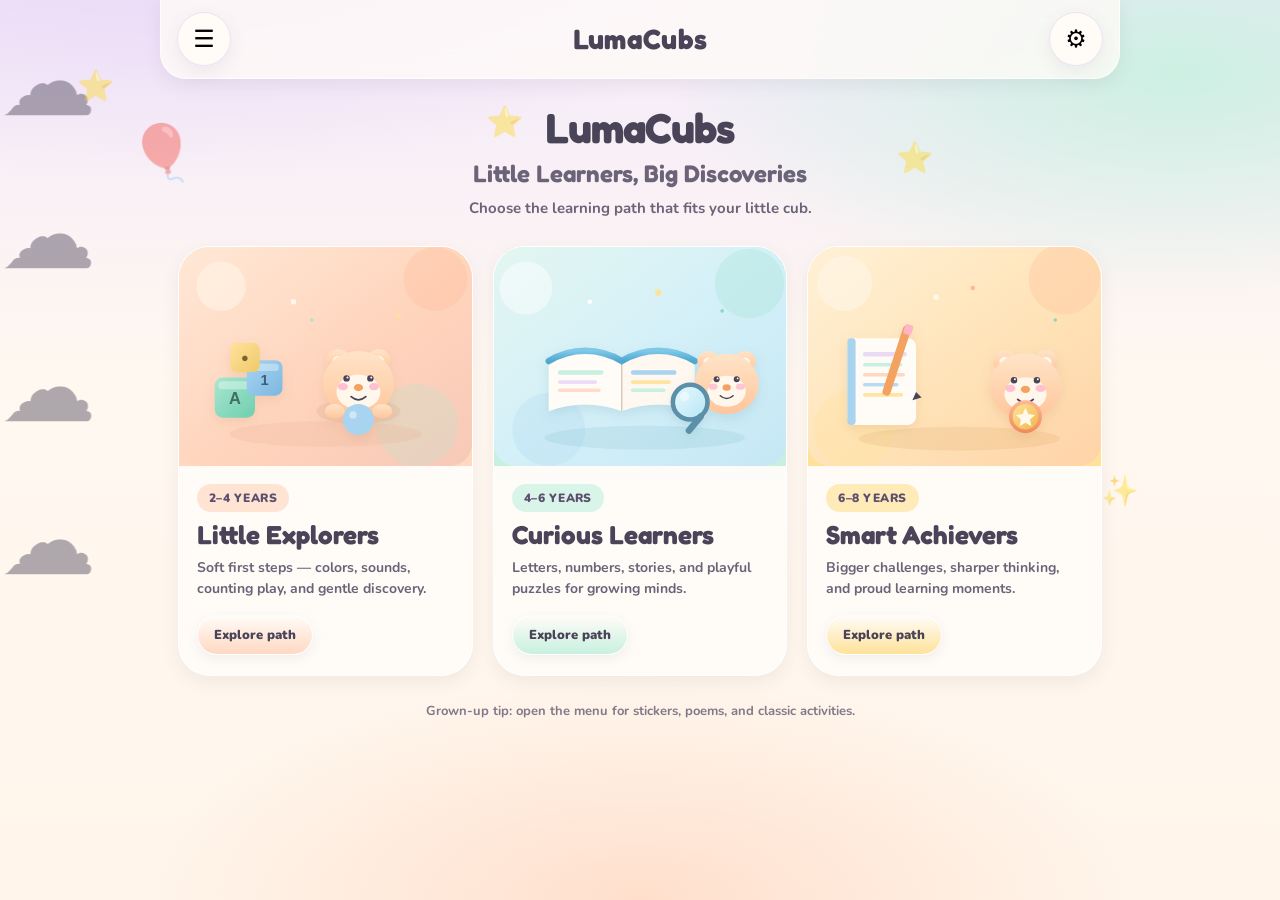
==== index.html @ ecc58bf6 "m n numbers and english m change kia h" ====
<!DOCTYPE html>
<html lang="en">
<head>
  <meta charset="utf-8">
  <meta name="viewport" content="width=device-width, initial-scale=1, maximum-scale=1, user-scalable=no, viewport-fit=cover">
  <title>LumaCubs — Little Learners, Big Discoveries!</title>
  <meta name="description" content="LumaCubs — Little Learners, Big Discoveries! A colorful learning platform for toddlers ages 2–6, with alphabet, numbers, and everyday essentials.">
  <meta name="theme-color" content="#E8D5F5">
  <meta name="mobile-web-app-capable" content="yes">
  <meta name="apple-mobile-web-app-capable" content="yes">
  <meta name="apple-mobile-web-app-status-bar-style" content="default">
  <meta name="apple-mobile-web-app-title" content="LumaCubs">
  <meta property="og:title" content="LumaCubs — Little Learners, Big Discoveries!">
  <meta property="og:description" content="LumaCubs — Little Learners, Big Discoveries! Playful alphabet and early-learning activities for ages 2–6.">
  <meta name="application-name" content="LumaCubs">
  <link rel="preconnect" href="https://fonts.googleapis.com">
  <link rel="preconnect" href="https://fonts.gstatic.com" crossorigin>
  <link href="https://fonts.googleapis.com/css2?family=Fredoka:wght@500;600;700&family=Nunito:wght@500;600;700;800&display=swap" rel="stylesheet">
  <link rel="stylesheet" href="style.css">
</head>
<body>

  <div id="bg" aria-hidden="true"></div>

  <header id="topbar">
    <button id="menuBtn" class="icon-btn" aria-label="Menu">☰</button>
    <button id="backBtn" class="icon-btn hidden" aria-label="Go back">←</button>
    <h1 id="title">LumaCubs</h1>
    <button id="parentBtn" class="icon-btn" aria-label="Grown-up settings, press and hold">⚙️</button>
  </header>

  <div id="sidebarOverlay" class="sidebar-overlay hidden"></div>
  <aside id="sidebar" class="sidebar hidden">
    <div class="sidebar-header">
      <span class="sidebar-avatar" id="sidebarAvatar">👤</span>
      <div class="sidebar-user">
        <span class="sidebar-name" id="sidebarName">Guest</span>
        <span class="sidebar-status" id="sidebarStatus">Not logged in</span>
      </div>
      <button id="sidebarClose" class="sidebar-close" aria-label="Close menu">✕</button>
    </div>
    <nav class="sidebar-nav">
      <button class="sidebar-link" data-go="home">🏠 Home</button>
      <button class="sidebar-link" data-go="profile">👤 Profile</button>
      <button class="sidebar-link" data-go="learnCount">🔢 Learn Numbers</button>
      <button class="sidebar-link" data-go="count">🧮 Counting Fun</button>
      <button class="sidebar-link" data-go="countQuiz">🎯 Count the Objects</button>
      <button class="sidebar-link" data-go="countTrace">✏️ Number Trace</button>
      <button class="sidebar-link" data-go="countTogether">👩‍🏫 Count Together</button>
      <button class="sidebar-link" data-go="fruits">🍎 Fruits</button>
      <button class="sidebar-link" data-go="vegetables">🥕 Vegetables</button>
      <button class="sidebar-link" data-go="colors">🎨 Colors</button>
      <button class="sidebar-link" data-go="poems">📝 Poems</button>
      <button class="sidebar-link" data-go="stickers">⭐ Stickers</button>
    </nav>
    <div class="sidebar-actions">
      <button id="sidebarLogin" class="sidebar-btn">🔑 Login / Switch Player</button>
      <button id="sidebarLogout" class="sidebar-btn hidden">🚪 Logout</button>
      <button id="sidebarSpeech" class="sidebar-btn">🔊 Speech: On</button>
      <button id="sidebarReset" class="sidebar-btn warn">🧹 Reset Progress</button>
    </div>
  </aside>

  <main id="screen"></main>

  <div id="fx" aria-hidden="true"></div>

  <div id="parentModal" class="modal hidden">
    <div class="modal-box">
      <h2>👨‍👩‍👧 Grown-ups only</h2>
      <p class="modal-note">Press and hold the ⚙️ button for 3 seconds to reopen this menu.</p>
      <button id="speechToggle" class="p-btn">🔊 Speech: On</button>
      <button id="switchBtn" class="p-btn hidden">🔄 Switch player</button>
      <button id="resetBtn" class="p-btn warn">🧹 Reset all progress</button>
      <button id="closeParent" class="p-btn plain">Close</button>
    </div>
  </div>

  <noscript>
    <p style="text-align:center;font-size:20px;padding:40px">Please enable JavaScript to play.</p>
  </noscript>

  <script src="config.js"></script>
  <script src="data.js"></script>
  <script src="le-numbers-math.js"></script>
  <script src="game.js"></script>
</body>
</html>
---- style.css ----
/* ============================================================
   Lumacubs — premium pastel redesign
   Soft lavender · mint · peach · cream for ages 2–6
   ============================================================ */

:root {
  --lavender:     #E8D5F5;
  --lavender-deep:#C9B1E8;
  --mint:         #C8F0E0;
  --mint-deep:    #8ED9BE;
  --peach:        #FFD8C2;
  --peach-deep:   #FFB894;
  --cream:        #FFF8F0;
  --cream-soft:   #FFFCF8;
  --pink:         #FFB4C8;
  --yellow:       #FFE29A;
  --green:        #8ED9BE;
  --blue:         #A8D4F0;
  --orange:       #FFB894;
  --purple:       #C9B1E8;
  --ink:          #4A4458;
  --ink-soft:     #6B6478;
  --paper:        #ffffff;
  --good:         #D9F7E8;
  --spring:       cubic-bezier(0.34, 1.45, 0.64, 1);
  --ease:         cubic-bezier(0.22, 1, 0.36, 1);
  --shadow:       0 10px 28px rgba(74, 68, 88, 0.10);
  --shadow-soft:  0 6px 18px rgba(74, 68, 88, 0.08);
  --shadow-lift:  0 16px 36px rgba(74, 68, 88, 0.14);
  --radius-lg:    28px;
  --radius-md:    22px;
  --font-display: "Fredoka", "Nunito", ui-rounded, system-ui, sans-serif;
  --font-body:    "Nunito", "Fredoka", ui-rounded, system-ui, sans-serif;
}

* { box-sizing: border-box; -webkit-tap-highlight-color: transparent; }

html, body { height: 100%; }

body {
  margin: 0;
  font-family: var(--font-body);
  color: var(--ink);
  background:
    radial-gradient(ellipse 90% 55% at 12% -10%, rgba(232, 213, 245, 0.95), transparent 55%),
    radial-gradient(ellipse 80% 50% at 92% 8%, rgba(200, 240, 224, 0.9), transparent 50%),
    radial-gradient(ellipse 70% 45% at 50% 100%, rgba(255, 216, 194, 0.75), transparent 55%),
    linear-gradient(180deg, #F3EAFB 0%, var(--cream) 42%, #FFF5EB 100%);
  background-attachment: fixed;
  min-height: 100vh;
  user-select: none;
  -webkit-user-select: none;
  touch-action: manipulation;
  overflow-x: hidden;
}

button {
  font-family: inherit;
  touch-action: manipulation;
}
button:focus-visible { outline: 3px solid var(--lavender-deep); outline-offset: 2px; }

.hidden { display: none !important; }

/* ---------------- floating background scene ---------------- */

#bg {
  position: fixed;
  inset: 0;
  pointer-events: none;
  z-index: 0;
  overflow: hidden;
}

#bg .deco {
  position: absolute;
  top: -12%;
  will-change: transform;
  line-height: 1;
}
#bg .deco.cloud   { font-size: clamp(46px, 9vw, 96px); opacity: 0.45; animation: drift linear infinite; }
#bg .deco.balloon { font-size: clamp(30px, 5vw, 54px); opacity: 0.4;  animation: sway ease-in-out infinite alternate; }
#bg .deco.spark   { font-size: clamp(18px, 3vw, 30px); opacity: 0.45; animation: twinkle ease-in-out infinite; }
#bg .deco.bubble {
  border-radius: 50%;
  background: radial-gradient(circle at 32% 30%, rgba(255, 255, 255, 0.85), rgba(232, 213, 245, 0.2));
  border: 2px solid rgba(255, 255, 255, 0.55);
  animation: rise linear infinite;
  opacity: 0.55;
}

@keyframes drift {
  from { transform: translateX(-18vw); }
  to   { transform: translateX(118vw); }
}
@keyframes sway {
  from { transform: translateY(0) rotate(-6deg); }
  to   { transform: translateY(34px) rotate(6deg); }
}
@keyframes twinkle {
  0%, 100% { transform: scale(0.7); opacity: 0.35; }
  50%      { transform: scale(1.2); opacity: 0.9; }
}
@keyframes rise {
  from { transform: translateY(0); }
  to   { transform: translateY(-115vh); }
}

/* ---------------- top bar ---------------- */

#topbar {
  position: sticky;
  top: 0;
  z-index: 40;
  display: flex;
  align-items: center;
  gap: 12px;
  padding: max(12px, env(safe-area-inset-top)) 16px 12px;
  max-width: 960px;
  margin: 0 auto;
  background: rgba(255, 252, 248, 0.78);
  backdrop-filter: blur(16px);
  -webkit-backdrop-filter: blur(16px);
  border-radius: 0 0 26px 26px;
  box-shadow: var(--shadow-soft);
  border: 1px solid rgba(255, 255, 255, 0.7);
  border-top: none;
}

#title {
  flex: 1;
  text-align: center;
  font-family: var(--font-display);
  font-size: clamp(20px, 4vw, 28px);
  font-weight: 700;
  letter-spacing: 0.01em;
  margin: 0;
  color: var(--ink);
}

.icon-btn {
  width: 54px;
  height: 54px;
  flex: 0 0 54px;
  border: none;
  border-radius: 50%;
  background: var(--cream-soft);
  box-shadow: var(--shadow-soft);
  border: 1.5px solid rgba(201, 177, 232, 0.35);
  font-size: 24px;
  cursor: pointer;
  display: flex;
  align-items: center;
  justify-content: center;
  position: relative;
  overflow: hidden;
  transition: transform 0.2s var(--spring), box-shadow 0.2s var(--ease);
}
.icon-btn:hover { transform: translateY(-2px); box-shadow: var(--shadow); }
.icon-btn:active { transform: translateY(2px) scale(0.96); box-shadow: var(--shadow-soft); }

.icon-btn.holding::after {
  content: "";
  position: absolute;
  inset: 0;
  background: rgba(77, 150, 255, 0.4);
  animation: fillHold 3s linear forwards;
}
@keyframes fillHold { from { clip-path: inset(0 100% 0 0); } to { clip-path: inset(0 0 0 0); } }

/* ---------------- screens ---------------- */

#screen {
  position: relative;
  z-index: 1;
  padding-bottom: max(48px, env(safe-area-inset-bottom));
  max-width: 960px;
  margin: 0 auto;
}
#screen > * { animation: fadeInUp 0.4s var(--spring) both; }

@keyframes fadeInUp {
  from { opacity: 0; transform: translateY(22px); }
  to   { opacity: 1; transform: translateY(0); }
}

/* ---------------- home hero ---------------- */

.hero {
  position: relative;
  display: flex;
  flex-direction: column;
  align-items: center;
  gap: 8px;
  padding: 28px 20px 32px;
  margin: 12px 14px 0;
  overflow: hidden;
  border-radius: 36px;
  background:
    linear-gradient(155deg, rgba(255, 252, 248, 0.92) 0%, rgba(232, 213, 245, 0.55) 48%, rgba(200, 240, 224, 0.45) 100%);
  border: 1.5px solid rgba(255, 255, 255, 0.85);
  box-shadow: var(--shadow);
  isolation: isolate;
}

.hero-stage {
  position: absolute;
  inset: 0;
  pointer-events: none;
  z-index: 0;
  overflow: hidden;
}

.hero-blob {
  position: absolute;
  border-radius: 50%;
  filter: blur(2px);
  opacity: 0.55;
  animation: blobFloat 9s ease-in-out infinite;
}
.hero-blob-a {
  width: 160px; height: 160px;
  top: -40px; right: -30px;
  background: radial-gradient(circle, var(--lavender) 0%, transparent 70%);
}
.hero-blob-b {
  width: 140px; height: 140px;
  bottom: -36px; left: -24px;
  background: radial-gradient(circle, var(--mint) 0%, transparent 70%);
  animation-delay: -3s;
}
.hero-blob-c {
  width: 100px; height: 100px;
  top: 40%; left: 55%;
  background: radial-gradient(circle, var(--peach) 0%, transparent 70%);
  animation-delay: -5.5s;
}

@keyframes blobFloat {
  0%, 100% { transform: translate(0, 0) scale(1); }
  50% { transform: translate(10px, -14px) scale(1.08); }
}

.mascot-wrap {
  position: relative;
  z-index: 1;
  display: grid;
  place-items: center;
}

.mascot-svg {
  width: clamp(148px, 36vw, 210px);
  height: auto;
  filter: drop-shadow(0 14px 24px rgba(74, 68, 88, 0.16));
  animation: bob 3.4s ease-in-out infinite;
}
.mascot-sparkles circle {
  animation: twinkle 2.4s ease-in-out infinite;
}
.mascot-sparkles circle:nth-child(2) { animation-delay: 0.6s; }
.mascot-sparkles circle:nth-child(3) { animation-delay: 1.2s; }

@keyframes bob {
  0%, 100% { transform: translateY(0) rotate(-1.5deg); }
  50%      { transform: translateY(-10px) rotate(1.5deg); }
}

.hero-text {
  position: relative;
  z-index: 1;
  text-align: center;
  max-width: 520px;
  padding: 0 8px;
}

.hero-brand {
  margin: 0 0 8px;
  font-family: var(--font-display);
  font-size: clamp(28px, 7vw, 44px);
  font-weight: 700;
  letter-spacing: 0.02em;
  line-height: 1.05;
  background: linear-gradient(120deg, #7B6B9A 0%, #5A9E88 55%, #D4896A 100%);
  -webkit-background-clip: text;
  background-clip: text;
  color: transparent;
}

.hero-title {
  margin: 0;
  font-family: var(--font-display);
  font-size: clamp(22px, 4.8vw, 34px);
  font-weight: 600;
  color: var(--ink);
  line-height: 1.2;
  letter-spacing: -0.01em;
}

.hero-sub {
  margin: 12px auto 0;
  max-width: 38ch;
  font-size: clamp(15px, 3.2vw, 18px);
  font-weight: 600;
  line-height: 1.45;
  color: var(--ink-soft);
}

.start-learning-btn {
  display: inline-flex;
  align-items: center;
  justify-content: center;
  gap: 10px;
  margin-top: 22px;
  padding: 16px 34px;
  border: none;
  border-radius: 999px;
  cursor: pointer;
  font-family: var(--font-display);
  font-size: clamp(17px, 3.5vw, 20px);
  font-weight: 600;
  letter-spacing: 0.01em;
  color: #fff;
  background: linear-gradient(135deg, #B89AD9 0%, #7ECDB5 52%, #F0A98A 100%);
  box-shadow:
    0 10px 24px rgba(184, 154, 217, 0.35),
    inset 0 1px 0 rgba(255, 255, 255, 0.35);
  transition: transform 0.22s var(--spring), box-shadow 0.22s var(--ease), filter 0.22s;
}
.start-learning-btn:hover {
  transform: translateY(-3px) scale(1.03);
  box-shadow:
    0 16px 32px rgba(184, 154, 217, 0.4),
    inset 0 1px 0 rgba(255, 255, 255, 0.4);
  filter: brightness(1.03);
}
.start-learning-btn:active {
  transform: translateY(1px) scale(0.98);
  box-shadow: 0 6px 14px rgba(184, 154, 217, 0.28);
}
.start-learning-icon {
  display: inline-grid;
  place-items: center;
  width: 28px;
  height: 28px;
  border-radius: 50%;
  background: rgba(255, 255, 255, 0.28);
  font-size: 14px;
  animation: sparkPulse 2.2s ease-in-out infinite;
}
@keyframes sparkPulse {
  0%, 100% { transform: scale(1); opacity: 0.9; }
  50% { transform: scale(1.12); opacity: 1; }
}

.mini-progress {
  display: flex;
  align-items: center;
  gap: 12px;
  width: min(480px, calc(100% - 40px));
  margin: 18px auto 4px;
  background: rgba(255, 252, 248, 0.9);
  border-radius: 999px;
  padding: 12px 18px;
  box-shadow: var(--shadow-soft);
  border: 1.5px solid rgba(201, 177, 232, 0.28);
}
.mini-bar {
  flex: 1;
  height: 14px;
  border-radius: 999px;
  background: rgba(74, 68, 88, 0.08);
  overflow: hidden;
}
.mini-fill {
  height: 100%;
  border-radius: 999px;
  background: linear-gradient(90deg, var(--lavender-deep), var(--mint-deep), var(--peach-deep));
  transition: width 0.6s var(--spring);
}
.mini-progress .mini-label {
  font-weight: 800;
  font-size: 14px;
  color: var(--ink-soft);
  white-space: nowrap;
}

.home-section-label {
  text-align: center;
  margin: 26px 16px 4px;
}
.home-section-label h3 {
  margin: 0;
  font-family: var(--font-display);
  font-size: clamp(20px, 4vw, 26px);
  font-weight: 600;
  color: var(--ink);
}
.home-section-label p {
  margin: 6px 0 0;
  font-size: 15px;
  font-weight: 600;
  color: var(--ink-soft);
}

/* ---------------- learning segments ---------------- */

.segment-grid {
  display: grid;
  grid-template-columns: repeat(auto-fit, minmax(150px, 1fr));
  gap: 14px;
  max-width: 860px;
  margin: 12px auto 0;
  padding: 0 16px;
}
.segment-loading {
  grid-column: 1 / -1;
  text-align: center;
  font-weight: 700;
  color: var(--ink-soft);
  padding: 18px;
}
.segment-card {
  border: 1.5px solid rgba(255, 255, 255, 0.9);
  border-radius: var(--radius-lg);
  padding: 0 0 14px;
  overflow: hidden;
  background: rgba(255, 252, 248, 0.95);
  box-shadow: var(--shadow-soft);
  cursor: pointer;
  display: flex;
  flex-direction: column;
  align-items: stretch;
  gap: 8px;
  text-align: center;
  transition: transform 0.22s var(--spring), box-shadow 0.22s var(--ease);
  font-family: var(--font-body);
  color: var(--ink);
}
.segment-card.tone-0 { background: linear-gradient(180deg, #F6F0FC, var(--cream-soft)); }
.segment-card.tone-1 { background: linear-gradient(180deg, #EAF8F2, var(--cream-soft)); }
.segment-card.tone-2 { background: linear-gradient(180deg, #FFF0E8, var(--cream-soft)); }
.segment-card.tone-3 { background: linear-gradient(180deg, #FFF0F4, var(--cream-soft)); }
.segment-card:hover {
  transform: translateY(-5px) scale(1.02);
  box-shadow: var(--shadow-lift);
}
.segment-art {
  display: block;
  width: 100%;
  background: var(--cream);
}
.segment-illustration {
  display: block;
  width: 100%;
  height: 110px;
  object-fit: cover;
  object-position: center;
}
.segment-title {
  font-weight: 800;
  font-size: 14px;
  line-height: 1.25;
  padding: 0 10px;
}
.segment-meta {
  font-size: 12px;
  font-weight: 700;
  color: var(--ink-soft);
  padding: 0 10px 2px;
}
.segment-hub-art {
  width: min(100%, 360px);
  margin: 0 auto 10px;
  border-radius: 22px;
  overflow: hidden;
}
.segment-hub-art .segment-illustration {
  height: 160px;
}

.segment-hub {
  max-width: 820px;
  margin: 0 auto;
  padding: 12px 16px 36px;
}
.segment-hub-hero {
  text-align: center;
  padding: 22px 18px;
  border-radius: 28px;
  background: linear-gradient(155deg, rgba(255,252,248,0.95), rgba(232,213,245,0.5));
  border: 1.5px solid rgba(255,255,255,0.85);
  box-shadow: var(--shadow-soft);
  margin-bottom: 18px;
}
.segment-hub-icon { font-size: 48px; line-height: 1; }
.segment-hub-hero h2 {
  margin: 10px 0 8px;
  font-family: var(--font-display);
  font-size: clamp(22px, 5vw, 32px);
  color: var(--ink);
}
.segment-hub-hero p {
  margin: 0 auto;
  max-width: 42ch;
  color: var(--ink-soft);
  font-weight: 600;
  line-height: 1.45;
}
.segment-empty {
  text-align: center;
  padding: 28px 16px;
  border-radius: 24px;
  background: rgba(255,252,248,0.9);
  box-shadow: var(--shadow-soft);
  margin-top: 12px;
}
.segment-empty h3 {
  margin: 0 0 8px;
  font-family: var(--font-display);
}
.segment-empty p, .segment-subs-note {
  margin: 0;
  color: var(--ink-soft);
  font-weight: 600;
}
.segment-subs { margin-top: 22px; }
.segment-subs-note { text-align: center; padding: 8px; }
.subcat-list {
  display: grid;
  gap: 10px;
  max-width: 640px;
  margin: 10px auto 0;
}
.subcat-item {
  width: 100%;
  border: 1.5px solid rgba(255, 255, 255, 0.9);
  background: rgba(255,252,248,0.95);
  border-radius: 18px;
  padding: 14px 16px;
  box-shadow: var(--shadow-soft);
  display: flex;
  flex-direction: column;
  align-items: flex-start;
  gap: 4px;
  text-align: left;
  cursor: pointer;
  font-family: var(--font-body);
  transition: transform 0.2s var(--spring), box-shadow 0.2s var(--ease);
}
.subcat-item.tone-0 { background: linear-gradient(180deg, #F6F0FC, var(--cream-soft)); }
.subcat-item.tone-1 { background: linear-gradient(180deg, #EAF8F2, var(--cream-soft)); }
.subcat-item.tone-2 { background: linear-gradient(180deg, #FFF0E8, var(--cream-soft)); }
.subcat-item.tone-3 { background: linear-gradient(180deg, #FFF0F4, var(--cream-soft)); }
.subcat-item:hover { transform: translateY(-3px); box-shadow: var(--shadow-lift); }
.subcat-item strong { color: var(--ink); font-size: 16px; }
.subcat-item span { color: var(--ink-soft); font-size: 14px; font-weight: 600; }
.subcat-soon {
  margin-top: 4px;
  font-size: 12px;
  font-style: normal;
  font-weight: 800;
  color: #8A7AA8;
}

/* ---------------- Numbers & Math category cards ---------------- */

.math-hub .segment-hub-hero {
  background: linear-gradient(155deg, rgba(255,252,248,0.96), rgba(200,240,224,0.45), rgba(232,213,245,0.4));
}

.math-category-grid {
  display: grid;
  grid-template-columns: repeat(auto-fit, minmax(220px, 1fr));
  gap: 16px;
  max-width: 920px;
  margin: 12px auto 0;
  padding: 0 4px 8px;
}

.math-category-card {
  border: 1.5px solid rgba(255, 255, 255, 0.95);
  border-radius: 26px;
  background: rgba(255, 252, 248, 0.96);
  box-shadow: var(--shadow-soft);
  padding: 0;
  overflow: hidden;
  cursor: pointer;
  text-align: left;
  font-family: var(--font-body);
  color: var(--ink);
  transition: transform 0.22s var(--spring), box-shadow 0.22s var(--ease);
  display: flex;
  flex-direction: column;
}
.math-category-card:hover {
  transform: translateY(-6px) scale(1.015);
  box-shadow: var(--shadow-lift);
}
.math-card-art {
  display: block;
  min-height: 168px;
  background: var(--cream);
  overflow: hidden;
}
.math-card-art img,
.math-card-illustration {
  display: block;
  width: 100%;
  height: 168px;
  object-fit: cover;
  object-position: center;
  background: transparent;
}
.math-card-body {
  display: flex;
  flex-direction: column;
  gap: 8px;
  padding: 14px 14px 16px;
}
.math-card-title {
  font-family: var(--font-display);
  font-size: 16px;
  font-weight: 650;
  line-height: 1.25;
}
.math-card-desc {
  font-size: 13px;
  font-weight: 600;
  color: var(--ink-soft);
  line-height: 1.4;
}
.math-card-meta {
  display: flex;
  flex-wrap: wrap;
  gap: 8px;
  font-size: 12px;
  font-weight: 800;
  color: #7B6B9A;
}
.math-card-meta span {
  background: rgba(232, 213, 245, 0.45);
  border-radius: 999px;
  padding: 4px 10px;
}

.math-category-page {
  max-width: 880px;
  margin: 0 auto;
  padding: 12px 16px 36px;
}
.math-category-hero {
  display: grid;
  gap: 16px;
  padding: 16px;
  border-radius: 28px;
  background: linear-gradient(155deg, rgba(255,252,248,0.96), rgba(232,213,245,0.4));
  border: 1.5px solid rgba(255,255,255,0.9);
  box-shadow: var(--shadow-soft);
  margin-bottom: 18px;
}
.math-category-hero-art {
  border-radius: 22px;
  overflow: hidden;
  min-height: 160px;
}
.math-category-hero-art img,
.math-category-hero-art .math-card-illustration {
  width: 100%;
  height: 220px;
  object-fit: cover;
  display: block;
}
.math-category-hero-text h2 {
  margin: 0;
  font-family: var(--font-display);
  font-size: clamp(22px, 5vw, 30px);
}
.math-category-hero-text p {
  margin: 10px 0 0;
  color: var(--ink-soft);
  font-weight: 600;
  line-height: 1.45;
}

@media (min-width: 720px) {
  .math-category-hero {
    grid-template-columns: 1.1fr 1fr;
    align-items: center;
  }
}

@media (max-width: 430px) {
  .math-category-grid {
    grid-template-columns: 1fr 1fr;
    gap: 12px;
  }
  .math-card-art { min-height: 120px; }
  .math-card-art img,
  .math-card-illustration { height: 120px; }
  .math-card-title { font-size: 13px; }
  .math-card-desc { font-size: 11px; }
  .segment-illustration { height: 96px; }
}

/* ---------------- mode tiles ---------------- */

.mode-grid {
  display: grid;
  grid-template-columns: repeat(auto-fit, minmax(150px, 1fr));
  gap: 16px;
  max-width: 820px;
  margin: 14px auto 0;
  padding: 0 16px;
}

.mode-btn {
  border: 1.5px solid rgba(255, 255, 255, 0.9);
  cursor: pointer;
  border-radius: var(--radius-lg);
  padding: 22px 14px 18px;
  color: var(--ink);
  font-family: var(--font-body);
  font-weight: 800;
  font-size: 16px;
  display: flex;
  flex-direction: column;
  align-items: center;
  gap: 10px;
  position: relative;
  overflow: hidden;
  background: rgba(255, 252, 248, 0.92);
  box-shadow: var(--shadow-soft);
  transition: transform 0.22s var(--spring), box-shadow 0.22s var(--ease), border-color 0.2s;
  animation: tileIn 0.5s var(--spring) both;
}
.mode-btn::before {
  content: "";
  position: absolute;
  inset: 0 0 auto 0;
  height: 6px;
  border-radius: var(--radius-lg) var(--radius-lg) 0 0;
  background: var(--tone, var(--lavender-deep));
}
.mode-btn::after {
  content: "";
  position: absolute;
  inset: 0;
  background: linear-gradient(180deg, rgba(255, 255, 255, 0.45), transparent 40%);
  pointer-events: none;
}

.mode-btn.tone-0 { --tone: var(--lavender-deep); background: linear-gradient(180deg, #F6F0FC, var(--cream-soft)); animation-delay: 0.03s; }
.mode-btn.tone-1 { --tone: var(--mint-deep); background: linear-gradient(180deg, #EAF8F2, var(--cream-soft)); animation-delay: 0.07s; }
.mode-btn.tone-2 { --tone: var(--peach-deep); background: linear-gradient(180deg, #FFF0E8, var(--cream-soft)); animation-delay: 0.11s; }
.mode-btn.tone-3 { --tone: #F0B4C8; background: linear-gradient(180deg, #FFF0F4, var(--cream-soft)); animation-delay: 0.15s; }

.mode-btn:nth-child(n+5) { animation-delay: 0.18s; }
.mode-btn:nth-child(n+9) { animation-delay: 0.24s; }
.mode-btn:nth-child(n+13) { animation-delay: 0.3s; }

.mode-btn:hover {
  transform: translateY(-6px) scale(1.025);
  box-shadow: var(--shadow-lift);
  border-color: rgba(201, 177, 232, 0.55);
}
.mode-btn:active {
  transform: translateY(1px) scale(0.98);
  box-shadow: var(--shadow-soft);
}

.mode-btn .m-emoji {
  font-size: 46px;
  line-height: 1;
  filter: drop-shadow(0 4px 8px rgba(74, 68, 88, 0.12));
  animation: float 3.2s ease-in-out infinite;
  position: relative;
  z-index: 1;
}
.mode-btn .m-label {
  position: relative;
  z-index: 1;
  line-height: 1.25;
}
.mode-btn:nth-child(2n) .m-emoji { animation-delay: 0.5s; }
.mode-btn:nth-child(3n) .m-emoji { animation-delay: 1s; }

@keyframes tileIn {
  from { opacity: 0; transform: translateY(24px) scale(0.92); }
  to   { opacity: 1; transform: translateY(0) scale(1); }
}

.badge {
  position: relative;
  z-index: 1;
  background: rgba(255, 255, 255, 0.95);
  color: var(--ink);
  border-radius: 999px;
  font-size: 12px;
  font-weight: 800;
  padding: 4px 12px;
  box-shadow: 0 2px 8px rgba(74, 68, 88, 0.08);
  border: 1px solid rgba(201, 177, 232, 0.35);
}

.parent-tip {
  text-align: center;
  font-size: 13px;
  font-weight: 700;
  color: var(--ink-soft);
  margin-top: 28px;
  padding: 0 16px 8px;
}

/* ---------------- shared cards ---------------- */

.grid {
  max-width: 900px;
  margin: 0 auto;
  padding: 18px 16px 0;
  display: grid;
  gap: 13px;
}

.card {
  background: var(--cream-soft);
  border: 1.5px solid rgba(255, 255, 255, 0.9);
  border-radius: var(--radius-md);
  box-shadow: var(--shadow-soft);
  min-height: 96px;
  cursor: pointer;
  font-weight: 800;
  color: var(--ink);
  display: flex;
  flex-direction: column;
  align-items: center;
  justify-content: center;
  gap: 6px;
  padding: 12px 8px;
  font-size: 24px;
  position: relative;
  transition: transform 0.2s var(--spring), box-shadow 0.2s var(--ease), background 0.15s;
}
.card:hover { transform: translateY(-4px); box-shadow: var(--shadow-lift); }
.card:active { transform: scale(0.95); box-shadow: var(--shadow-soft); }

.emoji-bubble {
  width: clamp(52px, 12vw, 68px);
  height: clamp(52px, 12vw, 68px);
  border-radius: 50%;
  display: flex;
  align-items: center;
  justify-content: center;
  font-size: clamp(30px, 7vw, 40px);
  background: var(--soft, #eef2ff);
  box-shadow: inset 0 -4px 0 rgba(59, 59, 92, 0.08);
}
.card .letter {
  font-size: clamp(22px, 5vw, 30px);
  line-height: 1;
  color: var(--accent, var(--ink));
}
.card .word { font-size: 13px; font-weight: 800; opacity: 0.6; }
.card .pair-emoji { font-size: clamp(34px, 9vw, 54px); line-height: 1.1; }
.card .lower { font-size: clamp(30px, 8vw, 44px); text-transform: lowercase; }

.card.right {
  background: var(--good);
  animation: pop 0.4s var(--spring);
  box-shadow: 0 0 0 5px rgba(107, 203, 119, 0.55), var(--shadow);
}

@keyframes pop {
  0%   { transform: scale(1); }
  45%  { transform: scale(1.14); }
  100% { transform: scale(1); }
}

/* ---------------- learn mode ---------------- */

.learn-grid { grid-template-columns: repeat(auto-fill, minmax(92px, 1fr)); }

.count-wrap {
  padding: 8px 14px 28px;
  max-width: 960px;
  margin: 0 auto;
}

.count-hero {
  text-align: center;
  margin: 6px 0 18px;
  padding: 18px 16px 16px;
  border-radius: 28px;
  background:
    radial-gradient(circle at 12% 20%, rgba(255, 217, 61, 0.55), transparent 42%),
    radial-gradient(circle at 88% 10%, rgba(255, 107, 157, 0.4), transparent 40%),
    linear-gradient(145deg, rgba(255, 255, 255, 0.92), rgba(255, 255, 255, 0.72));
  box-shadow: 0 10px 0 rgba(59, 59, 92, 0.12), 0 18px 36px rgba(59, 59, 92, 0.12);
}
.count-hero-badge {
  display: inline-block;
  font-size: 13px;
  font-weight: 900;
  letter-spacing: 0.06em;
  color: #fff;
  background: linear-gradient(135deg, #4facfe, #00c2ff);
  padding: 6px 14px;
  border-radius: 999px;
  box-shadow: 0 4px 0 rgba(59, 59, 92, 0.16);
  margin-bottom: 8px;
}
.count-hero-title {
  margin: 0;
  font-size: clamp(22px, 5.2vw, 32px);
  font-weight: 900;
  color: var(--ink);
}
.count-hero-sub {
  margin: 6px 0 0;
  font-size: clamp(14px, 3.4vw, 17px);
  font-weight: 800;
  color: rgba(59, 59, 92, 0.65);
}

.count-pad {
  display: grid;
  grid-template-columns: repeat(5, minmax(0, 1fr));
  gap: 12px;
  margin-bottom: 22px;
}
.count-pad-btn {
  position: relative;
  display: flex;
  flex-direction: column;
  align-items: center;
  justify-content: center;
  gap: 4px;
  min-height: 92px;
  border: 0;
  border-radius: 22px;
  padding: 12px 6px 10px;
  cursor: pointer;
  color: #fff;
  background: linear-gradient(160deg, #ffffff88, transparent 42%), var(--pad-color, #4facfe);
  box-shadow: 0 8px 0 rgba(59, 59, 92, 0.18), 0 14px 24px rgba(59, 59, 92, 0.14);
  animation: bounceIn 0.45s var(--spring) both;
  touch-action: manipulation;
  overflow: hidden;
}
.count-pad-btn::after {
  content: "";
  position: absolute;
  inset: 0;
  background: linear-gradient(180deg, rgba(255, 255, 255, 0.35), transparent 48%);
  pointer-events: none;
}
.count-pad-btn:active {
  transform: translateY(5px) scale(0.96);
  box-shadow: 0 3px 0 rgba(59, 59, 92, 0.18);
}
.count-pad-emoji {
  font-size: clamp(26px, 6vw, 34px);
  line-height: 1;
  filter: drop-shadow(0 3px 0 rgba(59, 59, 92, 0.15));
}
.count-pad-num {
  font-size: clamp(26px, 6.5vw, 36px);
  font-weight: 900;
  line-height: 1;
  text-shadow: 0 3px 0 rgba(59, 59, 92, 0.18);
}

.count-launches {
  display: grid;
  gap: 12px;
  margin: 0 0 18px;
}
.count-game-launch {
  display: flex;
  align-items: center;
  gap: 12px;
  width: 100%;
  margin: 0;
  padding: 14px 16px;
  border: 0;
  border-radius: 24px;
  text-align: left;
  cursor: pointer;
  color: #fff;
  background: linear-gradient(135deg, #ff6b9d 0%, #ff9f43 55%, #ffd93d 100%);
  box-shadow: 0 8px 0 rgba(59, 59, 92, 0.18), 0 14px 28px rgba(59, 59, 92, 0.14);
  touch-action: manipulation;
  animation: bounceIn 0.5s var(--spring) both;
}
.count-trace-launch {
  background: linear-gradient(135deg, #4facfe 0%, #a78bfa 55%, #ff6b9d 100%);
}
.count-together-launch {
  background: linear-gradient(135deg, #43e97b 0%, #4facfe 50%, #a78bfa 100%);
}
.count-learn-launch {
  background: linear-gradient(135deg, #ffa940 0%, #ff6b9d 55%, #a78bfa 100%);
}
.count-game-launch:active {
  transform: translateY(5px);
  box-shadow: 0 3px 0 rgba(59, 59, 92, 0.18);
}
.count-game-launch-emoji {
  font-size: 40px;
  line-height: 1;
  flex: 0 0 auto;
}
.count-game-launch-text {
  display: flex;
  flex-direction: column;
  gap: 2px;
  flex: 1;
  min-width: 0;
}
.count-game-launch-text strong {
  font-size: clamp(17px, 4vw, 22px);
  font-weight: 900;
}
.count-game-launch-text small {
  font-size: 13px;
  font-weight: 800;
  opacity: 0.92;
}
.count-game-launch-go {
  font-size: 16px;
  font-weight: 900;
  background: rgba(255, 255, 255, 0.28);
  padding: 8px 12px;
  border-radius: 999px;
  flex: 0 0 auto;
}

.count-more {
  margin-top: 8px;
  text-align: center;
}
.count-more-toggle {
  border: 0;
  border-radius: 999px;
  padding: 12px 20px;
  font-size: 15px;
  font-weight: 900;
  color: var(--ink);
  background: rgba(255, 255, 255, 0.9);
  box-shadow: 0 5px 0 rgba(59, 59, 92, 0.14);
  cursor: pointer;
  touch-action: manipulation;
}
.count-more-toggle:active { transform: translateY(3px); }
.count-more-panel {
  margin-top: 14px;
  padding-top: 4px;
}

.count-filters {
  display: flex;
  flex-wrap: wrap;
  gap: 8px;
  justify-content: center;
  margin: 4px 0 16px;
}
.count-chip {
  border: 0;
  border-radius: 999px;
  padding: 8px 14px;
  font-size: 14px;
  font-weight: 900;
  color: var(--ink);
  background: rgba(255, 255, 255, 0.85);
  box-shadow: 0 4px 0 rgba(59, 59, 92, 0.14);
  cursor: pointer;
  touch-action: manipulation;
}
.count-chip.sel {
  color: #fff;
  background: linear-gradient(135deg, #4facfe, #00c2ff);
  box-shadow: 0 4px 0 rgba(59, 59, 92, 0.2);
}
.count-chip:active { transform: translateY(2px); }

.count-grid {
  grid-template-columns: repeat(auto-fill, minmax(78px, 1fr));
  gap: 12px;
}
.count-card .count-num {
  font-size: clamp(22px, 5vw, 30px);
}
.flip-front .count-display {
  font-size: clamp(52px, 13vw, 78px);
}

/* ---- interactive count playground (1–20) ---- */
.count-play-popup {
  background:
    radial-gradient(circle at 18% 12%, rgba(255, 217, 61, 0.35), transparent 36%),
    radial-gradient(circle at 86% 8%, rgba(79, 172, 254, 0.28), transparent 34%),
    var(--paper);
  border-radius: 36px;
  padding: 28px 20px 22px;
  text-align: center;
  max-width: 520px;
  width: 100%;
  position: relative;
  box-shadow: 0 26px 70px rgba(25, 25, 50, 0.45);
  animation: bounceIn 0.45s var(--spring);
  max-height: min(92vh, 760px);
  overflow: auto;
}
.count-play-top { margin-bottom: 10px; }
.count-play-number {
  font-size: clamp(72px, 20vw, 120px);
  font-weight: 900;
  line-height: 1;
  background: linear-gradient(135deg, #ff6b9d 0%, #ff9f43 28%, #ffd93d 52%, #6bcb77 76%, #4d96ff 100%);
  -webkit-background-clip: text;
  background-clip: text;
  color: transparent;
  filter: drop-shadow(0 6px 0 rgba(59, 59, 92, 0.14));
}
.count-play-word {
  display: inline-block;
  margin-top: 4px;
  font-size: clamp(22px, 5vw, 30px);
  font-weight: 900;
  color: #fff;
  background: var(--accent, var(--pink));
  padding: 8px 22px;
  border-radius: 999px;
  box-shadow: 0 5px 0 rgba(59, 59, 92, 0.18);
}
.count-play-theme {
  margin-top: 10px;
  font-size: 15px;
  font-weight: 800;
  color: rgba(59, 59, 92, 0.62);
  text-transform: capitalize;
}

.count-play-stage {
  display: flex;
  flex-wrap: wrap;
  justify-content: center;
  align-content: center;
  gap: 10px;
  min-height: 140px;
  margin: 14px 0 16px;
  padding: 16px 12px;
  border-radius: 28px;
  background:
    radial-gradient(circle at 50% 0%, rgba(255, 255, 255, 0.95), transparent 55%),
    linear-gradient(160deg, var(--soft, #e3efff), #fff);
  border: 3px solid rgba(255, 255, 255, 0.95);
  outline: 3px solid var(--obj-color, var(--accent, #4facfe));
  outline-offset: -6px;
  box-shadow: inset 0 -8px 0 rgba(59, 59, 92, 0.05);
}

.count-obj {
  width: clamp(52px, 14vw, 68px);
  height: clamp(52px, 14vw, 68px);
  border: 0;
  border-radius: 20px;
  font-size: clamp(28px, 8vw, 40px);
  line-height: 1;
  cursor: pointer;
  background: #fff;
  box-shadow: 0 6px 0 rgba(59, 59, 92, 0.14);
  touch-action: manipulation;
  transition: transform 0.18s var(--spring), box-shadow 0.18s, background 0.18s;
}
.count-obj.spawn { animation: countObjIn 0.45s var(--spring) both; }
.count-obj.lit {
  background: #fff8dc;
  box-shadow: 0 0 0 4px var(--obj-color, #ffd93d),
              0 8px 0 rgba(59, 59, 92, 0.16);
  transform: scale(1.12);
  z-index: 1;
}
.count-obj.pop { animation: countObjPop 0.42s var(--spring); }
.count-obj:active { transform: scale(0.94); }

@keyframes countObjIn {
  from { transform: scale(0.2) translateY(18px); opacity: 0; }
  to   { transform: scale(1) translateY(0); opacity: 1; }
}
@keyframes countObjPop {
  0%   { transform: scale(1); }
  40%  { transform: scale(1.28) rotate(-6deg); }
  70%  { transform: scale(1.08) rotate(4deg); }
  100% { transform: scale(1.12); }
}

.count-play-actions {
  display: flex;
  flex-wrap: wrap;
  gap: 10px;
  justify-content: center;
  margin-bottom: 8px;
}
.count-play-btn {
  border: 0;
  border-radius: 999px;
  padding: 14px 20px;
  font-size: clamp(15px, 3.6vw, 18px);
  font-weight: 900;
  color: #fff;
  cursor: pointer;
  touch-action: manipulation;
  box-shadow: 0 6px 0 rgba(59, 59, 92, 0.2);
  transition: transform 0.15s var(--spring);
}
.count-play-btn.hear {
  background: linear-gradient(135deg, #4facfe, #00c2ff);
}
.count-play-btn.count {
  background: linear-gradient(135deg, #ff6b9d, #ff9f43);
}
.count-play-btn:active:not(:disabled) { transform: translateY(4px); }
.count-play-btn:disabled {
  opacity: 0.65;
  cursor: wait;
  box-shadow: none;
}
.count-play-nav { margin-top: 10px; }

@media (max-width: 520px) {
  .count-pad {
    grid-template-columns: repeat(4, minmax(0, 1fr));
    gap: 10px;
  }
  .count-pad-btn { min-height: 84px; border-radius: 18px; }
}
@media (max-width: 380px) {
  .count-pad { grid-template-columns: repeat(4, minmax(0, 1fr)); }
  .count-obj {
    width: 48px;
    height: 48px;
    font-size: 26px;
    border-radius: 16px;
  }
}

.learn-card-wrap {
  min-width: 0;
  position: relative;
  padding-bottom: 44px;
}
.learn-card-wrap .learn-card {
  width: 100%;
}
.learn-card-speaker {
  position: absolute;
  right: 5px;
  bottom: 0;
  z-index: 2;
  width: 40px;
  height: 40px;
  padding: 0;
  border: 2px solid #fff;
  border-radius: 50%;
  background: rgba(255, 255, 255, 0.94);
  color: var(--ink);
  font-size: 18px;
  box-shadow: 0 3px 0 rgba(59, 59, 92, 0.16);
  cursor: pointer;
  touch-action: manipulation;
}
.learn-card-speaker:active { transform: scale(0.92); }

.learn-card { animation: bounceIn 0.5s var(--spring) both; }
.learn-card .emoji-bubble { animation: float 3.4s ease-in-out infinite; }

.overlay {
  position: fixed;
  inset: 0;
  background: rgba(45, 45, 74, 0.6);
  backdrop-filter: blur(4px);
  -webkit-backdrop-filter: blur(4px);
  display: flex;
  align-items: center;
  justify-content: center;
  z-index: 50;
  padding: 20px;
  animation: fadeIn 0.2s;
}

.popup {
  background: var(--paper);
  border-radius: 36px;
  padding: 34px 32px 28px;
  text-align: center;
  max-width: 430px;
  width: 100%;
  position: relative;
  box-shadow: 0 26px 70px rgba(25, 25, 50, 0.45);
  animation: bounceIn 0.45s var(--spring);
}

.close-btn {
  position: absolute;
  top: -16px;
  right: -16px;
  width: 58px;
  height: 58px;
  border: 4px solid #fff;
  border-radius: 50%;
  background: var(--pink);
  color: #fff;
  font-size: 24px;
  font-weight: 900;
  box-shadow: 0 6px 0 rgba(59, 59, 92, 0.25);
  cursor: pointer;
  transition: transform 0.15s var(--spring);
}
.close-btn:active { transform: translateY(5px) scale(0.95); }

.learn-popup { overflow: hidden; }

.learn-slider {
  width: 100%;
  overflow: hidden;
  touch-action: pan-y;
  perspective: 1000px;
}

.learn-slide {
  width: 100%;
  display: flex;
  justify-content: center;
  padding: 6px 0 4px;
}

.learn-slide.slide-out-left  { animation: learnSlideOutLeft 0.16s ease-in forwards; }
.learn-slide.slide-out-right { animation: learnSlideOutRight 0.16s ease-in forwards; }
.learn-slide.slide-in-left   { animation: learnSlideInLeft 0.22s var(--spring) both; }
.learn-slide.slide-in-right  { animation: learnSlideInRight 0.22s var(--spring) both; }

@keyframes learnSlideOutLeft {
  to { transform: translateX(-28%) scale(0.94); opacity: 0; }
}
@keyframes learnSlideOutRight {
  to { transform: translateX(28%) scale(0.94); opacity: 0; }
}
@keyframes learnSlideInLeft {
  from { transform: translateX(-28%) scale(0.94); opacity: 0; }
  to   { transform: translateX(0) scale(1); opacity: 1; }
}
@keyframes learnSlideInRight {
  from { transform: translateX(28%) scale(0.94); opacity: 0; }
  to   { transform: translateX(0) scale(1); opacity: 1; }
}

.flip-card {
  width: min(100%, 300px);
  height: clamp(280px, 68vw, 360px);
  border: 0;
  padding: 0;
  background: transparent;
  cursor: pointer;
  perspective: 1200px;
  -webkit-tap-highlight-color: transparent;
}
.flip-inner {
  position: relative;
  display: block;
  width: 100%;
  height: 100%;
  transform-style: preserve-3d;
  transition: transform 0.55s var(--spring);
}
.flip-card.is-flipped .flip-inner { transform: rotateY(180deg); }

.flip-face {
  position: absolute;
  inset: 0;
  border-radius: 28px;
  backface-visibility: hidden;
  -webkit-backface-visibility: hidden;
  display: flex;
  flex-direction: column;
  align-items: center;
  justify-content: center;
  gap: 10px;
  box-shadow: 0 14px 0 rgba(59, 59, 92, 0.14), 0 18px 36px rgba(59, 59, 92, 0.16);
}

.flip-front {
  background:
    radial-gradient(circle at 30% 24%, #ffffff, var(--soft, #ffe4ee) 70%),
    linear-gradient(160deg, var(--soft, #ffe4ee), #fff);
  border: 4px solid rgba(255, 255, 255, 0.95);
  outline: 3px solid var(--accent, var(--pink));
  outline-offset: -6px;
}

.flip-back {
  background: linear-gradient(165deg, #fff 0%, var(--soft, #ffe4ee) 100%);
  border: 4px solid var(--accent, var(--pink));
  transform: rotateY(180deg);
}

.flip-cue {
  font-size: 13px;
  font-weight: 800;
  color: rgba(59, 59, 92, 0.55);
  letter-spacing: 0.02em;
}

.learn-phonics {
  display: inline-block;
  font-size: clamp(18px, 4.4vw, 24px);
  font-weight: 900;
  color: var(--accent, var(--pink));
  background: rgba(255, 255, 255, 0.85);
  padding: 6px 16px;
  border-radius: 999px;
  box-shadow: 0 4px 0 rgba(59, 59, 92, 0.12);
}

.learn-phonics-back {
  margin-top: 2px;
  font-size: clamp(14px, 3.4vw, 17px);
  font-weight: 800;
  color: rgba(59, 59, 92, 0.7);
}

.learn-emoji {
  width: clamp(96px, 26vw, 140px);
  height: clamp(96px, 26vw, 140px);
  margin: 0 auto;
  border-radius: 50%;
  display: flex;
  align-items: center;
  justify-content: center;
  font-size: clamp(56px, 15vw, 88px);
  background: radial-gradient(circle at 32% 26%, #fff, var(--soft, #ffe4ee));
  box-shadow: inset 0 -8px 0 rgba(59, 59, 92, 0.07), 0 10px 24px rgba(59, 59, 92, 0.14);
  animation: bob 2.6s ease-in-out infinite;
  flex-shrink: 0;
}

.flip-front .learn-emoji-front {
  width: clamp(100px, 28vw, 148px);
  height: clamp(100px, 28vw, 148px);
  font-size: clamp(60px, 16vw, 96px);
}

.flip-back .learn-emoji-back {
  width: clamp(120px, 32vw, 168px);
  height: clamp(120px, 32vw, 168px);
  font-size: clamp(72px, 19vw, 112px);
}

.learn-letter {
  font-size: clamp(56px, 14vw, 84px);
  font-weight: 900;
  line-height: 1;
  margin-top: 0;
  background: linear-gradient(135deg, #ff6b9d 0%, #ff9f43 30%, #ffd93d 55%, #6bcb77 80%, #4d96ff 100%);
  -webkit-background-clip: text;
  background-clip: text;
  color: transparent;
  filter: drop-shadow(0 5px 0 rgba(59, 59, 92, 0.15));
}

.learn-word {
  display: inline-block;
  margin-top: 4px;
  font-size: clamp(22px, 5vw, 30px);
  font-weight: 900;
  color: #fff;
  background: var(--accent, var(--pink));
  padding: 7px 24px;
  border-radius: 999px;
  box-shadow: 0 5px 0 rgba(59, 59, 92, 0.18);
}

.learn-nav {
  display: flex;
  align-items: center;
  justify-content: space-between;
  gap: 12px;
  margin: 20px auto 0;
  max-width: 260px;
}
.learn-nav-btn {
  flex: 0 0 48px;
  width: 48px;
  height: 48px;
  padding: 0;
  border: 0;
  border-radius: 50%;
  background: var(--accent, var(--pink));
  color: #fff;
  font-size: 26px;
  font-weight: 900;
  box-shadow: 0 5px 0 rgba(59, 59, 92, 0.2);
  cursor: pointer;
  touch-action: manipulation;
}
.learn-nav-btn:active:not(:disabled) { transform: translateY(3px); }
.learn-nav-btn:disabled {
  opacity: 0.4;
  box-shadow: none;
  cursor: not-allowed;
}
.learn-nav-counter {
  min-width: 76px;
  color: var(--ink);
  font-size: 14px;
  font-weight: 900;
  text-align: center;
  white-space: nowrap;
}

.hint {
  margin-top: 14px;
  font-size: 14px;
  font-weight: 800;
  color: rgba(59, 59, 92, 0.6);
  animation: twinkle 1.8s ease-in-out infinite;
}

/* ---------------- find it ---------------- */

.find-wrap {
  max-width: 780px;
  margin: 0 auto;
  padding: 16px 16px 0;
  display: flex;
  flex-direction: column;
  align-items: center;
  gap: 20px;
}

.ask-row {
  display: flex;
  align-items: flex-start;
  gap: 12px;
  width: 100%;
  justify-content: center;
}

.ask-avatar {
  width: clamp(56px, 13vw, 74px);
  height: clamp(56px, 13vw, 74px);
  flex: 0 0 auto;
  border-radius: 50%;
  background: radial-gradient(circle at 32% 26%, #fff, #ffe4ee);
  border: 4px solid #fff;
  box-shadow: var(--shadow);
  display: flex;
  align-items: center;
  justify-content: center;
  font-size: clamp(30px, 7vw, 42px);
  animation: bob 2.8s ease-in-out infinite;
}

.speech-bubble {
  position: relative;
  background: var(--paper);
  border-radius: 24px;
  padding: 14px 18px;
  box-shadow: var(--shadow);
  display: flex;
  align-items: center;
  gap: 14px;
  flex-wrap: wrap;
  justify-content: center;
  max-width: 480px;
}
.speech-bubble::before {
  content: "";
  position: absolute;
  left: -11px;
  top: 20px;
  border: 11px solid transparent;
  border-right-color: var(--paper);
}

.prompt-text {
  font-size: clamp(18px, 4vw, 26px);
  font-weight: 900;
}

.repeat-btn {
  width: 60px;
  height: 60px;
  flex: 0 0 60px;
  border: none;
  border-radius: 50%;
  background: linear-gradient(150deg, #4facfe, #00c2ff);
  color: #fff;
  font-size: 27px;
  cursor: pointer;
  box-shadow: 0 6px 0 rgba(59, 59, 92, 0.28);
  transition: transform 0.15s var(--spring);
}
.repeat-btn:active { transform: translateY(5px) scale(0.95); box-shadow: 0 1px 0 rgba(59, 59, 92, 0.28); }
.repeat-btn.small { width: 52px; height: 52px; flex-basis: 52px; font-size: 23px; }

.choice-grid {
  display: grid;
  grid-template-columns: repeat(auto-fit, minmax(126px, 1fr));
  gap: 15px;
  width: 100%;
}
.choice-grid .card { min-height: 158px; }

/* ---------------- level stars ---------------- */

.level-stars { display: flex; gap: 7px; align-items: center; }
.level-stars .star {
  font-size: 24px;
  line-height: 1;
  filter: grayscale(1) opacity(0.45);
  transition: transform 0.3s var(--spring);
}
.level-stars .star.on {
  filter: none;
  animation: twinkle 1.6s ease-in-out infinite;
}
.level-stars .star.on:nth-child(2) { animation-delay: 0.25s; }
.level-stars .star.on:nth-child(3) { animation-delay: 0.5s; }
.level-stars .star.on:nth-child(4) { animation-delay: 0.75s; }

/* ---------------- matching games ---------------- */

.match-wrap {
  max-width: 760px;
  margin: 0 auto;
  padding: 16px 16px 0;
  display: flex;
  flex-direction: column;
  align-items: center;
  gap: 18px;
}

.match-head { display: flex; align-items: center; gap: 16px; justify-content: center; }

.match-board {
  display: flex;
  gap: clamp(14px, 5vw, 34px);
  justify-content: center;
  width: 100%;
}

.match-col-wrap {
  flex: 1;
  max-width: 250px;
  display: flex;
  flex-direction: column;
  gap: 10px;
  background: rgba(255, 255, 255, 0.42);
  border: 3px solid rgba(255, 255, 255, 0.75);
  border-radius: 28px;
  padding: 14px 14px 16px;
  backdrop-filter: blur(6px);
  -webkit-backdrop-filter: blur(6px);
  box-shadow: 0 10px 26px rgba(59, 59, 92, 0.12);
}

.col-chip {
  align-self: center;
  font-size: 26px;
  background: var(--paper);
  border-radius: 999px;
  padding: 6px 18px;
  box-shadow: var(--shadow);
  animation: pop 0.4s var(--spring);
}

.match-col { display: flex; flex-direction: column; gap: 12px; }
.match-col .card { min-height: 82px; font-size: 34px; }

.match-col .card.selected {
  background: var(--yellow);
  transform: scale(1.06) rotate(-1.5deg);
  box-shadow: 0 0 0 5px rgba(255, 217, 61, 0.55), var(--shadow);
}

.match-col .card.matched {
  background: var(--good);
  opacity: 0.85;
  box-shadow: none;
  transform: none;
  pointer-events: none;
  position: relative;
}
.match-col .card.matched::after {
  content: "✅";
  position: absolute;
  top: 6px;
  right: 8px;
  font-size: 18px;
  animation: pop 0.4s var(--spring);
}

/* ---------------- memory ---------------- */

.mem-wrap {
  display: flex;
  flex-direction: column;
  align-items: center;
  gap: 18px;
  padding: 16px 16px 0;
}

.memory-grid {
  display: grid;
  grid-template-columns: repeat(4, 1fr);
  gap: 13px;
  max-width: 490px;
  width: 100%;
}

.mem-card {
  position: relative;
  aspect-ratio: 1;
  min-height: 68px;
  border: none;
  background: transparent;
  cursor: pointer;
  padding: 0;
  perspective: 750px;
  transform: rotate(var(--rot, 0deg));
  transition: transform 0.2s var(--spring);
}
.mem-card:active { transform: rotate(var(--rot, 0deg)) scale(0.94); }

.mem-inner {
  position: absolute;
  inset: 0;
  transform-style: preserve-3d;
  transition: transform 0.4s var(--spring);
}
.mem-card.flipped .mem-inner,
.mem-card.done .mem-inner { transform: rotateY(180deg); }

.mem-face {
  position: absolute;
  inset: 0;
  backface-visibility: hidden;
  -webkit-backface-visibility: hidden;
  border-radius: 20px;
  display: flex;
  align-items: center;
  justify-content: center;
  font-weight: 900;
  box-shadow: var(--shadow);
}

.mem-back {
  background:
    radial-gradient(circle at 22% 28%, rgba(255, 255, 255, 0.35) 0 14%, transparent 15%),
    radial-gradient(circle at 74% 64%, rgba(255, 255, 255, 0.3) 0 12%, transparent 13%),
    linear-gradient(140deg, #a18cd1, #6d5ef0);
  color: #fff;
  font-size: clamp(26px, 7vw, 38px);
  border: 3px solid rgba(255, 255, 255, 0.65);
}

.mem-front {
  background: var(--paper);
  transform: rotateY(180deg);
  font-size: clamp(28px, 8vw, 46px);
  border: 3px solid #fff;
}

.mem-card.done { pointer-events: none; }
.mem-card.done .mem-front { background: var(--good); border-color: #b7ecc8; }
.mem-card.done { animation: pop 0.4s var(--spring); }

/* ---------------- sticker book ---------------- */

.sticker-wrap {
  max-width: 880px;
  margin: 0 auto;
  padding: 16px 16px 0;
  display: flex;
  flex-direction: column;
  align-items: center;
  gap: 20px;
}

.progress-wrap {
  width: min(480px, 100%);
  background: rgba(255, 255, 255, 0.8);
  border-radius: 999px;
  padding: 12px 20px;
  box-shadow: var(--shadow);
  display: flex;
  flex-direction: column;
  gap: 8px;
}
.progress-bar {
  height: 20px;
  border-radius: 999px;
  background: rgba(59, 59, 92, 0.15);
  overflow: hidden;
  box-shadow: inset 0 3px 5px rgba(59, 59, 92, 0.18);
}
.progress-fill {
  height: 100%;
  border-radius: 999px;
  background: linear-gradient(90deg, #ffd93d, #ff9f43, #ff6b9d);
  background-size: 200% 100%;
  animation: shimmer 2.4s linear infinite;
  box-shadow: inset 0 -4px 0 rgba(0, 0, 0, 0.12);
  transition: width 0.7s var(--spring);
}
@keyframes shimmer { to { background-position: 200% 0; } }
.progress-label { text-align: center; font-weight: 900; font-size: clamp(16px, 4vw, 20px); }

.sticker-grid {
  display: grid;
  grid-template-columns: repeat(auto-fill, minmax(84px, 1fr));
  gap: 14px;
  width: 100%;
}

.sticker {
  border: 4px solid var(--accent, #ffd93d);
  border-radius: 50%;
  aspect-ratio: 1;
  background: radial-gradient(circle at 32% 26%, #fff, var(--soft, #fff7dd));
  box-shadow: 0 7px 0 rgba(59, 59, 92, 0.16), 0 14px 22px rgba(59, 59, 92, 0.12);
  display: flex;
  flex-direction: column;
  align-items: center;
  justify-content: center;
  gap: 1px;
  cursor: pointer;
  font-weight: 900;
  min-height: 84px;
  padding: 6px;
  transition: transform 0.18s var(--spring);
}
.sticker:hover { transform: translateY(-4px) rotate(-3deg); }
.sticker:active { transform: scale(0.92); }
.sticker .s-emoji { font-size: clamp(30px, 7vw, 40px); line-height: 1; }
.sticker .s-letter { font-size: 15px; color: var(--accent, var(--ink)); }

.sticker.locked {
  border-style: dashed;
  border-color: rgba(59, 59, 92, 0.3);
  background: rgba(255, 255, 255, 0.4);
  color: rgba(59, 59, 92, 0.45);
  cursor: default;
  box-shadow: none;
}
.sticker.locked .s-emoji { filter: grayscale(1); opacity: 0.3; }
.sticker.locked .s-letter { color: rgba(59, 59, 92, 0.45); }
.sticker.locked::after {
  content: "🔒";
  position: absolute;
  font-size: 14px;
  transform: translate(26px, -24px);
}
.sticker { position: relative; }

/* ---------------- poems ---------------- */

.poem-list {
  max-width: 640px;
  margin: 0 auto;
  padding: 18px 16px 0;
  display: flex;
  flex-direction: column;
  gap: 15px;
}

.poem-card {
  border: none;
  border-radius: 26px;
  padding: 18px 22px;
  display: flex;
  align-items: center;
  gap: 16px;
  cursor: pointer;
  color: #fff;
  font-weight: 900;
  text-align: left;
  position: relative;
  overflow: hidden;
  background: var(--accent, #4d96ff);
  box-shadow: 0 10px 0 rgba(59, 59, 92, 0.22), 0 16px 28px rgba(59, 59, 92, 0.16);
  text-shadow: 0 2px 0 rgba(0, 0, 0, 0.18);
  transition: transform 0.18s var(--spring), box-shadow 0.18s;
  animation: tileIn 0.5s var(--spring) both;
}
.poem-card:nth-child(1) { animation-delay: 0.03s; }
.poem-card:nth-child(2) { animation-delay: 0.1s; }
.poem-card:nth-child(3) { animation-delay: 0.17s; }
.poem-card:nth-child(4) { animation-delay: 0.24s; }

.poem-card::after {
  content: "";
  position: absolute;
  inset: 0;
  background: linear-gradient(180deg, rgba(255, 255, 255, 0.28), transparent 52%);
  pointer-events: none;
}

.poem-card:hover { transform: translateY(-4px); }
.poem-card:active {
  transform: translateY(6px) scale(0.98);
  box-shadow: 0 3px 0 rgba(59, 59, 92, 0.22), 0 8px 16px rgba(59, 59, 92, 0.14);
}

.poem-emoji {
  font-size: 42px;
  line-height: 1;
  filter: drop-shadow(0 4px 5px rgba(0, 0, 0, 0.28));
  animation: float 3s ease-in-out infinite;
}
.poem-texts { display: flex; flex-direction: column; gap: 4px; }
.poem-title { font-size: clamp(17px, 4vw, 23px); line-height: 1.15; }
.poem-meta { font-size: 13px; font-weight: 700; opacity: 0.92; text-shadow: none; }

/* --- poem reader --- */

.poem-reader {
  max-width: 680px;
  margin: 0 auto;
  padding: 16px 16px 0;
  display: flex;
  flex-direction: column;
  align-items: center;
  gap: 16px;
}

.reader-head {
  display: flex;
  align-items: center;
  gap: 14px;
  justify-content: center;
  flex-wrap: wrap;
}

.reader-title {
  background: rgba(255, 255, 255, 0.88);
  padding: 11px 24px;
  border-radius: 999px;
  font-weight: 900;
  font-size: clamp(16px, 4vw, 22px);
  box-shadow: var(--shadow);
}

.poem-lines { display: flex; flex-direction: column; gap: 9px; width: 100%; }

.poem-line {
  background: rgba(255, 255, 255, 0.78);
  border: 3px solid rgba(255, 255, 255, 0.92);
  border-radius: 18px;
  padding: 11px 16px;
  font-size: clamp(17px, 4.2vw, 24px);
  font-weight: 800;
  text-align: center;
  cursor: pointer;
  box-shadow: 0 4px 0 rgba(59, 59, 92, 0.12);
  transition: background 0.25s, transform 0.25s var(--spring), box-shadow 0.25s;
}
.poem-line:hover { transform: translateY(-2px); }
.poem-line.active {
  background: var(--yellow);
  border-color: #fff;
  transform: scale(1.035);
  box-shadow: 0 7px 0 rgba(59, 59, 92, 0.18);
}

.reader-hint {
  font-size: 14px;
  font-weight: 800;
  color: rgba(255, 255, 255, 0.96);
  text-shadow: 0 2px 0 rgba(59, 59, 92, 0.28);
  text-align: center;
  padding: 0 8px;
}

/* ---------------- profile picker ---------------- */

.profile-grid {
  display: grid;
  grid-template-columns: repeat(auto-fit, minmax(135px, 1fr));
  gap: 16px;
  max-width: 680px;
  margin: 0 auto;
  padding: 22px 16px 0;
}

.profile-card {
  border: none;
  border-radius: 28px;
  background: rgba(255, 255, 255, 0.92);
  box-shadow: var(--shadow);
  padding: 24px 10px 18px;
  display: flex;
  flex-direction: column;
  align-items: center;
  gap: 9px;
  cursor: pointer;
  font-weight: 900;
  font-size: 17px;
  color: var(--ink);
  transition: transform 0.18s var(--spring), box-shadow 0.18s;
  animation: tileIn 0.5s var(--spring) both;
}
.profile-card:hover { transform: translateY(-5px); }
.profile-card:active {
  transform: translateY(5px) scale(0.97);
  box-shadow: 0 3px 0 rgba(59, 59, 92, 0.18);
}

.profile-card .p-avatar {
  font-size: 52px;
  line-height: 1;
  filter: drop-shadow(0 5px 6px rgba(0, 0, 0, 0.2));
}

.profile-card.add {
  background: rgba(255, 255, 255, 0.4);
  border: 4px dashed rgba(255, 255, 255, 0.95);
  color: #fff;
  text-shadow: 0 2px 0 rgba(59, 59, 92, 0.25);
}
.profile-card.guest { background: rgba(255, 255, 255, 0.66); }

.profile-hint {
  text-align: center;
  font-weight: 800;
  font-size: 14px;
  color: rgba(255, 255, 255, 0.96);
  text-shadow: 0 2px 0 rgba(59, 59, 92, 0.25);
  padding: 18px 16px;
}

/* create-profile modal */

.name-input {
  border: 3px solid #e4e4f0;
  border-radius: 16px;
  padding: 14px 16px;
  font-size: 19px;
  font-weight: 800;
  width: 100%;
  text-align: center;
  font-family: inherit;
  color: var(--ink);
  background: #fafaff;
}
.name-input:focus { outline: none; border-color: var(--blue); background: #fff; }
.name-input.wobble { animation: wobble 0.5s; }

.avatar-picker {
  display: grid;
  grid-template-columns: repeat(4, 1fr);
  gap: 10px;
}
.avatar-opt {
  border: 3px solid transparent;
  border-radius: 16px;
  background: #f2f3fa;
  font-size: 30px;
  padding: 9px 4px;
  cursor: pointer;
  transition: transform 0.15s var(--spring), background 0.15s, border-color 0.15s;
}
.avatar-opt:active { transform: scale(0.9); }
.avatar-opt.sel {
  border-color: var(--blue);
  background: #e3efff;
  transform: scale(1.1);
  box-shadow: 0 4px 0 rgba(59, 59, 92, 0.15);
}

/* ---------------- sidebar ---------------- */

.sidebar-overlay {
  position: fixed;
  inset: 0;
  background: rgba(20, 20, 40, 0.45);
  backdrop-filter: blur(3px);
  z-index: 50;
  transition: opacity 0.25s;
}
.sidebar-overlay.hidden { opacity: 0; pointer-events: none; }

.sidebar {
  position: fixed;
  top: 0;
  left: 0;
  bottom: 0;
  width: 280px;
  max-width: 82vw;
  background: linear-gradient(180deg, var(--cream-soft) 0%, #F6F0FC 100%);
  box-shadow: 8px 0 32px rgba(74, 68, 88, 0.14);
  z-index: 60;
  display: flex;
  flex-direction: column;
  padding: 0;
  transform: translateX(-100%);
  transition: transform 0.3s var(--spring);
  border-radius: 0 28px 28px 0;
  overflow-y: auto;
  border-right: 1.5px solid rgba(255, 255, 255, 0.8);
}
.sidebar:not(.hidden) { transform: translateX(0); }

.sidebar-header {
  display: flex;
  align-items: center;
  gap: 12px;
  padding: 22px 18px 16px;
  background: linear-gradient(135deg, #C9B1E8 0%, #8ED9BE 55%, #FFB894 100%);
  color: #fff;
  border-radius: 0 0 0 0;
}
.sidebar-avatar {
  font-size: 46px;
  line-height: 1;
  filter: drop-shadow(0 4px 6px rgba(74, 68, 88, 0.18));
}
.sidebar-user { flex: 1; display: flex; flex-direction: column; gap: 2px; }
.sidebar-name { font-family: var(--font-display); font-size: 20px; font-weight: 700; }
.sidebar-status { font-size: 12px; font-weight: 700; opacity: 0.92; }
.sidebar-close {
  background: rgba(255,255,255,0.28);
  border: none;
  color: #fff;
  width: 34px;
  height: 34px;
  border-radius: 50%;
  font-size: 18px;
  font-weight: 900;
  cursor: pointer;
  display: grid;
  place-items: center;
}
.sidebar-close:active { transform: scale(0.9); }

.sidebar-nav {
  display: flex;
  flex-direction: column;
  gap: 6px;
  padding: 16px 12px 8px;
}
.sidebar-link {
  border: none;
  background: transparent;
  text-align: left;
  padding: 14px 16px;
  font-size: 17px;
  font-weight: 800;
  color: var(--ink);
  border-radius: 16px;
  cursor: pointer;
  transition: background 0.15s, transform 0.15s;
  display: flex;
  align-items: center;
  gap: 10px;
}
.sidebar-link:hover { background: rgba(201, 177, 232, 0.22); }
.sidebar-link:active { transform: scale(0.97); background: rgba(201, 177, 232, 0.32); }

.sidebar-actions {
  display: flex;
  flex-direction: column;
  gap: 8px;
  padding: 12px 12px 24px;
  margin-top: auto;
  border-top: 1.5px solid rgba(201, 177, 232, 0.28);
}
.sidebar-btn {
  border: none;
  background: rgba(201, 177, 232, 0.18);
  color: var(--ink);
  padding: 13px 16px;
  font-size: 15px;
  font-weight: 800;
  border-radius: 16px;
  cursor: pointer;
  text-align: left;
  transition: transform 0.15s, background 0.15s;
}
.sidebar-btn:active { transform: scale(0.97); }
.sidebar-btn.warn { background: rgba(255, 82, 82, 0.12); color: #c0392b; }
.sidebar-btn.hidden { display: none; }

/* ---------------- auth (login / signup) ---------------- */

.auth-wrap {
  display: flex;
  justify-content: center;
  padding: 20px 16px;
}

.auth-box {
  background: rgba(255, 255, 255, 0.95);
  border-radius: 28px;
  padding: 30px 24px;
  max-width: 420px;
  width: 100%;
  box-shadow: var(--shadow);
  display: flex;
  flex-direction: column;
  gap: 14px;
  animation: tileIn 0.5s var(--spring) both;
}

.auth-box h2 {
  text-align: center;
  font-size: 24px;
  margin: 0 0 6px;
  color: var(--ink);
}

.auth-input {
  border: 3px solid #e4e4f0;
  border-radius: 16px;
  padding: 14px 16px;
  font-size: 17px;
  font-weight: 700;
  width: 100%;
  font-family: inherit;
  color: var(--ink);
  background: #fafaff;
  transition: border-color 0.15s, background 0.15s;
}
.auth-input:focus { outline: none; border-color: var(--blue); background: #fff; }

.auth-submit {
  width: 100%;
  padding: 16px;
  font-size: 18px;
  margin-top: 4px;
}

.auth-guest {
  width: 100%;
  background: rgba(108, 92, 231, 0.08);
}

.auth-switch {
  text-align: center;
  font-size: 14px;
  font-weight: 700;
  color: var(--ink);
  opacity: 0.8;
  margin: 0;
}
.auth-switch a {
  color: var(--blue);
  text-decoration: none;
  font-weight: 900;
}
.auth-switch a:hover { text-decoration: underline; }

/* ---------------- coloring ---------------- */

.coloring-wrap {
  display: flex;
  flex-direction: column;
  gap: 16px;
  padding: 10px 12px 24px;
  max-width: 720px;
  margin: 0 auto;
}

.color-palette {
  display: flex;
  flex-wrap: wrap;
  gap: 10px;
  justify-content: center;
  padding: 12px;
  background: rgba(255, 255, 255, 0.85);
  border-radius: 20px;
  box-shadow: var(--shadow);
}

.color-swatch {
  width: 44px;
  height: 44px;
  border-radius: 50%;
  border: 4px solid transparent;
  cursor: pointer;
  transition: transform 0.15s var(--spring), border-color 0.15s;
  box-shadow: 0 3px 0 rgba(59, 59, 92, 0.15);
}
.color-swatch:active { transform: scale(0.9); }
.color-swatch.sel {
  border-color: var(--ink);
  transform: scale(1.15);
  box-shadow: 0 4px 0 rgba(59, 59, 92, 0.25);
}

.coloring-grid {
  display: grid;
  grid-template-columns: repeat(auto-fit, minmax(120px, 1fr));
  gap: 14px;
}

.coloring-card {
  background: rgba(255, 255, 255, 0.9);
  border-radius: 22px;
  padding: 16px 8px;
  text-align: center;
  box-shadow: var(--shadow);
  display: flex;
  flex-direction: column;
  align-items: center;
  gap: 8px;
  animation: tileIn 0.5s var(--spring) both;
}

.coloring-emoji {
  font-size: 64px;
  line-height: 1;
  cursor: pointer;
  transition: transform 0.15s, background 0.2s;
  border-radius: 50%;
  padding: 8px;
}
.coloring-emoji:active { transform: scale(0.9); }

.coloring-name {
  font-size: 15px;
  font-weight: 900;
  color: var(--ink);
}

.coloring-hint {
  text-align: center;
  font-size: 14px;
  font-weight: 800;
  color: rgba(255, 255, 255, 0.96);
  text-shadow: 0 2px 0 rgba(59, 59, 92, 0.25);
  padding: 8px;
}

/* ---------------- profile view ---------------- */

.profile-view {
  display: flex;
  flex-direction: column;
  gap: 16px;
  padding: 10px 12px 24px;
  max-width: 480px;
  margin: 0 auto;
}

.profile-card-view {
  background: linear-gradient(135deg, #6c5ce7, #a29bfe);
  border-radius: 28px;
  padding: 30px 20px;
  text-align: center;
  color: #fff;
  box-shadow: var(--shadow);
  animation: tileIn 0.5s var(--spring) both;
}

.pv-avatar { font-size: 72px; line-height: 1; margin-bottom: 8px; }
.pv-name { font-size: 26px; font-weight: 900; margin-bottom: 4px; }
.pv-email { font-size: 14px; opacity: 0.9; margin-bottom: 4px; }
.pv-joined { font-size: 13px; opacity: 0.8; }

.forgot-result {
  background: rgba(108, 92, 231, 0.1);
  border-radius: 16px;
  padding: 14px;
  margin-top: 8px;
}

.auth-remember {
  display: flex;
  align-items: center;
  gap: 8px;
  font-size: 14px;
  font-weight: 700;
  color: var(--ink);
  cursor: pointer;
}
.auth-remember input { width: 18px; height: 18px; }

/* ---------------- fruits & vegetables ---------------- */

.fv-wrap {
  padding: 10px 12px 24px;
  max-width: 720px;
  margin: 0 auto;
}

.fv-grid {
  display: grid;
  grid-template-columns: repeat(auto-fit, minmax(110px, 1fr));
  gap: 14px;
}

.fv-card {
  background: rgba(255, 255, 255, 0.92);
  border: none;
  border-radius: 22px;
  padding: 16px 8px;
  text-align: center;
  box-shadow: var(--shadow);
  display: flex;
  flex-direction: column;
  align-items: center;
  gap: 6px;
  cursor: pointer;
  transition: transform 0.18s var(--spring);
  animation: tileIn 0.5s var(--spring) both;
}
.fv-card:hover { transform: translateY(-4px); }
.fv-card:active { transform: scale(0.95); }

.fv-emoji { font-size: 52px; line-height: 1; }
.fv-name { font-size: 15px; font-weight: 900; color: var(--ink); }

/* ---------------- colors ---------------- */

.colors-wrap {
  padding: 10px 12px 24px;
  max-width: 720px;
  margin: 0 auto;
}

.colors-grid {
  display: grid;
  grid-template-columns: repeat(auto-fit, minmax(120px, 1fr));
  gap: 14px;
}

.color-card {
  background: rgba(255, 255, 255, 0.92);
  border: none;
  border-radius: 22px;
  padding: 16px 8px;
  text-align: center;
  box-shadow: var(--shadow);
  display: flex;
  flex-direction: column;
  align-items: center;
  gap: 6px;
  cursor: pointer;
  transition: transform 0.18s var(--spring);
  animation: tileIn 0.5s var(--spring) both;
}
.color-card:hover { transform: translateY(-4px); }
.color-card:active { transform: scale(0.95); }

.color-swatch-big {
  width: 60px;
  height: 60px;
  border-radius: 50%;
  border: 4px solid rgba(59, 59, 92, 0.15);
  box-shadow: 0 4px 0 rgba(59, 59, 92, 0.12);
}
.color-name { font-size: 16px; font-weight: 900; color: var(--ink); }
.color-emoji { font-size: 24px; }

/* ---------------- fx: confetti + toasts ---------------- */

#fx {
  position: fixed;
  inset: 0;
  pointer-events: none;
  z-index: 100;
  overflow: hidden;
}

.confetti {
  position: absolute;
  top: -26px;
  width: 14px;
  height: 14px;
  border-radius: 3px;
  animation: fall linear forwards;
}
.confetti.emoji {
  background: none !important;
  border-radius: 0;
  font-size: 24px;
  width: auto;
  height: auto;
}
@keyframes fall {
  to { transform: translateY(112vh) rotate(760deg); opacity: 0.85; }
}

.toast {
  position: absolute;
  left: 50%;
  top: 15%;
  transform: translateX(-50%);
  background: var(--paper);
  border: 4px solid var(--yellow);
  padding: 14px 28px;
  border-radius: 999px;
  font-weight: 900;
  font-size: clamp(18px, 4vw, 26px);
  box-shadow: 0 14px 38px rgba(0, 0, 0, 0.3);
  white-space: nowrap;
  animation: toastPop 1.5s var(--spring) both;
}
@keyframes toastPop {
  0%   { transform: translateX(-50%) scale(0.3); opacity: 0; }
  14%  { transform: translateX(-50%) scale(1.1); opacity: 1; }
  24%  { transform: translateX(-50%) scale(1); opacity: 1; }
  80%  { transform: translateX(-50%) scale(1); opacity: 1; }
  100% { transform: translateX(-50%) scale(0.94); opacity: 0; }
}

/* ---------------- parent modal ---------------- */

.modal {
  position: fixed;
  inset: 0;
  background: rgba(30, 30, 50, 0.55);
  z-index: 60;
  display: flex;
  align-items: center;
  justify-content: center;
  padding: 20px;
}

.modal-box {
  background: var(--paper);
  border-radius: 30px;
  padding: 28px;
  max-width: 400px;
  width: 100%;
  display: flex;
  flex-direction: column;
  gap: 14px;
  box-shadow: 0 24px 70px rgba(0, 0, 0, 0.4);
  animation: bounceIn 0.4s var(--spring);
}
.modal-box h2 { margin: 0; font-size: 24px; font-weight: 900; }
.modal-note { margin: 0; font-size: 14px; opacity: 0.7; }

.p-btn {
  border: none;
  border-radius: 18px;
  padding: 17px;
  font-size: 17px;
  font-weight: 900;
  cursor: pointer;
  box-shadow: var(--shadow);
  background: var(--blue);
  color: #fff;
  transition: transform 0.15s var(--spring);
}
.p-btn:active { transform: translateY(5px); box-shadow: 0 2px 0 rgba(59, 59, 92, 0.18); }
.p-btn.warn { background: var(--pink); }
.p-btn.plain { background: #ececf4; color: var(--ink); }

/* ---------------- shared animations ---------------- */

@keyframes bounceIn {
  0%   { transform: scale(0.3); opacity: 0; }
  60%  { transform: scale(1.07); opacity: 1; }
  80%  { transform: scale(0.96); }
  100% { transform: scale(1); opacity: 1; }
}

@keyframes wobble {
  0%, 100% { transform: translateX(0); }
  20% { transform: translateX(-9px) rotate(-3deg); }
  40% { transform: translateX(8px) rotate(3deg); }
  60% { transform: translateX(-6px) rotate(-2deg); }
  80% { transform: translateX(5px) rotate(2deg); }
}

.card.wobble, .sticker.wobble, .count-quiz-choice.wobble { animation: wobble 0.5s; }

@keyframes float {
  0%, 100% { transform: translateY(0); }
  50% { transform: translateY(-8px); }
}

@keyframes fadeIn { from { opacity: 0; } to { opacity: 1; } }

/* ---------------- Let's Count Together ---------------- */

.together-wrap {
  max-width: 640px;
  margin: 0 auto;
  padding: 8px 14px 36px;
}
.together-teacher {
  display: flex;
  align-items: center;
  gap: 12px;
  margin-bottom: 14px;
}
.together-teacher-art {
  flex: 0 0 auto;
  width: 110px;
  height: 110px;
  animation: float 3.2s ease-in-out infinite;
}
.together-teacher-art.is-talking .teacher-mouth.talk { opacity: 1; }
.together-teacher-art.is-talking .teacher-smile { opacity: 0; }
.together-teacher-art.is-talking .teacher-eye {
  animation: teacherBlink 2.4s ease-in-out infinite;
}
.together-teacher-art.is-celebrate {
  animation: countObjPop 0.7s var(--spring);
}
.teacher-svg { width: 100%; height: 100%; display: block; }
@keyframes teacherBlink {
  0%, 92%, 100% { transform: scaleY(1); }
  96% { transform: scaleY(0.15); }
}

.together-bubble {
  flex: 1;
  min-width: 0;
  position: relative;
  background: #fff;
  border-radius: 22px;
  padding: 14px 16px;
  box-shadow: 0 8px 0 rgba(59, 59, 92, 0.12);
}
.together-bubble::before {
  content: "";
  position: absolute;
  left: -8px;
  top: 28px;
  border: 10px solid transparent;
  border-right-color: #fff;
}
.together-bubble-text {
  font-size: clamp(15px, 3.8vw, 18px);
  font-weight: 900;
  color: var(--ink);
  line-height: 1.35;
}

.together-picker {
  display: flex;
  flex-wrap: wrap;
  gap: 8px;
  justify-content: center;
  margin-bottom: 12px;
}
.together-pick {
  width: 44px;
  height: 44px;
  border: 0;
  border-radius: 14px;
  font-size: 17px;
  font-weight: 900;
  color: var(--ink);
  background: rgba(255, 255, 255, 0.9);
  box-shadow: 0 4px 0 rgba(59, 59, 92, 0.12);
  cursor: pointer;
  touch-action: manipulation;
}
.together-pick.sel {
  color: #fff;
  background: linear-gradient(135deg, #43e97b, #4facfe);
}
.together-pick:disabled { opacity: 0.55; cursor: default; }
.together-pick:active:not(:disabled) { transform: translateY(2px); }

.together-meta {
  display: flex;
  align-items: center;
  justify-content: center;
  gap: 10px;
  margin-bottom: 10px;
}
.together-meta-badge {
  min-width: 42px;
  height: 42px;
  border-radius: 14px;
  display: inline-flex;
  align-items: center;
  justify-content: center;
  font-size: 22px;
  font-weight: 900;
  color: #fff;
  background: linear-gradient(135deg, #ff6b9d, #ff9f43);
  box-shadow: 0 4px 0 rgba(59, 59, 92, 0.16);
}
.together-meta-label {
  font-size: 16px;
  font-weight: 900;
  color: rgba(59, 59, 92, 0.75);
  text-transform: capitalize;
}

.together-stage {
  display: flex;
  flex-wrap: wrap;
  justify-content: center;
  align-content: center;
  gap: 12px;
  min-height: 150px;
  padding: 18px 12px;
  margin-bottom: 14px;
  border-radius: 28px;
  background:
    radial-gradient(circle at 50% 0%, #fff, transparent 55%),
    linear-gradient(160deg, #e3f8ea, #e3efff 50%, #ffe4ee);
  border: 4px solid #fff;
  box-shadow: 0 12px 0 rgba(59, 59, 92, 0.1), 0 16px 32px rgba(59, 59, 92, 0.1);
}
.together-obj {
  display: inline-flex;
  align-items: center;
  justify-content: center;
  width: clamp(54px, 14vw, 70px);
  height: clamp(54px, 14vw, 70px);
  font-size: clamp(30px, 8vw, 44px);
  border-radius: 20px;
  background: #fff;
  box-shadow: 0 6px 0 rgba(59, 59, 92, 0.12);
  transition: transform 0.18s var(--spring), box-shadow 0.18s;
}
.together-obj.spawn { animation: countObjIn 0.45s var(--spring) both; }
.together-obj.lit {
  background: #fff8dc;
  box-shadow: 0 0 0 4px var(--obj-color, #ffd93d), 0 8px 0 rgba(59, 59, 92, 0.14);
  transform: scale(1.12);
  z-index: 1;
}
.together-obj.pop { animation: countObjPop 0.42s var(--spring); }
.together-obj.counted { opacity: 1; }

.together-actions {
  display: flex;
  flex-wrap: wrap;
  gap: 10px;
  justify-content: center;
}
.together-btn {
  border: 0;
  border-radius: 999px;
  padding: 14px 18px;
  font-size: clamp(14px, 3.5vw, 17px);
  font-weight: 900;
  color: #fff;
  cursor: pointer;
  touch-action: manipulation;
  box-shadow: 0 6px 0 rgba(59, 59, 92, 0.18);
}
.together-btn.start { background: linear-gradient(135deg, #43e97b, #14c98a); }
.together-btn.replay { background: linear-gradient(135deg, #4facfe, #00c2ff); }
.together-btn.again { background: linear-gradient(135deg, #a78bfa, #ff6b9d); }
.together-btn:active:not(:disabled) { transform: translateY(4px); }
.together-btn:disabled {
  opacity: 0.6;
  cursor: wait;
  box-shadow: none;
}

@media (max-width: 520px) {
  .together-teacher { flex-direction: column; text-align: center; }
  .together-bubble::before {
    left: 50%;
    top: -16px;
    margin-left: -10px;
    border: 10px solid transparent;
    border-bottom-color: #fff;
  }
  .together-teacher-art { width: 96px; height: 96px; }
}

/* ---------------- Number Trace ---------------- */

.trace-wrap {
  max-width: 560px;
  margin: 0 auto;
  padding: 4px 12px 20px;
}
.trace-picker {
  display: flex;
  flex-wrap: nowrap;
  gap: 8px;
  justify-content: flex-start;
  margin-bottom: 8px;
  padding: 4px 2px 8px;
  overflow-x: auto;
  -webkit-overflow-scrolling: touch;
  scrollbar-width: thin;
}
.trace-pick {
  flex: 0 0 auto;
  width: 40px;
  height: 40px;
  border: 0;
  border-radius: 14px;
  font-size: 15px;
  font-weight: 900;
  color: var(--ink);
  background: rgba(255, 255, 255, 0.9);
  box-shadow: 0 4px 0 rgba(59, 59, 92, 0.14);
  cursor: pointer;
  touch-action: manipulation;
}
.trace-pick.sel {
  color: #fff;
  background: linear-gradient(135deg, #ff6b9d, #ff9f43);
  box-shadow: 0 4px 0 rgba(59, 59, 92, 0.2);
}
.trace-pick:active { transform: translateY(2px); }

.trace-tip {
  display: flex;
  align-items: center;
  gap: 10px;
  margin-bottom: 8px;
  padding: 8px 12px;
  border-radius: 18px;
  background: rgba(255, 255, 255, 0.9);
  box-shadow: 0 4px 0 rgba(59, 59, 92, 0.1);
}
.trace-tip-num {
  flex: 0 0 auto;
  width: 44px;
  height: 44px;
  border-radius: 14px;
  display: flex;
  align-items: center;
  justify-content: center;
  font-size: 24px;
  font-weight: 900;
  color: #fff;
  background: linear-gradient(135deg, #4facfe, #7c5cf0);
  box-shadow: 0 3px 0 rgba(59, 59, 92, 0.16);
}
.trace-tip-text {
  display: flex;
  flex-direction: column;
  gap: 2px;
  min-width: 0;
}
.trace-tip-text strong {
  font-size: 18px;
  font-weight: 900;
  color: var(--ink);
}
.trace-tip-text span {
  font-size: 13px;
  font-weight: 800;
  color: rgba(59, 59, 92, 0.65);
}

.trace-board {
  position: relative;
  width: 100%;
  border-radius: 28px;
  overflow: hidden;
  background:
    radial-gradient(circle at 20% 15%, rgba(255, 217, 61, 0.35), transparent 40%),
    radial-gradient(circle at 85% 10%, rgba(79, 172, 254, 0.3), transparent 38%),
    linear-gradient(165deg, #fff, #ffe4ee 55%, #e3efff);
  /* outline (not border) so SVG + canvas share the exact same box */
  outline: 4px solid #fff;
  border: 0;
  box-shadow: 0 12px 0 rgba(59, 59, 92, 0.12), 0 18px 36px rgba(59, 59, 92, 0.12);
  touch-action: none;
  user-select: none;
}
.trace-board.trace-done {
  box-shadow: 0 0 0 4px #6bcb77, 0 12px 0 rgba(59, 59, 92, 0.12);
}
.trace-svg,
.trace-canvas {
  position: absolute;
  inset: 0;
  width: 100%;
  height: 100%;
  display: block;
}
.trace-canvas {
  z-index: 2;
  cursor: crosshair;
  touch-action: none;
}
.trace-svg { z-index: 1; pointer-events: none; }

.trace-path-dots {
  fill: none;
  stroke: #a78bfa;
  stroke-width: 28;
  stroke-linecap: round;
  stroke-linejoin: round;
  stroke-dasharray: 2 22;
  opacity: 0.95;
}
.trace-path-done {
  fill: none;
  stroke: #43e97b;
  stroke-width: 28;
  stroke-linecap: round;
  stroke-linejoin: round;
  opacity: 0.85;
  pointer-events: none;
}
.trace-arrow { pointer-events: none; }
.trace-start-dot {
  fill: #ff6b9d;
  stroke: #fff;
  stroke-width: 3;
  animation: tracePulse 1.2s ease-in-out infinite;
}
.trace-arrow-head {
  fill: #ff9f43;
  stroke: #fff;
  stroke-width: 2;
  animation: traceBounce 1.1s ease-in-out infinite;
}
.trace-start-label {
  fill: #ff6b9d;
  font-size: 14px;
  font-weight: 900;
  font-family: inherit;
}
@keyframes tracePulse {
  0%, 100% { transform: scale(1); opacity: 1; }
  50% { transform: scale(1.25); opacity: 0.85; }
}
@keyframes traceBounce {
  0%, 100% { transform: translateY(0); }
  50% { transform: translateY(6px); }
}

.trace-progress-wrap {
  display: flex;
  align-items: center;
  gap: 10px;
  margin: 12px 0 10px;
}
.trace-progress-bar {
  flex: 1;
  height: 14px;
  border-radius: 999px;
  background: rgba(255, 255, 255, 0.75);
  overflow: hidden;
  box-shadow: inset 0 2px 4px rgba(59, 59, 92, 0.12);
}
.trace-progress-fill {
  height: 100%;
  width: 0%;
  border-radius: inherit;
  background: linear-gradient(90deg, #43e97b, #4facfe, #ff6b9d);
  transition: width 0.15s ease-out;
}
.trace-progress-label {
  min-width: 42px;
  font-size: 14px;
  font-weight: 900;
  color: var(--ink);
  text-align: right;
}

.trace-actions {
  display: flex;
  flex-wrap: wrap;
  gap: 10px;
  justify-content: center;
  margin-bottom: 10px;
}
.trace-btn {
  border: 0;
  border-radius: 999px;
  padding: 12px 18px;
  font-size: 15px;
  font-weight: 900;
  color: #fff;
  cursor: pointer;
  touch-action: manipulation;
  box-shadow: 0 5px 0 rgba(59, 59, 92, 0.18);
}
.trace-btn.clear { background: linear-gradient(135deg, #94a3b8, #64748b); }
.trace-btn.retry { background: linear-gradient(135deg, #4facfe, #00c2ff); }
.trace-btn.hear { background: linear-gradient(135deg, #a78bfa, #7c5cf0); }
.trace-btn:active { transform: translateY(3px); }

.trace-status {
  min-height: 26px;
  text-align: center;
  font-size: 16px;
  font-weight: 900;
  color: rgba(59, 59, 92, 0.7);
}
.trace-status.yes {
  color: #0b7a3c;
  animation: bounceIn 0.45s var(--spring);
}

/* ---------------- Count the Objects quiz ---------------- */

.count-quiz-wrap {
  max-width: 640px;
  margin: 0 auto;
  padding: 8px 16px 36px;
}
.count-quiz-header {
  display: flex;
  flex-wrap: wrap;
  align-items: center;
  justify-content: space-between;
  gap: 10px;
  margin-bottom: 12px;
}
.count-quiz-level {
  font-size: 14px;
  font-weight: 900;
  color: rgba(59, 59, 92, 0.7);
  background: rgba(255, 255, 255, 0.85);
  padding: 8px 14px;
  border-radius: 999px;
  box-shadow: 0 4px 0 rgba(59, 59, 92, 0.1);
}
.count-quiz-ask {
  text-align: center;
  margin-bottom: 10px;
}
.count-quiz-prompt {
  font-size: clamp(24px, 6vw, 34px);
  font-weight: 900;
  color: var(--ink);
  text-shadow: 0 2px 0 rgba(255, 255, 255, 0.7);
}
.count-quiz-theme {
  margin-top: 6px;
  font-size: 16px;
  font-weight: 800;
  color: rgba(59, 59, 92, 0.65);
  text-transform: capitalize;
}
.count-quiz-hear {
  display: block;
  margin: 0 auto 14px;
  border: 0;
  border-radius: 999px;
  padding: 12px 18px;
  font-size: 15px;
  font-weight: 900;
  color: #fff;
  background: linear-gradient(135deg, #4facfe, #00c2ff);
  box-shadow: 0 5px 0 rgba(59, 59, 92, 0.18);
  cursor: pointer;
  touch-action: manipulation;
}
.count-quiz-hear:active { transform: translateY(3px); }

.count-quiz-stage {
  display: flex;
  flex-wrap: wrap;
  justify-content: center;
  align-content: center;
  gap: 12px;
  min-height: 160px;
  padding: 20px 14px;
  margin-bottom: 18px;
  border-radius: 30px;
  background:
    radial-gradient(circle at 50% 0%, #fff, transparent 55%),
    linear-gradient(160deg, #fff4d6, #ffe4ee 50%, #e3efff);
  border: 4px solid #fff;
  box-shadow: 0 12px 0 rgba(59, 59, 92, 0.12), 0 18px 36px rgba(59, 59, 92, 0.12);
}
.count-quiz-obj {
  display: inline-flex;
  align-items: center;
  justify-content: center;
  width: clamp(56px, 15vw, 74px);
  height: clamp(56px, 15vw, 74px);
  font-size: clamp(32px, 9vw, 46px);
  border-radius: 22px;
  background: #fff;
  box-shadow: 0 6px 0 rgba(59, 59, 92, 0.14);
}
.count-quiz-obj.spawn { animation: countObjIn 0.45s var(--spring) both; }
.count-quiz-obj.lit {
  background: #fff8dc;
  box-shadow: 0 0 0 4px var(--obj-color, #ffd93d), 0 8px 0 rgba(59, 59, 92, 0.14);
  transform: scale(1.1);
}
.count-quiz-obj.pop { animation: countObjPop 0.42s var(--spring); }

.count-quiz-choices {
  display: grid;
  grid-template-columns: repeat(3, minmax(0, 1fr));
  gap: 12px;
  margin-bottom: 14px;
}
.count-quiz-choice {
  min-height: 88px;
  border: 0;
  border-radius: 24px;
  font-size: clamp(36px, 10vw, 52px);
  font-weight: 900;
  color: #fff;
  cursor: pointer;
  touch-action: manipulation;
  background: linear-gradient(150deg, #4facfe, #7c5cf0);
  box-shadow: 0 8px 0 rgba(59, 59, 92, 0.2);
  transition: transform 0.15s var(--spring);
  animation: bounceIn 0.45s var(--spring) both;
}
.count-quiz-choice:nth-child(2) {
  background: linear-gradient(150deg, #ff6b9d, #ff9f43);
  animation-delay: 0.05s;
}
.count-quiz-choice:nth-child(3) {
  background: linear-gradient(150deg, #43e97b, #14c98a);
  animation-delay: 0.1s;
}
.count-quiz-choice:active:not(:disabled) {
  transform: translateY(5px) scale(0.97);
}
.count-quiz-choice.correct {
  background: linear-gradient(150deg, #6bcb77, #14c98a);
  box-shadow: 0 0 0 4px #fff, 0 8px 0 rgba(59, 59, 92, 0.18);
  transform: scale(1.06);
}
.count-quiz-choice.wrong {
  animation: wobble 0.5s;
  background: linear-gradient(150deg, #ff8fab, #ff6b9d);
}
.count-quiz-choice.dim { opacity: 0.45; }
.count-quiz-choice:disabled { cursor: default; }

.count-quiz-feedback {
  min-height: 28px;
  text-align: center;
  font-size: clamp(16px, 4vw, 20px);
  font-weight: 900;
}
.count-quiz-feedback.yes {
  color: #0b7a3c;
  animation: bounceIn 0.45s var(--spring);
}
.count-quiz-feedback.no {
  color: #b45309;
}

@media (max-width: 430px) {
  .count-quiz-choices { gap: 10px; }
  .count-quiz-choice { min-height: 76px; border-radius: 20px; }
}

/* ---------------- small screens ---------------- */

@media (max-width: 430px) {
  #topbar { gap: 8px; padding-left: 12px; padding-right: 12px; }
  .icon-btn { width: 48px; height: 48px; flex-basis: 48px; font-size: 21px; }
  .hero { margin: 8px 10px 0; padding: 22px 14px 26px; border-radius: 28px; }
  .mascot-svg { width: clamp(132px, 42vw, 170px); }
  .start-learning-btn { width: min(100%, 280px); padding: 15px 24px; }
  .mode-grid, .segment-grid {
    grid-template-columns: repeat(2, minmax(0, 1fr));
    gap: 12px;
    padding: 0 12px;
  }
  .mode-btn { padding: 18px 10px 16px; border-radius: 24px; font-size: 14px; }
  .mode-btn .m-emoji { font-size: 40px; }
  .grid, .find-wrap, .match-wrap, .mem-wrap, .sticker-wrap { padding-left: 12px; padding-right: 12px; }
  .choice-grid { grid-template-columns: repeat(auto-fit, minmax(102px, 1fr)); }
  .choice-grid .card { min-height: 132px; }
  .match-col-wrap { padding: 10px 10px 13px; }
  .match-col .card { min-height: 72px; font-size: 30px; }
  .memory-grid { gap: 9px; }
  .speech-bubble::before { top: 16px; }
  .sticker-grid { gap: 11px; }
}

@media (min-width: 720px) {
  .hero {
    flex-direction: row;
    justify-content: center;
    gap: 28px;
    padding: 36px 40px 40px;
    text-align: left;
  }
  .hero-text { text-align: left; }
  .hero-sub { margin-left: 0; }
  .start-learning-btn { margin-top: 20px; }
}

@media (prefers-reduced-motion: reduce) {
  *, *::before, *::after { animation-duration: 0.01ms !important; animation-iteration-count: 1 !important; transition-duration: 0.01ms !important; }
}

/* ---------------- child picker + age dashboard ---------------- */

.auth-field-label {
  font-size: 13px;
  font-weight: 800;
  color: var(--ink-soft);
  margin: 2px 0 -6px;
}

.child-picker-wrap,
.age-dash-wrap {
  max-width: 920px;
  margin: 0 auto;
  padding: 12px 16px 40px;
  display: flex;
  flex-direction: column;
  gap: 18px;
}

.child-picker-head h2,
.age-dash-hero h2 {
  margin: 0;
  font-family: var(--font-display);
  font-size: clamp(24px, 5vw, 34px);
  color: var(--ink);
}

.child-picker-head p,
.age-dash-hero p {
  margin: 8px 0 0;
  color: var(--ink-soft);
  font-weight: 600;
  line-height: 1.45;
}

.child-picker-grid {
  display: grid;
  grid-template-columns: repeat(auto-fit, minmax(150px, 1fr));
  gap: 14px;
}

.child-pick-card {
  border: 1.5px solid rgba(255,255,255,0.95);
  border-radius: 24px;
  padding: 18px 14px;
  background: linear-gradient(180deg, #FFFCF8, #F6F0FC);
  box-shadow: var(--shadow-soft);
  cursor: pointer;
  display: flex;
  flex-direction: column;
  align-items: center;
  gap: 8px;
  font-family: inherit;
  color: var(--ink);
  transition: transform 0.2s var(--spring), box-shadow 0.2s var(--ease);
}
.child-pick-card.tone-1 { background: linear-gradient(180deg, #FFFCF8, #EAF8F2); }
.child-pick-card.tone-2 { background: linear-gradient(180deg, #FFFCF8, #FFF0E8); }
.child-pick-card.tone-3 { background: linear-gradient(180deg, #FFFCF8, #FFF0F4); }
.child-pick-card:hover {
  transform: translateY(-4px) scale(1.02);
  box-shadow: var(--shadow-lift);
}
.child-pick-avatar { font-size: 42px; line-height: 1; }
.child-pick-name { font-weight: 900; font-size: 16px; }
.child-pick-meta { font-size: 12px; font-weight: 800; color: #7B6B9A; }
.child-picker-empty {
  grid-column: 1 / -1;
  text-align: center;
  font-weight: 700;
  color: var(--ink-soft);
}

.child-create-box {
  background: rgba(255,255,255,0.92);
  border-radius: 24px;
  padding: 20px 18px;
  box-shadow: var(--shadow-soft);
  display: flex;
  flex-direction: column;
  gap: 12px;
  max-width: 420px;
}
.child-create-box h3 {
  margin: 0;
  font-family: var(--font-display);
  font-size: 20px;
}

.dob-overlay {
  position: fixed;
  inset: 0;
  background: rgba(50, 40, 70, 0.45);
  display: flex;
  align-items: center;
  justify-content: center;
  z-index: 80;
  padding: 20px;
}
.dob-card {
  background: #fff;
  border-radius: 24px;
  padding: 22px 18px;
  width: min(400px, 100%);
  display: flex;
  flex-direction: column;
  gap: 12px;
  box-shadow: var(--shadow-lift);
}
.dob-card h3 { margin: 0; font-family: var(--font-display); }
.dob-card p { margin: 0; color: var(--ink-soft); font-weight: 600; font-size: 14px; }

.age-dash-hero {
  border-radius: 28px;
  padding: 22px 20px;
  background: linear-gradient(155deg, rgba(255,252,248,0.96), rgba(200,240,224,0.4), rgba(232,213,245,0.35));
  border: 1.5px solid rgba(255,255,255,0.9);
  box-shadow: var(--shadow-soft);
}
.age-dash-kicker {
  margin: 0 0 6px !important;
  font-size: 12px;
  font-weight: 900;
  letter-spacing: 0.04em;
  text-transform: uppercase;
  color: #7B6B9A;
}
.age-dash-stats {
  display: flex;
  flex-wrap: wrap;
  gap: 10px;
  margin-top: 14px;
}
.age-dash-stats span {
  background: rgba(255,255,255,0.75);
  border-radius: 999px;
  padding: 6px 12px;
  font-size: 12px;
  font-weight: 800;
  color: #5C4F6E;
}
.age-dash-actions {
  display: flex;
  flex-wrap: wrap;
  gap: 10px;
  margin-top: 16px;
}
.age-dash-section { display: flex; flex-direction: column; gap: 8px; }
.segment-card-badge {
  display: inline-block;
  margin-top: 6px;
  font-size: 11px;
  font-weight: 900;
  color: #7B6B9A;
  background: rgba(232, 213, 245, 0.45);
  border-radius: 999px;
  padding: 4px 10px;
}
.is-explore .segment-card-badge {
  background: rgba(168, 230, 207, 0.45);
  color: #3D7A66;
}

/* ============================================================
   Phase 1 � Age-based homepage
   ============================================================ */

.home-age-page {
  max-width: 1100px;
  margin: 0 auto;
  padding: 8px 18px 48px;
  display: flex;
  flex-direction: column;
  gap: 22px;
}

.home-age-intro {
  text-align: center;
  padding: 18px 12px 4px;
  animation: tileIn 0.55s var(--spring) both;
}

.home-age-brand {
  margin: 0;
  font-family: var(--font-display);
  font-size: clamp(28px, 6vw, 42px);
  font-weight: 700;
  letter-spacing: -0.02em;
  color: var(--ink);
  line-height: 1.1;
}

.home-age-headline {
  margin: 8px 0 0;
  font-family: var(--font-display);
  font-size: clamp(18px, 3.4vw, 24px);
  font-weight: 650;
  color: var(--ink-soft);
}

.home-age-sub {
  margin: 10px auto 0;
  max-width: 42ch;
  font-size: 15px;
  font-weight: 700;
  color: var(--ink-soft);
  line-height: 1.45;
}

.home-age-grid {
  display: grid;
  grid-template-columns: repeat(3, minmax(0, 1fr));
  gap: 20px;
  align-items: stretch;
}

.age-home-card {
  --age-accent: #FFD8C2;
  --age-accent-deep: #FFB894;
  --age-wash: #FFF4EC;
  position: relative;
  display: flex;
  flex-direction: column;
  text-decoration: none;
  color: inherit;
  border-radius: 32px;
  overflow: hidden;
  background: linear-gradient(180deg, var(--age-wash), #FFFCF8 58%);
  border: 1.5px solid rgba(255, 255, 255, 0.95);
  box-shadow: var(--shadow-soft);
  cursor: pointer;
  transform: translateY(0) scale(1);
  transition:
    transform 0.28s var(--spring),
    box-shadow 0.28s var(--ease),
    border-color 0.2s ease;
  animation: tileIn 0.6s var(--spring) both;
  animation-delay: var(--age-card-delay, 0ms);
  -webkit-user-drag: none;
}

.age-home-card.tone-peach {
  --age-accent: #FFD8C2;
  --age-accent-deep: #FFB894;
  --age-wash: #FFF1E6;
}
.age-home-card.tone-mint {
  --age-accent: #C8F0E0;
  --age-accent-deep: #8ED9BE;
  --age-wash: #EAF8F3;
}
.age-home-card.tone-sun {
  --age-accent: #FFE29A;
  --age-accent-deep: #F0C96A;
  --age-wash: #FFF6E0;
}

.age-home-card:hover,
.age-home-card:focus-visible {
  transform: translateY(-8px) scale(1.018);
  box-shadow: var(--shadow-lift);
  border-color: var(--age-accent-deep);
  outline: none;
}

.age-home-card:active {
  transform: translateY(-2px) scale(0.995);
}

.age-home-card.is-selected {
  box-shadow: 0 0 0 3px rgba(255, 255, 255, 0.9), 0 0 0 6px var(--age-accent-deep), var(--shadow-lift);
}

.age-home-art {
  display: block;
  aspect-ratio: 4 / 3;
  background:
    radial-gradient(circle at 20% 20%, rgba(255,255,255,0.7), transparent 45%),
    var(--age-accent);
  overflow: hidden;
}

.age-home-art img {
  display: block;
  width: 100%;
  height: 100%;
  object-fit: cover;
  object-position: center;
  transition: transform 0.45s var(--ease);
}

.age-home-card:hover .age-home-art img,
.age-home-card:focus-visible .age-home-art img {
  transform: scale(1.04);
}

.age-home-body {
  display: flex;
  flex-direction: column;
  gap: 8px;
  padding: 18px 18px 20px;
  text-align: left;
}

.age-home-ages {
  display: inline-flex;
  align-self: flex-start;
  font-size: 12px;
  font-weight: 900;
  letter-spacing: 0.04em;
  text-transform: uppercase;
  color: #5C4F6E;
  background: color-mix(in srgb, var(--age-accent) 70%, white);
  border-radius: 999px;
  padding: 6px 12px;
}

.age-home-name {
  font-family: var(--font-display);
  font-size: clamp(20px, 2.4vw, 26px);
  font-weight: 700;
  line-height: 1.15;
  color: var(--ink);
}

.age-home-desc {
  font-size: 14px;
  font-weight: 700;
  line-height: 1.45;
  color: var(--ink-soft);
}

.age-home-cta {
  margin-top: 8px;
  align-self: flex-start;
  font-size: 13px;
  font-weight: 900;
  color: #4A4458;
  background: linear-gradient(180deg, #FFFCF8, var(--age-accent));
  border: 1.5px solid rgba(255,255,255,0.9);
  border-radius: 999px;
  padding: 10px 16px;
  box-shadow: 0 4px 12px rgba(74, 68, 88, 0.08);
  transition: transform 0.2s var(--spring), background 0.2s ease;
}

.age-home-card:hover .age-home-cta {
  transform: translateX(3px);
  background: linear-gradient(180deg, #fff, var(--age-accent-deep));
}

.home-age-note {
  text-align: center;
  margin: 4px 0 0;
  font-size: 13px;
  font-weight: 700;
  color: var(--ink-soft);
  opacity: 0.85;
}

@media (max-width: 920px) {
  .home-age-grid {
    grid-template-columns: 1fr;
    max-width: 460px;
    margin: 0 auto;
    width: 100%;
  }
  .age-home-card {
    border-radius: 28px;
  }
}

@media (min-width: 921px) and (max-width: 1100px) {
  .home-age-grid {
    gap: 14px;
  }
  .age-home-body {
    padding: 14px 14px 16px;
  }
}

@media (max-width: 430px) {
  .home-age-page {
    padding: 4px 12px 36px;
    gap: 16px;
  }
  .home-age-brand {
    font-size: 26px;
  }
  .age-home-name {
    font-size: 20px;
  }
  .age-home-desc {
    font-size: 13px;
  }
}

@media (prefers-reduced-motion: reduce) {
  .age-home-card,
  .age-home-art img,
  .age-home-cta {
    transition: none;
    animation: none;
  }
}

/* ============================================================
   Little Explorers dashboard (2�4 Years)
   ============================================================ */

.le-dash {
  max-width: 1080px;
  margin: 0 auto;
  padding: 6px 16px 48px;
  display: flex;
  flex-direction: column;
  gap: 20px;
}

.le-dash-header {
  position: relative;
  overflow: hidden;
  border-radius: 28px;
  padding: 20px 20px 18px;
  background: linear-gradient(145deg, rgba(255,248,240,0.96), rgba(255,216,194,0.45), rgba(200,240,224,0.35));
  border: 1.5px solid rgba(255,255,255,0.92);
  box-shadow: var(--shadow-soft);
  animation: tileIn 0.5s var(--spring) both;
}

.le-dash-header-deco { position: absolute; inset: 0; pointer-events: none; }
.le-deco {
  position: absolute;
  border-radius: 50%;
  opacity: 0.45;
}
.le-deco-a { width: 90px; height: 90px; right: -10px; top: -20px; background: #FFE29A; }
.le-deco-b { width: 60px; height: 60px; left: 42%; top: 8px; background: #A8E6CF; opacity: 0.35; }
.le-deco-c { width: 44px; height: 44px; left: 18px; bottom: 10px; background: #A8D4F0; opacity: 0.4; }

.le-dash-brand-row {
  position: relative;
  display: flex;
  align-items: center;
  justify-content: space-between;
  gap: 12px;
}

.le-dash-brand {
  margin: 0;
  font-family: var(--font-display);
  font-size: clamp(22px, 4vw, 30px);
  font-weight: 700;
  color: var(--ink);
  line-height: 1.1;
}

.le-dash-ages {
  margin: 4px 0 0;
  font-size: 12px;
  font-weight: 900;
  letter-spacing: 0.03em;
  text-transform: uppercase;
  color: #7B6B9A;
}

.le-dash-profile {
  flex-shrink: 0;
  width: 52px;
  height: 52px;
  border-radius: 50%;
  display: grid;
  place-items: center;
  background: rgba(255,252,248,0.95);
  border: 2px solid rgba(255,255,255,0.95);
  box-shadow: var(--shadow-soft);
}

.le-dash-avatar { font-size: 26px; line-height: 1; }

.le-dash-welcome {
  position: relative;
  margin: 14px 0 0;
  font-family: var(--font-display);
  font-size: clamp(24px, 5vw, 34px);
  font-weight: 700;
  color: var(--ink);
  line-height: 1.15;
}

.le-dash-subtitle {
  position: relative;
  margin: 6px 0 0;
  font-size: 15px;
  font-weight: 700;
  color: var(--ink-soft);
}

.le-hero {
  display: grid;
  grid-template-columns: 1.15fr 1fr;
  gap: 16px;
  align-items: center;
  border-radius: 28px;
  padding: 14px;
  background: linear-gradient(160deg, rgba(255,252,248,0.96), rgba(255,232,214,0.55));
  border: 1.5px solid rgba(255,255,255,0.95);
  box-shadow: var(--shadow-soft);
  animation: tileIn 0.55s var(--spring) both;
  animation-delay: 40ms;
}

.le-hero-art {
  border-radius: 24px;
  overflow: hidden;
  background: #FFE8D6;
  aspect-ratio: 4 / 3;
  box-shadow: inset 0 0 0 1px rgba(255,255,255,0.5);
}

.le-hero-art img {
  display: block;
  width: 100%;
  height: 100%;
  object-fit: cover;
  object-position: center;
}

.le-hero-copy h3 {
  margin: 0;
  font-family: var(--font-display);
  font-size: clamp(20px, 3vw, 26px);
  color: var(--ink);
}

.le-hero-copy p {
  margin: 8px 0 0;
  font-size: 14px;
  font-weight: 700;
  color: var(--ink-soft);
  line-height: 1.4;
}

.le-hero-cta {
  margin-top: 14px;
  border: 0;
  cursor: pointer;
  font-family: var(--font-display);
  font-size: 16px;
  font-weight: 700;
  color: var(--ink);
  background: linear-gradient(180deg, #FFFCF8, #FFD8C2);
  border-radius: 999px;
  padding: 12px 22px;
  box-shadow: var(--shadow-soft);
  transition: transform 0.22s var(--spring), box-shadow 0.22s var(--ease);
}
.le-hero-cta:hover {
  transform: translateY(-3px) scale(1.03);
  box-shadow: var(--shadow-lift);
}
.le-hero-cta:active { transform: scale(0.98); }

.le-section-label {
  text-align: center;
  margin-bottom: 4px;
}
.le-section-label h3 {
  margin: 0;
  font-family: var(--font-display);
  font-size: clamp(20px, 3.5vw, 28px);
  color: var(--ink);
}
.le-section-label p {
  margin: 6px 0 0;
  font-size: 13px;
  font-weight: 700;
  color: var(--ink-soft);
}

.le-segment-grid {
  display: grid;
  grid-template-columns: repeat(auto-fit, minmax(240px, 1fr));
  gap: 18px;
  margin-top: 14px;
}

.le-segment-card {
  --le-wash: #FFF4EC;
  --le-accent: #FFD8C2;
  border: 1.5px solid rgba(255,255,255,0.95);
  border-radius: 30px;
  padding: 0;
  overflow: hidden;
  background: linear-gradient(180deg, #FFFCF8 0%, var(--le-wash) 100%);
  box-shadow: 0 10px 28px rgba(74, 68, 88, 0.10);
  cursor: pointer;
  text-align: left;
  font-family: inherit;
  color: var(--ink);
  display: flex;
  flex-direction: column;
  transition: transform 0.28s var(--spring), box-shadow 0.28s var(--ease), border-color 0.2s ease;
  animation: tileIn 0.55s var(--spring) both;
  animation-delay: var(--le-delay, 0ms);
}
.le-segment-card:hover,
.le-segment-card:focus-visible {
  transform: translateY(-10px) scale(1.02);
  box-shadow: 0 18px 40px rgba(74, 68, 88, 0.16);
  border-color: var(--le-accent);
  outline: none;
}
.le-segment-card:active { transform: translateY(-3px) scale(0.99); }

.le-segment-card.tone-peach { --le-wash:#FFF1E6; --le-accent:#FFD8C2; }
.le-segment-card.tone-sky   { --le-wash:#EEF6FF; --le-accent:#A8D4F0; }
.le-segment-card.tone-lilac { --le-wash:#F6F0FC; --le-accent:#DCC8F5; }
.le-segment-card.tone-mint  { --le-wash:#EAF8F3; --le-accent:#C8F0E0; }
.le-segment-card.tone-rose  { --le-wash:#FFF0F4; --le-accent:#FFD0DC; }
.le-segment-card.tone-violet{ --le-wash:#F3F0FF; --le-accent:#D5C8F5; }
.le-segment-card.tone-aqua  { --le-wash:#EEF9FF; --le-accent:#BFDFF2; }
.le-segment-card.tone-sun   { --le-wash:#FFF6E0; --le-accent:#FFE29A; }
.le-segment-card.tone-sage  { --le-wash:#F0FAF4; --le-accent:#C8F0E0; }
.le-segment-card.tone-coral { --le-wash:#FFF4F0; --le-accent:#FFD8C8; }
.le-segment-card.tone-leaf  { --le-wash:#F0FAF4; --le-accent:#B8E8D4; }

.le-segment-art {
  display: block;
  aspect-ratio: 4 / 3;
  background:
    radial-gradient(circle at 30% 20%, rgba(255,255,255,0.55), transparent 45%),
    var(--le-accent);
  overflow: hidden;
  position: relative;
}
.le-segment-art::after {
  content: "";
  position: absolute;
  inset: auto 0 0;
  height: 28%;
  background: linear-gradient(180deg, transparent, rgba(255,252,248,0.35));
  pointer-events: none;
}
.le-segment-art img {
  display: block;
  width: 100%;
  height: 100%;
  object-fit: cover;
  object-position: center;
  transition: transform 0.5s var(--ease);
}
.le-segment-card:hover .le-segment-art img {
  transform: scale(1.06);
}

.le-segment-body {
  display: flex;
  flex-direction: column;
  gap: 7px;
  padding: 16px 16px 18px;
}
.le-segment-name {
  font-family: var(--font-display);
  font-size: 18px;
  font-weight: 700;
  line-height: 1.2;
}
.le-segment-desc {
  font-size: 13px;
  font-weight: 700;
  color: var(--ink-soft);
  line-height: 1.4;
}

@media (max-width: 760px) {
  .le-hero {
    grid-template-columns: 1fr;
    padding: 12px;
  }
  .le-hero-copy { padding: 4px 6px 8px; text-align: center; }
  .le-hero-cta { width: min(100%, 260px); }
  .le-segment-grid {
    grid-template-columns: 1fr 1fr;
    gap: 12px;
  }
  .le-segment-name { font-size: 14px; }
  .le-segment-desc { font-size: 12px; }
}

@media (max-width: 430px) {
  .le-dash { padding: 4px 12px 36px; gap: 14px; }
  .le-segment-grid { grid-template-columns: 1fr; }
  .le-dash-welcome { font-size: 24px; }
}

@media (prefers-reduced-motion: reduce) {
  .le-dash-header, .le-hero, .le-segment-card, .le-segment-art img, .le-hero-cta {
    animation: none;
    transition: none;
  }
}

/* ============================================================
   Little Explorers � Numbers & Math
   ============================================================ */

.le-nm-existing .subcat-item.is-done {
  background: linear-gradient(180deg, #FFFCF8, #EAF8F3);
}

.le-nm-page {
  max-width: 1080px;
  margin: 0 auto;
  padding: 8px 16px 48px;
  display: flex;
  flex-direction: column;
  gap: 18px;
}

.le-nm-hero, .le-nm-cat-head, .le-nm-result-card {
  border-radius: 28px;
  padding: 20px;
  background: linear-gradient(150deg, rgba(255,252,248,0.96), rgba(255,216,194,0.4), rgba(200,240,224,0.3));
  border: 1.5px solid rgba(255,255,255,0.95);
  box-shadow: var(--shadow-soft);
}

.le-nm-kicker {
  margin: 0;
  font-size: 12px;
  font-weight: 900;
  letter-spacing: 0.04em;
  text-transform: uppercase;
  color: #7B6B9A;
}

.le-nm-hero h2, .le-nm-cat-head h2, .le-nm-result-card h2 {
  margin: 8px 0 0;
  font-family: var(--font-display);
  font-size: clamp(24px, 5vw, 34px);
  color: var(--ink);
}

.le-nm-hero p, .le-nm-cat-head p, .le-nm-result-card p {
  margin: 8px 0 0;
  font-weight: 700;
  color: var(--ink-soft);
}

.le-nm-levels {
  display: flex;
  flex-wrap: wrap;
  gap: 8px;
  margin-top: 14px;
}

.le-nm-pill {
  font-size: 12px;
  font-weight: 800;
  background: rgba(255,255,255,0.8);
  border-radius: 999px;
  padding: 6px 12px;
  color: #5C4F6E;
}

.le-nm-grid {
  display: grid;
  grid-template-columns: repeat(auto-fit, minmax(220px, 1fr));
  gap: 16px;
}

.le-nm-card {
  --nm-wash: #FFF4EC;
  --nm-accent: #FFD8C2;
  border: 1.5px solid rgba(255,255,255,0.95);
  border-radius: 28px;
  overflow: hidden;
  padding: 0;
  background: linear-gradient(180deg, #FFFCF8, var(--nm-wash));
  box-shadow: var(--shadow-soft);
  cursor: pointer;
  text-align: left;
  font-family: inherit;
  color: var(--ink);
  display: flex;
  flex-direction: column;
  transition: transform 0.26s var(--spring), box-shadow 0.26s var(--ease);
  animation: tileIn 0.5s var(--spring) both;
  animation-delay: var(--le-nm-delay, 0ms);
}
.le-nm-card:hover, .le-nm-card:focus-visible {
  transform: translateY(-8px) scale(1.015);
  box-shadow: var(--shadow-lift);
  outline: none;
}

.le-nm-card.tone-peach { --nm-wash:#FFF1E6; --nm-accent:#FFD8C2; }
.le-nm-card.tone-mint  { --nm-wash:#EAF8F3; --nm-accent:#C8F0E0; }
.le-nm-card.tone-sky   { --nm-wash:#EEF6FF; --nm-accent:#A8D4F0; }
.le-nm-card.tone-lilac { --nm-wash:#F6F0FC; --nm-accent:#DCC8F5; }
.le-nm-card.tone-sun   { --nm-wash:#FFF6E0; --nm-accent:#FFE29A; }
.le-nm-card.tone-coral { --nm-wash:#FFF4F0; --nm-accent:#FFD8C8; }
.le-nm-card.tone-aqua  { --nm-wash:#EEF9FF; --nm-accent:#BFDFF2; }
.le-nm-card.tone-violet{ --nm-wash:#F3F0FF; --nm-accent:#D5C8F5; }
.le-nm-card.tone-sage  { --nm-wash:#F0FAF4; --nm-accent:#C8F0E0; }
.le-nm-card.tone-rose  { --nm-wash:#FFF0F4; --nm-accent:#FFD0DC; }

.le-nm-art {
  display: block;
  aspect-ratio: 4 / 3;
  background: var(--nm-accent);
  overflow: hidden;
}
.le-nm-art img, .le-nm-cat-art img {
  width: 100%;
  height: 100%;
  object-fit: cover;
  display: block;
}
.le-nm-body { padding: 14px 14px 16px; display: flex; flex-direction: column; gap: 6px; }
.le-nm-title { font-family: var(--font-display); font-size: 17px; font-weight: 700; }
.le-nm-blurb { font-size: 13px; font-weight: 700; color: var(--ink-soft); }
.le-nm-progress { font-size: 12px; font-weight: 900; color: #7B6B9A; }

.le-nm-cat-head {
  display: grid;
  grid-template-columns: 160px 1fr;
  gap: 16px;
  align-items: center;
}
.le-nm-cat-art {
  border-radius: 20px;
  overflow: hidden;
  aspect-ratio: 4 / 3;
  background: #FFE8D6;
}

.le-nm-sub-list {
  display: flex;
  flex-direction: column;
  gap: 10px;
}

.le-nm-sub {
  display: grid;
  grid-template-columns: auto 1fr auto;
  gap: 12px;
  align-items: center;
  border: 1.5px solid rgba(255,255,255,0.95);
  border-radius: 20px;
  padding: 14px 16px;
  background: rgba(255,252,248,0.95);
  box-shadow: var(--shadow-soft);
  cursor: pointer;
  text-align: left;
  font-family: inherit;
  color: var(--ink);
  transition: transform 0.2s var(--spring);
}
.le-nm-sub:hover { transform: translateY(-3px); }
.le-nm-sub.is-done { background: linear-gradient(180deg, #FFFCF8, #EAF8F3); }
.le-nm-sub-level {
  font-size: 11px;
  font-weight: 900;
  background: #FFE29A;
  border-radius: 999px;
  padding: 5px 10px;
}
.le-nm-sub-title { font-weight: 800; font-size: 15px; }
.le-nm-sub-stars { font-weight: 900; font-size: 13px; color: #7B6B9A; }

.le-nm-play {
  max-width: 720px;
  margin: 0 auto;
  padding: 8px 16px 40px;
  display: flex;
  flex-direction: column;
  gap: 14px;
}
.le-nm-play-top {
  display: flex;
  justify-content: space-between;
  gap: 10px;
  font-weight: 800;
  color: var(--ink-soft);
}
.le-nm-play-prompt {
  text-align: center;
  font-family: var(--font-display);
  font-size: clamp(20px, 4vw, 28px);
  color: var(--ink);
}
.le-nm-play-stage {
  min-height: 140px;
  border-radius: 24px;
  background: rgba(255,252,248,0.95);
  border: 1.5px solid rgba(255,255,255,0.95);
  box-shadow: var(--shadow-soft);
  padding: 18px;
  display: flex;
  flex-direction: column;
  align-items: center;
  justify-content: center;
  gap: 12px;
}
.le-nm-play-choices {
  display: flex;
  flex-wrap: wrap;
  gap: 12px;
  justify-content: center;
}
.le-nm-choice {
  min-width: 72px;
  min-height: 64px;
  border: 0;
  border-radius: 20px;
  background: linear-gradient(180deg, #FFFCF8, #E8D5F5);
  box-shadow: var(--shadow-soft);
  font-family: var(--font-display);
  font-size: 24px;
  font-weight: 700;
  color: var(--ink);
  cursor: pointer;
  padding: 12px 18px;
  transition: transform 0.18s var(--spring);
}
.le-nm-choice:hover { transform: translateY(-3px) scale(1.04); }
.le-nm-choice.le-nm-done {
  background: linear-gradient(180deg, #FFFCF8, #C8F0E0);
  font-size: 18px;
  min-width: 140px;
}
.le-nm-play-feedback {
  text-align: center;
  min-height: 28px;
  font-weight: 900;
}
.le-nm-play-feedback.ok { color: #2F7A5B; }
.le-nm-play-feedback.bad { color: #B45A5A; }

.le-nm-big-num {
  font-family: var(--font-display);
  font-size: clamp(64px, 18vw, 120px);
  font-weight: 700;
  color: #7E5FB0;
  line-height: 1;
}
.le-nm-objects {
  display: flex;
  flex-wrap: wrap;
  gap: 10px;
  justify-content: center;
  font-size: 36px;
}
.le-nm-obj.is-tappable { cursor: pointer; transition: transform 0.15s; }
.le-nm-obj.is-tappable:active { transform: scale(1.15); }
.le-nm-obj.is-tapped { filter: grayscale(0.2); opacity: 0.45; transform: scale(0.9); }
.le-nm-tap-hint { margin: 0; font-weight: 800; color: var(--ink-soft); }
.le-nm-compare, .le-nm-add, .le-nm-part-whole {
  display: flex;
  flex-wrap: wrap;
  gap: 14px;
  align-items: center;
  justify-content: center;
  width: 100%;
}
.le-nm-group-pick, .le-nm-group-view {
  border: 2px solid rgba(232,213,245,0.9);
  border-radius: 20px;
  padding: 12px;
  background: #FFFCF8;
  min-width: 120px;
  min-height: 90px;
  cursor: pointer;
}
.le-nm-group-view { cursor: default; }
.le-nm-group-view p { margin: 0 0 6px; font-size: 12px; font-weight: 900; text-align: center; color: #7B6B9A; }
.le-nm-group-view.is-whole { border-color: #8ED9BE; }
.le-nm-plus { font-size: 36px; font-weight: 900; color: #7E5FB0; }
.le-nm-empty {
  display: grid;
  place-items: center;
  min-height: 70px;
  font-weight: 900;
  color: #9A90A8;
  border: 2px dashed #D7C8E8;
  border-radius: 16px;
  padding: 12px 18px;
}
.le-nm-seq, .le-nm-pattern, .le-nm-arrange {
  display: flex;
  flex-wrap: wrap;
  gap: 10px;
  justify-content: center;
  align-items: center;
}
.le-nm-seq-item {
  min-width: 48px;
  min-height: 48px;
  border-radius: 14px;
  background: #E8D5F5;
  display: grid;
  place-items: center;
  font-family: var(--font-display);
  font-size: 22px;
  font-weight: 700;
}
.le-nm-seq-item.miss { background: #FFE29A; }
.le-nm-arrange-btn.is-done { opacity: 0.45; }

.le-nm-trace-wrap {
  position: relative;
  width: min(100%, 320px);
  height: 240px;
}
.le-nm-trace-ghost {
  position: absolute;
  inset: 0;
  display: grid;
  place-items: center;
  font-family: var(--font-display);
  font-size: 160px;
  font-weight: 700;
  color: rgba(126, 95, 176, 0.18);
  pointer-events: none;
}
.le-nm-trace-canvas {
  width: 100%;
  height: 100%;
  border-radius: 20px;
  background: rgba(255,255,255,0.7);
  touch-action: none;
}

.le-nm-result {
  max-width: 520px;
  margin: 0 auto;
  padding: 20px 16px 48px;
}
.le-nm-result-stars {
  font-size: 42px;
  margin: 12px 0;
  letter-spacing: 4px;
}
.le-nm-result-actions {
  display: flex;
  flex-direction: column;
  gap: 10px;
  margin-top: 16px;
}

@media (max-width: 720px) {
  .le-nm-cat-head { grid-template-columns: 1fr; }
  .le-nm-grid { grid-template-columns: 1fr 1fr; }
  .le-nm-sub { grid-template-columns: 1fr; gap: 6px; }
}

@media (max-width: 430px) {
  .le-nm-grid { grid-template-columns: 1fr; }
  .le-nm-choice { min-width: 64px; font-size: 22px; }
}
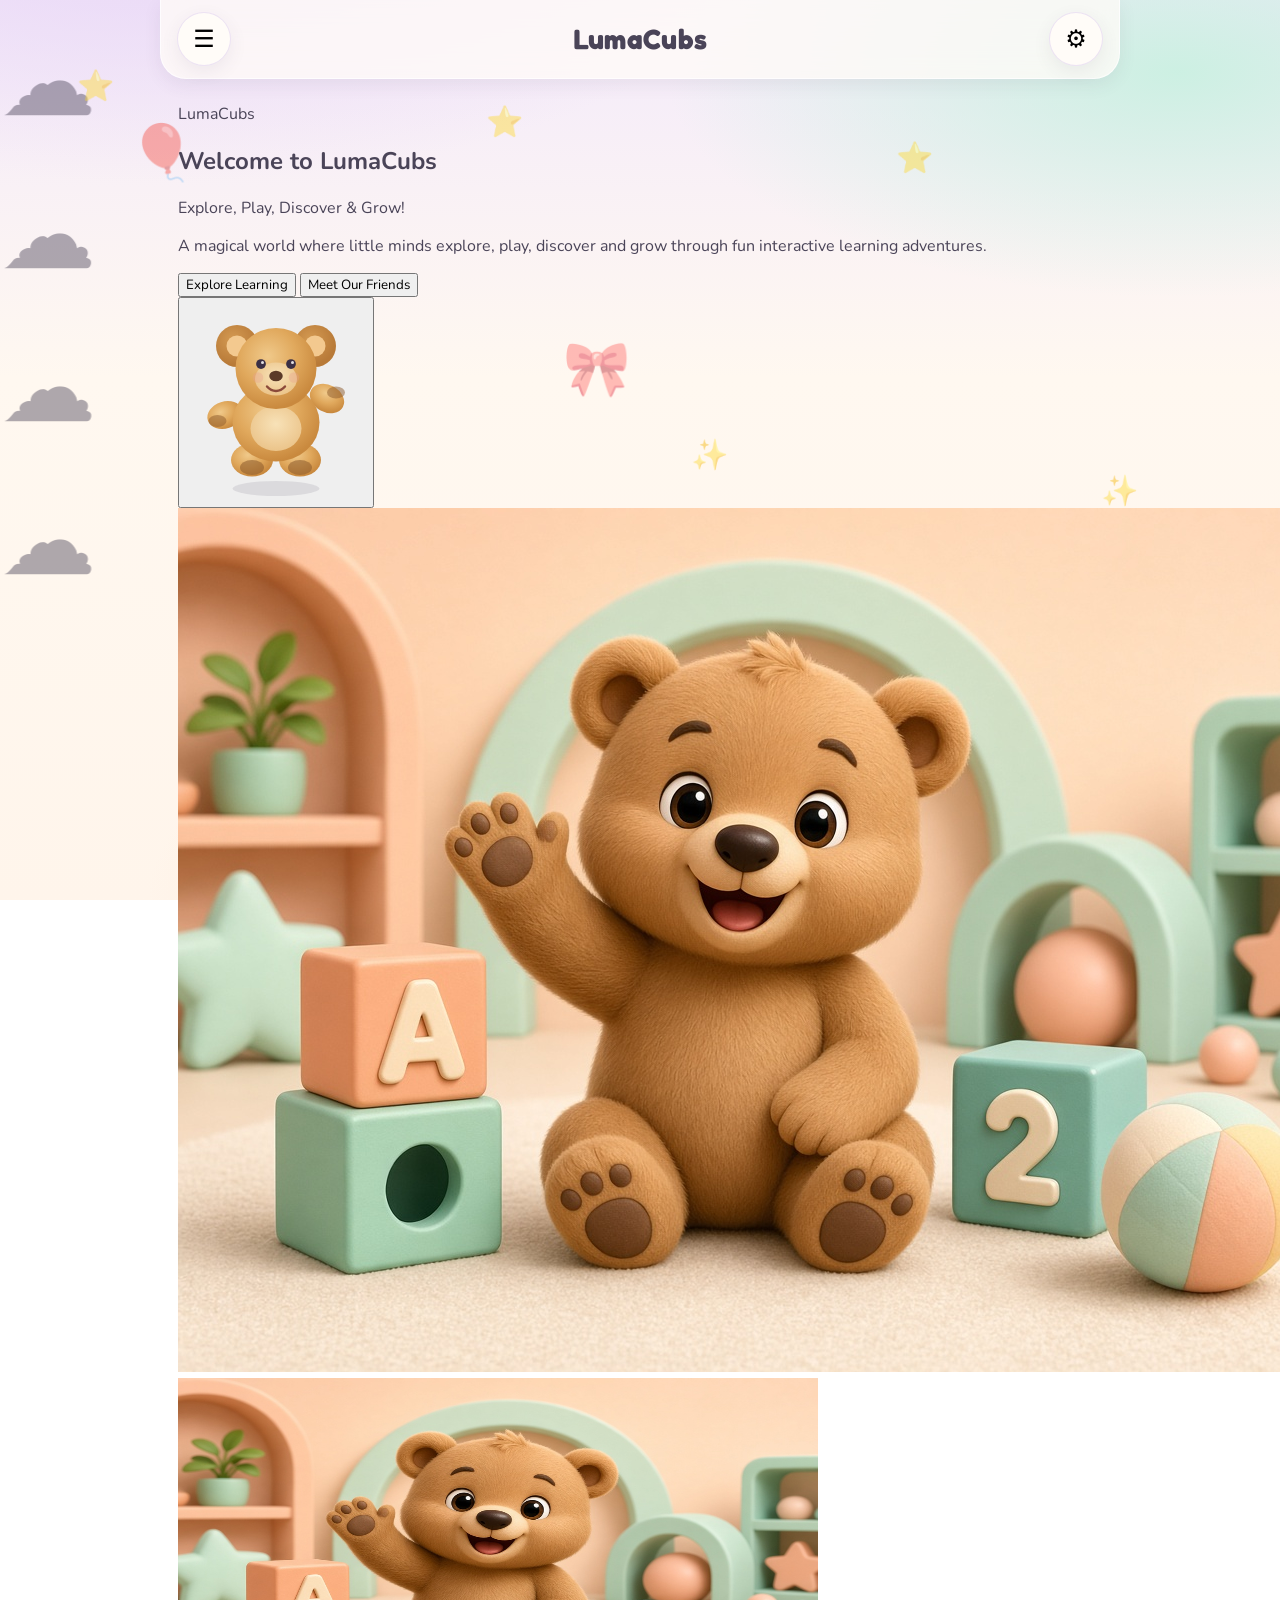
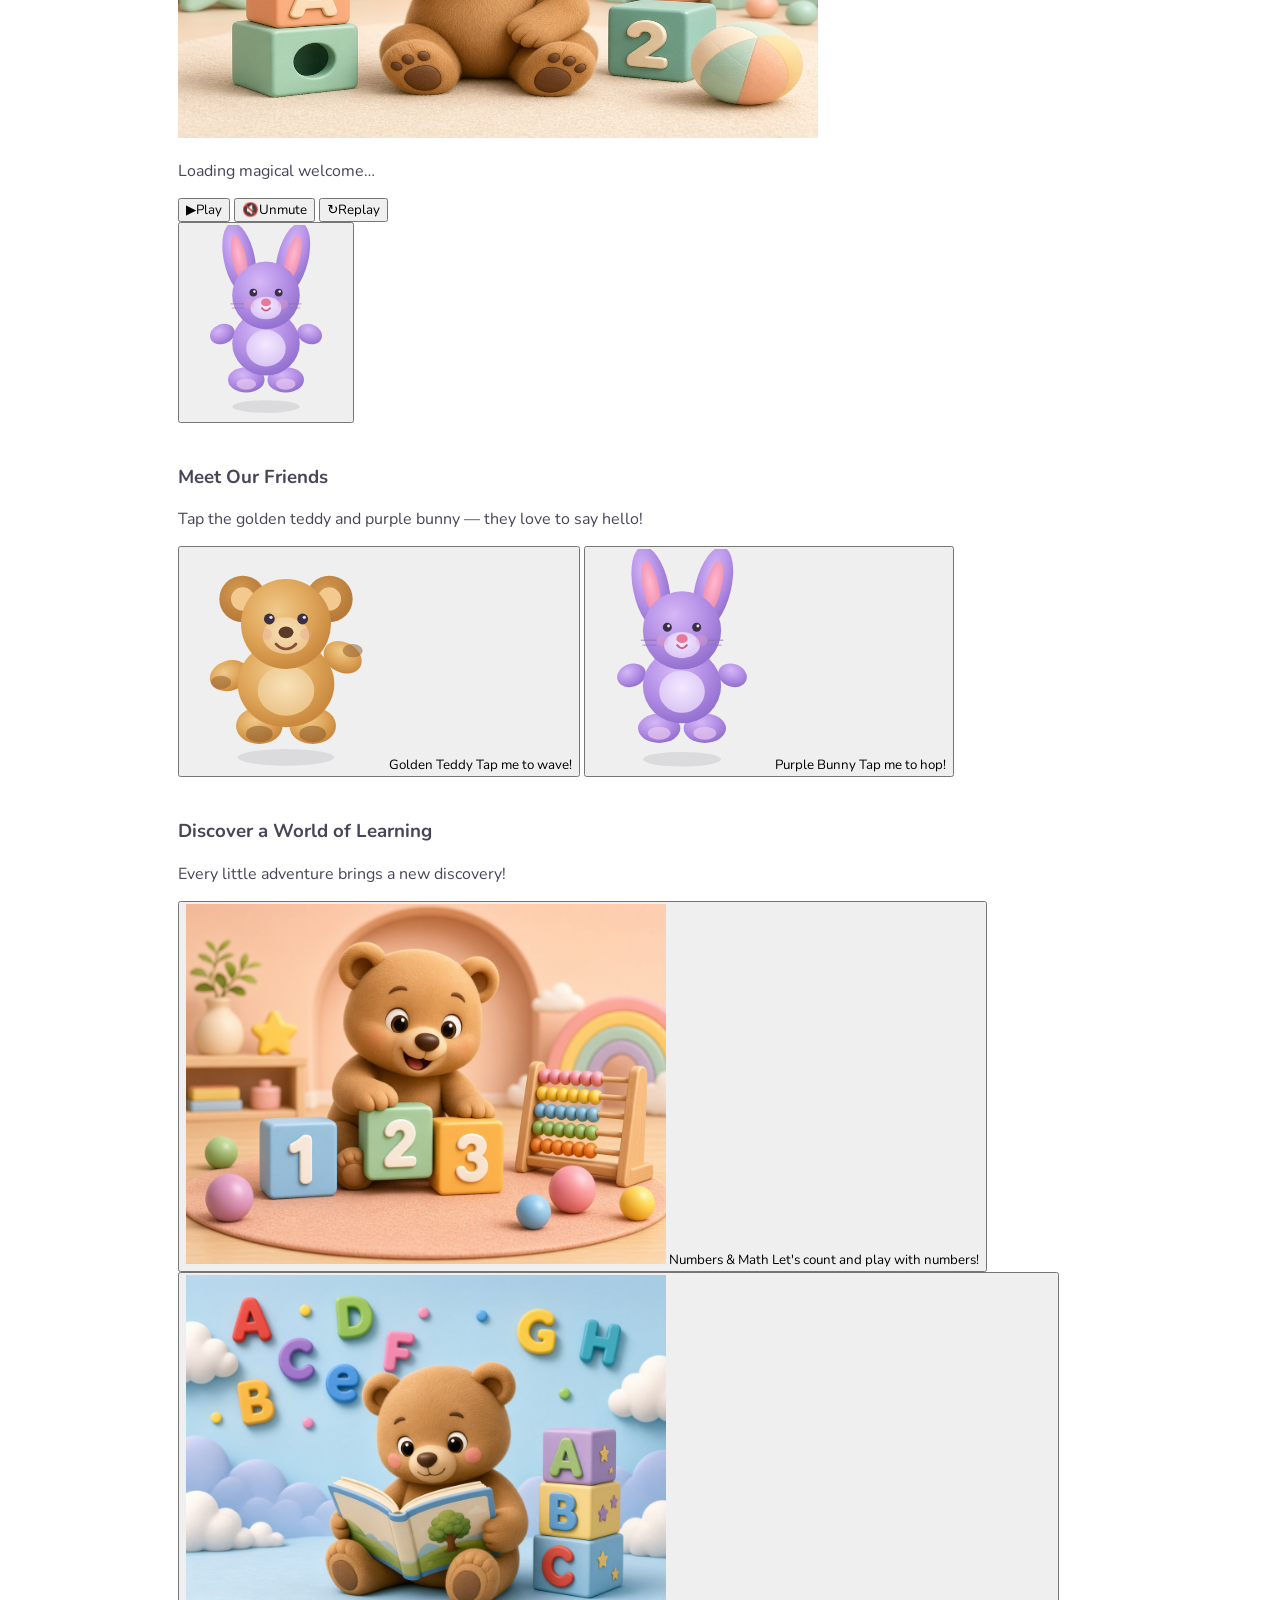
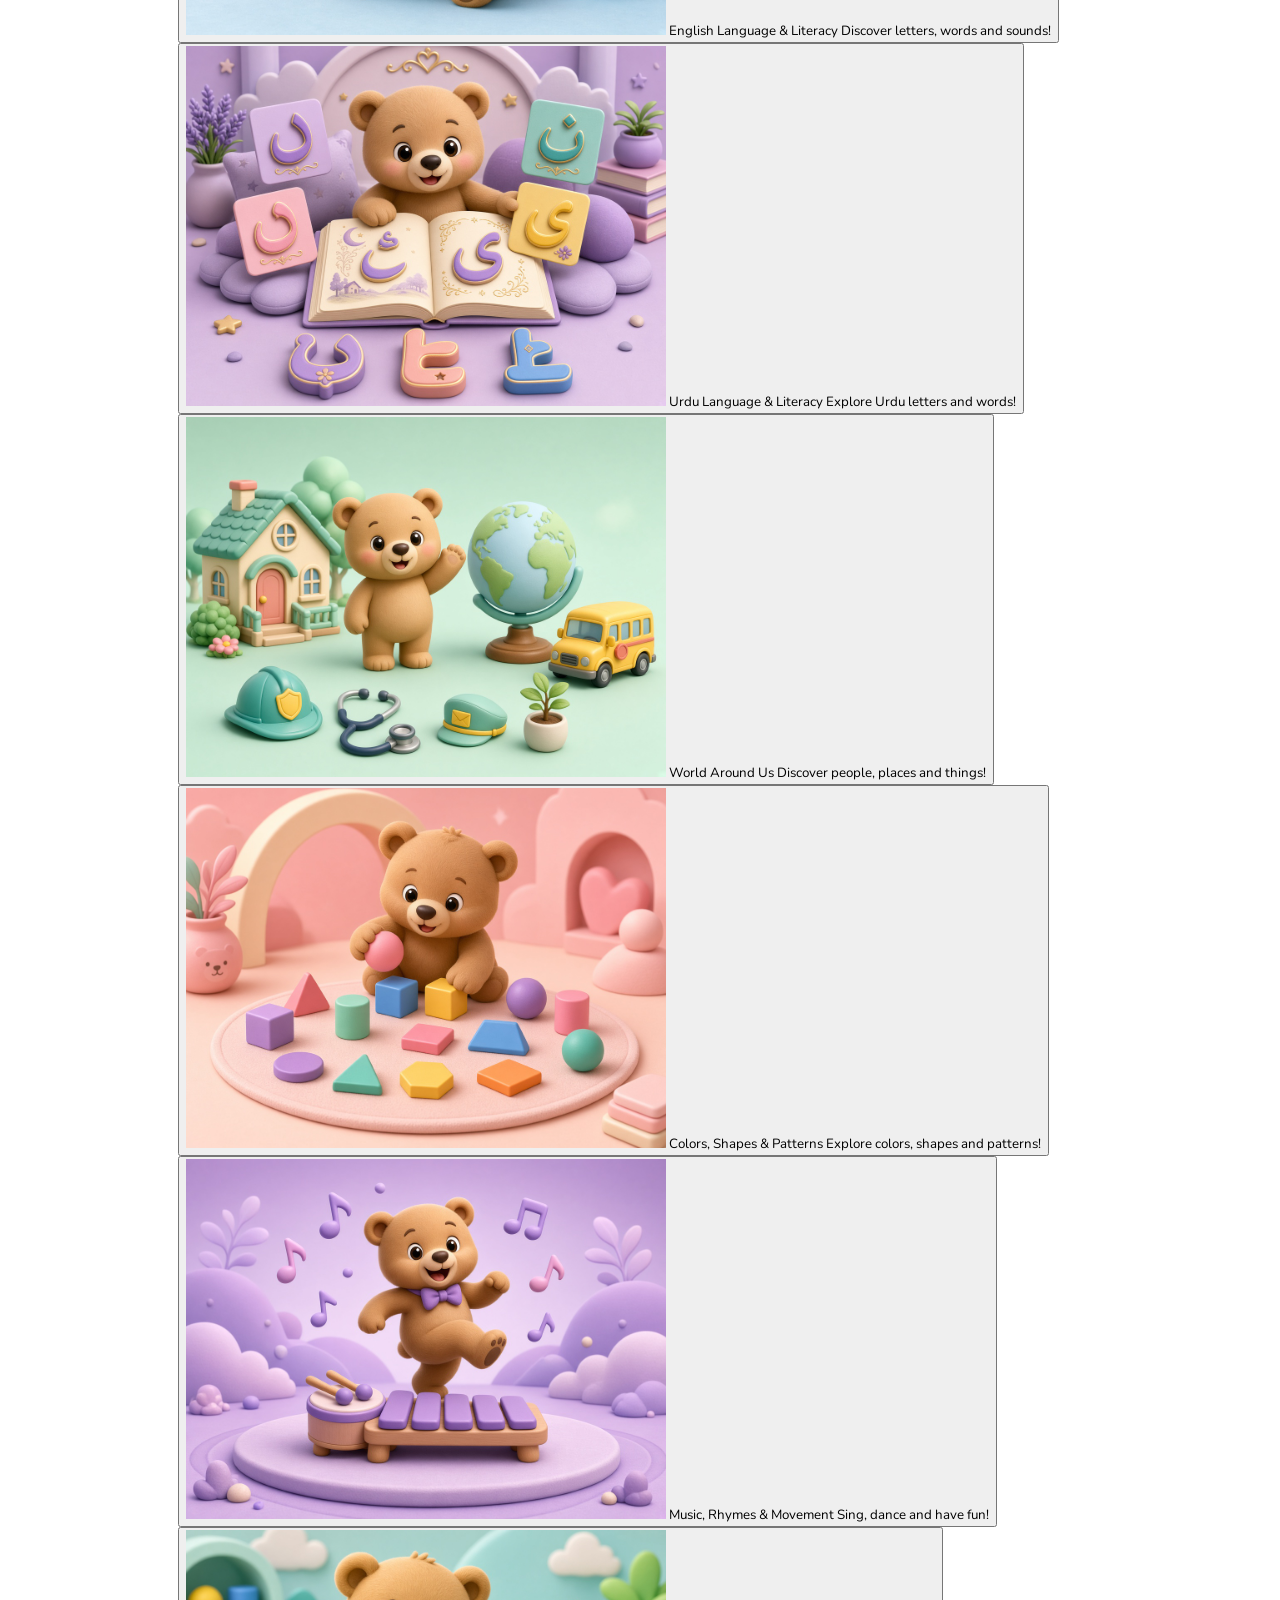
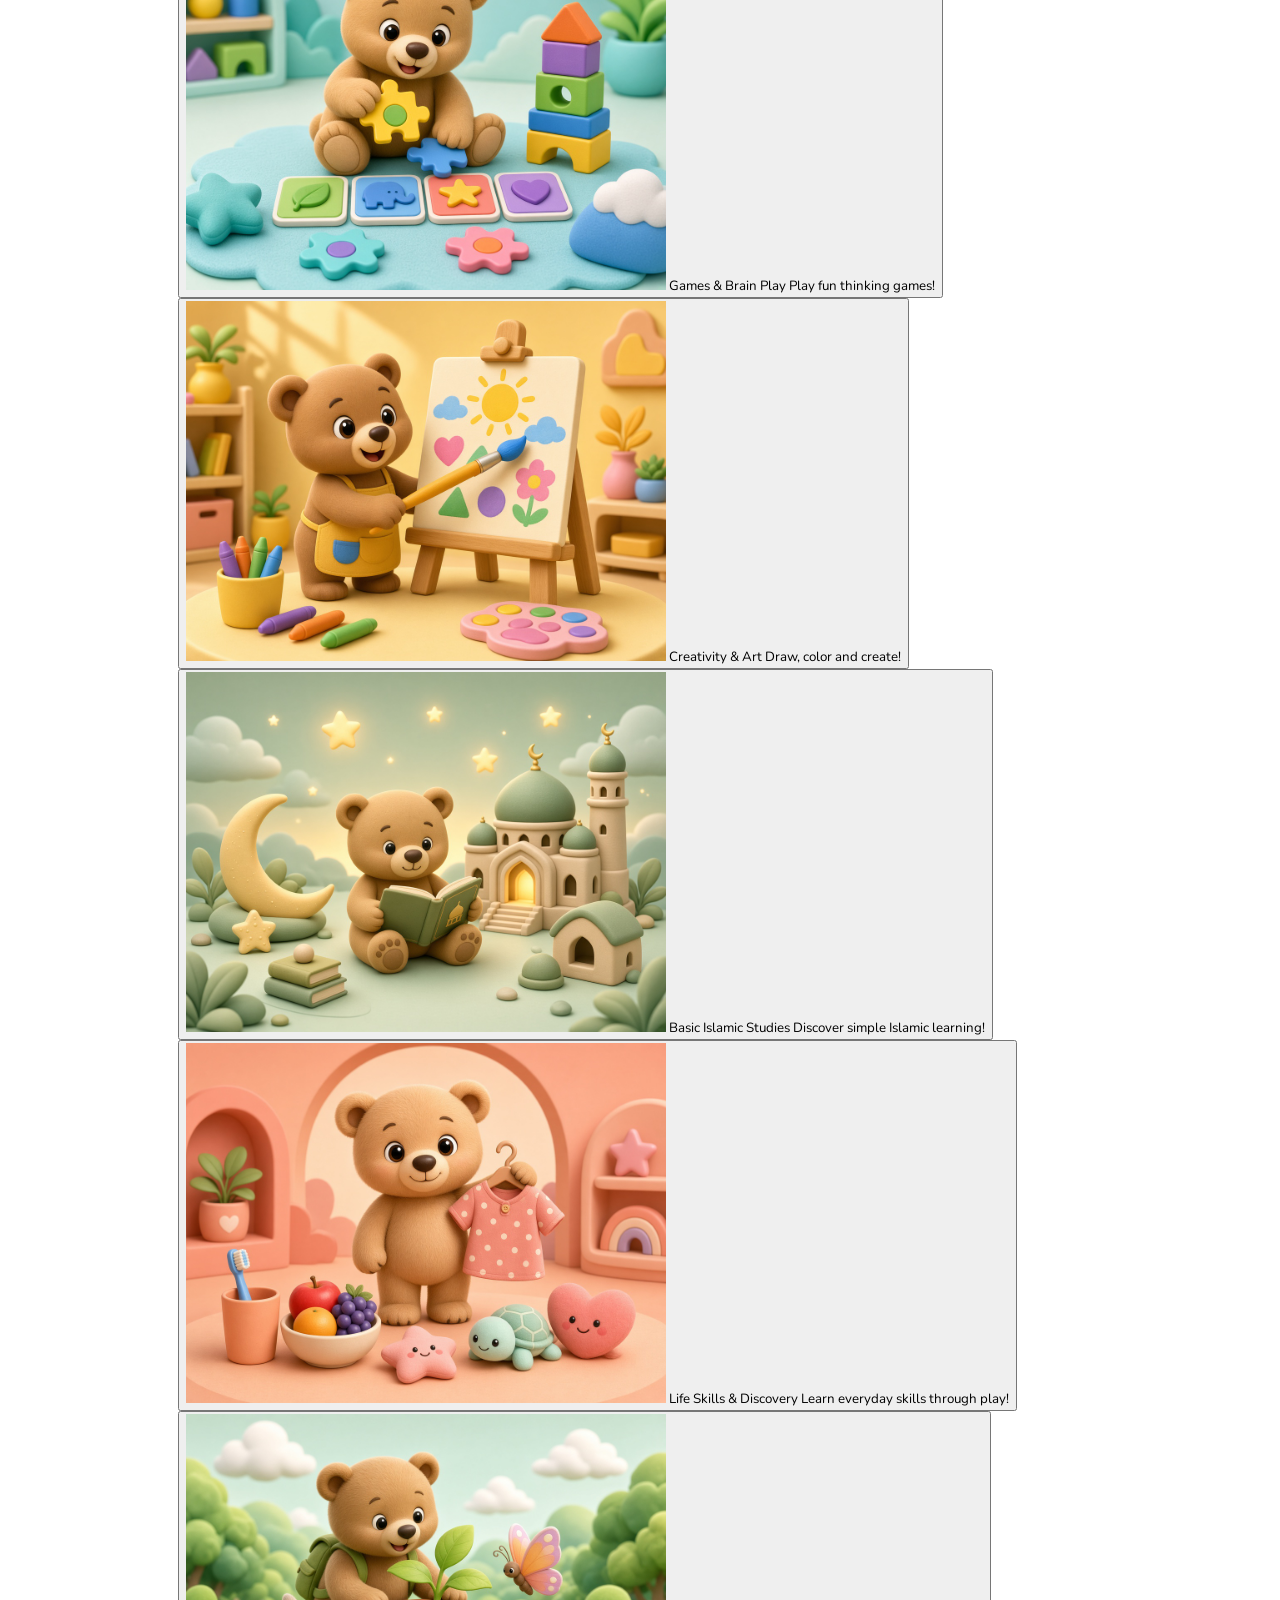
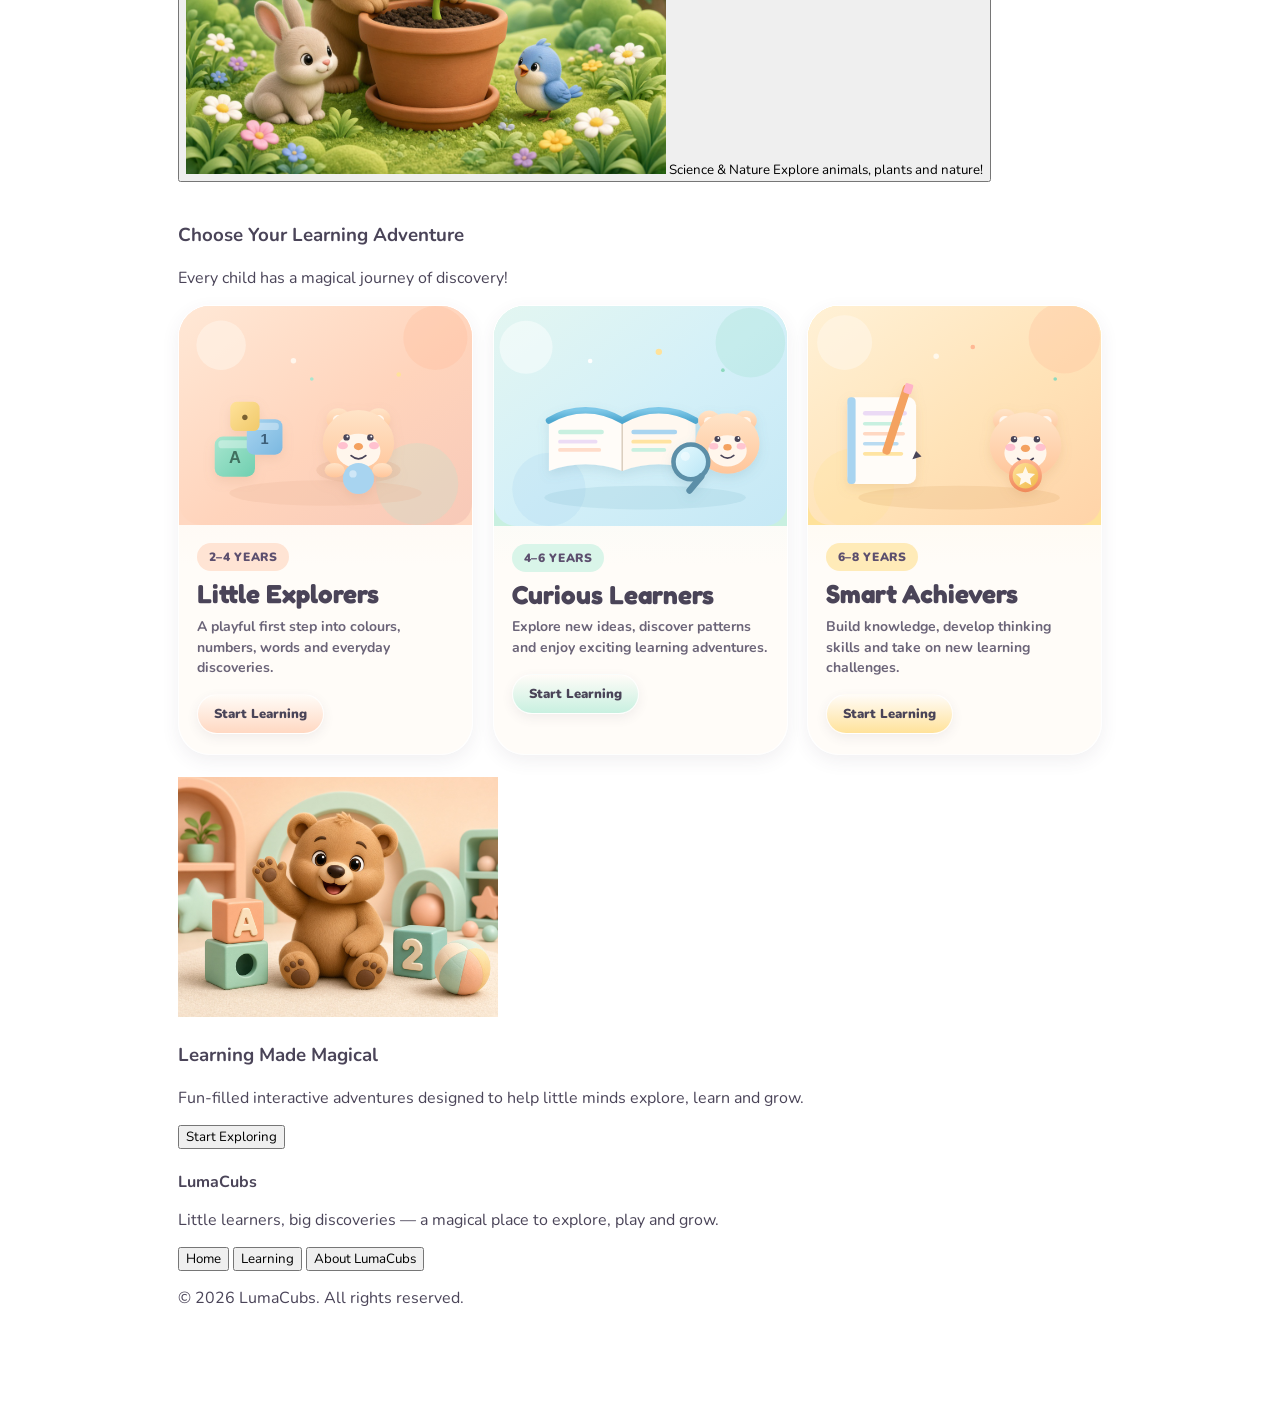
==== commit ab885c14: "homepage" ====
--- a/index.html
+++ b/index.html
@@ -39,19 +39,17 @@
       </div>
       <button id="sidebarClose" class="sidebar-close" aria-label="Close menu">✕</button>
     </div>
-    <nav class="sidebar-nav">
+    <nav class="sidebar-nav" aria-label="Main menu">
       <button class="sidebar-link" data-go="home">🏠 Home</button>
+      <button class="sidebar-link" data-go="learning">📚 Learning</button>
+      <button class="sidebar-link" data-go="about">✨ About LumaCubs</button>
+      <button class="sidebar-link" data-go="parentArea">👨‍👩‍👧 Parent Area</button>
       <button class="sidebar-link" data-go="profile">👤 Profile</button>
-      <button class="sidebar-link" data-go="learnCount">🔢 Learn Numbers</button>
-      <button class="sidebar-link" data-go="count">🧮 Counting Fun</button>
-      <button class="sidebar-link" data-go="countQuiz">🎯 Count the Objects</button>
-      <button class="sidebar-link" data-go="countTrace">✏️ Number Trace</button>
-      <button class="sidebar-link" data-go="countTogether">👩‍🏫 Count Together</button>
+      <button class="sidebar-link" data-go="stickers">⭐ Stickers</button>
+      <button class="sidebar-link" data-go="poems">📝 Poems</button>
       <button class="sidebar-link" data-go="fruits">🍎 Fruits</button>
       <button class="sidebar-link" data-go="vegetables">🥕 Vegetables</button>
       <button class="sidebar-link" data-go="colors">🎨 Colors</button>
-      <button class="sidebar-link" data-go="poems">📝 Poems</button>
-      <button class="sidebar-link" data-go="stickers">⭐ Stickers</button>
     </nav>
     <div class="sidebar-actions">
       <button id="sidebarLogin" class="sidebar-btn">🔑 Login / Switch Player</button>
--- a/style.css
+++ b/style.css
@@ -562,6 +562,63 @@
   color: #8A7AA8;
 }
 
+.illustrated-subcat-list {
+  max-width: 720px;
+  gap: 12px;
+}
+
+.illustrated-subcat-item {
+  flex-direction: row;
+  align-items: center;
+  gap: 14px;
+  padding: 12px 14px 12px 12px;
+}
+
+.illustrated-subcat-item .subcat-art {
+  flex: 0 0 auto;
+  width: 78px;
+  height: 78px;
+  border-radius: 22px;
+  overflow: hidden;
+  background: rgba(255, 252, 248, 0.9);
+  box-shadow: inset 0 0 0 1.5px rgba(255, 255, 255, 0.95);
+  display: grid;
+  place-items: center;
+}
+
+.illustrated-subcat-item .subcat-illustration {
+  width: 100%;
+  height: 100%;
+  object-fit: cover;
+  display: block;
+}
+
+.illustrated-subcat-item .subcat-copy {
+  display: flex;
+  flex-direction: column;
+  align-items: flex-start;
+  gap: 3px;
+  min-width: 0;
+  flex: 1;
+}
+
+.illustrated-subcat-item .subcat-copy strong {
+  line-height: 1.25;
+}
+
+@media (max-width: 520px) {
+  .illustrated-subcat-item .subcat-art {
+    width: 64px;
+    height: 64px;
+    border-radius: 18px;
+  }
+
+  .illustrated-subcat-item {
+    gap: 12px;
+    padding: 10px 12px 10px 10px;
+  }
+}
+
 /* ---------------- Numbers & Math category cards ---------------- */
 
 .math-hub .segment-hub-hero {
@@ -775,6 +832,25 @@
   animation: float 3.2s ease-in-out infinite;
   position: relative;
   z-index: 1;
+}
+.mode-btn .m-art {
+  position: relative;
+  z-index: 1;
+  width: 64px;
+  height: 64px;
+  border-radius: 18px;
+  overflow: hidden;
+  box-shadow: 0 4px 10px rgba(74, 68, 88, 0.12);
+  background: rgba(255, 252, 248, 0.9);
+}
+.mode-btn .m-art img {
+  width: 100%;
+  height: 100%;
+  object-fit: cover;
+  display: block;
+}
+.mode-btn.has-art {
+  gap: 10px;
 }
 .mode-btn .m-label {
   position: relative;
@@ -3904,6 +3980,63 @@
   background: linear-gradient(180deg, #FFFCF8, #EAF8F3);
 }
 
+.le-nm-subcat-list {
+  max-width: 720px;
+  gap: 12px;
+}
+
+.le-nm-subcat-item {
+  flex-direction: row;
+  align-items: center;
+  gap: 14px;
+  padding: 12px 14px 12px 12px;
+}
+
+.le-nm-subcat-item .subcat-art {
+  flex: 0 0 auto;
+  width: 72px;
+  height: 72px;
+  border-radius: 20px;
+  overflow: hidden;
+  background: rgba(255, 252, 248, 0.85);
+  box-shadow: inset 0 0 0 1.5px rgba(255, 255, 255, 0.9);
+  display: grid;
+  place-items: center;
+}
+
+.le-nm-subcat-item .subcat-illustration {
+  width: 100%;
+  height: 100%;
+  object-fit: cover;
+  display: block;
+}
+
+.le-nm-subcat-item .subcat-copy {
+  display: flex;
+  flex-direction: column;
+  align-items: flex-start;
+  gap: 3px;
+  min-width: 0;
+  flex: 1;
+}
+
+.le-nm-subcat-item .subcat-copy strong {
+  line-height: 1.25;
+}
+
+@media (max-width: 520px) {
+  .le-nm-subcat-item .subcat-art {
+    width: 60px;
+    height: 60px;
+    border-radius: 16px;
+  }
+
+  .le-nm-subcat-item {
+    gap: 12px;
+    padding: 10px 12px 10px 10px;
+  }
+}
+
 .le-nm-page {
   max-width: 1080px;
   margin: 0 auto;
@@ -4064,6 +4197,325 @@
 }
 .le-nm-sub-title { font-weight: 800; font-size: 15px; }
 .le-nm-sub-stars { font-weight: 900; font-size: 13px; color: #7B6B9A; }
+
+.le-nm-play-top-right {
+  display: flex;
+  align-items: center;
+  gap: 8px;
+}
+
+.le-nm-replay {
+  border: 1.5px solid rgba(255, 255, 255, 0.95);
+  background: rgba(255, 252, 248, 0.95);
+  color: #7E5FB0;
+  border-radius: 999px;
+  padding: 6px 12px;
+  font-family: var(--font-body);
+  font-size: 12px;
+  font-weight: 800;
+  cursor: pointer;
+  box-shadow: var(--shadow-soft);
+}
+
+.le-nm-replay-inline {
+  margin-top: 8px;
+}
+
+.le-nm-choice.is-correct {
+  background: linear-gradient(180deg, #EAF8F3, #C8F0E0);
+  border-color: #8ED9BE;
+}
+
+.le-nm-choice.is-wrong {
+  animation: leNmShake 0.35s ease;
+}
+
+@keyframes leNmShake {
+  0%, 100% { transform: translateX(0); }
+  30% { transform: translateX(-5px); }
+  60% { transform: translateX(5px); }
+}
+
+.le-nm-token-row {
+  display: flex;
+  flex-wrap: wrap;
+  gap: 10px;
+  justify-content: center;
+  align-items: center;
+}
+
+.le-nm-token {
+  width: 42px;
+  height: 42px;
+  border-radius: 14px;
+  display: inline-block;
+  box-shadow: 0 4px 10px rgba(74, 68, 88, 0.14);
+  position: relative;
+}
+.le-nm-token.is-tappable {
+  cursor: pointer;
+  transition: transform 0.15s, opacity 0.15s;
+}
+.le-nm-token.is-tappable:active { transform: scale(1.12); }
+.le-nm-token.is-tapped {
+  opacity: 0.4;
+  transform: scale(0.9);
+  filter: grayscale(0.25);
+}
+.le-nm-qty-groups {
+  display: flex;
+  flex-direction: column;
+  gap: 10px;
+  width: 100%;
+  align-items: center;
+}
+.le-nm-ten-frame {
+  width: min(100%, 320px);
+  padding: 8px;
+  border-radius: 16px;
+  background: rgba(255, 252, 248, 0.85);
+  border: 2px dashed rgba(126, 95, 176, 0.22);
+  box-sizing: border-box;
+}
+.le-nm-token-row.is-dense {
+  gap: 6px;
+}
+.le-nm-token-row.is-dense .le-nm-token {
+  width: 26px;
+  height: 26px;
+  border-radius: 9px;
+  box-shadow: 0 2px 6px rgba(74, 68, 88, 0.12);
+}
+.le-nm-token-row.is-dense .le-nm-token-apple::before {
+  top: -3px;
+  width: 3px;
+  height: 7px;
+}
+
+.le-nm-token-apple {
+  background: radial-gradient(circle at 30% 30%, #FF9B9B, #FF5D5D 55%, #E24444);
+  border-radius: 50%;
+}
+.le-nm-token-apple::before {
+  content: "";
+  position: absolute;
+  top: -4px;
+  left: 48%;
+  width: 4px;
+  height: 10px;
+  border-radius: 2px;
+  background: #8B5A2B;
+}
+.le-nm-token-star {
+  background: linear-gradient(145deg, #FFE29A, #FFD166);
+  clip-path: polygon(50% 4%, 61% 35%, 95% 35%, 68% 55%, 78% 88%, 50% 70%, 22% 88%, 32% 55%, 5% 35%, 39% 35%);
+  border-radius: 0;
+}
+.le-nm-token-ball {
+  background: radial-gradient(circle at 30% 28%, #BFE9FF, #5BB8F0 60%, #3A9AD8);
+  border-radius: 50%;
+}
+.le-nm-token-berry {
+  background: radial-gradient(circle at 30% 30%, #FFB4D0, #FF6B9D 55%, #E24B7A);
+  border-radius: 50% 50% 50% 50% / 40% 40% 60% 60%;
+}
+.le-nm-token-block {
+  background: linear-gradient(145deg, #C9A0FF, #9B6FE0);
+  border-radius: 12px;
+}
+
+.le-nm-explore {
+  display: flex;
+  flex-direction: column;
+  align-items: center;
+  gap: 10px;
+}
+
+.le-nm-big-num-soft {
+  background: linear-gradient(180deg, #FFF8F2, #FFE4D2);
+  border-radius: 28px;
+  padding: 8px 28px;
+  box-shadow: var(--shadow-soft);
+}
+
+.le-nm-name-tag {
+  margin: 0;
+  font-family: var(--font-display);
+  font-size: 28px;
+  font-weight: 800;
+  color: #7E5FB0;
+}
+
+.le-nm-num-pad {
+  display: flex;
+  flex-wrap: wrap;
+  gap: 8px;
+  justify-content: center;
+  max-width: 420px;
+  margin: 0 auto;
+}
+
+.le-nm-pad-btn {
+  min-width: 52px;
+  min-height: 52px;
+  font-size: 24px;
+}
+
+.le-nm-pad-btn.is-seen {
+  background: linear-gradient(180deg, #EAF8F3, #C8F0E0);
+}
+
+.le-nm-listen-card,
+.le-nm-target-chip {
+  background: rgba(255, 252, 248, 0.95);
+  border: 1.5px solid rgba(255, 255, 255, 0.95);
+  border-radius: 20px;
+  padding: 16px 18px;
+  box-shadow: var(--shadow-soft);
+  text-align: center;
+}
+
+.le-nm-target-chip {
+  font-size: 22px;
+  font-weight: 800;
+}
+
+.le-nm-prompt-soft {
+  margin: 0;
+  font-weight: 800;
+  color: var(--ink-soft);
+}
+
+.le-nm-picture-find {
+  position: relative;
+  width: min(100%, 340px);
+  height: 220px;
+  margin: 0 auto;
+  border-radius: 24px;
+  background: linear-gradient(160deg, #FFF6E8, #EAF8F3 45%, #F3EEFF);
+  box-shadow: inset 0 0 0 2px rgba(255, 255, 255, 0.8);
+}
+
+.le-nm-float-num {
+  position: absolute;
+  left: var(--fx, 40%);
+  top: var(--fy, 40%);
+  width: 56px;
+  height: 56px;
+  border: 0;
+  border-radius: 18px;
+  background: #FFFCF8;
+  box-shadow: var(--shadow-soft);
+  font-family: var(--font-display);
+  font-size: 24px;
+  font-weight: 800;
+  color: var(--ink);
+  cursor: pointer;
+}
+
+.le-nm-float-num.is-correct { background: #C8F0E0; }
+.le-nm-float-num.is-wrong { background: #FFD0DC; }
+
+.le-nm-memory {
+  display: grid;
+  grid-template-columns: repeat(auto-fit, minmax(72px, 1fr));
+  gap: 10px;
+  width: min(100%, 360px);
+  margin: 0 auto;
+}
+
+.le-nm-mem-card {
+  position: relative;
+  height: 78px;
+  border: 0;
+  border-radius: 18px;
+  background: linear-gradient(160deg, #C9A0FF, #A8D4F0);
+  box-shadow: var(--shadow-soft);
+  cursor: pointer;
+  perspective: 600px;
+}
+
+.le-nm-mem-back,
+.le-nm-mem-front {
+  position: absolute;
+  inset: 6px;
+  border-radius: 14px;
+  display: grid;
+  place-items: center;
+  font-family: var(--font-display);
+  font-size: 28px;
+  font-weight: 800;
+  backface-visibility: hidden;
+}
+
+.le-nm-mem-back {
+  background: rgba(255, 252, 248, 0.35);
+}
+
+.le-nm-mem-front {
+  background: #FFFCF8;
+  color: #7E5FB0;
+  opacity: 0;
+}
+
+.le-nm-mem-card.is-open .le-nm-mem-front,
+.le-nm-mem-card.is-matched .le-nm-mem-front {
+  opacity: 1;
+}
+
+.le-nm-mem-card.is-open .le-nm-mem-back,
+.le-nm-mem-card.is-matched .le-nm-mem-back {
+  opacity: 0;
+}
+
+.le-nm-mem-card.is-matched {
+  background: linear-gradient(160deg, #C8F0E0, #A8D4F0);
+}
+
+.le-nm-drag-board {
+  display: grid;
+  gap: 14px;
+  width: min(100%, 420px);
+  margin: 0 auto;
+}
+
+.le-nm-drag-sources,
+.le-nm-drag-targets {
+  display: flex;
+  flex-wrap: wrap;
+  gap: 10px;
+  justify-content: center;
+}
+
+.le-nm-drag-item.is-dragging { opacity: 0.55; }
+.le-nm-drag-item.is-selected {
+  outline: 3px solid #7E5FB0;
+  outline-offset: 2px;
+}
+.le-nm-drag-item.is-matched,
+.le-nm-drag-target.is-matched {
+  opacity: 0.45;
+  pointer-events: none;
+  background: linear-gradient(180deg, #EAF8F3, #C8F0E0);
+}
+
+.le-nm-drag-target {
+  min-width: 64px;
+  min-height: 64px;
+  border: 2px dashed rgba(126, 95, 176, 0.45);
+  border-radius: 18px;
+  background: rgba(255, 252, 248, 0.85);
+  font-family: var(--font-display);
+  font-size: 26px;
+  font-weight: 800;
+  color: var(--ink);
+  cursor: pointer;
+}
+
+.le-nm-drag-target.is-over {
+  border-style: solid;
+  background: #F3EEFF;
+}
 
 .le-nm-play {
   max-width: 720px;
@@ -4159,6 +4611,10 @@
   align-items: center;
   justify-content: center;
   width: 100%;
+}
+.le-nm-compare-3 .le-nm-group-pick {
+  flex: 1 1 110px;
+  max-width: 160px;
 }
 .le-nm-group-pick, .le-nm-group-view {
   border: 2px solid rgba(232,213,245,0.9);
@@ -4245,10 +4701,2110 @@
   margin-top: 16px;
 }
 
+/* ---- Number Recognition unique experiences ---- */
+.le-nm-block-pad {
+  display: grid;
+  grid-template-columns: repeat(5, minmax(52px, 1fr));
+  gap: 10px;
+  width: min(100%, 420px);
+  margin: 0 auto 12px;
+}
+.le-nm-num-block {
+  appearance: none;
+  border: 0;
+  border-radius: 18px;
+  min-height: 64px;
+  font-family: var(--font-display);
+  font-size: 28px;
+  font-weight: 800;
+  color: #5B4A7A;
+  cursor: pointer;
+  box-shadow: 0 6px 14px rgba(74, 68, 88, 0.14);
+  transition: transform 0.18s, box-shadow 0.18s;
+}
+.le-nm-num-block.tone-peach { background: linear-gradient(180deg, #FFE8D6, #FFD0B8); }
+.le-nm-num-block.tone-mint { background: linear-gradient(180deg, #EAF8F2, #C8F0E0); }
+.le-nm-num-block.tone-sky { background: linear-gradient(180deg, #EAF4FF, #C8E0F8); }
+.le-nm-num-block.tone-lilac { background: linear-gradient(180deg, #F3EEFF, #E0D4FF); }
+.le-nm-num-block.tone-sun { background: linear-gradient(180deg, #FFF8E8, #FFE29A); }
+.le-nm-num-block.tone-coral { background: linear-gradient(180deg, #FFF0E8, #FFD8C8); }
+.le-nm-num-block.tone-aqua { background: linear-gradient(180deg, #EAF8FF, #BFDFF2); }
+.le-nm-num-block.tone-violet { background: linear-gradient(180deg, #F6F0FC, #E8D5F5); }
+.le-nm-num-block.tone-sage { background: linear-gradient(180deg, #F0FAF4, #D5F0E4); }
+.le-nm-num-block.tone-rose { background: linear-gradient(180deg, #FFF0F4, #FFD0DC); }
+.le-nm-num-block.is-active,
+.le-nm-num-block:active { transform: translateY(-4px) scale(1.06); box-shadow: 0 10px 20px rgba(126, 95, 176, 0.22); }
+.le-nm-num-block.is-seen { outline: 3px solid rgba(126, 95, 176, 0.28); }
+.le-nm-big-num.is-pop { animation: leNmPop 0.35s ease; }
+@keyframes leNmPop {
+  0% { transform: scale(0.85); opacity: 0.5; }
+  100% { transform: scale(1); opacity: 1; }
+}
+.le-nm-digit-split {
+  display: flex;
+  gap: 10px;
+  justify-content: center;
+  margin-top: 4px;
+}
+.le-nm-digit-chip {
+  display: grid;
+  place-items: center;
+  min-width: 52px;
+  height: 52px;
+  padding: 0 10px;
+  border-radius: 16px;
+  background: linear-gradient(180deg, #F3EEFF, #E0D4FF);
+  font-family: var(--font-display);
+  font-size: 26px;
+  font-weight: 800;
+  color: #7E5FB0;
+  box-shadow: 0 4px 10px rgba(74, 68, 88, 0.14);
+}
+.le-nm-target-chip.is-listen {
+  background: linear-gradient(180deg, #EAF4FF, #D6E8FF);
+}
+
+.le-nm-train-wrap { width: 100%; }
+.le-nm-train {
+  display: flex;
+  gap: 6px;
+  overflow-x: auto;
+  padding: 12px 4px 18px;
+  align-items: flex-end;
+  scroll-snap-type: x mandatory;
+}
+.le-nm-train-engine {
+  position: relative;
+  width: 72px;
+  height: 58px;
+  flex: 0 0 auto;
+}
+.le-nm-train-cab {
+  position: absolute;
+  inset: 8px 8px 14px 4px;
+  border-radius: 14px 18px 10px 10px;
+  background: linear-gradient(180deg, #FF8FAB, #F06292);
+  box-shadow: 0 4px 10px rgba(74, 68, 88, 0.16);
+}
+.le-nm-train-stack {
+  position: absolute;
+  top: 0;
+  left: 18px;
+  width: 14px;
+  height: 16px;
+  border-radius: 6px 6px 0 0;
+  background: #7E5FB0;
+}
+.le-nm-train-car {
+  appearance: none;
+  border: 0;
+  position: relative;
+  width: 70px;
+  height: 64px;
+  flex: 0 0 auto;
+  border-radius: 14px;
+  background: linear-gradient(180deg, #FFF8F2, #FFE4D2);
+  box-shadow: 0 4px 12px rgba(74, 68, 88, 0.14);
+  scroll-snap-align: center;
+  cursor: pointer;
+  transition: transform 0.18s;
+}
+.le-nm-train-car-num {
+  display: grid;
+  place-items: center;
+  height: 46px;
+  font-family: var(--font-display);
+  font-size: 24px;
+  font-weight: 800;
+  color: #7E5FB0;
+}
+.le-nm-train-wheel {
+  position: absolute;
+  bottom: 2px;
+  width: 12px;
+  height: 12px;
+  border-radius: 50%;
+  background: #5B4A7A;
+}
+.le-nm-train-engine .le-nm-train-wheel:nth-of-type(1),
+.le-nm-train-car .le-nm-train-wheel:nth-of-type(1) { left: 12px; }
+.le-nm-train-engine .le-nm-train-wheel:nth-of-type(2),
+.le-nm-train-car .le-nm-train-wheel:nth-of-type(2) { right: 12px; }
+.le-nm-train-car.is-active { transform: translateY(-8px); background: linear-gradient(180deg, #EAF8F3, #C8F0E0); }
+.le-nm-train-car.is-seen { outline: 3px solid rgba(126, 95, 176, 0.25); }
+
+.le-nm-balloon-sky {
+  position: relative;
+  width: 100%;
+  min-height: 220px;
+  margin-bottom: 8px;
+}
+.le-nm-balloon {
+  appearance: none;
+  border: 0;
+  background: transparent;
+  position: absolute;
+  left: var(--bx);
+  top: var(--by);
+  width: 64px;
+  padding: 0;
+  cursor: pointer;
+  animation: leNmFloat 3.2s ease-in-out infinite;
+  animation-delay: var(--delay);
+}
+.le-nm-balloon-body {
+  display: grid;
+  place-items: center;
+  width: 58px;
+  height: 68px;
+  border-radius: 50% 50% 50% 50% / 45% 45% 55% 55%;
+  background: radial-gradient(circle at 30% 28%, #fff8, transparent 40%), var(--balloon);
+  font-family: var(--font-display);
+  font-size: 20px;
+  font-weight: 800;
+  color: #5B4A7A;
+  box-shadow: 0 8px 16px rgba(74, 68, 88, 0.16);
+}
+.le-nm-balloon-string {
+  display: block;
+  width: 2px;
+  height: 22px;
+  margin: 0 auto;
+  background: #8A7AA8;
+}
+.le-nm-balloon.is-pop .le-nm-balloon-body {
+  animation: leNmPop 0.35s ease;
+  transform: scale(1.12);
+}
+@keyframes leNmFloat {
+  0%, 100% { transform: translateY(0); }
+  50% { transform: translateY(-8px); }
+}
+
+.le-nm-detective { width: 100%; }
+.le-nm-detective-scene {
+  position: relative;
+  width: 100%;
+  min-height: 240px;
+  margin: 10px 0;
+  border-radius: 24px;
+  background:
+    radial-gradient(circle at 20% 20%, #FFF8E8 0 18%, transparent 19%),
+    radial-gradient(circle at 80% 25%, #EAF4FF 0 16%, transparent 17%),
+    linear-gradient(180deg, #D8F3E8 0 58%, #C8E8B8 58% 100%);
+  overflow: hidden;
+  box-shadow: inset 0 0 0 3px rgba(255, 255, 255, 0.45);
+}
+.le-nm-hide-num {
+  appearance: none;
+  border: 0;
+  position: absolute;
+  left: var(--fx);
+  top: var(--fy);
+  transform: rotate(var(--rot));
+  min-width: 48px;
+  min-height: 48px;
+  border-radius: 16px;
+  font-family: var(--font-display);
+  font-size: 22px;
+  font-weight: 800;
+  color: #5B4A7A;
+  cursor: pointer;
+  box-shadow: 0 4px 10px rgba(74, 68, 88, 0.16);
+}
+.le-nm-hide-num.prop-cloud { background: #FFFCF8; }
+.le-nm-hide-num.prop-star { background: #FFE29A; border-radius: 50%; }
+.le-nm-hide-num.prop-bush { background: #C8F0E0; }
+.le-nm-hide-num.prop-ball { background: #A8D4F0; border-radius: 50%; }
+.le-nm-hide-num.prop-block { background: #E8D5F5; }
+.le-nm-hide-num.is-found { background: #C8F0E0; transform: scale(1.15) rotate(0); z-index: 2; }
+.le-nm-hide-num.is-wrong { background: #FFD0DC; }
+
+.le-nm-builder { width: 100%; text-align: center; }
+.le-nm-builder-board {
+  display: flex;
+  justify-content: center;
+  gap: 10px;
+  margin: 12px 0 18px;
+}
+.le-nm-builder-digit,
+.le-nm-builder-slot,
+.le-nm-builder-piece {
+  display: grid;
+  place-items: center;
+  width: 84px;
+  height: 104px;
+  border-radius: 22px;
+  font-family: var(--font-display);
+  font-size: 52px;
+  font-weight: 800;
+  color: #7E5FB0;
+}
+.le-nm-builder-digit {
+  background: linear-gradient(180deg, #FFF8F2, #FFE4D2);
+  box-shadow: 0 6px 14px rgba(74, 68, 88, 0.14);
+}
+.le-nm-builder-slot {
+  border: 3px dashed rgba(126, 95, 176, 0.35);
+  background: rgba(255, 252, 248, 0.7);
+  color: #C9B8D8;
+  cursor: pointer;
+}
+.le-nm-builder-slot.is-over,
+.le-nm-builder-slot.is-filled {
+  border-style: solid;
+  background: linear-gradient(180deg, #EAF8F3, #C8F0E0);
+  color: #7E5FB0;
+}
+.le-nm-builder-pieces {
+  display: flex;
+  flex-wrap: wrap;
+  gap: 12px;
+  justify-content: center;
+}
+.le-nm-builder-piece {
+  appearance: none;
+  border: 0;
+  background: linear-gradient(180deg, #F3EEFF, #E0D4FF);
+  box-shadow: 0 6px 14px rgba(74, 68, 88, 0.14);
+  cursor: grab;
+}
+.le-nm-builder-piece.is-selected { outline: 3px solid #7E5FB0; transform: translateY(-3px); }
+.le-nm-builder-piece.is-used { opacity: 0.35; pointer-events: none; }
+.le-nm-builder-piece.is-dragging { opacity: 0.7; }
+
+.le-nm-listen-discover { width: 100%; }
+.le-nm-listen-reveal {
+  margin-top: 12px;
+  display: flex;
+  flex-direction: column;
+  align-items: center;
+  gap: 6px;
+}
+
+/* ---- Counting Skills unique UIs ---- */
+.le-nm-cq-garden,
+.le-nm-cq-feed,
+.le-nm-cq-sea,
+.le-nm-cq-tap,
+.le-nm-cq-around,
+.le-nm-cq-sounds { width: 100%; }
+
+.le-nm-garden-scene {
+  position: relative;
+  width: 100%;
+  min-height: 230px;
+  border-radius: 24px;
+  background:
+    radial-gradient(circle at 15% 20%, #FFF8E8 0 12%, transparent 13%),
+    linear-gradient(180deg, #C8E8FF 0 55%, #B8E0A8 55% 100%);
+  overflow: hidden;
+  box-shadow: inset 0 0 0 3px rgba(255,255,255,0.4);
+}
+.le-nm-garden-item {
+  position: absolute;
+  appearance: none;
+  border: 0;
+  padding: 0;
+  cursor: pointer;
+  transition: transform 0.18s, filter 0.18s;
+}
+.le-nm-garden-item.is-counted {
+  transform: scale(1.12);
+  filter: drop-shadow(0 0 8px rgba(126, 95, 176, 0.55));
+  outline: 3px solid #7E5FB0;
+}
+.le-nm-total-chip {
+  margin: 10px auto 0;
+  display: inline-block;
+  padding: 8px 16px;
+  border-radius: 999px;
+  background: linear-gradient(180deg, #EAF8F3, #C8F0E0);
+  font-weight: 800;
+  color: #2F7A5B;
+}
+
+.le-nm-animal-card { text-align: center; margin-bottom: 12px; }
+.le-nm-animal-face {
+  display: inline-block;
+  width: 84px;
+  height: 84px;
+  border-radius: 50%;
+  margin-bottom: 8px;
+  box-shadow: 0 6px 14px rgba(74, 68, 88, 0.16);
+  position: relative;
+}
+.le-nm-animal-face.is-bunny { background: radial-gradient(circle at 30% 30%, #fff, #F5D0E8); }
+.le-nm-animal-face.is-bear { background: radial-gradient(circle at 30% 30%, #E8C9A0, #C4956A); }
+.le-nm-animal-face.is-fox { background: radial-gradient(circle at 30% 30%, #FFD0A8, #FF8A4C); }
+.le-nm-animal-face.is-panda { background: radial-gradient(circle at 30% 30%, #fff, #D8D8D8); }
+.le-nm-animal-face::before,
+.le-nm-animal-face::after {
+  content: "";
+  position: absolute;
+  width: 12px;
+  height: 12px;
+  border-radius: 50%;
+  background: #5B4A7A;
+  top: 34px;
+}
+.le-nm-animal-face::before { left: 24px; }
+.le-nm-animal-face::after { right: 24px; }
+.le-nm-feed-basket {
+  min-height: 88px;
+  margin: 10px auto 0;
+  max-width: 280px;
+  border-radius: 20px;
+  border: 3px dashed rgba(126, 95, 176, 0.35);
+  background: rgba(255, 252, 248, 0.85);
+  display: flex;
+  flex-wrap: wrap;
+  gap: 6px;
+  align-items: center;
+  justify-content: center;
+  padding: 10px;
+  cursor: pointer;
+}
+.le-nm-feed-basket.is-over { background: #EAF8F3; border-style: solid; }
+.le-nm-basket-count {
+  width: 100%;
+  text-align: center;
+  font-weight: 800;
+  color: #7E5FB0;
+}
+.le-nm-basket-treat { width: 22px; height: 22px; }
+.le-nm-feed-pool .le-nm-token.is-selected { outline: 3px solid #7E5FB0; transform: scale(1.08); }
+.le-nm-feed-pool .le-nm-token.is-used { opacity: 0.25; pointer-events: none; }
+
+.le-nm-sea-scene {
+  position: relative;
+  width: 100%;
+  min-height: 240px;
+  border-radius: 24px;
+  background:
+    radial-gradient(circle at 70% 20%, #EAF8FF 0 14%, transparent 15%),
+    linear-gradient(180deg, #7ECDB5 0 18%, #4FA8D8 18% 100%);
+  overflow: hidden;
+  box-shadow: inset 0 0 0 3px rgba(255,255,255,0.35);
+}
+.le-nm-sea-item {
+  position: absolute;
+  appearance: none;
+  border: 0;
+  width: 34px;
+  height: 24px;
+  border-radius: 50% 50% 50% 50% / 60% 60% 40% 40%;
+  cursor: pointer;
+  transition: transform 0.18s, filter 0.18s;
+}
+.le-nm-sea-item.is-fish { background: linear-gradient(90deg, #FFD166, #FF8FAB); }
+.le-nm-sea-item.is-bubble {
+  background: radial-gradient(circle at 30% 30%, #fff, #A8D4F0);
+  border-radius: 50%;
+  width: 22px;
+  height: 22px;
+}
+.le-nm-sea-item.is-star {
+  background: #FFE29A;
+  clip-path: polygon(50% 4%, 61% 35%, 95% 35%, 68% 55%, 78% 88%, 50% 70%, 22% 88%, 32% 55%, 5% 35%, 39% 35%);
+  width: 26px;
+  height: 26px;
+}
+.le-nm-sea-item.is-counted {
+  transform: scale(1.2);
+  filter: drop-shadow(0 0 8px #fff);
+}
+
+.le-nm-scene-label {
+  text-align: center;
+  font-family: var(--font-display);
+  font-weight: 800;
+  color: #7E5FB0;
+  margin: 0 0 8px;
+  text-transform: capitalize;
+}
+.le-nm-life-scene {
+  position: relative;
+  width: 100%;
+  min-height: 220px;
+  border-radius: 24px;
+  overflow: hidden;
+  box-shadow: inset 0 0 0 3px rgba(255,255,255,0.4);
+}
+.le-nm-life-scene.scene-park { background: linear-gradient(180deg, #C8E8FF 0 45%, #B8E0A8 45% 100%); }
+.le-nm-life-scene.scene-kitchen { background: linear-gradient(180deg, #FFF4E8 0 55%, #E8D5C0 55% 100%); }
+.le-nm-life-scene.scene-bedroom { background: linear-gradient(180deg, #E8D5F5 0 50%, #DCC8F5 50% 100%); }
+.le-nm-life-scene.scene-play { background: linear-gradient(180deg, #FFE29A 0 40%, #C8F0E0 40% 100%); }
+.le-nm-life-scene.scene-garden { background: linear-gradient(180deg, #BFDFF2 0 48%, #7ECDB5 48% 100%); }
+.le-nm-scene-item {
+  position: absolute;
+  width: 28px;
+  height: 28px;
+  border-radius: 50%;
+}
+.le-nm-scene-item.is-bird { background: #A8D4F0; border-radius: 50% 50% 40% 40%; }
+.le-nm-scene-item.is-apple { background: radial-gradient(circle at 30% 30%, #FF9B9B, #E24444); }
+.le-nm-scene-item.is-star {
+  background: #FFE29A;
+  clip-path: polygon(50% 4%, 61% 35%, 95% 35%, 68% 55%, 78% 88%, 50% 70%, 22% 88%, 32% 55%, 5% 35%, 39% 35%);
+}
+.le-nm-scene-item.is-ball { background: radial-gradient(circle at 30% 28%, #BFE9FF, #3A9AD8); }
+.le-nm-scene-item.is-flower { background: radial-gradient(circle at 30% 30%, #FFE29A, #FF8FAB); }
+
+.le-nm-sound-card {
+  text-align: center;
+  padding: 12px;
+  border-radius: 22px;
+  background: linear-gradient(180deg, #F3EEFF, #E0D4FF);
+  margin-bottom: 10px;
+}
+.le-nm-sound-visual {
+  display: flex;
+  flex-wrap: wrap;
+  gap: 8px;
+  justify-content: center;
+  min-height: 48px;
+  margin: 10px 0;
+}
+.le-nm-sound-beat {
+  display: grid;
+  place-items: center;
+  width: 40px;
+  height: 40px;
+  border-radius: 14px;
+  font-weight: 800;
+  color: #5B4A7A;
+  animation: leNmPop 0.3s ease;
+}
+.le-nm-sound-beat.is-clap { background: #FFD0DC; }
+.le-nm-sound-beat.is-drum { background: #FFE29A; }
+.le-nm-sound-beat.is-jump { background: #C8F0E0; }
+.le-nm-sound-beat.is-knock { background: #A8D4F0; }
+.le-nm-sound-reveal {
+  text-align: center;
+  margin-top: 8px;
+  font-weight: 800;
+  color: #2F7A5B;
+}
+
+/* ---- Number Writing & Tracing ---- */
+html.le-nm-tracing,
+html.le-nm-tracing body,
+body.le-nm-tracing {
+  touch-action: none !important;
+  overscroll-behavior: none;
+  overflow: hidden;
+}
+.le-nm-play.is-tracing {
+  touch-action: none;
+  overscroll-behavior: none;
+}
+.le-nm-nt {
+  width: 100%;
+  text-align: center;
+  display: flex;
+  flex-direction: column;
+  align-items: center;
+  gap: 8px;
+  touch-action: none;
+  -webkit-user-select: none;
+  user-select: none;
+}
+.le-nm-nt-board {
+  position: relative;
+  width: 260px;
+  height: 331px;
+  margin: 0 auto;
+  border-radius: 24px;
+  background: linear-gradient(180deg, #FFFCF8, #F3EEFF);
+  /* outline (not border) so SVG + canvas share the exact same box */
+  outline: 3px solid rgba(255,255,255,0.9);
+  border: 0;
+  box-shadow: 0 8px 18px rgba(74, 68, 88, 0.12);
+  overflow: hidden;
+  touch-action: none;
+  flex-shrink: 0;
+  overscroll-behavior: none;
+  -webkit-user-select: none;
+  user-select: none;
+}
+.le-nm-play-stage:has(.le-nm-nt) {
+  padding: 12px 12px 16px;
+  justify-content: flex-start;
+}
+.le-nm-nt-start {
+  filter: drop-shadow(0 2px 4px rgba(255, 143, 171, 0.45));
+}
+.le-nm-nt-demo {
+  filter: drop-shadow(0 0 6px rgba(255, 209, 102, 0.9));
+}
+.le-nm-nt-svg,
+.le-nm-nt-canvas {
+  position: absolute;
+  inset: 0;
+  width: 100%;
+  height: 100%;
+  display: block;
+}
+.le-nm-nt-canvas {
+  z-index: 2;
+  cursor: crosshair;
+  touch-action: none;
+  -webkit-user-select: none;
+  user-select: none;
+  -webkit-touch-callout: none;
+}
+.le-nm-nt-svg { z-index: 1; pointer-events: none; }
+.le-nm-nt-progress {
+  display: flex;
+  align-items: center;
+  gap: 10px;
+  justify-content: center;
+  width: 100%;
+}
+.le-nm-nt-bar {
+  width: min(220px, 55vw);
+  height: 12px;
+  border-radius: 999px;
+  background: rgba(232, 213, 245, 0.8);
+  overflow: hidden;
+}
+.le-nm-nt-bar span {
+  display: block;
+  height: 100%;
+  width: 0;
+  border-radius: inherit;
+  background: linear-gradient(90deg, #C9A0FF, #7ECDB5);
+  transition: width 0.15s ease;
+}
+.le-nm-nt-actions {
+  display: flex;
+  flex-wrap: wrap;
+  gap: 8px;
+  justify-content: center;
+  width: 100%;
+}
+.le-nm-nt-btn {
+  min-width: 72px;
+  min-height: 48px;
+  font-size: 15px;
+  padding: 8px 12px;
+}
+
+/* ---- Quantity & Comparison ---- */
+.le-nm-qc { width: 100%; text-align: center; }
+.le-nm-qc-scene {
+  position: relative;
+  width: min(100%, 460px);
+  margin: 0 auto;
+  padding: 12px 12px 16px;
+  border-radius: 28px;
+  box-shadow: inset 0 0 0 3px rgba(255,255,255,0.55), 0 10px 22px rgba(74,68,88,0.12);
+  overflow: hidden;
+}
+.le-nm-qc-scene.is-parking {
+  background:
+    radial-gradient(circle at 80% 10%, rgba(255,255,255,0.5), transparent 28%),
+    linear-gradient(180deg, #E8ECF5 0%, #D5DCE8 45%, #C9D0DC 100%);
+}
+.le-nm-qc-scene.is-picnic {
+  background:
+    radial-gradient(circle at 20% 8%, rgba(255,255,255,0.55), transparent 30%),
+    linear-gradient(180deg, #FFF8E8 0%, #FFE9B8 48%, #F0D9A0 100%);
+}
+.le-nm-qc-scene.is-garden {
+  background:
+    radial-gradient(circle at 70% 12%, rgba(255,255,255,0.45), transparent 30%),
+    linear-gradient(180deg, #EAF8F2 0%, #C8F0E0 50%, #A8E0C8 100%);
+  width: min(100%, 500px);
+}
+.le-nm-g-order {
+  display: inline-flex;
+  align-items: center;
+  gap: 8px;
+  margin: 4px auto 10px;
+  padding: 8px 14px;
+  border-radius: 18px;
+  background: rgba(255,252,248,0.92);
+  box-shadow: 0 4px 12px rgba(74,68,88,0.1);
+  font-weight: 900;
+  color: #2F7A5B;
+}
+.le-nm-g-order .le-nm-qc-ico { max-width: 44px; max-height: 44px; }
+.le-nm-g-pool {
+  display: flex;
+  flex-wrap: wrap;
+  gap: 8px;
+  justify-content: center;
+  margin-top: 8px;
+}
+.le-nm-g-item {
+  width: 72px;
+  height: 72px;
+  border: 0;
+  border-radius: 16px;
+  background: rgba(255,252,248,0.92);
+  box-shadow: 0 4px 0 rgba(74,68,88,0.12);
+  cursor: grab;
+  display: inline-flex;
+  align-items: center;
+  justify-content: center;
+  padding: 2px;
+  transition: transform 0.14s ease, opacity 0.18s ease;
+}
+.le-nm-g-item .le-nm-qc-ico { max-width: 64px; max-height: 64px; }
+.le-nm-g-item.is-selected {
+  outline: 3px solid #7E5FB0;
+  transform: translateY(-4px) scale(1.05);
+}
+.le-nm-g-item.is-used { opacity: 0.25; pointer-events: none; }
+.le-nm-g-item.is-shake { animation: leNmShopShake 0.4s ease; }
+.le-nm-g-plots,
+.le-nm-g-spots {
+  display: flex;
+  flex-wrap: wrap;
+  gap: 8px;
+  justify-content: center;
+  margin: 6px 0;
+}
+.le-nm-g-plot,
+.le-nm-g-spot {
+  position: relative;
+  width: 72px;
+  min-height: 78px;
+  border: 2px dashed rgba(47,122,91,0.35);
+  border-radius: 16px;
+  background: rgba(255,252,248,0.65);
+  cursor: pointer;
+  display: inline-flex;
+  flex-direction: column;
+  align-items: center;
+  justify-content: center;
+  padding: 4px;
+}
+.le-nm-g-plot.is-full,
+.le-nm-g-spot.is-full {
+  border-style: solid;
+  border-color: #7ECDB5;
+  background: #EAF8F2;
+}
+.le-nm-g-plot .le-nm-qc-ico,
+.le-nm-g-spot .le-nm-qc-ico { max-width: 48px; max-height: 40px; filter: none; }
+.le-nm-g-plot-slot {
+  min-height: 28px;
+  display: flex;
+  align-items: center;
+  justify-content: center;
+}
+.le-nm-g-spot-num {
+  position: absolute;
+  top: 4px;
+  left: 6px;
+  font-size: 11px;
+  font-weight: 800;
+  color: rgba(47,122,91,0.55);
+}
+.le-nm-g-placed {
+  display: flex;
+  flex-direction: column;
+  align-items: center;
+  margin-top: -8px;
+}
+.le-nm-g-placed .le-nm-qc-ico { max-width: 36px; max-height: 34px; }
+.le-nm-g-count {
+  font-weight: 900;
+  color: #2F7A5B;
+  margin-top: 6px;
+}
+.le-nm-g-can-row {
+  display: flex;
+  align-items: center;
+  justify-content: center;
+  gap: 12px;
+  margin-bottom: 8px;
+}
+.le-nm-g-can {
+  width: 72px;
+  height: 72px;
+  border: 0;
+  border-radius: 18px;
+  background: rgba(255,252,248,0.95);
+  box-shadow: 0 4px 0 rgba(74,68,88,0.12);
+  display: inline-flex;
+  align-items: center;
+  justify-content: center;
+}
+.le-nm-g-can.is-selected { outline: 3px solid #7EB8E0; }
+.le-nm-g-can .le-nm-qc-ico { max-width: 64px; max-height: 64px; }
+.le-nm-g-thirsty-row {
+  display: flex;
+  flex-wrap: wrap;
+  gap: 8px;
+  justify-content: center;
+}
+.le-nm-g-thirsty {
+  width: 70px;
+  height: 92px;
+  border: 0;
+  background: transparent;
+  display: inline-flex;
+  flex-direction: column;
+  align-items: center;
+  justify-content: flex-end;
+  cursor: pointer;
+  opacity: 0.55;
+  filter: saturate(0.55);
+  transition: opacity 0.2s ease, filter 0.2s ease, transform 0.15s ease;
+}
+.le-nm-g-thirsty.is-watered {
+  opacity: 1;
+  filter: none;
+}
+.le-nm-g-thirsty.is-dim { opacity: 0.28; pointer-events: none; }
+.le-nm-g-thirsty.is-watering-anim { animation: leNmQcWater 0.45s ease; }
+.le-nm-g-thirsty-top .le-nm-qc-ico { max-width: 52px; max-height: 52px; }
+.le-nm-g-thirsty-pot .le-nm-qc-ico { max-width: 40px; max-height: 36px; filter: none; }
+.le-nm-g-basket,
+.le-nm-g-flowerbed {
+  min-height: 88px;
+  width: min(100%, 340px);
+  margin: 6px auto;
+  border-radius: 20px;
+  border: 3px dashed rgba(47,122,91,0.35);
+  background: linear-gradient(180deg, #FFFCF8, #EAF8F2);
+  padding: 8px;
+  display: flex;
+  flex-wrap: wrap;
+  align-items: center;
+  justify-content: center;
+  gap: 6px;
+}
+.le-nm-g-flowerbed { background: linear-gradient(180deg, #FFF8E8, #EAF8F2); }
+.le-nm-g-basket-items {
+  display: flex;
+  flex-wrap: wrap;
+  gap: 4px;
+  justify-content: center;
+  width: 100%;
+}
+.le-nm-g-caught { width: 36px; height: 36px; display: inline-flex; }
+.le-nm-g-caught .le-nm-qc-ico { max-width: 36px; max-height: 36px; }
+.le-nm-g-potstack {
+  display: flex;
+  flex-direction: column;
+  align-items: center;
+}
+.le-nm-g-potstack .le-nm-qc-ico { max-width: 40px; max-height: 36px; }
+.le-nm-g-stage-rail {
+  display: flex;
+  justify-content: center;
+  gap: 10px;
+  margin-bottom: 8px;
+}
+.le-nm-g-stage-dot {
+  width: 40px;
+  height: 40px;
+  border-radius: 12px;
+  background: rgba(255,252,248,0.55);
+  display: inline-flex;
+  align-items: center;
+  justify-content: center;
+  opacity: 0.45;
+}
+.le-nm-g-stage-dot.is-on {
+  opacity: 1;
+  background: #FFFCF8;
+  box-shadow: 0 0 0 3px rgba(126,205,181,0.45);
+}
+.le-nm-g-stage-dot .le-nm-qc-ico { max-width: 28px; max-height: 28px; }
+.le-nm-g-growrow {
+  display: flex;
+  flex-wrap: wrap;
+  gap: 8px;
+  justify-content: center;
+  min-height: 70px;
+  margin: 8px 0;
+}
+.le-nm-g-growcell {
+  width: 64px;
+  height: 64px;
+  border-radius: 16px;
+  background: rgba(255,252,248,0.9);
+  display: inline-flex;
+  align-items: center;
+  justify-content: center;
+}
+.le-nm-g-growcell .le-nm-qc-ico { max-width: 56px; max-height: 56px; }
+.le-nm-g-growbtn {
+  min-width: 120px;
+  min-height: 48px;
+  border: 0;
+  border-radius: 16px;
+  background: linear-gradient(180deg, #FFD166, #FFB84A);
+  color: #7E5FB0;
+  font-weight: 900;
+  font-size: 18px;
+  cursor: pointer;
+  box-shadow: 0 4px 0 rgba(232,184,74,0.45);
+}
+.le-nm-g-growbtn:disabled {
+  opacity: 0.7;
+  cursor: default;
+  background: #7ECDB5;
+  color: #fff;
+  box-shadow: none;
+}
+.le-nm-g-choice {
+  display: inline-flex;
+  flex-direction: column;
+  align-items: center;
+  gap: 4px;
+  min-width: 88px;
+}
+.le-nm-g-choice .le-nm-qc-ico { max-width: 44px; max-height: 44px; }
+.le-nm-g-choice span { font-size: 13px; }
+.le-nm-qc-scene.is-aqua {
+  background:
+    radial-gradient(circle at 20% 12%, rgba(255,255,255,0.45), transparent 28%),
+    radial-gradient(circle at 80% 30%, rgba(168,212,240,0.35), transparent 35%),
+    linear-gradient(180deg, #D6EFFF 0%, #7EB8E0 48%, #3F8FB5 100%);
+  width: min(100%, 520px);
+}
+.le-nm-qc-scene.is-party {
+  background:
+    radial-gradient(circle at 18% 12%, rgba(255,255,255,0.55), transparent 28%),
+    linear-gradient(180deg, #FFE8F0 0%, #F3EEFF 42%, #E8D5F5 100%);
+}
+.le-nm-qc-scene-top {
+  display: flex;
+  align-items: center;
+  justify-content: center;
+  gap: 10px;
+  margin-bottom: 8px;
+}
+.le-nm-qc-order-bubble {
+  margin: 6px auto 10px;
+  width: fit-content;
+}
+.le-nm-qc-garden-tools,
+.le-nm-qc-garden-shelf {
+  display: flex;
+  flex-wrap: wrap;
+  gap: 8px;
+  justify-content: center;
+  margin-bottom: 10px;
+}
+.le-nm-qc-garden-tools .le-nm-qc-ico {
+  max-width: 40px;
+  max-height: 40px;
+}
+.le-nm-qc-tool-chip {
+  width: 52px;
+  height: 52px;
+  border: 0;
+  border-radius: 16px;
+  background: rgba(255,252,248,0.9);
+  box-shadow: 0 3px 0 rgba(74,68,88,0.1);
+  display: inline-flex;
+  align-items: center;
+  justify-content: center;
+  padding: 2px;
+}
+.le-nm-qc-tool-chip .le-nm-qc-ico {
+  max-width: 46px;
+  max-height: 46px;
+}
+.le-nm-qc-tool-chip.is-can.is-selected {
+  outline: 3px solid #7EB8E0;
+  transform: translateY(-2px);
+}
+.le-nm-qc-plant {
+  position: relative;
+  width: 58px;
+  height: 78px;
+  border: 0;
+  background: transparent;
+  padding: 0;
+  display: inline-flex;
+  flex-direction: column;
+  align-items: center;
+  justify-content: flex-end;
+  cursor: pointer;
+  transition: transform 0.15s ease;
+}
+.le-nm-qc-plant-bloom {
+  display: block;
+  width: 52px;
+  height: 52px;
+  line-height: 0;
+  z-index: 1;
+}
+.le-nm-qc-plant-bloom .le-nm-qc-ico {
+  max-width: 52px;
+  max-height: 52px;
+}
+.le-nm-qc-plant-pot {
+  display: block;
+  width: 40px;
+  height: 36px;
+  margin-top: -10px;
+  z-index: 0;
+}
+.le-nm-qc-plant-pot .le-nm-qc-ico {
+  max-width: 40px;
+  max-height: 36px;
+  filter: none;
+}
+.le-nm-qc-plant.is-seed .le-nm-qc-plant-bloom {
+  width: 34px;
+  height: 34px;
+  opacity: 0.85;
+}
+.le-nm-qc-plant.is-seed .le-nm-qc-plant-bloom .le-nm-qc-ico {
+  max-width: 34px;
+  max-height: 34px;
+}
+.le-nm-qc-plant.is-grown.is-counted {
+  transform: translateY(-6px) scale(1.06);
+  filter: drop-shadow(0 6px 8px rgba(126,95,176,0.3));
+}
+.le-nm-qc-soil {
+  position: absolute;
+  left: 8px;
+  right: 8px;
+  bottom: 8px;
+  height: 18px;
+  border-radius: 10px;
+  background: linear-gradient(180deg, #C9845A, #8B5A2B);
+  box-shadow: inset 0 2px 0 rgba(255,255,255,0.2);
+  pointer-events: none;
+}
+.le-nm-qc-bed-label {
+  position: relative;
+  z-index: 1;
+  font-weight: 900;
+  color: #2F7A5B;
+  margin-bottom: 4px;
+}
+.le-nm-qc-bed-hint {
+  position: relative;
+  z-index: 1;
+  display: block;
+  margin-top: 4px;
+  font-size: 12px;
+  font-weight: 800;
+  color: rgba(47,122,91,0.75);
+}
+.le-nm-qc-bed.is-waterable {
+  cursor: pointer;
+  box-shadow: 0 0 0 3px rgba(126,205,181,0.35);
+}
+.le-nm-qc-bed.is-watering {
+  animation: leNmQcWater 0.5s ease;
+}
+@keyframes leNmQcWater {
+  0%, 100% { filter: none; }
+  40% { filter: brightness(1.08) saturate(1.15); }
+  50% { background: linear-gradient(180deg, #D8F6FF, #C8F0E0); }
+}
+.le-nm-qc-bed.is-bloomed {
+  background: linear-gradient(180deg, #FFFCF8, #EAF8F2 55%, #D8F0C8);
+}
+.le-nm-qc-butterflies {
+  display: none;
+  justify-content: center;
+  gap: 16px;
+  margin-top: 8px;
+}
+.le-nm-qc-butterflies.is-show {
+  display: flex;
+  animation: leNmQcPop 0.4s ease;
+}
+.le-nm-qc-butterflies .le-nm-qc-ico {
+  max-width: 40px;
+  max-height: 40px;
+  animation: leNmQcFlutter 2.2s ease-in-out infinite;
+}
+.le-nm-qc-butterflies .le-nm-qc-ico:nth-child(2) { animation-delay: 0.35s; }
+.le-nm-qc-butterflies .le-nm-qc-ico:nth-child(3) { animation-delay: 0.7s; }
+@keyframes leNmQcFlutter {
+  0%, 100% { transform: translateY(0) rotate(-6deg); }
+  50% { transform: translateY(-8px) rotate(6deg); }
+}
+.le-nm-qc-obj.is-pop,
+.le-nm-qc-flower.is-pop,
+.le-nm-qc-car.is-pop,
+.le-nm-qc-balloon.is-pop,
+.le-nm-qc-supply-item.is-pop,
+.le-nm-shop-toy.is-pop,
+.le-nm-qc-stall.is-pop,
+.le-nm-qc-tank.is-pop {
+  animation: leNmQcPop 0.32s ease;
+}
+.le-nm-qc-obj.is-shake,
+.le-nm-qc-supply-item.is-shake,
+.le-nm-qc-balloon.is-shake,
+.le-nm-shop-toy.is-shake {
+  animation: leNmShopShake 0.4s ease;
+}
+@keyframes leNmQcPop {
+  0% { transform: scale(0.72); }
+  60% { transform: scale(1.12); }
+  100% { transform: scale(1); }
+}
+.le-nm-qc-order,
+.le-nm-qc-ticket {
+  display: flex;
+  flex-direction: column;
+  align-items: center;
+  gap: 8px;
+}
+.le-nm-qc-ticket {
+  display: inline-flex;
+  flex-direction: row;
+  gap: 8px;
+  padding: 10px 16px;
+  border-radius: 16px;
+  background: linear-gradient(180deg, #FFF8E8, #FFE9B8);
+  font-weight: 800;
+  color: #7E5FB0;
+}
+.le-nm-qc-bag,
+.le-nm-qc-blanket,
+.le-nm-qc-string {
+  position: relative;
+  min-height: 72px;
+  width: min(100%, 320px);
+  margin: 8px auto;
+  border-radius: 20px;
+  background: linear-gradient(180deg, #F3EEFF, #E8D5F5);
+  box-shadow: inset 0 0 0 2px rgba(255,255,255,0.7);
+  display: flex;
+  flex-wrap: wrap;
+  align-items: center;
+  justify-content: center;
+  gap: 6px;
+  padding: 10px;
+}
+.le-nm-qc-shelf,
+.le-nm-qc-supply,
+.le-nm-qc-balloon-pool,
+.le-nm-qc-car-row {
+  display: flex;
+  flex-wrap: wrap;
+  gap: 10px;
+  justify-content: center;
+  margin-top: 8px;
+}
+.le-nm-qc-ico {
+  display: block;
+  width: 100%;
+  height: 100%;
+  max-width: 80px;
+  max-height: 80px;
+  margin: 0 auto;
+  filter: drop-shadow(0 5px 0 rgba(74,68,88,0.16));
+  pointer-events: none;
+}
+.le-nm-qc-obj,
+.le-nm-qc-supply-item,
+.le-nm-qc-balloon,
+.le-nm-qc-car {
+  width: 80px;
+  height: 80px;
+  border: 0;
+  border-radius: 18px;
+  cursor: pointer;
+  position: relative;
+  background: rgba(255,252,248,0.92);
+  box-shadow: 0 4px 0 rgba(74,68,88,0.12);
+  transition: transform 0.12s ease, opacity 0.15s ease, box-shadow 0.15s ease;
+  display: inline-flex;
+  align-items: center;
+  justify-content: center;
+  padding: 4px;
+}
+.le-nm-qc-supply-item:active,
+.le-nm-qc-balloon:active,
+.le-nm-qc-car:active { transform: scale(0.94); }
+.le-nm-qc-supply-item.is-used,
+.le-nm-qc-balloon.is-used,
+.le-nm-qc-car.is-used { opacity: 0.28; pointer-events: none; }
+.le-nm-qc-car.is-selected,
+.le-nm-qc-obj.is-selected {
+  outline: 3px solid #7E5FB0;
+  transform: translateY(-4px) scale(1.05);
+  box-shadow: 0 8px 14px rgba(126,95,176,0.28);
+}
+.le-nm-qc-supply-item.is-on-blanket,
+.le-nm-qc-balloon.is-hung,
+.le-nm-qc-car.is-parked {
+  width: 40px;
+  height: 40px;
+  pointer-events: none;
+  opacity: 1;
+  box-shadow: none;
+  background: transparent;
+  padding: 0;
+}
+.le-nm-qc-supply-item.is-on-blanket .le-nm-qc-ico,
+.le-nm-qc-balloon.is-hung .le-nm-qc-ico,
+.le-nm-qc-car.is-parked .le-nm-qc-ico {
+  max-width: 40px;
+  max-height: 40px;
+}
+
+/* ---- Toy Shop Challenge (illustrated shop) ---- */
+.le-nm-shop { width: 100%; }
+.le-nm-shop-scene {
+  position: relative;
+  width: min(100%, 440px);
+  margin: 0 auto;
+  padding: 12px 12px 16px;
+  border-radius: 28px;
+  background:
+    radial-gradient(circle at 18% 12%, rgba(255,255,255,0.55), transparent 28%),
+    linear-gradient(180deg, #FFE8F0 0%, #F3EEFF 42%, #E8D5F5 100%);
+  box-shadow: inset 0 0 0 3px rgba(255,255,255,0.55), 0 10px 22px rgba(74,68,88,0.12);
+  overflow: hidden;
+}
+.le-nm-shop-sign {
+  display: inline-block;
+  margin: 0 auto 8px;
+  padding: 6px 18px;
+  border-radius: 999px;
+  background: linear-gradient(180deg, #FFD166, #FFB84A);
+  color: #7E5FB0;
+  font-weight: 900;
+  font-size: 15px;
+  box-shadow: 0 4px 0 rgba(232, 184, 74, 0.45);
+}
+.le-nm-shop-customer {
+  display: flex;
+  align-items: center;
+  justify-content: center;
+  gap: 10px;
+  margin-bottom: 10px;
+}
+.le-nm-shop-avatar {
+  width: 54px;
+  height: 54px;
+  border-radius: 50%;
+  background:
+    radial-gradient(circle at 35% 28%, #fff8, transparent 42%),
+    linear-gradient(180deg, #FFD8C2, #F0A98A);
+  box-shadow: 0 4px 0 rgba(74,68,88,0.12);
+  position: relative;
+  display: inline-flex;
+  align-items: center;
+  justify-content: center;
+  overflow: hidden;
+}
+.le-nm-shop-avatar .le-nm-qc-ico {
+  max-width: 44px;
+  max-height: 44px;
+  filter: none;
+}
+.le-nm-shop-bubble {
+  display: inline-flex;
+  align-items: center;
+  gap: 8px;
+  padding: 8px 14px;
+  border-radius: 18px;
+  background: #FFFCF8;
+  box-shadow: 0 4px 12px rgba(74,68,88,0.12);
+  font-weight: 900;
+  color: #7E5FB0;
+}
+.le-nm-shop-shelves {
+  display: flex;
+  flex-direction: column;
+  gap: 14px;
+  margin: 4px 0 12px;
+}
+.le-nm-shop-shelf-row {
+  position: relative;
+  display: flex;
+  flex-wrap: wrap;
+  gap: 10px;
+  justify-content: center;
+  align-items: flex-end;
+  min-height: 78px;
+  padding: 0 8px 10px;
+}
+.le-nm-shop-plank {
+  position: absolute;
+  left: 6%;
+  right: 6%;
+  bottom: 0;
+  height: 12px;
+  border-radius: 8px;
+  background: linear-gradient(180deg, #E8C9A0, #C4956A);
+  box-shadow: 0 4px 0 rgba(139, 90, 43, 0.25);
+  pointer-events: none;
+}
+.le-nm-shop-basket {
+  min-height: 88px;
+  border-radius: 22px;
+  border: 3px dashed rgba(126,95,176,0.4);
+  background:
+    linear-gradient(180deg, rgba(255,252,248,0.95), rgba(243,238,255,0.95));
+  padding: 8px 10px 12px;
+  transition: background 0.15s ease, border-color 0.15s ease;
+}
+.le-nm-shop-basket.is-over {
+  border-style: solid;
+  border-color: #7ECDB5;
+  background: #EAF8F2;
+}
+.le-nm-shop-basket.is-done {
+  border-style: solid;
+  border-color: #FFD166;
+  box-shadow: 0 0 0 4px rgba(255,209,102,0.35);
+}
+.le-nm-shop-basket-label {
+  display: block;
+  font-weight: 900;
+  color: #7E5FB0;
+  margin-bottom: 4px;
+}
+.le-nm-shop-basket-items {
+  display: flex;
+  flex-wrap: wrap;
+  gap: 6px;
+  justify-content: center;
+  min-height: 40px;
+}
+.le-nm-shop-toy {
+  position: relative;
+  width: 72px;
+  height: 72px;
+  border: 0;
+  padding: 2px;
+  background: rgba(255,252,248,0.75);
+  border-radius: 16px;
+  cursor: grab;
+  z-index: 1;
+  touch-action: none;
+  display: inline-flex;
+  align-items: center;
+  justify-content: center;
+  transition: transform 0.14s ease, opacity 0.18s ease, filter 0.18s ease;
+}
+.le-nm-shop-toy .le-nm-qc-ico {
+  max-width: 68px;
+  max-height: 68px;
+}
+.le-nm-shop-toy:active { cursor: grabbing; transform: scale(0.96); }
+.le-nm-shop-toy.is-selected { transform: translateY(-6px) scale(1.06); filter: drop-shadow(0 6px 8px rgba(126,95,176,0.35)); }
+.le-nm-shop-toy.is-dragging { opacity: 0.55; transform: scale(1.08); }
+.le-nm-shop-toy.is-used { opacity: 0.22; pointer-events: none; filter: grayscale(0.3); }
+.le-nm-shop-toy.is-shake { animation: leNmShopShake 0.4s ease; }
+.le-nm-shop-toy.is-preview,
+.le-nm-shop-toy.is-packed {
+  width: 44px;
+  height: 44px;
+  cursor: default;
+  pointer-events: none;
+  background: transparent;
+}
+.le-nm-shop-toy.is-preview .le-nm-qc-ico,
+.le-nm-shop-toy.is-packed .le-nm-qc-ico {
+  max-width: 40px;
+  max-height: 40px;
+}
+.le-nm-shop-toy.is-packed { opacity: 1; filter: none; }
+@keyframes leNmShopShake {
+  0%, 100% { transform: translateX(0); }
+  25% { transform: translateX(-5px); }
+  75% { transform: translateX(5px); }
+}
+.le-nm-qc-supply-item.is-plate,
+.le-nm-qc-supply-item.is-cup,
+.le-nm-qc-supply-item.is-sandwich,
+.le-nm-qc-supply-item.is-apple {
+  background: rgba(255,252,248,0.95);
+}
+.le-nm-qc-friends {
+  display: flex;
+  gap: 8px;
+  justify-content: center;
+  flex-wrap: wrap;
+  margin-bottom: 6px;
+}
+.le-nm-qc-friend {
+  width: 44px;
+  height: 44px;
+  border-radius: 50%;
+  background:
+    radial-gradient(circle at 35% 30%, #fff8, transparent 40%),
+    linear-gradient(180deg, #FFD8C2, #F0A98A);
+  box-shadow: 0 3px 0 rgba(74,68,88,0.1);
+  display: inline-flex;
+  align-items: center;
+  justify-content: center;
+  overflow: hidden;
+}
+.le-nm-qc-friend .le-nm-qc-ico {
+  max-width: 36px;
+  max-height: 36px;
+  filter: none;
+}
+.le-nm-qc-blanket {
+  min-height: 88px;
+  width: min(100%, 360px);
+  background:
+    repeating-linear-gradient(45deg, rgba(255,209,102,0.2) 0 10px, rgba 10px 20px),
+    linear-gradient(180deg, #FFF8E8, #FFE9B8);
+}
+.le-nm-qc-basket-ico {
+  display: inline-flex;
+  width: 36px;
+  height: 36px;
+}
+.le-nm-qc-road {
+  width: min(100%, 360px);
+  height: 10px;
+  margin: 0 auto 8px;
+  border-radius: 6px;
+  background:
+    repeating-linear-gradient(90deg, #FFD166 0 18px, transparent 18px 28px),
+    #5B4A7A;
+}
+.le-nm-qc-lot {
+  display: grid;
+  grid-template-columns: repeat(auto-fit, minmax(72px, 1fr));
+  gap: 8px;
+  width: min(100%, 380px);
+  margin: 0 auto 10px;
+}
+.le-nm-qc-stall {
+  min-height: 78px;
+  border: 2px dashed rgba(126,95,176,0.35);
+  border-radius: 14px;
+  background:
+    linear-gradient(180deg, #E8ECF2, #D5DCE8);
+  position: relative;
+  cursor: pointer;
+  display: flex;
+  align-items: center;
+  justify-content: center;
+}
+.le-nm-qc-stall-mark {
+  position: absolute;
+  inset: 18px 10px 10px;
+  border: 2px solid rgba(255,255,255,0.55);
+  border-radius: 8px;
+  pointer-events: none;
+}
+.le-nm-qc-stall.is-full {
+  border-style: solid;
+  border-color: #7ECDB5;
+  background: #EAF8F2;
+}
+.le-nm-qc-stall-num {
+  position: absolute;
+  top: 4px;
+  left: 6px;
+  font-size: 11px;
+  font-weight: 800;
+  color: rgba(126,95,176,0.75);
+  z-index: 1;
+}
+.le-nm-qc-car {
+  background: rgba(255,252,248,0.95);
+}
+.le-nm-qc-car.is-parked {
+  position: absolute;
+  left: 50%;
+  top: 55%;
+  transform: translate(-50%, -50%);
+  z-index: 2;
+}
+.le-nm-qc-beds {
+  display: grid;
+  grid-template-columns: 1fr 1fr;
+  gap: 12px;
+  width: min(100%, 440px);
+  margin: 0 auto;
+}
+.le-nm-qc-bed {
+  position: relative;
+  border-radius: 22px;
+  padding: 10px 8px 28px;
+  background: linear-gradient(180deg, #FFFCF8, #EAF8F2 60%, #E0D0B8);
+  border: 0;
+  min-height: 190px;
+  width: 100%;
+  cursor: default;
+  box-shadow: inset 0 0 0 2px rgba(255,255,255,0.7);
+  overflow: hidden;
+}
+.le-nm-qc-bed.is-pickable { cursor: pointer; box-shadow: 0 0 0 3px rgba(126,95,176,0.28); }
+.le-nm-qc-bed p {
+  margin: 0 0 8px;
+  font-weight: 800;
+  color: #2F7A5B;
+  display: flex;
+  align-items: center;
+  justify-content: center;
+  gap: 4px;
+}
+.le-nm-qc-pot-ico {
+  display: inline-flex;
+  width: 28px;
+  height: 28px;
+}
+.le-nm-qc-flowers {
+  position: relative;
+  z-index: 1;
+  display: flex;
+  flex-wrap: wrap;
+  gap: 4px 6px;
+  justify-content: center;
+  align-items: flex-end;
+  min-height: 96px;
+  padding-bottom: 6px;
+}
+.le-nm-qc-flower {
+  width: 36px;
+  height: 36px;
+  border-radius: 0;
+  background: transparent;
+  opacity: 0.55;
+  transform: scale(0.85);
+  transition: transform 0.35s ease, opacity 0.35s ease;
+  display: inline-flex;
+  align-items: center;
+  justify-content: center;
+}
+.le-nm-qc-flower .le-nm-qc-ico {
+  max-width: 36px;
+  max-height: 36px;
+}
+.le-nm-qc-flower.is-grown {
+  opacity: 1;
+  transform: scale(1);
+  width: 48px;
+  height: 48px;
+}
+.le-nm-qc-flower.is-grown .le-nm-qc-ico {
+  max-width: 48px;
+  max-height: 48px;
+}
+.le-nm-aqua-clipboard {
+  display: flex;
+  align-items: center;
+  justify-content: center;
+  gap: 10px;
+  margin: 4px auto 10px;
+  padding: 8px 14px;
+  width: fit-content;
+  border-radius: 18px;
+  background: rgba(255,252,248,0.92);
+  box-shadow: 0 4px 12px rgba(74,68,88,0.12);
+  font-weight: 800;
+  color: #3F5A7A;
+  text-align: left;
+}
+.le-nm-aqua-clipboard strong {
+  display: block;
+  color: #7E5FB0;
+  font-size: 15px;
+}
+.le-nm-aqua-clipboard span {
+  display: block;
+  font-size: 12px;
+  opacity: 0.85;
+}
+.le-nm-aqua-clipboard .le-nm-qc-ico {
+  max-width: 48px;
+  max-height: 48px;
+}
+.le-nm-aqua-zones {
+  display: grid;
+  grid-template-columns: 1fr;
+  gap: 10px;
+  width: 100%;
+}
+@media (min-width: 640px) {
+  .le-nm-aqua-zones {
+    grid-template-columns: 1fr 1fr 1fr;
+  }
+}
+.le-nm-aqua-zone {
+  position: relative;
+  border: 0;
+  border-radius: 20px;
+  padding: 0;
+  overflow: hidden;
+  text-align: center;
+  box-shadow: 0 6px 0 rgba(74,68,88,0.12);
+  background: linear-gradient(180deg, #EAF4FF, #7EB8E0);
+  width: 100%;
+  cursor: default;
+}
+.le-nm-aqua-zone.is-reef {
+  background: linear-gradient(180deg, #E8FFF6, #7ECDB5 70%, #4F9B78);
+}
+.le-nm-aqua-zone.is-lagoon {
+  background: linear-gradient(180deg, #EAF4FF, #7EB8E0 65%, #4A8FB8);
+}
+.le-nm-aqua-zone.is-cave {
+  background: linear-gradient(180deg, #E8E0F5, #8A7A9A 55%, #5B4A7A);
+}
+.le-nm-aqua-zone.is-pickable {
+  cursor: pointer;
+  transition: transform 0.14s ease, box-shadow 0.14s ease;
+}
+.le-nm-aqua-zone.is-pickable:hover,
+.le-nm-aqua-zone.is-pickable:focus-visible {
+  transform: translateY(-3px);
+  box-shadow: 0 0 0 3px rgba(255,209,102,0.55), 0 8px 0 rgba(74,68,88,0.12);
+}
+.le-nm-aqua-zones.is-compare .le-nm-aqua-critter {
+  pointer-events: none;
+}
+.le-nm-aqua-zone-title {
+  position: relative;
+  z-index: 2;
+  padding: 6px 8px;
+  font-weight: 900;
+  font-size: 13px;
+  color: #2F4A60;
+  background: rgba(255,255,255,0.55);
+}
+.le-nm-aqua-zone.is-cave .le-nm-aqua-zone-title { color: #3D3550; }
+.le-nm-aqua-zone-water {
+  position: relative;
+  min-height: 150px;
+  padding: 8px 6px 12px;
+}
+.le-nm-aqua-decor {
+  position: absolute;
+  z-index: 0;
+  pointer-events: none;
+  width: 32px;
+  height: 32px;
+}
+.le-nm-aqua-decor .le-nm-qc-ico {
+  max-width: 100%;
+  max-height: 100%;
+  filter: none;
+}
+.le-nm-aqua-decor.is-coral.d0 { left: 4%; bottom: 4%; width: 36px; height: 38px; }
+.le-nm-aqua-decor.is-seaweed.d1,
+.le-nm-aqua-decor.is-seaweed.d0 { right: 6%; bottom: 2%; width: 34px; height: 40px; }
+.le-nm-aqua-decor.is-pebble { left: 30%; bottom: 6%; width: 28px; height: 22px; }
+.le-nm-aqua-decor.is-rock { right: 28%; bottom: 4%; width: 30px; height: 26px; }
+.le-nm-aqua-decor.is-bubble.d3,
+.le-nm-aqua-decor.is-bubble.d4 { left: 55%; top: 10%; width: 18px; height: 18px; }
+.le-nm-aqua-decor.is-bubble.d2 { left: 70%; top: 28%; width: 14px; height: 14px; }
+.le-nm-aqua-decor.is-shell { left: 12%; top: 18%; width: 28px; height: 28px; }
+.le-nm-aqua-decor.is-cave { left: 8%; bottom: 8%; width: 44px; height: 44px; }
+.le-nm-aqua-decor.is-treasure { right: 10%; bottom: 10%; width: 40px; height: 40px; }
+.le-nm-aqua-critters {
+  position: relative;
+  z-index: 2;
+  display: flex;
+  flex-wrap: wrap;
+  gap: 6px;
+  justify-content: center;
+  align-items: center;
+  min-height: 120px;
+}
+.le-nm-aqua-critter {
+  width: 64px;
+  height: 64px;
+  border: 0;
+  border-radius: 16px;
+  background: rgba(255,252,248,0.88);
+  box-shadow: 0 4px 0 rgba(74,68,88,0.12);
+  cursor: grab;
+  display: inline-flex;
+  align-items: center;
+  justify-content: center;
+  padding: 2px;
+  touch-action: none;
+  transition: transform 0.14s ease, opacity 0.18s ease, filter 0.18s ease;
+}
+.le-nm-aqua-critter .le-nm-qc-ico {
+  max-width: 58px;
+  max-height: 58px;
+}
+.le-nm-aqua-critter:active { cursor: grabbing; transform: scale(0.95); }
+.le-nm-aqua-critter.is-selected {
+  transform: translateY(-5px) scale(1.06);
+  outline: 3px solid #FFD166;
+}
+.le-nm-aqua-critter.is-dragging { opacity: 0.55; transform: scale(1.08); }
+.le-nm-aqua-critter.is-used { opacity: 0.22; pointer-events: none; filter: grayscale(0.25); }
+.le-nm-aqua-critter.is-shake { animation: leNmShopShake 0.4s ease; }
+.le-nm-aqua-net {
+  margin-top: 10px;
+  min-height: 84px;
+  border-radius: 22px;
+  border: 3px dashed rgba(255,255,255,0.65);
+  background:
+    linear-gradient(180deg, rgba(255,252,248,0.9), rgba(168,212,240,0.55));
+  padding: 8px 10px 12px;
+  transition: border-color 0.15s ease, background 0.15s ease;
+}
+.le-nm-aqua-net.is-over {
+  border-style: solid;
+  border-color: #FFD166;
+  background: #EAF8F2;
+}
+.le-nm-aqua-net.is-done {
+  border-style: solid;
+  border-color: #7ECDB5;
+  box-shadow: 0 0 0 4px rgba(126,205,181,0.3);
+}
+.le-nm-aqua-net-label {
+  display: block;
+  font-weight: 900;
+  color: #3F5A7A;
+  margin-bottom: 4px;
+}
+.le-nm-aqua-net-items {
+  display: flex;
+  flex-wrap: wrap;
+  gap: 6px;
+  justify-content: center;
+  min-height: 40px;
+}
+.le-nm-aqua-caught {
+  width: 40px;
+  height: 40px;
+  display: inline-flex;
+}
+.le-nm-aqua-caught .le-nm-qc-ico {
+  max-width: 40px;
+  max-height: 40px;
+}
+/* legacy tank helpers kept for safety */
+.le-nm-qc-tanks {
+  display: grid;
+  grid-template-columns: 1fr 1fr;
+  gap: 12px;
+  width: min(100%, 460px);
+  margin: 0 auto;
+}
+.le-nm-qc-tank {
+  border: 0;
+  border-radius: 20px;
+  padding: 0;
+  background: linear-gradient(180deg, #EAF4FF, #A8D4F0);
+  overflow: hidden;
+  cursor: pointer;
+  min-height: 180px;
+  position: relative;
+  box-shadow: 0 6px 0 rgba(74,68,88,0.1);
+}
+.le-nm-qc-water {
+  display: block;
+  position: relative;
+  min-height: 160px;
+  height: 160px;
+  background:
+    radial-gradient(circle at 80% 20%, rgba(255,255,255,0.35), transparent 30%),
+    linear-gradient(180deg, rgba(168,212,240,0.45), rgba(80,160,180,0.55));
+}
+.le-nm-qc-fish {
+  position: absolute;
+  width: 44px;
+  height: 44px;
+  border-radius: 0;
+  background: transparent;
+  box-shadow: none;
+  z-index: 2;
+}
+.le-nm-qc-decor {
+  position: absolute;
+  z-index: 1;
+  pointer-events: none;
+  width: 30px;
+  height: 30px;
+}
+.le-nm-qc-party-decor {
+  display: flex;
+  flex-wrap: wrap;
+  gap: 8px;
+  justify-content: center;
+  margin-bottom: 8px;
+}
+.le-nm-qc-party-extra {
+  width: 48px;
+  height: 48px;
+  display: inline-flex;
+  background: rgba(255,252,248,0.7);
+  border-radius: 14px;
+  padding: 2px;
+}
+.le-nm-qc-balloon {
+  background: rgba(255,252,248,0.95);
+  border-radius: 18px;
+}
+.le-nm-qc-balloon.tone-1 { background: rgba(255,143,171,0.18); }
+.le-nm-qc-balloon.tone-2 { background: rgba(255,209,102,0.22); }
+.le-nm-qc-balloon.tone-3 { background: rgba(126,205,181,0.2); }
+.le-nm-qc-balloon.is-hung {
+  width: 40px;
+  height: 40px;
+  background: transparent;
+}
+.le-nm-qc-string {
+  min-height: 88px;
+  width: min(100%, 360px);
+  background:
+    linear-gradient(180deg, transparent 18px, #C9A0FF 18px 22px, transparent 22px),
+    linear-gradient(180deg, #F3EEFF, #E8D5F5);
+}
+.le-nm-qc-party-count,
+#leQcBagCount,
+#leQcPicnicCount {
+  font-weight: 800;
+  color: #7E5FB0;
+}
+/* ---- Introduction to Addition ---- */
+.le-nm-ia { width: 100%; text-align: center; }
+.le-nm-ia-scene {
+  position: relative;
+  width: min(100%, 520px);
+  margin: 0 auto;
+  padding: 14px 12px 16px;
+  border-radius: 28px;
+  box-shadow: inset 0 0 0 3px rgba(255,255,255,0.55), 0 10px 22px rgba(74,68,88,0.12);
+  overflow: hidden;
+}
+.le-nm-ia-scene.is-fruit {
+  background: linear-gradient(180deg, #FFF8E8 0%, #FFE9B8 45%, #E8F8E0 100%);
+}
+.le-nm-ia-scene.is-animal {
+  background: linear-gradient(180deg, #EAF8F2 0%, #FFF0F5 55%, #FFE8F0 100%);
+}
+.le-nm-ia-scene.is-rail {
+  background: linear-gradient(180deg, #EAF4FF 0%, #D6E8F8 40%, #C8F0E0 100%);
+}
+.le-nm-ia-scene.is-stage {
+  background:
+    radial-gradient(circle at 50% 20%, rgba(255,209,102,0.35), transparent 40%),
+    linear-gradient(180deg, #3D3550 0%, #7E5FB0 45%, #C9A0FF 100%);
+}
+.le-nm-ia-scene.is-story {
+  background: linear-gradient(180deg, #FFF8E8, #F3EEFF 50%, #EAF8F2);
+}
+.le-nm-ia-scene.is-workshop {
+  background: linear-gradient(180deg, #FFF8E8 0%, #FFE29A 40%, #E8D5F5 100%);
+}
+.le-nm-ia-obj {
+  display: inline-flex;
+  width: 54px;
+  height: 54px;
+  align-items: center;
+  justify-content: center;
+}
+.le-nm-ia-obj .le-nm-qc-ico { max-width: 52px; max-height: 52px; }
+.le-nm-ia-obj.is-counted { outline: 3px solid #FFD166; border-radius: 14px; }
+.le-nm-ia-badge {
+  display: inline-flex;
+  min-width: 32px;
+  height: 32px;
+  padding: 0 8px;
+  border-radius: 999px;
+  align-items: center;
+  justify-content: center;
+  background: #7E5FB0;
+  color: #fff;
+  font-weight: 900;
+  font-size: 16px;
+}
+.le-nm-ia-badge.is-bump { animation: leNmQcPop 0.35s ease; }
+.le-nm-ia-num {
+  display: inline-flex;
+  align-items: center;
+  justify-content: center;
+  border-radius: 18px;
+  background: linear-gradient(180deg, #A8D4F0, #7EB8E0);
+  color: #fff;
+  font-weight: 900;
+  box-shadow: 0 4px 0 rgba(74,68,88,0.14);
+}
+.le-nm-ia-groups {
+  display: grid;
+  grid-template-columns: 1fr auto 1fr;
+  gap: 8px;
+  align-items: center;
+}
+.le-nm-ia-side {
+  min-height: 120px;
+  border-radius: 20px;
+  background: rgba(255,252,248,0.85);
+  padding: 8px;
+  cursor: grab;
+  border: 0;
+}
+.le-nm-ia-side.is-selected { outline: 3px solid #7E5FB0; }
+.le-nm-ia-side.is-dragging { opacity: 0.55; }
+.le-nm-ia-side.is-empty { opacity: 0.25; pointer-events: none; }
+.le-nm-ia-pile {
+  display: flex;
+  flex-wrap: wrap;
+  gap: 4px;
+  justify-content: center;
+  margin-top: 6px;
+}
+.le-nm-ia-basket {
+  min-width: 110px;
+  min-height: 130px;
+  border-radius: 22px;
+  border: 3px dashed rgba(126,95,176,0.4);
+  background: rgba(255,252,248,0.9);
+  padding: 8px;
+  display: flex;
+  flex-direction: column;
+  align-items: center;
+  gap: 4px;
+}
+.le-nm-ia-basket.is-over,
+.le-nm-ia-answer-slot.is-over { border-color: #7ECDB5; background: #EAF8F2; }
+.le-nm-ia-basket.is-full { border-style: solid; border-color: #FFD166; }
+.le-nm-ia-basket-items {
+  display: flex;
+  flex-wrap: wrap;
+  gap: 2px;
+  justify-content: center;
+  min-height: 40px;
+}
+.le-nm-ia-basket-label { font-weight: 800; color: #7E5FB0; font-size: 12px; }
+.le-nm-ia-mascot, .le-nm-ia-magician, .le-nm-ia-hero {
+  display: flex;
+  align-items: center;
+  justify-content: center;
+  gap: 10px;
+  margin-bottom: 8px;
+}
+.le-nm-ia-collection {
+  position: relative;
+  display: flex;
+  flex-wrap: wrap;
+  gap: 4px;
+  justify-content: center;
+  min-width: 140px;
+  min-height: 70px;
+  padding: 10px;
+  border-radius: 18px;
+  background: rgba(255,252,248,0.9);
+}
+.le-nm-ia-collection .le-nm-ia-badge { position: absolute; top: -8px; right: -4px; }
+.le-nm-ia-choices-row, .le-nm-ia-blocks {
+  display: flex;
+  flex-wrap: wrap;
+  gap: 8px;
+  justify-content: center;
+  margin-top: 10px;
+}
+.le-nm-ia-pick, .le-nm-ia-block {
+  width: 72px;
+  height: 72px;
+  border: 0;
+  border-radius: 16px;
+  background: rgba(255,252,248,0.95);
+  box-shadow: 0 4px 0 rgba(74,68,88,0.12);
+  cursor: pointer;
+  display: inline-flex;
+  align-items: center;
+  justify-content: center;
+}
+.le-nm-ia-pick.is-selected, .le-nm-ia-block.is-selected { outline: 3px solid #7E5FB0; }
+.le-nm-ia-pick.is-used, .le-nm-ia-block.is-used { opacity: 0.28; pointer-events: none; }
+.le-nm-ia-pick.is-shake, .le-nm-ia-block.is-shake, .le-nm-ia-side.is-shake {
+  animation: leNmShopShake 0.4s ease;
+}
+.le-nm-ia-station-sign {
+  display: inline-block;
+  margin-bottom: 8px;
+  padding: 6px 14px;
+  border-radius: 999px;
+  background: #FFD166;
+  color: #5B4A7A;
+  font-weight: 900;
+}
+.le-nm-ia-traincar {
+  display: flex;
+  align-items: center;
+  justify-content: center;
+  gap: 8px;
+  flex-wrap: wrap;
+  padding: 8px;
+  border-radius: 18px;
+  background: rgba(255,252,248,0.88);
+  transition: transform 0.8s ease;
+}
+.le-nm-ia-traincar.is-moving { transform: translateX(18%); opacity: 0.85; }
+.le-nm-ia-carriages {
+  display: flex;
+  flex-wrap: wrap;
+  gap: 4px;
+  justify-content: center;
+}
+.le-nm-ia-track {
+  height: 10px;
+  margin: 8px 8% 10px;
+  border-radius: 6px;
+  background:
+    repeating-linear-gradient(90deg, #C4956A 0 14px, transparent 14px 22px),
+    #5B4A7A;
+}
+.le-nm-ia-platform {
+  display: flex;
+  flex-wrap: wrap;
+  gap: 8px;
+  justify-content: center;
+  min-height: 64px;
+  padding: 8px;
+  border-radius: 16px;
+  background: rgba(255,252,248,0.7);
+}
+.le-nm-ia-pass {
+  width: 56px;
+  height: 56px;
+  border: 0;
+  border-radius: 14px;
+  background: rgba(255,252,248,0.95);
+  box-shadow: 0 3px 0 rgba(74,68,88,0.1);
+  cursor: pointer;
+  display: inline-flex;
+  align-items: center;
+  justify-content: center;
+  padding: 0;
+}
+.le-nm-ia-pass.is-onboard { cursor: default; box-shadow: none; background: transparent; }
+.le-nm-ia-pass.is-used { opacity: 0.2; pointer-events: none; }
+.le-nm-ia-pass .le-nm-qc-ico { max-width: 48px; max-height: 48px; }
+.le-nm-ia-hat {
+  margin-top: 10px;
+  border: 0;
+  background: rgba(255,252,248,0.2);
+  border-radius: 20px;
+  padding: 8px 16px;
+  cursor: pointer;
+  display: inline-flex;
+  align-items: center;
+  gap: 6px;
+}
+.le-nm-ia-hat.is-cast { animation: leNmQcPop 0.45s ease; }
+.le-nm-ia-stage-floor {
+  display: flex;
+  flex-wrap: wrap;
+  gap: 6px;
+  justify-content: center;
+  min-height: 80px;
+  margin: 8px 0;
+}
+.le-nm-ia-obj.is-magic { filter: drop-shadow(0 0 6px rgba(255,209,102,0.8)); }
+.le-nm-ia-curtains {
+  position: absolute;
+  inset: 0 0 auto;
+  height: 18px;
+  background: linear-gradient(90deg, #FF8FAB, #C9A0FF, #FF8FAB);
+  opacity: 0.85;
+}
+.le-nm-ia-story-cast, .le-nm-ia-story-objs {
+  display: flex;
+  flex-wrap: wrap;
+  gap: 8px;
+  justify-content: center;
+  align-items: center;
+  margin: 8px 0;
+}
+.le-nm-ia-story-line {
+  font-weight: 800;
+  color: #5B4A7A;
+  margin: 8px 12px;
+  line-height: 1.35;
+}
+.le-nm-ia-next, .le-nm-g-growbtn {
+  min-width: 140px;
+  min-height: 48px;
+  border: 0;
+  border-radius: 16px;
+  background: linear-gradient(180deg, #FFD166, #FFB84A);
+  color: #7E5FB0;
+  font-weight: 900;
+  font-size: 16px;
+  cursor: pointer;
+  box-shadow: 0 4px 0 rgba(232,184,74,0.45);
+}
+.le-nm-ia-plus-lite { display: inline-flex; align-items: center; }
+.le-nm-ia-visual-eq {
+  display: flex;
+  flex-wrap: wrap;
+  gap: 8px;
+  justify-content: center;
+  align-items: center;
+  margin-bottom: 10px;
+}
+.le-nm-ia-eq-group {
+  display: flex;
+  flex-wrap: wrap;
+  gap: 2px;
+  justify-content: center;
+  padding: 6px;
+  border-radius: 14px;
+  background: rgba(255,252,248,0.85);
+}
+.le-nm-ia-equation {
+  display: flex;
+  flex-wrap: wrap;
+  gap: 8px;
+  justify-content: center;
+  align-items: center;
+  margin: 8px 0 12px;
+}
+.le-nm-ia-answer-slot {
+  width: 72px;
+  height: 72px;
+  border-radius: 18px;
+  border: 3px dashed rgba(126,95,176,0.45);
+  background: rgba(255,252,248,0.75);
+  display: inline-flex;
+  align-items: center;
+  justify-content: center;
+}
+.le-nm-ia-answer-slot.is-filled {
+  border-style: solid;
+  border-color: #7ECDB5;
+  background: #EAF8F2;
+}
+.le-nm-ia-total-pop {
+  margin-top: 12px;
+  animation: leNmQcPop 0.4s ease;
+}
+.le-nm-ia-total-pop p {
+  margin: 6px 0 0;
+  font-weight: 900;
+  color: #7E5FB0;
+}
+
 @media (max-width: 720px) {
   .le-nm-cat-head { grid-template-columns: 1fr; }
   .le-nm-grid { grid-template-columns: 1fr 1fr; }
   .le-nm-sub { grid-template-columns: 1fr; gap: 6px; }
+  .le-nm-block-pad { grid-template-columns: repeat(5, minmax(44px, 1fr)); gap: 8px; }
+  .le-nm-num-block { min-height: 54px; font-size: 24px; }
+  .le-nm-qc-obj,
+  .le-nm-qc-supply-item,
+  .le-nm-qc-balloon,
+  .le-nm-qc-car,
+  .le-nm-shop-toy {
+    width: 72px;
+    height: 72px;
+  }
+  .le-nm-qc-beds,
+  .le-nm-qc-tanks { width: 100%; }
+  .le-nm-qc-water { height: 130px; }
+  .le-nm-ia-groups { grid-template-columns: 1fr; }
 }
 
 @media (max-width: 430px) {
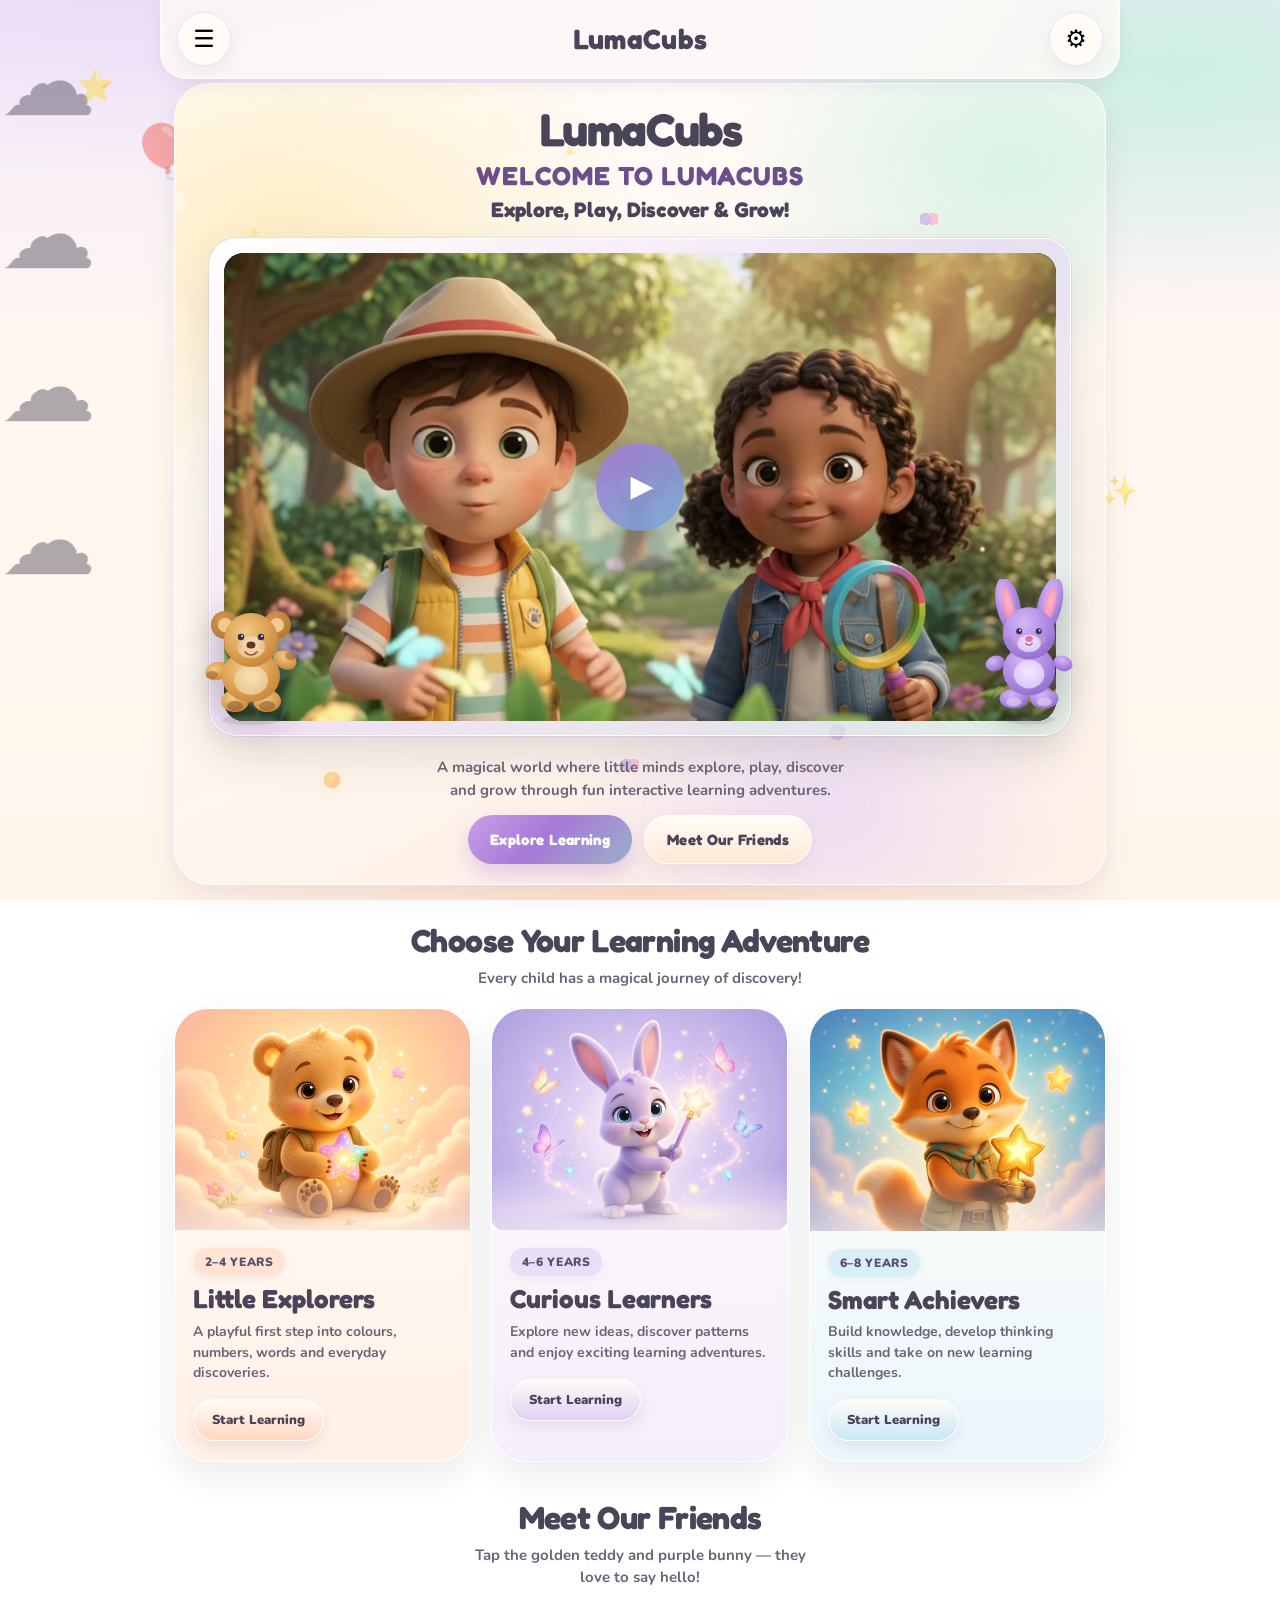
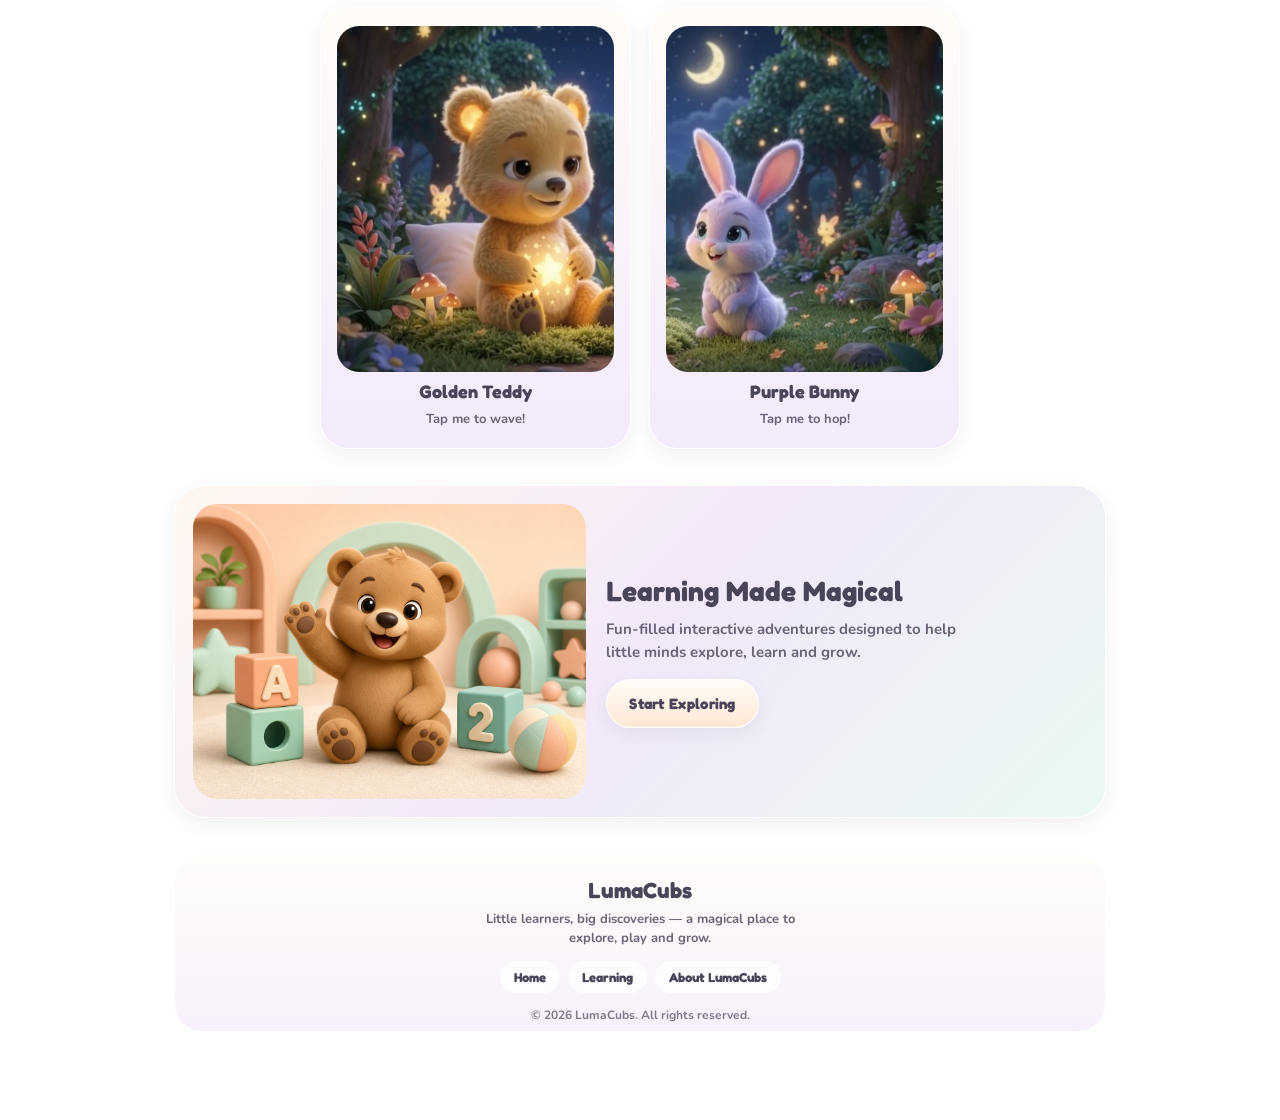
==== commit ca918e04: "icons changes" ====
--- a/index.html
+++ b/index.html
@@ -80,6 +80,7 @@
 
   <script src="config.js"></script>
   <script src="data.js"></script>
+  <script src="le-sorting-grouping.js"></script>
   <script src="le-numbers-math.js"></script>
   <script src="game.js"></script>
 </body>
--- a/style.css
+++ b/style.css
@@ -3433,51 +3433,660 @@
 }
 
 /* ============================================================
-   Phase 1 � Age-based homepage
+   Premium magical homepage
    ============================================================ */
 
-.home-age-page {
-  max-width: 1100px;
+.home-age-page,
+.home-premium {
+  max-width: 1180px;
   margin: 0 auto;
-  padding: 8px 18px 48px;
+  padding: 4px 14px 40px;
   display: flex;
   flex-direction: column;
-  gap: 22px;
-}
-
-.home-age-intro {
+  gap: 36px;
+}
+
+.home-section-head {
   text-align: center;
-  padding: 18px 12px 4px;
-  animation: tileIn 0.55s var(--spring) both;
-}
-
-.home-age-brand {
+  margin-bottom: 18px;
+}
+.home-section-head h3 {
   margin: 0;
   font-family: var(--font-display);
-  font-size: clamp(28px, 6vw, 42px);
+  font-size: clamp(22px, 4.2vw, 32px);
   font-weight: 700;
+  color: var(--ink);
   letter-spacing: -0.02em;
-  color: var(--ink);
-  line-height: 1.1;
-}
-
-.home-age-headline {
-  margin: 8px 0 0;
-  font-family: var(--font-display);
-  font-size: clamp(18px, 3.4vw, 24px);
-  font-weight: 650;
-  color: var(--ink-soft);
-}
-
-.home-age-sub {
-  margin: 10px auto 0;
-  max-width: 42ch;
+}
+.home-section-head p {
+  margin: 8px auto 0;
+  max-width: 40ch;
   font-size: 15px;
   font-weight: 700;
   color: var(--ink-soft);
   line-height: 1.45;
 }
 
+.home-btn {
+  appearance: none;
+  border: none;
+  cursor: pointer;
+  font-family: var(--font-display);
+  font-weight: 700;
+  font-size: 15px;
+  letter-spacing: 0.02em;
+  border-radius: 999px;
+  padding: 14px 22px;
+  min-height: 48px;
+  transition: transform 0.22s var(--spring), box-shadow 0.22s var(--ease), background 0.2s ease;
+}
+.home-btn:active { transform: scale(0.96); }
+.home-btn-primary {
+  color: #fff;
+  background: linear-gradient(135deg, #C9A0E8 0%, #A878D8 45%, #8ED9BE 140%);
+  box-shadow: 0 10px 24px rgba(168, 120, 216, 0.35);
+}
+.home-btn-primary:hover,
+.home-btn-primary:focus-visible {
+  transform: translateY(-2px) scale(1.03);
+  box-shadow: 0 14px 28px rgba(168, 120, 216, 0.42);
+  outline: none;
+}
+.home-btn-secondary {
+  color: var(--ink);
+  background: linear-gradient(180deg, #FFFCF8, #FFE8D4);
+  border: 1.5px solid rgba(255, 255, 255, 0.95);
+  box-shadow: var(--shadow-soft);
+}
+.home-btn-secondary:hover,
+.home-btn-secondary:focus-visible {
+  transform: translateY(-2px) scale(1.03);
+  outline: none;
+}
+
+/* ---- Hero ---- */
+.home-hero,
+.home-hero-video-first {
+  position: relative;
+  display: flex;
+  flex-direction: column;
+  gap: 16px;
+  align-items: stretch;
+  padding: 18px 16px 20px;
+  border-radius: 36px;
+  background:
+    radial-gradient(ellipse 70% 60% at 12% 20%, rgba(255, 226, 154, 0.55), transparent 55%),
+    radial-gradient(ellipse 60% 50% at 90% 10%, rgba(200, 240, 224, 0.7), transparent 50%),
+    radial-gradient(ellipse 50% 45% at 70% 90%, rgba(232, 213, 245, 0.75), transparent 55%),
+    linear-gradient(160deg, rgba(255, 252, 248, 0.96), rgba(255, 240, 230, 0.9));
+  border: 1.5px solid rgba(255, 255, 255, 0.95);
+  box-shadow: var(--shadow);
+  overflow: hidden;
+  animation: tileIn 0.55s var(--spring) both;
+}
+
+.home-hero-magic {
+  position: absolute;
+  inset: 0;
+  pointer-events: none;
+  overflow: hidden;
+}
+.home-spark {
+  position: absolute;
+  width: 10px;
+  height: 10px;
+  border-radius: 50%;
+  background: radial-gradient(circle, #FFE29A, rgba(255, 226, 154, 0));
+  animation: homeTwinkle 2.8s ease-in-out infinite;
+}
+.home-spark.s1 { left: 8%; top: 18%; animation-delay: 0s; }
+.home-spark.s2 { left: 42%; top: 8%; width: 8px; height: 8px; animation-delay: 0.7s; }
+.home-spark.s3 { right: 12%; top: 28%; animation-delay: 1.3s; }
+.home-cloud {
+  position: absolute;
+  width: 70px;
+  height: 28px;
+  border-radius: 40px;
+  background: rgba(255, 255, 255, 0.55);
+  box-shadow: 22px 8px 0 rgba(255, 255, 255, 0.4);
+  animation: homeCloud 18s linear infinite;
+  opacity: 0.7;
+}
+.home-cloud.c1 { top: 12%; left: -80px; animation-duration: 22s; }
+.home-cloud.c2 { top: 62%; left: -100px; width: 54px; animation-duration: 28s; animation-delay: -8s; }
+.home-butterfly {
+  position: absolute;
+  width: 18px;
+  height: 14px;
+  background:
+    radial-gradient(circle at 30% 50%, #C9B1E8 0 42%, transparent 43%),
+    radial-gradient(circle at 70% 50%, #FFB4C8 0 42%, transparent 43%);
+  animation: homeFlutter 7s ease-in-out infinite;
+  opacity: 0.75;
+}
+.home-butterfly.b1 { right: 18%; top: 16%; }
+.home-butterfly.b2 { left: 48%; bottom: 14%; animation-delay: -2.5s; }
+.home-flower {
+  position: absolute;
+  width: 16px;
+  height: 16px;
+  border-radius: 50%;
+  background: radial-gradient(circle at 40% 40%, #FFE29A, #FFB894);
+  box-shadow: 0 0 12px rgba(255, 226, 154, 0.7);
+  animation: homeGlow 3.5s ease-in-out infinite;
+}
+.home-flower.f1 { left: 16%; bottom: 12%; }
+.home-flower.f2 { right: 28%; bottom: 18%; background: radial-gradient(circle at 40% 40%, #E8D5F5, #C9B1E8); animation-delay: -1.2s; }
+
+@keyframes homeTwinkle {
+  0%, 100% { transform: scale(0.6); opacity: 0.35; }
+  50% { transform: scale(1.25); opacity: 0.95; }
+}
+@keyframes homeCloud {
+  from { transform: translateX(0); }
+  to { transform: translateX(120vw); }
+}
+@keyframes homeFlutter {
+  0%, 100% { transform: translate(0, 0) rotate(-8deg); }
+  50% { transform: translate(-18px, -14px) rotate(10deg); }
+}
+@keyframes homeGlow {
+  0%, 100% { transform: scale(0.9); filter: brightness(1); }
+  50% { transform: scale(1.15); filter: brightness(1.2); }
+}
+@keyframes homeTeddyFloat {
+  0%, 100% { transform: translateY(0) rotate(-2deg); }
+  50% { transform: translateY(-10px) rotate(2deg); }
+}
+@keyframes homeTeddyWave {
+  0%, 100% { transform: rotate(0deg); }
+  40% { transform: rotate(-14deg); }
+  70% { transform: rotate(10deg); }
+}
+@keyframes homeBunnyHop {
+  0%, 100% { transform: translateY(0); }
+  40% { transform: translateY(-14px); }
+  55% { transform: translateY(-4px); }
+}
+@keyframes homeEarWiggle {
+  0%, 100% { transform: rotate(0deg); }
+  50% { transform: rotate(-8deg); }
+}
+@keyframes homeReact {
+  0% { transform: scale(1); }
+  40% { transform: scale(1.08); }
+  100% { transform: scale(1); }
+}
+
+.home-hero-top {
+  position: relative;
+  z-index: 2;
+  text-align: center;
+  padding: 4px 8px 0;
+}
+.home-hero-copy {
+  position: relative;
+  z-index: 2;
+  padding: 4px 8px 0;
+  text-align: center;
+}
+.home-hero-brand {
+  margin: 0;
+  font-family: var(--font-display);
+  font-size: clamp(30px, 5.5vw, 46px);
+  font-weight: 700;
+  color: var(--ink);
+  letter-spacing: -0.03em;
+  line-height: 1;
+}
+.home-hero-title {
+  margin: 8px 0 0;
+  font-family: var(--font-display);
+  font-size: clamp(18px, 3.2vw, 26px);
+  font-weight: 700;
+  color: #6B4F8A;
+  text-transform: uppercase;
+  letter-spacing: 0.04em;
+}
+.home-hero-tagline {
+  margin: 6px 0 0;
+  font-family: var(--font-display);
+  font-size: clamp(16px, 2.6vw, 21px);
+  font-weight: 700;
+  color: var(--ink);
+}
+.home-hero-desc {
+  margin: 0 auto;
+  max-width: 48ch;
+  font-size: 15px;
+  font-weight: 700;
+  line-height: 1.5;
+  color: var(--ink-soft);
+}
+.home-hero-cta {
+  display: flex;
+  flex-wrap: wrap;
+  gap: 12px;
+  margin-top: 14px;
+  justify-content: center;
+}
+
+.home-hero-stage {
+  position: relative;
+  z-index: 2;
+  display: block;
+  min-width: 0;
+  width: 100%;
+  padding: 0 clamp(8px, 2vw, 18px);
+}
+
+.home-char {
+  appearance: none;
+  background: transparent;
+  border: none;
+  padding: 0;
+  cursor: pointer;
+  position: absolute;
+  bottom: 10px;
+  width: clamp(64px, 11vw, 120px);
+  transition: transform 0.25s var(--spring);
+  z-index: 5;
+  filter: drop-shadow(0 8px 14px rgba(74, 68, 88, 0.2));
+}
+.home-char-teddy { left: 0; }
+.home-char-bunny { right: 0; }
+.home-char img {
+  display: block;
+  width: 100%;
+  height: auto;
+  filter: drop-shadow(0 10px 16px rgba(74, 68, 88, 0.18));
+  pointer-events: none;
+}
+.home-char-teddy img { animation: homeTeddyFloat 3.6s ease-in-out infinite; }
+.home-char-bunny img { animation: homeBunnyHop 2.4s ease-in-out infinite; }
+.home-char:hover,
+.home-char:focus-visible {
+  transform: scale(1.06);
+  outline: none;
+}
+.home-char.is-reacting img { animation: homeReact 0.55s var(--spring); }
+.home-char-bubble {
+  position: absolute;
+  left: 50%;
+  bottom: calc(100% + 6px);
+  transform: translateX(-50%) scale(0.9);
+  min-width: 120px;
+  max-width: 180px;
+  padding: 8px 12px;
+  border-radius: 16px;
+  background: #fff;
+  color: var(--ink);
+  font-size: 12px;
+  font-weight: 800;
+  line-height: 1.3;
+  box-shadow: var(--shadow-soft);
+  opacity: 0;
+  pointer-events: none;
+  transition: opacity 0.25s ease, transform 0.25s var(--spring);
+  z-index: 5;
+}
+.home-char-bubble.is-visible {
+  opacity: 1;
+  transform: translateX(-50%) scale(1);
+}
+
+.home-video-shell {
+  min-width: 0;
+  width: 100%;
+}
+.home-video-stage {
+  position: relative;
+  border-radius: 28px;
+  padding: clamp(8px, 1.4vw, 14px);
+  background:
+    linear-gradient(145deg, rgba(255,255,255,0.98), rgba(232,213,245,0.65), rgba(200,240,224,0.5));
+  border: 1.5px solid rgba(255,255,255,0.95);
+  box-shadow:
+    0 18px 40px rgba(74, 68, 88, 0.16),
+    0 0 0 1px rgba(201, 177, 232, 0.25);
+}
+.home-video-frame {
+  position: relative;
+  aspect-ratio: 16 / 9;
+  width: 100%;
+  border-radius: 20px;
+  overflow: hidden;
+  background: #1a1428;
+  box-shadow: inset 0 0 0 2px rgba(255,255,255,0.35);
+}
+.home-welcome-video {
+  display: block;
+  width: 100%;
+  height: 100%;
+  object-fit: contain;
+  object-position: center;
+  background: #1a1428;
+  cursor: pointer;
+}
+.home-video-fallback {
+  display: none;
+  position: absolute;
+  inset: 0;
+}
+.home-video-fallback img {
+  width: 100%;
+  height: 100%;
+  object-fit: contain;
+  background: #1a1428;
+}
+.home-video-stage.is-error .home-welcome-video { display: none; }
+.home-video-stage.is-error .home-video-fallback { display: block; }
+.home-video-stage.is-error .home-video-bigplay { display: none; }
+
+.home-video-bigplay {
+  position: absolute;
+  inset: 0;
+  margin: auto;
+  width: clamp(64px, 12vw, 88px);
+  height: clamp(64px, 12vw, 88px);
+  border: none;
+  border-radius: 50%;
+  cursor: pointer;
+  display: grid;
+  place-items: center;
+  color: #fff;
+  background: linear-gradient(145deg, rgba(168, 120, 216, 0.92), rgba(110, 168, 210, 0.9));
+  box-shadow: 0 12px 28px rgba(74, 68, 88, 0.28);
+  transition: transform 0.22s var(--spring), opacity 0.2s ease;
+  z-index: 4;
+}
+.home-video-bigplay:hover,
+.home-video-bigplay:focus-visible {
+  transform: scale(1.06);
+  outline: none;
+}
+.home-video-bigplay:active { transform: scale(0.96); }
+.home-video-stage.is-playing .home-video-bigplay { opacity: 0; pointer-events: none; }
+.home-video-bigplay-icon {
+  font-size: clamp(22px, 4vw, 30px);
+  margin-left: 4px;
+  line-height: 1;
+}
+
+.home-video-status {
+  margin: 0;
+  min-height: 0;
+  font-size: 12px;
+  font-weight: 800;
+  color: var(--ink-soft);
+  text-align: center;
+}
+.home-video-status-sr {
+  position: absolute;
+  width: 1px;
+  height: 1px;
+  padding: 0;
+  margin: -1px;
+  overflow: hidden;
+  clip: rect(0, 0, 0, 0);
+  white-space: nowrap;
+  border: 0;
+}
+
+/* ---- Age-wise learning bands (below welcome video) ---- */
+.home-age-learning {
+  display: flex;
+  flex-direction: column;
+  gap: 28px;
+}
+
+.home-age-band {
+  --band-accent: #FFD8C2;
+  --band-wash: #FFF4EC;
+  position: relative;
+  padding: 20px 16px 18px;
+  border-radius: 32px;
+  background:
+    radial-gradient(ellipse 60% 50% at 8% 0%, rgba(255,255,255,0.75), transparent 55%),
+    linear-gradient(165deg, var(--band-wash), #FFFCF8 60%);
+  border: 1.5px solid rgba(255,255,255,0.95);
+  box-shadow: var(--shadow-soft);
+  overflow: hidden;
+}
+.home-age-band.tone-peach {
+  --band-accent: #FFD8C2;
+  --band-wash: #FFF1E6;
+}
+.home-age-band.tone-mint {
+  --band-accent: #C8F0E0;
+  --band-wash: #EAF8F3;
+}
+.home-age-band.tone-sun {
+  --band-accent: #FFE29A;
+  --band-wash: #FFF6E0;
+}
+
+.home-age-band-head {
+  text-align: center;
+  margin-bottom: 16px;
+  position: relative;
+  z-index: 1;
+}
+.home-age-band-ages {
+  display: inline-flex;
+  margin: 0;
+  font-size: 12px;
+  font-weight: 900;
+  letter-spacing: 0.05em;
+  text-transform: uppercase;
+  color: #5C4F6E;
+  background: color-mix(in srgb, var(--band-accent) 72%, white);
+  border-radius: 999px;
+  padding: 6px 12px;
+}
+.home-age-band-title {
+  margin: 10px 0 0;
+  font-family: var(--font-display);
+  font-size: clamp(24px, 4vw, 34px);
+  font-weight: 700;
+  color: var(--ink);
+  letter-spacing: -0.02em;
+}
+.home-age-band-desc {
+  margin: 8px auto 0;
+  max-width: 42ch;
+  font-size: 15px;
+  font-weight: 700;
+  line-height: 1.45;
+  color: var(--ink-soft);
+}
+
+.home-age-band-grid {
+  display: grid;
+  grid-template-columns: repeat(3, minmax(0, 1fr));
+  gap: 14px;
+}
+
+.home-age-band-card {
+  width: 100%;
+}
+
+@media (max-width: 920px) {
+  .home-age-band-grid {
+    grid-template-columns: 1fr;
+    max-width: 460px;
+    margin: 0 auto;
+  }
+}
+
+@media (min-width: 700px) and (max-width: 920px) {
+  .home-age-band-grid {
+    grid-template-columns: repeat(2, minmax(0, 1fr));
+    max-width: none;
+  }
+}
+
+@media (max-width: 430px) {
+  .home-age-band {
+    padding: 16px 12px 14px;
+    border-radius: 26px;
+  }
+  .home-age-band-title {
+    font-size: 22px;
+  }
+}
+
+@media (prefers-reduced-motion: reduce) {
+  .home-age-band-card {
+    animation: none !important;
+    transition: none !important;
+  }
+}
+
+/* ---- Friends ---- */
+.home-friends-row {
+  display: grid;
+  grid-template-columns: repeat(2, minmax(0, 1fr));
+  gap: 18px;
+  max-width: 640px;
+  margin: 0 auto;
+}
+.home-friend-card {
+  appearance: none;
+  border: none;
+  cursor: pointer;
+  display: flex;
+  flex-direction: column;
+  align-items: center;
+  gap: 8px;
+  padding: 18px 16px 20px;
+  border-radius: 28px;
+  background: linear-gradient(180deg, #FFFCF8, #F3EAFB);
+  border: 1.5px solid rgba(255,255,255,0.95);
+  box-shadow: var(--shadow-soft);
+  transition: transform 0.25s var(--spring), box-shadow 0.25s var(--ease);
+}
+.home-friend-card:hover,
+.home-friend-card:focus-visible {
+  transform: translateY(-6px) scale(1.02);
+  box-shadow: var(--shadow-lift);
+  outline: none;
+}
+.home-friend-card.is-reacting { animation: homeReact 0.55s var(--spring); }
+.home-friend-art {
+  width: 100%;
+  display: block;
+  border-radius: 22px;
+  overflow: hidden;
+  aspect-ratio: 4 / 5;
+  background: #2a2438;
+}
+.home-friend-art img {
+  width: 100%;
+  height: 100%;
+  object-fit: cover;
+  object-position: center;
+  transition: transform 0.4s var(--ease);
+}
+.home-friend-card:hover .home-friend-art img,
+.home-friend-card:focus-visible .home-friend-art img {
+  transform: scale(1.04);
+}
+.home-friend-card.is-reacting .home-friend-art img {
+  animation: homeReact 0.55s var(--spring);
+}
+.home-friend-name {
+  font-family: var(--font-display);
+  font-size: 18px;
+  font-weight: 700;
+  color: var(--ink);
+}
+.home-friend-hint {
+  font-size: 13px;
+  font-weight: 700;
+  color: var(--ink-soft);
+}
+
+/* ---- Learning cards ---- */
+.home-learn-grid {
+  display: grid;
+  grid-template-columns: repeat(3, minmax(0, 1fr));
+  gap: 16px;
+}
+.home-learn-card {
+  --learn-wash: #FFF4EC;
+  appearance: none;
+  border: none;
+  cursor: pointer;
+  display: flex;
+  flex-direction: column;
+  text-align: left;
+  padding: 0;
+  overflow: hidden;
+  border-radius: 24px;
+  background: linear-gradient(180deg, var(--learn-wash), #FFFCF8);
+  border: 1.5px solid rgba(255,255,255,0.95);
+  box-shadow: var(--shadow-soft);
+  color: inherit;
+  transition: transform 0.25s var(--spring), box-shadow 0.25s var(--ease);
+  animation: tileIn 0.55s var(--spring) both;
+  animation-delay: var(--home-learn-delay, 0ms);
+}
+.home-learn-card.tone-peach { --learn-wash: #FFF1E6; }
+.home-learn-card.tone-sky { --learn-wash: #EAF4FC; }
+.home-learn-card.tone-lilac { --learn-wash: #F3EAFB; }
+.home-learn-card.tone-mint { --learn-wash: #EAF8F3; }
+.home-learn-card.tone-rose { --learn-wash: #FFEAF0; }
+.home-learn-card.tone-violet { --learn-wash: #EFE8FF; }
+.home-learn-card.tone-aqua { --learn-wash: #E5F7F8; }
+.home-learn-card.tone-sun { --learn-wash: #FFF6E0; }
+.home-learn-card.tone-sage { --learn-wash: #EAF5EA; }
+.home-learn-card.tone-coral { --learn-wash: #FFE8E0; }
+.home-learn-card.tone-leaf { --learn-wash: #E8F6E8; }
+.home-learn-card:hover,
+.home-learn-card:focus-visible {
+  transform: translateY(-6px) scale(1.015);
+  box-shadow: var(--shadow-lift);
+  outline: none;
+}
+.home-learn-card:active { transform: translateY(-1px) scale(0.99); }
+.home-learn-art {
+  display: block;
+  aspect-ratio: 4 / 3;
+  overflow: hidden;
+  background: #f3eafb;
+}
+.home-learn-art img {
+  width: 100%;
+  height: 100%;
+  object-fit: cover;
+  transition: transform 0.4s var(--ease);
+}
+.home-learn-card:hover .home-learn-art img,
+.home-learn-card:focus-visible .home-learn-art img {
+  transform: scale(1.05);
+}
+.home-learn-body {
+  display: flex;
+  flex-direction: column;
+  gap: 6px;
+  padding: 14px 14px 16px;
+}
+.home-learn-name {
+  font-family: var(--font-display);
+  font-size: 16px;
+  font-weight: 700;
+  color: var(--ink);
+  line-height: 1.25;
+}
+.home-learn-desc {
+  font-size: 13px;
+  font-weight: 700;
+  color: var(--ink-soft);
+  line-height: 1.4;
+}
+
+/* ---- Age cards ---- */
 .home-age-grid {
   display: grid;
   grid-template-columns: repeat(3, minmax(0, 1fr));
@@ -3489,66 +4098,118 @@
   --age-accent: #FFD8C2;
   --age-accent-deep: #FFB894;
   --age-wash: #FFF4EC;
+  --age-glow: rgba(255, 184, 148, 0.35);
   position: relative;
   display: flex;
   flex-direction: column;
   text-decoration: none;
   color: inherit;
-  border-radius: 32px;
+  border-radius: 34px;
   overflow: hidden;
-  background: linear-gradient(180deg, var(--age-wash), #FFFCF8 58%);
-  border: 1.5px solid rgba(255, 255, 255, 0.95);
-  box-shadow: var(--shadow-soft);
+  background:
+    radial-gradient(ellipse 80% 55% at 50% -10%, var(--age-glow), transparent 60%),
+    linear-gradient(180deg, #FFFCF8 0%, var(--age-wash) 100%);
+  border: 1.5px solid rgba(255, 255, 255, 0.98);
+  box-shadow:
+    0 14px 32px rgba(74, 68, 88, 0.10),
+    0 2px 0 rgba(255, 255, 255, 0.9) inset;
   cursor: pointer;
   transform: translateY(0) scale(1);
   transition:
-    transform 0.28s var(--spring),
-    box-shadow 0.28s var(--ease),
+    transform 0.32s var(--spring),
+    box-shadow 0.32s var(--ease),
     border-color 0.2s ease;
   animation: tileIn 0.6s var(--spring) both;
   animation-delay: var(--age-card-delay, 0ms);
   -webkit-user-drag: none;
+  isolation: isolate;
+}
+
+.age-home-card::before {
+  content: "";
+  position: absolute;
+  inset: 0;
+  border-radius: inherit;
+  pointer-events: none;
+  background:
+    radial-gradient(circle at 18% 12%, rgba(255,255,255,0.55), transparent 28%),
+    radial-gradient(circle at 88% 18%, rgba(255,255,255,0.28), transparent 22%);
+  opacity: 0.9;
+  z-index: 1;
 }
 
 .age-home-card.tone-peach {
   --age-accent: #FFD8C2;
   --age-accent-deep: #FFB894;
   --age-wash: #FFF1E6;
+  --age-glow: rgba(255, 184, 148, 0.42);
 }
 .age-home-card.tone-mint {
   --age-accent: #C8F0E0;
   --age-accent-deep: #8ED9BE;
   --age-wash: #EAF8F3;
+  --age-glow: rgba(142, 217, 190, 0.35);
+}
+.age-home-card.tone-lilac {
+  --age-accent: #E0D0F5;
+  --age-accent-deep: #C9B1E8;
+  --age-wash: #F5EEFC;
+  --age-glow: rgba(201, 177, 232, 0.45);
+}
+.age-home-card.tone-sky {
+  --age-accent: #C8E8F5;
+  --age-accent-deep: #8EC8E0;
+  --age-wash: #ECF7FC;
+  --age-glow: rgba(142, 200, 224, 0.42);
 }
 .age-home-card.tone-sun {
   --age-accent: #FFE29A;
   --age-accent-deep: #F0C96A;
   --age-wash: #FFF6E0;
+  --age-glow: rgba(240, 201, 106, 0.35);
 }
 
 .age-home-card:hover,
 .age-home-card:focus-visible {
-  transform: translateY(-8px) scale(1.018);
-  box-shadow: var(--shadow-lift);
+  transform: translateY(-10px) scale(1.022);
+  box-shadow:
+    0 22px 44px rgba(74, 68, 88, 0.16),
+    0 0 0 1px color-mix(in srgb, var(--age-accent-deep) 55%, white),
+    0 0 28px var(--age-glow);
   border-color: var(--age-accent-deep);
   outline: none;
 }
 
 .age-home-card:active {
-  transform: translateY(-2px) scale(0.995);
+  transform: translateY(-3px) scale(0.992);
 }
 
 .age-home-card.is-selected {
-  box-shadow: 0 0 0 3px rgba(255, 255, 255, 0.9), 0 0 0 6px var(--age-accent-deep), var(--shadow-lift);
+  box-shadow:
+    0 0 0 3px rgba(255, 255, 255, 0.95),
+    0 0 0 6px var(--age-accent-deep),
+    0 20px 40px rgba(74, 68, 88, 0.14);
 }
 
 .age-home-art {
+  position: relative;
+  z-index: 2;
   display: block;
   aspect-ratio: 4 / 3;
   background:
-    radial-gradient(circle at 20% 20%, rgba(255,255,255,0.7), transparent 45%),
+    radial-gradient(circle at 30% 20%, rgba(255,255,255,0.55), transparent 42%),
     var(--age-accent);
   overflow: hidden;
+}
+
+.age-home-art::after {
+  content: "";
+  position: absolute;
+  inset: auto 0 0 0;
+  height: 28%;
+  background: linear-gradient(180deg, transparent, rgba(255, 252, 248, 0.55));
+  pointer-events: none;
+  z-index: 1;
 }
 
 .age-home-art img {
@@ -3556,16 +4217,20 @@
   width: 100%;
   height: 100%;
   object-fit: cover;
-  object-position: center;
-  transition: transform 0.45s var(--ease);
+  object-position: center 42%;
+  transition: transform 0.55s var(--ease), filter 0.35s ease;
+  filter: saturate(1.05) contrast(1.02);
 }
 
 .age-home-card:hover .age-home-art img,
 .age-home-card:focus-visible .age-home-art img {
-  transform: scale(1.04);
+  transform: scale(1.06);
+  filter: saturate(1.1) contrast(1.04) brightness(1.02);
 }
 
 .age-home-body {
+  position: relative;
+  z-index: 2;
   display: flex;
   flex-direction: column;
   gap: 8px;
@@ -3584,6 +4249,7 @@
   background: color-mix(in srgb, var(--age-accent) 70%, white);
   border-radius: 999px;
   padding: 6px 12px;
+  box-shadow: 0 2px 8px rgba(74, 68, 88, 0.06);
 }
 
 .age-home-name {
@@ -3608,70 +4274,193 @@
   font-weight: 900;
   color: #4A4458;
   background: linear-gradient(180deg, #FFFCF8, var(--age-accent));
-  border: 1.5px solid rgba(255,255,255,0.9);
+  border: 1.5px solid rgba(255,255,255,0.95);
   border-radius: 999px;
-  padding: 10px 16px;
-  box-shadow: 0 4px 12px rgba(74, 68, 88, 0.08);
-  transition: transform 0.2s var(--spring), background 0.2s ease;
+  padding: 11px 18px;
+  box-shadow: 0 6px 14px rgba(74, 68, 88, 0.10);
+  transition: transform 0.22s var(--spring), background 0.2s ease, box-shadow 0.2s ease;
 }
 
 .age-home-card:hover .age-home-cta {
-  transform: translateX(3px);
+  transform: translateX(4px) scale(1.03);
   background: linear-gradient(180deg, #fff, var(--age-accent-deep));
-}
-
-.home-age-note {
+  box-shadow: 0 8px 18px rgba(74, 68, 88, 0.14);
+}
+
+/* ---- Parent / about ---- */
+.home-parent {
+  display: grid;
+  grid-template-columns: minmax(0, 0.9fr) minmax(0, 1.1fr);
+  gap: 20px;
+  align-items: center;
+  padding: 18px;
+  border-radius: 32px;
+  background: linear-gradient(135deg, rgba(255,248,240,0.95), rgba(232,213,245,0.55), rgba(200,240,224,0.4));
+  border: 1.5px solid rgba(255,255,255,0.95);
+  box-shadow: var(--shadow-soft);
+}
+.home-parent-art {
+  border-radius: 24px;
+  overflow: hidden;
+  aspect-ratio: 4 / 3;
+  background: #FFE8D4;
+}
+.home-parent-art img {
+  width: 100%;
+  height: 100%;
+  object-fit: cover;
+}
+.home-parent-copy h3 {
+  margin: 0;
+  font-family: var(--font-display);
+  font-size: clamp(22px, 3.5vw, 28px);
+  font-weight: 700;
+  color: var(--ink);
+}
+.home-parent-copy p {
+  margin: 10px 0 16px;
+  font-size: 15px;
+  font-weight: 700;
+  line-height: 1.5;
+  color: var(--ink-soft);
+  max-width: 40ch;
+}
+
+/* ---- Footer ---- */
+.home-footer {
+  display: flex;
+  flex-direction: column;
+  gap: 14px;
+  align-items: center;
   text-align: center;
-  margin: 4px 0 0;
+  padding: 22px 16px 8px;
+  border-radius: 28px;
+  background: linear-gradient(180deg, rgba(255,252,248,0.7), rgba(232,213,245,0.35));
+  border: 1.5px solid rgba(255,255,255,0.8);
+}
+.home-footer-brand strong {
+  font-family: var(--font-display);
+  font-size: 22px;
+  color: var(--ink);
+}
+.home-footer-brand p {
+  margin: 6px auto 0;
+  max-width: 42ch;
   font-size: 13px;
   font-weight: 700;
   color: var(--ink-soft);
+  line-height: 1.45;
+}
+.home-footer-nav {
+  display: flex;
+  flex-wrap: wrap;
+  gap: 8px;
+  justify-content: center;
+}
+.home-footer-link {
+  appearance: none;
+  border: none;
+  background: rgba(255,255,255,0.7);
+  color: var(--ink);
+  font-family: var(--font-display);
+  font-size: 13px;
+  font-weight: 700;
+  padding: 8px 14px;
+  border-radius: 999px;
+  cursor: pointer;
+  transition: transform 0.2s var(--spring), background 0.2s ease;
+}
+.home-footer-link:hover,
+.home-footer-link:focus-visible {
+  transform: translateY(-2px);
+  background: #fff;
+  outline: none;
+}
+.home-footer-copy {
+  margin: 0;
+  font-size: 12px;
+  font-weight: 700;
+  color: var(--ink-soft);
   opacity: 0.85;
 }
 
 @media (max-width: 920px) {
-  .home-age-grid {
+  .home-hero,
+  .home-hero-video-first {
+    padding: 14px 12px 16px;
+    gap: 12px;
+  }
+  .home-char {
+    width: clamp(56px, 14vw, 84px);
+    bottom: 8px;
+  }
+  .home-age-grid,
+  .home-learn-grid {
     grid-template-columns: 1fr;
     max-width: 460px;
     margin: 0 auto;
     width: 100%;
   }
-  .age-home-card {
-    border-radius: 28px;
+  .home-learn-grid {
+    max-width: 520px;
   }
+  .age-home-card { border-radius: 28px; }
+  .home-parent {
+    grid-template-columns: 1fr;
+    text-align: center;
+  }
+  .home-parent-copy p { margin-left: auto; margin-right: auto; }
+}
+
+@media (min-width: 700px) and (max-width: 920px) {
+  .home-learn-grid {
+    grid-template-columns: repeat(2, minmax(0, 1fr));
+    max-width: none;
+  }
 }
 
 @media (min-width: 921px) and (max-width: 1100px) {
-  .home-age-grid {
-    gap: 14px;
+  .home-age-grid { gap: 14px; }
+  .home-learn-grid { grid-template-columns: repeat(3, minmax(0, 1fr)); gap: 12px; }
+  .age-home-body { padding: 14px 14px 16px; }
+}
+
+@media (max-width: 430px) {
+  .home-premium {
+    padding: 4px 12px 32px;
+    gap: 28px;
   }
-  .age-home-body {
-    padding: 14px 14px 16px;
+  .home-hero-brand { font-size: 28px; }
+  .home-hero-stage { padding: 0 2px; }
+  .home-char {
+    width: 52px;
+    bottom: 6px;
   }
-}
-
-@media (max-width: 430px) {
-  .home-age-page {
-    padding: 4px 12px 36px;
-    gap: 16px;
-  }
-  .home-age-brand {
-    font-size: 26px;
-  }
-  .age-home-name {
-    font-size: 20px;
-  }
-  .age-home-desc {
-    font-size: 13px;
-  }
+  .home-char-teddy { left: -2px; }
+  .home-char-bunny { right: -2px; }
+  .home-video-stage { border-radius: 22px; padding: 8px; }
+  .home-video-frame { border-radius: 16px; }
+  .home-friends-row { gap: 12px; }
+  .age-home-name { font-size: 20px; }
+  .age-home-desc { font-size: 13px; }
 }
 
 @media (prefers-reduced-motion: reduce) {
+  .home-spark,
+  .home-cloud,
+  .home-butterfly,
+  .home-flower,
+  .home-char img,
+  .home-friend-art img,
+  .home-learn-card,
   .age-home-card,
   .age-home-art img,
-  .age-home-cta {
-    transition: none;
-    animation: none;
+  .age-home-cta,
+  .home-btn,
+  .home-vid-btn,
+  .home-video-bigplay {
+    animation: none !important;
+    transition: none !important;
   }
 }
 
@@ -6811,3 +7600,471 @@
   .le-nm-grid { grid-template-columns: 1fr; }
   .le-nm-choice { min-width: 64px; font-size: 22px; }
 }
+
+/* ========== Sorting & Grouping mini-games ========== */
+body.le-nm-sg-dragging { touch-action: none; user-select: none; overflow: hidden; }
+.le-nm-sg-ghost {
+  position: fixed;
+  z-index: 9999;
+  pointer-events: none;
+  width: 72px;
+  height: 72px;
+  opacity: 0.92;
+  filter: drop-shadow(0 10px 16px rgba(91,74,122,0.35));
+  transform: scale(1.08);
+}
+.le-nm-sg {
+  width: 100%;
+  max-width: 920px;
+  margin: 0 auto;
+  display: flex;
+  flex-direction: column;
+  gap: 12px;
+}
+.le-nm-sg-obj {
+  appearance: none;
+  border: none;
+  background: rgba(255,252,248,0.92);
+  border-radius: 18px;
+  width: 76px;
+  height: 76px;
+  padding: 4px;
+  cursor: grab;
+  touch-action: none;
+  box-shadow: 0 6px 0 rgba(91,74,122,0.12);
+  transition: transform 0.18s ease, box-shadow 0.18s ease;
+  display: inline-flex;
+  align-items: center;
+  justify-content: center;
+}
+.le-nm-sg-obj:active { cursor: grabbing; }
+.le-nm-sg-obj.is-selected {
+  outline: 3px solid #7ECDB5;
+  transform: translateY(-4px);
+}
+.le-nm-sg-obj.is-dragging { opacity: 0.35; }
+.le-nm-sg-obj.is-placed {
+  cursor: default;
+  box-shadow: none;
+  background: transparent;
+}
+.le-nm-sg-obj.is-bounce { animation: leNmSgBounce 0.4s ease; }
+.le-nm-sg-obj.is-home { animation: leNmQcPop 0.45s ease; }
+.le-nm-sg-obj.is-found {
+  outline: 3px solid #FFD166;
+  transform: scale(1.08);
+}
+.le-nm-sg-obj.is-dim { opacity: 0.35; filter: grayscale(0.4); }
+.le-nm-sg-obj.is-size { width: auto; height: auto; min-width: 64px; min-height: 64px; transform: scale(var(--sg-scale, 1)); }
+.le-nm-sg-obj.is-suspect { width: 96px; height: 96px; }
+@keyframes leNmSgBounce {
+  0%, 100% { transform: translateX(0); }
+  25% { transform: translateX(-8px); }
+  75% { transform: translateX(8px); }
+}
+
+/* Factory */
+.le-nm-sg-factory {
+  background: linear-gradient(180deg, #FFF0F5 0%, #FFE4EC 40%, #F6E8FF 100%);
+  border-radius: 28px;
+  padding: 14px;
+  box-shadow: inset 0 0 0 3px rgba(255,143,171,0.25);
+}
+.le-nm-sg-machines {
+  display: grid;
+  grid-template-columns: repeat(auto-fit, minmax(120px, 1fr));
+  gap: 10px;
+}
+.le-nm-sg-machine {
+  background: rgba(255,252,248,0.85);
+  border-radius: 22px;
+  padding: 10px 8px 12px;
+  border: 3px solid color-mix(in srgb, var(--sg-color) 65%, #fff);
+  min-height: 140px;
+  display: flex;
+  flex-direction: column;
+  align-items: center;
+  gap: 6px;
+  transition: transform 0.2s ease, box-shadow 0.2s ease;
+}
+.le-nm-sg-machine.is-over,
+.le-nm-sg-station.is-over,
+.le-nm-sg-habitat.is-over,
+.le-nm-sg-size-zone.is-over,
+.le-nm-sg-size-slot.is-over,
+.le-nm-sg-furn.is-over,
+.le-nm-sg-bed.is-over {
+  transform: translateY(-3px) scale(1.03);
+  box-shadow: 0 10px 24px rgba(91,74,122,0.18);
+}
+.le-nm-sg-machine.is-success,
+.le-nm-sg-station.is-success,
+.le-nm-sg-habitat.is-success,
+.le-nm-sg-size-zone.is-success,
+.le-nm-sg-size-slot.is-success,
+.le-nm-sg-furn.is-success,
+.le-nm-sg-bed.is-success,
+.le-nm-sg-belong-group.is-success {
+  animation: leNmQcPop 0.4s ease;
+}
+.le-nm-sg-machine-light {
+  width: 28px;
+  height: 28px;
+  border-radius: 50%;
+  background: var(--sg-color);
+  box-shadow: 0 0 16px var(--sg-color);
+}
+.le-nm-sg-machine-slot {
+  flex: 1;
+  width: 100%;
+  min-height: 70px;
+  display: flex;
+  flex-wrap: wrap;
+  gap: 4px;
+  justify-content: center;
+  align-items: center;
+  background: color-mix(in srgb, var(--sg-color) 18%, #fff);
+  border-radius: 16px;
+}
+.le-nm-sg-machine-label {
+  font-weight: 900;
+  font-size: 13px;
+  text-transform: capitalize;
+  color: #5B4A7A;
+}
+.le-nm-sg-conveyor {
+  margin-top: 8px;
+  background: linear-gradient(180deg, #C9A0FF 0%, #A878E0 100%);
+  border-radius: 20px;
+  padding: 12px 8px;
+  overflow: hidden;
+}
+.le-nm-sg-belt {
+  display: flex;
+  flex-wrap: wrap;
+  gap: 10px;
+  justify-content: center;
+  animation: leNmSgBelt 12s linear infinite;
+}
+@keyframes leNmSgBelt {
+  0% { transform: translateX(0); }
+  50% { transform: translateX(6px); }
+  100% { transform: translateX(0); }
+}
+
+/* Shape city */
+.le-nm-sg-city {
+  background: linear-gradient(180deg, #EAF4FF 0%, #D6E8FF 45%, #FFE8C8 100%);
+  border-radius: 28px;
+  padding: 14px;
+}
+.le-nm-sg-stations {
+  display: grid;
+  grid-template-columns: repeat(auto-fit, minmax(130px, 1fr));
+  gap: 10px;
+}
+.le-nm-sg-station {
+  background: rgba(255,252,248,0.9);
+  border-radius: 20px;
+  padding: 10px;
+  border: 3px dashed rgba(126,95,176,0.35);
+  min-height: 150px;
+  text-align: center;
+}
+.le-nm-sg-station.is-built {
+  border-style: solid;
+  border-color: #7ECDB5;
+  background: linear-gradient(180deg, #FFFCF8, #EAF8F2);
+}
+.le-nm-sg-station-pad,
+.le-nm-sg-station-build {
+  min-height: 48px;
+  display: flex;
+  flex-wrap: wrap;
+  gap: 4px;
+  justify-content: center;
+  align-items: center;
+}
+.le-nm-sg-station-label {
+  display: block;
+  font-weight: 900;
+  font-size: 13px;
+  color: #5B4A7A;
+  text-transform: capitalize;
+}
+.le-nm-sg-station-count { font-size: 12px; font-weight: 800; color: #7B6B9A; }
+.le-nm-sg-shape-tray {
+  display: flex;
+  flex-wrap: wrap;
+  gap: 10px;
+  justify-content: center;
+  padding: 10px;
+  background: rgba(255,252,248,0.65);
+  border-radius: 18px;
+}
+
+/* Habitats */
+.le-nm-sg-habitats {
+  background: linear-gradient(135deg, #EAF8F3 0%, #EEF6FF 50%, #FFF8E8 100%);
+  border-radius: 28px;
+  padding: 14px;
+}
+.le-nm-sg-habitat-map {
+  display: grid;
+  grid-template-columns: repeat(auto-fit, minmax(140px, 1fr));
+  gap: 10px;
+}
+.le-nm-sg-habitat {
+  border-radius: 22px;
+  min-height: 150px;
+  padding: 10px;
+  border: 3px solid rgba(255,252,248,0.8);
+  display: flex;
+  flex-direction: column;
+  gap: 6px;
+}
+.le-nm-sg-habitat.is-forest { background: linear-gradient(180deg, #B8E0C8, #4F9B78); }
+.le-nm-sg-habitat.is-ocean { background: linear-gradient(180deg, #A8D4F0, #4A8BC2); }
+.le-nm-sg-habitat.is-farm { background: linear-gradient(180deg, #FFE29A, #E8B86D); }
+.le-nm-sg-habitat.is-snow { background: linear-gradient(180deg, #FFFCF8, #D6E8FF); }
+.le-nm-sg-habitat.is-alive { box-shadow: inset 0 0 0 3px rgba(255,209,102,0.7); }
+.le-nm-sg-habitat-title {
+  font-weight: 900;
+  color: #3D3550;
+  text-shadow: 0 1px 0 rgba(255,255,255,0.5);
+}
+.le-nm-sg-habitat-dwell {
+  flex: 1;
+  display: flex;
+  flex-wrap: wrap;
+  gap: 4px;
+  justify-content: center;
+  align-items: flex-end;
+}
+.le-nm-sg-animal-trail {
+  display: flex;
+  flex-wrap: wrap;
+  gap: 10px;
+  justify-content: center;
+  padding: 10px;
+  background: rgba(255,252,248,0.7);
+  border-radius: 18px;
+}
+
+/* Size safari */
+.le-nm-sg-safari {
+  background: linear-gradient(180deg, #FFF8E8 0%, #FFE29A 40%, #EAF8F3 100%);
+  border-radius: 28px;
+  padding: 14px;
+}
+.le-nm-sg-size-zones,
+.le-nm-sg-size-slots {
+  display: grid;
+  grid-template-columns: repeat(auto-fit, minmax(120px, 1fr));
+  gap: 10px;
+}
+.le-nm-sg-size-zone,
+.le-nm-sg-size-slot {
+  background: rgba(255,252,248,0.88);
+  border-radius: 20px;
+  min-height: 140px;
+  padding: 10px;
+  border: 3px dashed rgba(232,184,74,0.55);
+  text-align: center;
+}
+.le-nm-sg-size-zone.is-s { border-color: #7ECDB5; }
+.le-nm-sg-size-zone.is-m { border-color: #FFD166; }
+.le-nm-sg-size-zone.is-l { border-color: #FF8FAB; }
+.le-nm-sg-size-label { font-weight: 900; color: #5B4A7A; }
+.le-nm-sg-size-pad {
+  min-height: 80px;
+  display: flex;
+  flex-wrap: wrap;
+  gap: 4px;
+  justify-content: center;
+  align-items: center;
+}
+.le-nm-sg-size-pool {
+  display: flex;
+  flex-wrap: wrap;
+  gap: 12px;
+  justify-content: center;
+  align-items: flex-end;
+  padding: 12px;
+}
+
+/* Room */
+.le-nm-sg-room {
+  background: linear-gradient(180deg, #F6F0FC 0%, #FFE8DA 55%, #EAF4FF 100%);
+  border-radius: 28px;
+  padding: 14px;
+}
+.le-nm-sg-furniture {
+  display: grid;
+  grid-template-columns: repeat(auto-fit, minmax(120px, 1fr));
+  gap: 10px;
+}
+.le-nm-sg-furn {
+  border-radius: 18px;
+  min-height: 130px;
+  padding: 8px;
+  border: 3px solid rgba(255,252,248,0.85);
+}
+.le-nm-sg-furn.is-toys { background: linear-gradient(180deg, #FFD8C2, #FFB86B); }
+.le-nm-sg-furn.is-clothes { background: linear-gradient(180deg, #E8D5F5, #C9A0FF); }
+.le-nm-sg-furn.is-books { background: linear-gradient(180deg, #A8D4F0, #7EB8E0); }
+.le-nm-sg-furn.is-school { background: linear-gradient(180deg, #C8F0E0, #7ECDB5); }
+.le-nm-sg-furn.is-food { background: linear-gradient(180deg, #FFE29A, #FFD166); }
+.le-nm-sg-furn.is-neat { box-shadow: inset 0 0 0 3px #7ECDB5; }
+.le-nm-sg-furn-label { font-weight: 900; font-size: 13px; color: #3D3550; }
+.le-nm-sg-furn-pad {
+  min-height: 70px;
+  display: flex;
+  flex-wrap: wrap;
+  gap: 4px;
+  justify-content: center;
+  margin-top: 6px;
+}
+.le-nm-sg-mess {
+  display: flex;
+  flex-wrap: wrap;
+  gap: 10px;
+  justify-content: center;
+  padding: 12px;
+  background: rgba(255,252,248,0.55);
+  border-radius: 18px;
+  border: 2px dashed rgba(126,95,176,0.25);
+}
+
+/* Garden */
+.le-nm-sg-garden {
+  background: linear-gradient(180deg, #E8F6E8 0%, #C8F0E0 45%, #FFF8E8 100%);
+  border-radius: 28px;
+  padding: 14px;
+}
+.le-nm-sg-beds {
+  display: grid;
+  grid-template-columns: repeat(auto-fit, minmax(130px, 1fr));
+  gap: 10px;
+}
+.le-nm-sg-bed {
+  border-radius: 20px;
+  min-height: 140px;
+  padding: 10px;
+  border: 3px solid rgba(139,90,43,0.25);
+  background: linear-gradient(180deg, #F0FAF4, #C9845A33);
+}
+.le-nm-sg-bed.is-flowers { background: linear-gradient(180deg, #FFF0F5, #FFD0DC); }
+.le-nm-sg-bed.is-fruits { background: linear-gradient(180deg, #FFF8E8, #FFE29A); }
+.le-nm-sg-bed.is-veggies { background: linear-gradient(180deg, #EAF8F3, #7ECDB5); }
+.le-nm-sg-bed.is-plants { background: linear-gradient(180deg, #E8F6E8, #4F9B78); }
+.le-nm-sg-bed.is-bloom {
+  box-shadow: 0 0 0 3px #FFD166, inset 0 0 20px rgba(255,209,102,0.35);
+}
+.le-nm-sg-bed-label { font-weight: 900; font-size: 13px; color: #3D3550; }
+.le-nm-sg-bed-pad {
+  min-height: 70px;
+  display: flex;
+  flex-wrap: wrap;
+  gap: 4px;
+  justify-content: center;
+  margin-top: 6px;
+}
+.le-nm-sg-garden-finds {
+  display: flex;
+  flex-wrap: wrap;
+  gap: 10px;
+  justify-content: center;
+  padding: 10px;
+}
+
+/* Belong together */
+.le-nm-sg-belong {
+  background: linear-gradient(180deg, #F3EEFF 0%, #E0D0F5 50%, #FFF0F5 100%);
+  border-radius: 28px;
+  padding: 14px;
+}
+.le-nm-sg-belong-stage {
+  display: flex;
+  flex-direction: column;
+  gap: 12px;
+}
+.le-nm-sg-belong-group {
+  background: rgba(255,252,248,0.9);
+  border: 3px dashed #C9A0FF;
+  border-radius: 24px;
+  padding: 14px;
+  min-height: 120px;
+  text-align: center;
+}
+.le-nm-sg-belong-group.is-complete {
+  border-style: solid;
+  border-color: #7ECDB5;
+  background: linear-gradient(180deg, #FFFCF8, #EAF8F2);
+}
+.le-nm-sg-belong-title { font-weight: 900; color: #7E5FB0; display: block; }
+.le-nm-sg-belong-need { font-size: 12px; font-weight: 800; color: #7B6B9A; }
+.le-nm-sg-belong-pad {
+  display: flex;
+  flex-wrap: wrap;
+  gap: 8px;
+  justify-content: center;
+  min-height: 70px;
+  margin: 8px 0;
+}
+.le-nm-sg-belong-pool {
+  display: flex;
+  flex-wrap: wrap;
+  gap: 10px;
+  justify-content: center;
+}
+.le-nm-sg-belong-unlock {
+  margin-top: 8px;
+  animation: leNmQcPop 0.45s ease;
+}
+.le-nm-sg-belong-unlock p { margin: 4px 0 0; font-weight: 900; color: #7E5FB0; }
+
+/* Odd one out */
+.le-nm-sg-odd {
+  background: linear-gradient(180deg, #FFF5F0 0%, #FFD8C8 40%, #F3EEFF 100%);
+  border-radius: 28px;
+  padding: 14px;
+  text-align: center;
+}
+.le-nm-sg-detective {
+  display: inline-flex;
+  align-items: center;
+  gap: 8px;
+  margin-bottom: 8px;
+}
+.le-nm-sg-mag { animation: leNmSgMag 2s ease-in-out infinite; }
+@keyframes leNmSgMag {
+  0%, 100% { transform: translate(0,0) rotate(-8deg); }
+  50% { transform: translate(6px,-4px) rotate(8deg); }
+}
+.le-nm-sg-mystery-board {
+  display: flex;
+  flex-wrap: wrap;
+  gap: 14px;
+  justify-content: center;
+  padding: 16px;
+  background: rgba(255,252,248,0.75);
+  border-radius: 22px;
+  border: 3px solid rgba(126,95,176,0.2);
+}
+.le-nm-sg-odd-explain {
+  margin: 12px 0 0;
+  font-weight: 900;
+  color: #7E5FB0;
+  animation: leNmQcPop 0.4s ease;
+}
+
+@media (max-width: 720px) {
+  .le-nm-sg-obj { width: 68px; height: 68px; }
+  .le-nm-sg-obj.is-suspect { width: 78px; height: 78px; }
+  .le-nm-sg-machines,
+  .le-nm-sg-stations,
+  .le-nm-sg-habitat-map,
+  .le-nm-sg-furniture,
+  .le-nm-sg-beds { grid-template-columns: 1fr 1fr; }
+}
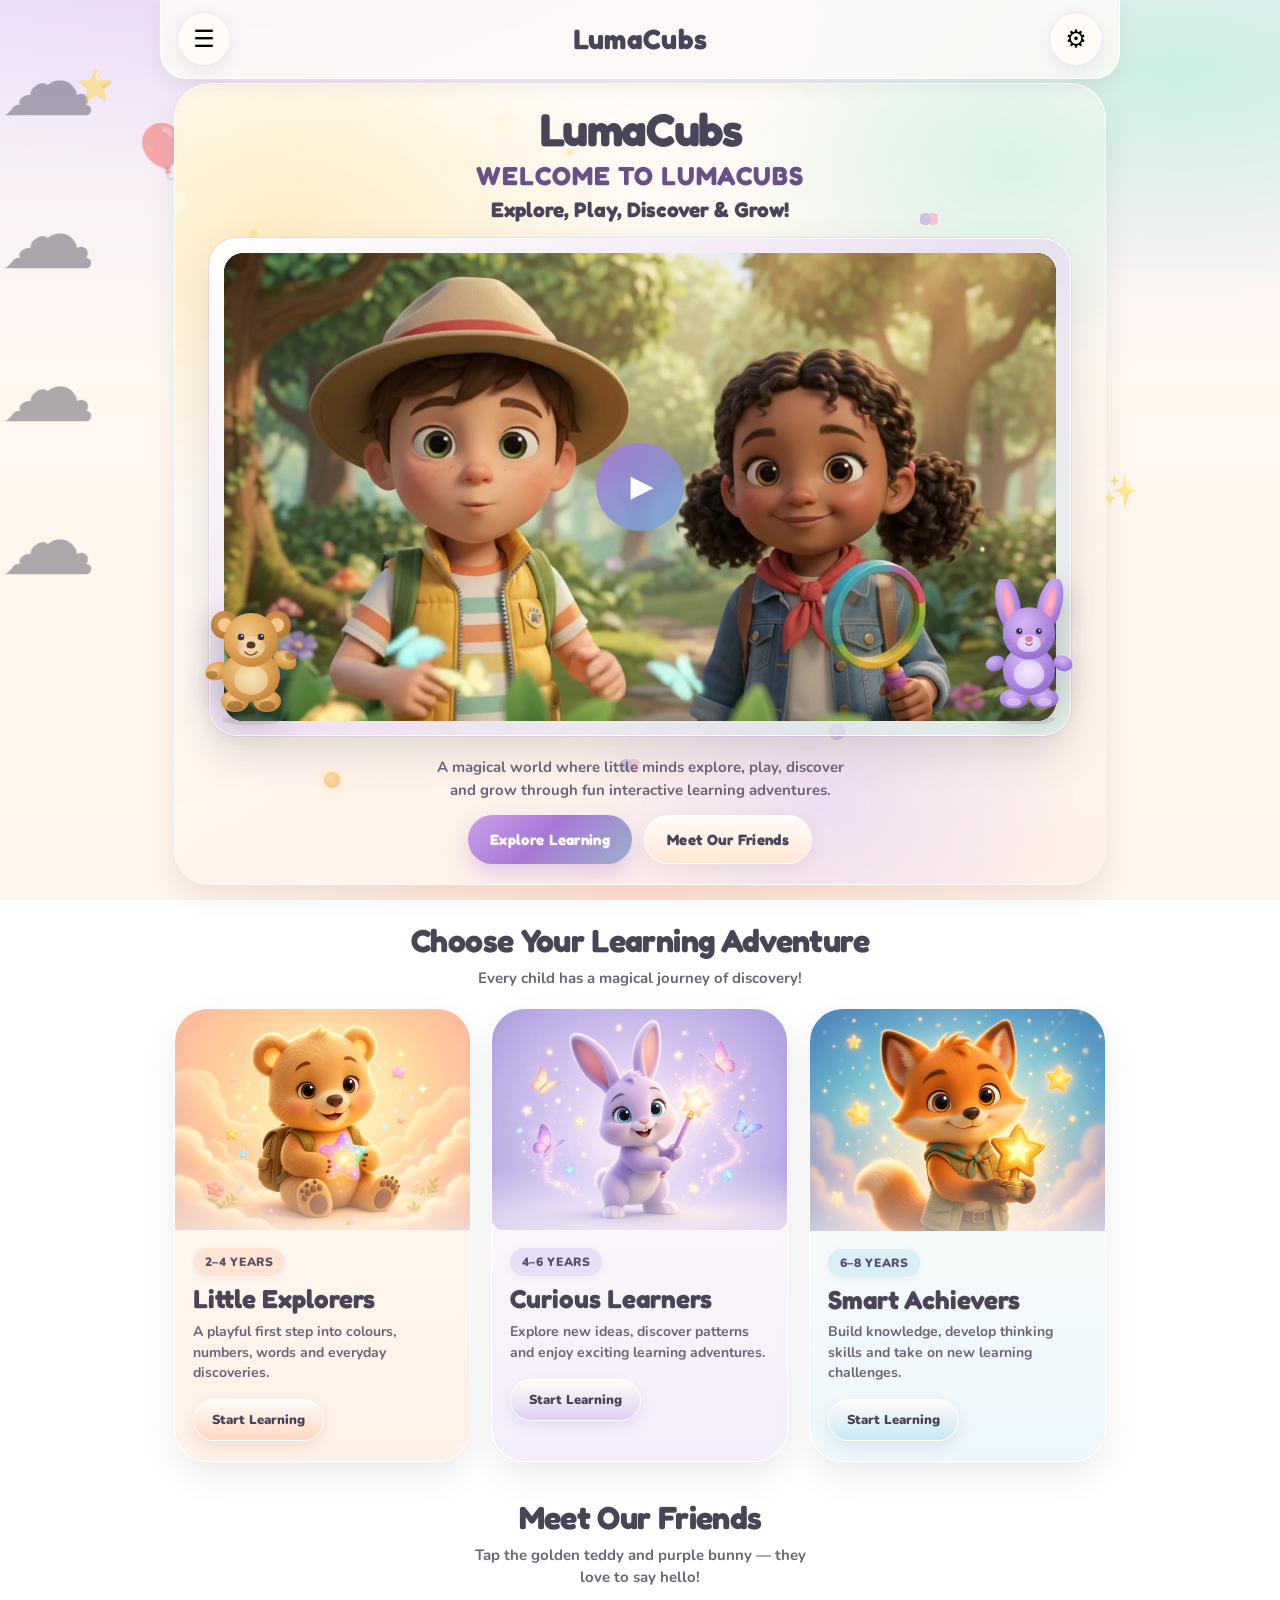
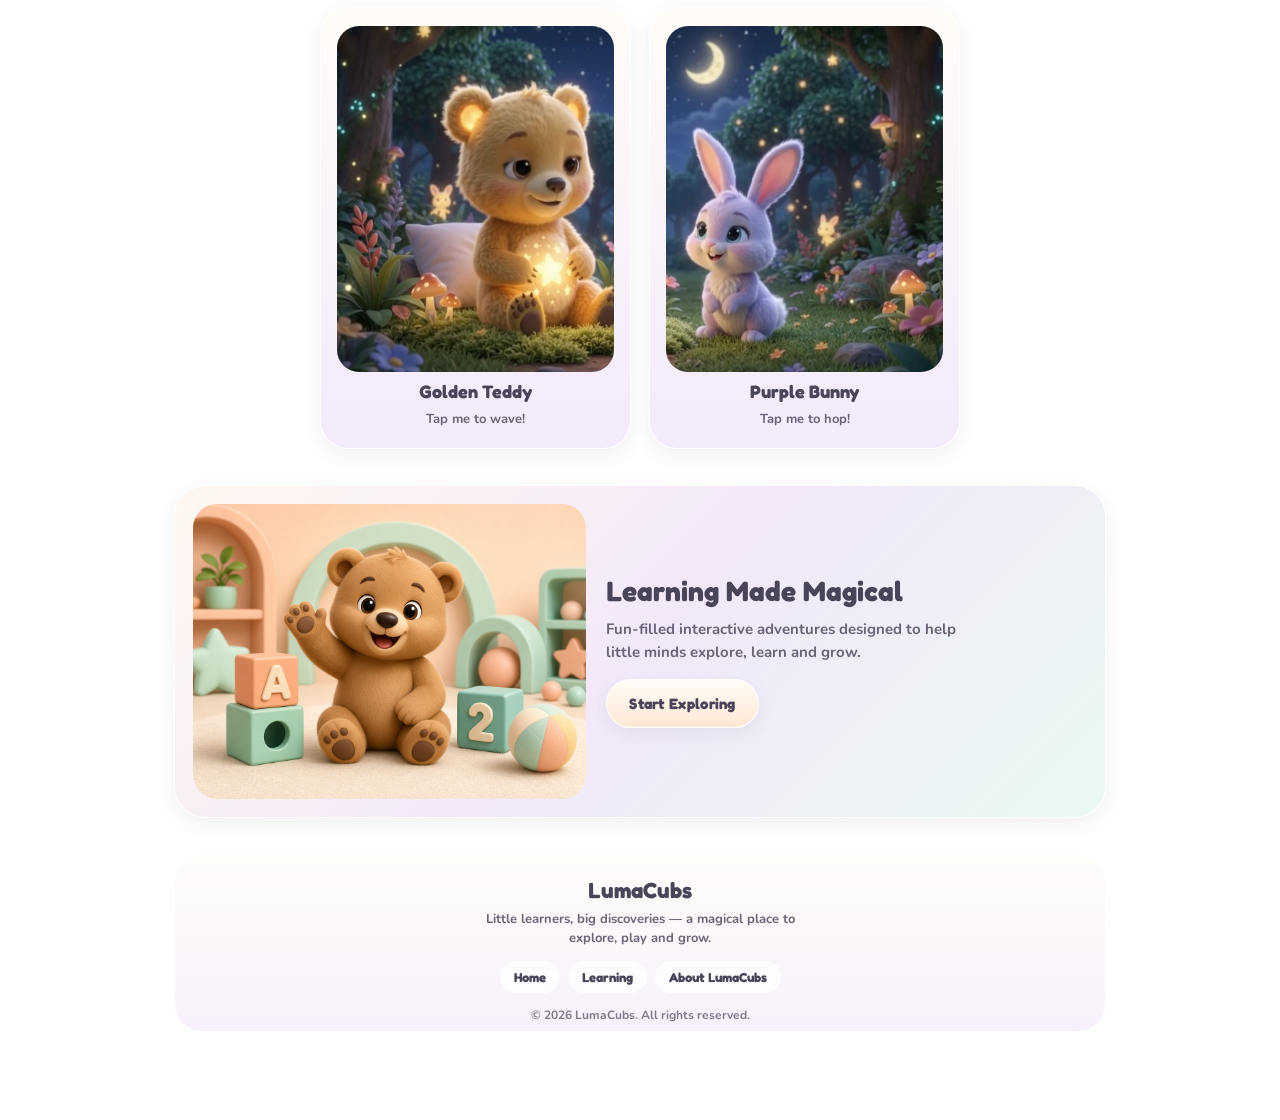
==== commit 3bd1e174: "sequencing" ====
--- a/index.html
+++ b/index.html
@@ -81,6 +81,8 @@
   <script src="config.js"></script>
   <script src="data.js"></script>
   <script src="le-sorting-grouping.js"></script>
+  <script src="le-number-sequences.js"></script>
+  <script src="le-ns-mystery-pattern.js"></script>
   <script src="le-numbers-math.js"></script>
   <script src="game.js"></script>
 </body>
--- a/style.css
+++ b/style.css
@@ -8068,3 +8068,476 @@
   .le-nm-sg-furniture,
   .le-nm-sg-beds { grid-template-columns: 1fr 1fr; }
 }
+
+/* ========== Number Order & Sequences ========== */
+body.le-nm-ns-dragging { touch-action: none; user-select: none; overflow: hidden; }
+.le-nm-ns-ghost {
+  position: fixed; z-index: 9999; pointer-events: none;
+  width: 56px; height: 56px; border-radius: 16px;
+  display: grid; place-items: center;
+  font-weight: 900; font-size: 22px; color: #5B4A7A;
+  background: #FFFCF8; box-shadow: 0 10px 20px rgba(91,74,122,.28);
+  opacity: .95;
+}
+.le-nm-ns { width: 100%; max-width: 920px; margin: 0 auto; border-radius: 28px; padding: 14px; position: relative; overflow: hidden; }
+.le-nm-ns-num {
+  appearance: none; border: none; cursor: grab; touch-action: none;
+  width: 58px; height: 58px; border-radius: 16px;
+  background: linear-gradient(180deg,#FFFCF8,#F3EEFF);
+  box-shadow: 0 5px 0 rgba(91,74,122,.14);
+  font-family: var(--font-display); font-weight: 900; font-size: 22px; color: #5B4A7A;
+  display: inline-flex; align-items: center; justify-content: center;
+}
+.le-nm-ns-num.is-selected { outline: 3px solid #7ECDB5; transform: translateY(-3px); }
+.le-nm-ns-num.is-dragging { opacity: .3; }
+.le-nm-ns-num.is-placed { cursor: default; box-shadow: none; background: transparent; width: auto; height: auto; font-size: 20px; }
+.le-nm-ns-slot.is-over { transform: scale(1.05); box-shadow: 0 0 0 3px #FFD166; }
+
+/* Train */
+.le-nm-ns-train {
+  background: linear-gradient(180deg,#EAF8F3 0%,#C8F0E0 40%,#FFE8C8 100%);
+}
+.le-nm-ns-carriages { display: flex; flex-wrap: wrap; gap: 8px; justify-content: center; margin: 8px 0 12px; }
+.le-nm-ns-carriage {
+  min-width: 64px; min-height: 72px; border-radius: 14px 14px 8px 8px;
+  background: var(--ns-car,#A8D4F0); border: 3px dashed rgba(255,252,248,.7);
+  display: flex; flex-direction: column; align-items: center; justify-content: center;
+  transition: transform .2s ease, box-shadow .2s ease;
+}
+.le-nm-ns-carriage.is-lit { border-style: solid; box-shadow: 0 0 16px var(--ns-car); }
+.le-nm-ns-carriage-label { font-weight: 900; color: #fff; text-shadow: 0 1px 2px rgba(0,0,0,.2); font-size: 20px; }
+.le-nm-ns-track { height: 10px; border-radius: 8px; background: repeating-linear-gradient(90deg,#8B5A2B 0 18px,#C9845A 18px 28px); margin-bottom: 12px; }
+.le-nm-ns-pool { display: flex; flex-wrap: wrap; gap: 10px; justify-content: center; }
+.le-nm-ns-engine { font-size: 42px; text-align: center; filter: drop-shadow(0 4px 0 rgba(0,0,0,.1)); }
+.le-nm-ns-train.is-chugging .le-nm-ns-carriages { animation: leNmNsChug 0.8s ease infinite; }
+@keyframes leNmNsChug { 0%,100%{ transform: translateX(0);} 50%{ transform: translateX(8px);} }
+
+/* Balloons */
+.le-nm-ns-sky {
+  background: linear-gradient(180deg,#A8D4F0 0%,#EAF4FF 45%,#FFE29A 100%);
+  min-height: 340px;
+}
+.le-nm-ns-balloon-field { position: relative; min-height: 210px; display: flex; flex-wrap: wrap; gap: 8px; justify-content: center; align-items: flex-end; padding: 10px; }
+.le-nm-ns-balloon {
+  appearance: none; border: none; background: transparent; cursor: pointer;
+  display: flex; flex-direction: column; align-items: center;
+  animation: leNmNsFloat 2.8s ease-in-out infinite; animation-delay: var(--ns-delay,0s);
+}
+.le-nm-ns-balloon-body {
+  width: 64px; height: 74px; border-radius: 50% 50% 46% 46%;
+  display: grid; place-items: center;
+  font-weight: 900; font-size: 22px; color: #3D3550;
+  background: linear-gradient(180deg,#FF8FAB,#C9A0FF);
+  box-shadow: inset 0 -8px 0 rgba(0,0,0,.08), 0 8px 14px rgba(91,74,122,.2);
+}
+.le-nm-ns-balloon:nth-child(3n) .le-nm-ns-balloon-body { background: linear-gradient(180deg,#FFD166,#FFB86B); }
+.le-nm-ns-balloon:nth-child(3n+1) .le-nm-ns-balloon-body { background: linear-gradient(180deg,#7ECDB5,#A8D4F0); }
+.le-nm-ns-balloon-string { width: 2px; height: 28px; background: #7E5FB0; }
+.le-nm-ns-balloon.is-flown { animation: leNmNsFly 0.7s ease forwards; pointer-events: none; }
+.le-nm-ns-balloon.is-wobble { animation: leNmSgBounce 0.4s ease; }
+@keyframes leNmNsFloat { 0%,100%{ transform: translateY(0);} 50%{ transform: translateY(-10px);} }
+@keyframes leNmNsFly { to { transform: translate(40px,-120px) scale(.4); opacity: 0; } }
+.le-nm-ns-order-bar { display: flex; flex-wrap: wrap; gap: 6px; justify-content: center; min-height: 42px; margin-top: 8px; }
+.le-nm-ns-order-chip {
+  min-width: 36px; height: 36px; border-radius: 12px; display: grid; place-items: center;
+  background: #FFFCF8; font-weight: 900; color: #7E5FB0; box-shadow: 0 3px 0 rgba(126,95,176,.2);
+}
+.le-nm-ns-sky.is-rainbow .le-nm-ns-rainbow {
+  position: absolute; inset: 10% 10% auto; height: 60px; border-radius: 50%;
+  background: conic-gradient(from 180deg,#FF6B6B,#FFD166,#7ECDB5,#A8D4F0,#C9A0FF,#FF6B6B);
+  opacity: .45; filter: blur(2px); animation: leNmQcPop .5s ease;
+}
+.le-nm-ns-teddy-guide { position: absolute; right: 12px; top: 12px; font-size: 32px; }
+
+/* Ocean */
+.le-nm-ns-ocean {
+  background: linear-gradient(180deg,#7EB8E0 0%,#A8D4F0 35%,#4A8BC2 100%);
+  color: #fff;
+}
+.le-nm-ns-chest {
+  background: linear-gradient(180deg,#E8B86D,#C4956A); border-radius: 18px;
+  padding: 12px; margin-bottom: 12px; box-shadow: inset 0 0 0 3px rgba(255,209,102,.4);
+}
+.le-nm-ns-chest.is-treasure { box-shadow: 0 0 0 4px #FFD166, 0 0 28px rgba(255,209,102,.7); }
+.le-nm-ns-chest-slots { display: flex; flex-wrap: wrap; gap: 6px; justify-content: center; }
+.le-nm-ns-shell-slot {
+  width: 54px; height: 54px; border-radius: 50% 50% 46% 46%;
+  background: rgba(255,252,248,.35); border: 2px dashed rgba(255,252,248,.7);
+  display: grid; place-items: center; font-weight: 900;
+}
+.le-nm-ns-shell-slot.is-filled { background: #FFFCF8; border-style: solid; color: #5B4A7A; }
+.le-nm-ns-reef { display: flex; flex-wrap: wrap; gap: 10px; justify-content: center; min-height: 90px; }
+.le-nm-ns-shell {
+  width: 64px; height: 58px; border-radius: 50% 50% 40% 40%;
+  background: linear-gradient(180deg,#FFD8C2,#FF8FAB); color: #3D3550;
+  animation: leNmNsFloat 3s ease-in-out infinite; animation-delay: calc(var(--ns-float,0) * .2s);
+}
+.le-nm-ns-sea-friends { display: flex; gap: 16px; justify-content: center; font-size: 28px; margin-top: 8px; opacity: .9; }
+
+/* Mystery */
+.le-nm-ns-mystery {
+  background: linear-gradient(180deg,#F3EEFF,#FFE8DA);
+  text-align: center;
+}
+.le-nm-ns-detective { font-size: 40px; margin-bottom: 6px; }
+.le-nm-ns-clue-board {
+  display: flex; flex-wrap: wrap; gap: 8px; justify-content: center;
+  padding: 14px; background: rgba(255,252,248,.85); border-radius: 20px;
+  border: 3px solid rgba(126,95,176,.25); margin-bottom: 12px;
+}
+.le-nm-ns-clue {
+  min-width: 52px; height: 52px; border-radius: 14px; display: grid; place-items: center;
+  background: #EAF4FF; font-weight: 900; font-size: 22px; color: #5B4A7A;
+}
+.le-nm-ns-clue.is-miss { background: #FFF0F5; border: 3px dashed #C9A0FF; color: #C9A0FF; }
+.le-nm-ns-clue.is-focus { box-shadow: 0 0 0 3px #FFD166; }
+.le-nm-ns-clue.is-solved { background: #EAF8F2; color: #4F9B78; }
+.le-nm-ns-clue-choices { display: flex; flex-wrap: wrap; gap: 10px; justify-content: center; }
+.le-nm-ns-clue-btn {
+  appearance: none; border: none; cursor: pointer;
+  min-width: 64px; height: 64px; border-radius: 18px;
+  background: linear-gradient(180deg,#FFFCF8,#E8D5F5);
+  font-weight: 900; font-size: 24px; color: #5B4A7A;
+  box-shadow: 0 5px 0 rgba(126,95,176,.2);
+}
+.le-nm-ns-clue-btn.is-wrong { animation: leNmSgBounce .35s ease; }
+.le-nm-ns-clue-btn.is-used { opacity: .4; }
+.le-nm-ns-mystery.is-solved .le-nm-ns-clue-board { box-shadow: 0 0 0 4px #7ECDB5; }
+
+/* Village */
+.le-nm-ns-village {
+  background: linear-gradient(180deg,#FFF8E8,#C8F0E0);
+  text-align: center;
+}
+.le-nm-ns-village-banner {
+  display: inline-block; padding: 6px 14px; border-radius: 999px;
+  background: #7E5FB0; color: #fff; font-weight: 900; font-size: 13px; letter-spacing: .04em;
+  margin-bottom: 10px;
+}
+.le-nm-ns-village-banner.is-before { background: #FF8FAB; }
+.le-nm-ns-village-banner.is-after { background: #7ECDB5; }
+.le-nm-ns-village-banner.is-between { background: #FFD166; color: #5B4A7A; }
+.le-nm-ns-houses { display: flex; flex-wrap: wrap; gap: 12px; justify-content: center; }
+.le-nm-ns-house {
+  appearance: none; border: none; cursor: pointer; width: 100px; padding: 0 0 8px;
+  background: transparent; position: relative;
+}
+.le-nm-ns-roof {
+  display: block; width: 0; height: 0; margin: 0 auto;
+  border-left: 48px solid transparent; border-right: 48px solid transparent;
+  border-bottom: 36px solid #FF8FAB;
+}
+.le-nm-ns-house:nth-child(2n) .le-nm-ns-roof { border-bottom-color: #7ECDB5; }
+.le-nm-ns-house:nth-child(3n) .le-nm-ns-roof { border-bottom-color: #FFD166; }
+.le-nm-ns-door {
+  display: grid; place-items: center; margin: 0 auto; width: 84px; height: 70px;
+  background: linear-gradient(180deg,#FFFCF8,#F0E8E0); border-radius: 0 0 12px 12px;
+  font-weight: 900; font-size: 26px; color: #5B4A7A;
+  box-shadow: 0 6px 0 rgba(91,74,122,.12);
+}
+.le-nm-ns-neighbour { display: none; font-size: 22px; }
+.le-nm-ns-house.is-open .le-nm-ns-neighbour { display: inline-block; animation: leNmQcPop .4s ease; }
+.le-nm-ns-house.is-open .le-nm-ns-door { background: #EAF8F2; }
+.le-nm-ns-house.is-shake { animation: leNmSgBounce .35s ease; }
+.le-nm-ns-visitor { font-size: 34px; margin-bottom: 4px; }
+
+/* Mountain */
+.le-nm-ns-mountain {
+  background: linear-gradient(180deg,#A8D4F0 0%,#EAF4FF 40%,#C8F0E0 100%);
+  min-height: 360px;
+}
+.le-nm-ns-summit { text-align: center; font-size: 28px; }
+.le-nm-ns-climber {
+  position: absolute; left: 12px; bottom: 120px; font-size: 34px;
+  transition: transform .35s ease;
+  transform: translateY(calc(-42px * var(--ns-step, 0)));
+}
+.le-nm-ns-platforms {
+  display: flex; flex-direction: column-reverse; gap: 8px;
+  align-items: center; margin: 10px auto 14px; max-width: 280px;
+}
+.le-nm-ns-mountain.is-down .le-nm-ns-platforms { flex-direction: column; }
+.le-nm-ns-platform {
+  width: 70%; min-height: 56px; border-radius: 16px;
+  background: linear-gradient(180deg,#C9845A,#8B5A2B);
+  border: 3px dashed rgba(255,252,248,.55);
+  display: flex; align-items: center; justify-content: center; gap: 6px;
+  color: #FFFCF8; font-weight: 900;
+}
+.le-nm-ns-platform.is-filled { border-style: solid; background: linear-gradient(180deg,#7ECDB5,#4F9B78); }
+.le-nm-ns-mountain.is-done .le-nm-ns-summit { animation: leNmQcPop .5s ease; filter: drop-shadow(0 0 8px #FFD166); }
+
+/* Pattern lab */
+.le-nm-ns-lab {
+  background: linear-gradient(180deg,#F6F0FC,#EAF4FF 50%,#FFF0F5);
+  text-align: center;
+}
+.le-nm-ns-robot { font-size: 36px; }
+.le-nm-ns-machine {
+  background: rgba(255,252,248,.8); border-radius: 22px; padding: 14px;
+  border: 3px solid rgba(126,95,176,.2); margin: 8px 0 12px;
+}
+.le-nm-ns-pattern-board { display: flex; flex-wrap: wrap; gap: 8px; justify-content: center; }
+.le-nm-ns-pat-cell {
+  min-width: 56px; height: 56px; border-radius: 14px; display: grid; place-items: center;
+  background: #A8D4F0; font-weight: 900; font-size: 22px; color: #3D3550;
+}
+.le-nm-ns-pat-cell:nth-child(2n) { background: #FFD166; }
+.le-nm-ns-pat-cell:nth-child(3n) { background: #FF8FAB; }
+.le-nm-ns-pat-cell.is-miss { background: #FFFCF8; border: 3px dashed #C9A0FF; color: #C9A0FF; }
+.le-nm-ns-pat-cell.is-filled { background: #7ECDB5; color: #fff; }
+.le-nm-ns-gears { display: flex; gap: 10px; justify-content: center; margin-top: 10px; }
+.le-nm-ns-gears span {
+  width: 18px; height: 18px; border-radius: 50%;
+  background: conic-gradient(#C9A0FF,#FFD166,#7ECDB5,#C9A0FF);
+}
+.le-nm-ns-lab.is-active .le-nm-ns-gears span { animation: leNmNsSpin 0.8s linear infinite; }
+@keyframes leNmNsSpin { to { transform: rotate(360deg); } }
+.le-nm-ns-lab-choices { display: flex; flex-wrap: wrap; gap: 10px; justify-content: center; }
+.le-nm-ns-lab-btn {
+  appearance: none; border: none; cursor: pointer;
+  min-width: 64px; height: 64px; border-radius: 18px;
+  background: linear-gradient(180deg,#FFFCF8,#D6E8FF);
+  font-weight: 900; font-size: 24px; color: #5B4A7A;
+  box-shadow: 0 5px 0 rgba(91,74,122,.15);
+}
+.le-nm-ns-lab-btn.is-wrong { animation: leNmSgBounce .35s ease; }
+
+@media (max-width: 720px) {
+  .le-nm-ns-num { width: 52px; height: 52px; font-size: 20px; }
+  .le-nm-ns-balloon-body { width: 56px; height: 64px; }
+  .le-nm-ns-house { width: 88px; }
+  .le-nm-ns-door { width: 74px; height: 62px; font-size: 22px; }
+}
+
+/* ========== Missing Number Mystery + Pattern Detective hubs ========== */
+.le-nm-mp { width: 100%; max-width: 960px; margin: 0 auto; }
+.le-nm-mp-hero {
+  display: flex; gap: 14px; align-items: center;
+  padding: 14px 16px; border-radius: 22px; margin-bottom: 14px;
+  background: rgba(255,252,248,.88);
+  box-shadow: 0 8px 0 rgba(91,74,122,.08);
+}
+.le-nm-mp-hero.is-mystery { background: linear-gradient(135deg,#F3EEFF,#FFE8DA); }
+.le-nm-mp-hero.is-lab { background: linear-gradient(135deg,#EAF4FF,#F6F0FC); }
+.le-nm-mp-hero h3 { margin: 0 0 4px; font-family: var(--font-display); color: #5B4A7A; font-size: 20px; }
+.le-nm-mp-hero p { margin: 0; font-weight: 700; color: #7B6B9A; font-size: 13px; }
+.le-nm-mp-mascot { width: 64px; height: 64px; position: relative; flex: 0 0 auto; }
+.le-nm-mp-mascot.is-detective .le-nm-mp-face {
+  position: absolute; inset: 18px 12px 8px; border-radius: 50%;
+  background: #E8B86D;
+}
+.le-nm-mp-mascot.is-detective .le-nm-mp-hat {
+  position: absolute; left: 10px; right: 10px; top: 4px; height: 18px;
+  border-radius: 8px 8px 2px 2px; background: #5B4A7A;
+}
+.le-nm-mp-mascot.is-detective .le-nm-mp-glass {
+  position: absolute; right: 4px; top: 22px; width: 22px; height: 22px;
+  border: 3px solid #7E5FB0; border-radius: 50%; background: rgba(168,212,240,.35);
+}
+.le-nm-mp-bot-head {
+  display: block; width: 36px; height: 28px; margin: 6px auto 0; border-radius: 10px;
+  background: #A8D4F0; box-shadow: inset 0 -4px 0 rgba(0,0,0,.08);
+}
+.le-nm-mp-bot-body {
+  display: block; width: 40px; height: 28px; margin: 4px auto 0; border-radius: 10px;
+  background: #C9A0FF;
+}
+.le-nm-mp-grid {
+  display: grid; grid-template-columns: repeat(auto-fit, minmax(240px, 1fr)); gap: 12px;
+}
+.le-nm-mp-card {
+  appearance: none; border: none; cursor: pointer; text-align: left;
+  display: flex; gap: 12px; align-items: center;
+  padding: 10px; border-radius: 18px;
+  background: rgba(255,252,248,.92);
+  box-shadow: 0 5px 0 rgba(91,74,122,.1);
+  transition: transform .18s ease;
+}
+.le-nm-mp-card:hover, .le-nm-mp-card:focus-visible { transform: translateY(-2px); }
+.le-nm-mp-card.is-done { background: linear-gradient(180deg,#FFFCF8,#EAF8F2); }
+.le-nm-mp-card-art {
+  width: 64px; height: 64px; border-radius: 16px; flex: 0 0 auto;
+  background: linear-gradient(135deg,#E8D5F5,#A8D4F0);
+  box-shadow: inset 0 0 0 2px rgba(255,255,255,.7);
+}
+.le-nm-mp-card-art.is-case { background: linear-gradient(135deg,#F3EEFF,#C9A0FF); }
+.le-nm-mp-card-art.is-stones { background: linear-gradient(135deg,#EAF8F3,#7ECDB5); }
+.le-nm-mp-card-art.is-bridge { background: linear-gradient(135deg,#EAF4FF,#7EB8E0); }
+.le-nm-mp-card-art.is-boxes { background: linear-gradient(135deg,#FFF8E8,#FFD166); }
+.le-nm-mp-card-art.is-stations { background: linear-gradient(135deg,#FFE8DA,#FF8FAB); }
+.le-nm-mp-card-art.is-rescue { background: linear-gradient(135deg,#E8F6E8,#4F9B78); }
+.le-nm-mp-card-art.is-multi { background: linear-gradient(135deg,#F6F0FC,#A878E0); }
+.le-nm-mp-card-art.is-final { background: linear-gradient(135deg,#FFF0F5,#FF6B6B); }
+.le-nm-mp-card-art.is-robot { background: linear-gradient(135deg,#EAF4FF,#7EB8E0); }
+.le-nm-mp-card-art.is-beads { background: linear-gradient(135deg,#FFF0F5,#FF8FAB); }
+.le-nm-mp-card-art.is-rocket { background: linear-gradient(135deg,#F3EEFF,#5B4A7A); }
+.le-nm-mp-card-art.is-garden { background: linear-gradient(135deg,#EAF8F3,#7ECDB5); }
+.le-nm-mp-card-art.is-conveyor { background: linear-gradient(135deg,#FFF8E8,#FFB86B); }
+.le-nm-mp-card-art.is-wall { background: linear-gradient(135deg,#EAF4FF,#A8D4F0); }
+.le-nm-mp-card-art.is-rule { background: linear-gradient(135deg,#F6F0FC,#C9A0FF); }
+.le-nm-mp-card-art.is-grand { background: linear-gradient(135deg,#FFE8DA,#FFD166); }
+.le-nm-mp-card-copy { display: flex; flex-direction: column; gap: 2px; min-width: 0; }
+.le-nm-mp-card-copy strong { font-size: 14px; color: #3D3550; }
+.le-nm-mp-card-copy em { font-style: normal; font-size: 12px; color: #7B6B9A; font-weight: 700; }
+.le-nm-mp-card-copy span { font-size: 12px; font-weight: 900; color: #7E5FB0; }
+
+.le-nm-mp-case, .le-nm-mp-stones, .le-nm-mp-bridge, .le-nm-mp-boxes,
+.le-nm-mp-stations, .le-nm-mp-rescue, .le-nm-mp-multi,
+.le-nm-mp-robot, .le-nm-mp-beads, .le-nm-mp-space, .le-nm-mp-pgarden,
+.le-nm-mp-conveyor, .le-nm-mp-wall, .le-nm-mp-rule {
+  border-radius: 24px; padding: 14px; text-align: center;
+}
+.le-nm-mp-case { background: linear-gradient(180deg,#F3EEFF,#FFE8DA); }
+.le-nm-mp-board, .le-nm-mp-board.mini {
+  display: flex; flex-wrap: wrap; gap: 8px; justify-content: center;
+  padding: 12px; margin-bottom: 12px; border-radius: 18px;
+  background: rgba(255,252,248,.85); border: 3px solid rgba(126,95,176,.2);
+}
+.le-nm-mp-slot, .le-nm-mp-pat, .le-nm-mp-tile, .le-nm-mp-cblock, .le-nm-mp-planet, .le-nm-mp-flower, .le-nm-mp-bead, .le-nm-mp-station, .le-nm-mp-plat, .le-nm-mp-plank, .le-nm-mp-stone, .le-nm-mp-stone-slot {
+  min-width: 52px; height: 52px; border-radius: 14px;
+  display: grid; place-items: center;
+  font-weight: 900; font-size: 22px; color: #3D3550;
+  background: #A8D4F0;
+}
+.le-nm-mp-slot.is-miss, .le-nm-mp-pat.is-miss, .le-nm-mp-tile.is-miss,
+.le-nm-mp-cblock.is-miss, .le-nm-mp-planet.is-miss, .le-nm-mp-flower.is-miss,
+.le-nm-mp-bead.is-miss, .le-nm-mp-station.is-miss, .le-nm-mp-plat.is-gap,
+.le-nm-mp-plank.is-gap, .le-nm-mp-stone-slot.is-empty {
+  background: #FFFCF8; border: 3px dashed #C9A0FF; color: #C9A0FF;
+}
+.le-nm-mp-slot.is-solved, .is-filled { background: #7ECDB5 !important; color: #fff !important; border-style: solid !important; }
+.le-nm-mp-clues, .le-nm-mp-block-pool, .le-nm-mp-stone-pool, .le-nm-mp-plank-pool, .le-nm-mp-box-pool {
+  display: flex; flex-wrap: wrap; gap: 10px; justify-content: center; margin-top: 8px;
+}
+.le-nm-mp-clue, .le-nm-mp-rule-btn {
+  appearance: none; border: none; cursor: pointer;
+  min-width: 64px; height: 64px; border-radius: 18px;
+  background: linear-gradient(180deg,#FFFCF8,#E8D5F5);
+  font-weight: 900; font-size: 24px; color: #5B4A7A;
+  box-shadow: 0 5px 0 rgba(126,95,176,.18);
+}
+.le-nm-mp-clue.is-wrong, .le-nm-mp-rule-btn.is-wrong { animation: leNmSgBounce .35s ease; }
+.le-nm-mp-clue.is-used { opacity: .4; }
+.le-nm-mp-case.is-clue .le-nm-mp-board { box-shadow: 0 0 0 4px #FFD166; }
+
+.le-nm-mp-stones { background: linear-gradient(180deg,#EAF8F3,#C8F0E0); }
+.le-nm-mp-path { display: flex; flex-wrap: wrap; gap: 8px; justify-content: center; margin-bottom: 10px; }
+.le-nm-mp-stone.is-fixed { background: #C9845A; color: #FFFCF8; border-radius: 50%; }
+.le-nm-mp-stone-slot { border-radius: 50%; width: 56px; }
+.le-nm-mp-stones.is-crossed { box-shadow: inset 0 0 0 4px #7ECDB5; }
+.le-nm-mp-walker {
+  width: 28px; height: 28px; margin: 0 auto 8px; border-radius: 50%;
+  background: #E8B86D; box-shadow: 0 4px 0 rgba(0,0,0,.12);
+}
+
+.le-nm-mp-bridge { background: linear-gradient(180deg,#EAF4FF,#7EB8E0); position: relative; }
+.le-nm-mp-river {
+  position: absolute; left: 10%; right: 10%; top: 48%; height: 24px; border-radius: 20px;
+  background: linear-gradient(90deg,#A8D4F0,#EAF4FF,#A8D4F0); opacity: .7;
+}
+.le-nm-mp-bridge-row { display: flex; flex-wrap: wrap; gap: 6px; justify-content: center; position: relative; z-index: 1; }
+.le-nm-mp-plank { background: #C9845A; color: #FFFCF8; min-width: 48px; }
+.le-nm-mp-plank.is-ok { background: #8B5A2B; }
+.le-nm-mp-bridge.is-repaired { box-shadow: inset 0 0 0 4px #FFD166; }
+
+.le-nm-mp-boxes { background: linear-gradient(180deg,#FFF8E8,#FFE29A); }
+.le-nm-mp-box-row { display: flex; flex-wrap: wrap; gap: 12px; justify-content: center; margin: 10px 0; }
+.le-nm-mp-box {
+  appearance: none; border: none; cursor: pointer; width: 72px; height: 72px;
+  border-radius: 14px; background: linear-gradient(180deg,#E8B86D,#C4956A);
+  position: relative; overflow: hidden;
+}
+.le-nm-mp-box-lid {
+  position: absolute; inset: 0 0 55% 0; background: #FFD166;
+  transition: transform .25s ease;
+}
+.le-nm-mp-box.is-open .le-nm-mp-box-lid { transform: translateY(-120%); }
+.le-nm-mp-box-num {
+  position: absolute; left: 0; right: 0; bottom: 8px;
+  font-weight: 900; font-size: 22px; color: #5B4A7A; opacity: 0;
+}
+.le-nm-mp-box.is-open .le-nm-mp-box-num { opacity: 1; }
+.le-nm-mp-boxes.is-sparkle { box-shadow: 0 0 0 4px #C9A0FF; }
+
+.le-nm-mp-stations { background: linear-gradient(180deg,#FFE8DA,#FFD0DC); }
+.le-nm-mp-station-row { display: flex; flex-wrap: wrap; gap: 8px; justify-content: center; margin: 10px 0; }
+.le-nm-mp-station { background: #FF8FAB; color: #fff; border-radius: 12px 12px 6px 6px; }
+.le-nm-mp-train-mini {
+  width: 70px; height: 28px; margin: 0 auto; border-radius: 10px;
+  background: linear-gradient(90deg,#FFD166,#FF8FAB);
+}
+.le-nm-mp-stations.is-moving .le-nm-mp-train-mini { animation: leNmNsChug .7s ease infinite; }
+
+.le-nm-mp-rescue { background: linear-gradient(180deg,#E8F6E8,#A8D4F0); position: relative; }
+.le-nm-mp-platforms { display: flex; flex-wrap: wrap; gap: 8px; justify-content: center; margin: 12px 0; }
+.le-nm-mp-plat { background: #4F9B78; color: #fff; }
+.le-nm-mp-hero-char {
+  width: 30px; height: 30px; margin: 0 auto; border-radius: 50%; background: #E8B86D;
+  transition: transform .3s ease; transform: translateX(calc(28px * var(--mp-step, 0)));
+}
+.le-nm-mp-rescue.is-saved { box-shadow: inset 0 0 0 4px #FFD166; }
+.le-nm-mp-multi { background: linear-gradient(180deg,#F6F0FC,#E0D0F5); }
+.le-nm-mp-multi.is-done .le-nm-mp-board { box-shadow: 0 0 0 4px #7ECDB5; }
+.le-nm-mp-chest-pop {
+  margin-top: 10px; font-weight: 900; color: #7E5FB0; animation: leNmQcPop .4s ease;
+}
+
+.le-nm-mp-robot { background: linear-gradient(180deg,#EAF4FF,#F6F0FC); }
+.le-nm-mp-robot-body { display: flex; flex-direction: column; align-items: center; margin-bottom: 8px; }
+.le-nm-mp-screen {
+  display: flex; flex-wrap: wrap; gap: 8px; justify-content: center;
+  padding: 12px; border-radius: 16px; background: #3D3550; margin-bottom: 10px;
+}
+.le-nm-mp-screen .le-nm-mp-pat { background: #FFD166; }
+.le-nm-mp-robot.is-happy .le-nm-mp-bot-head { background: #7ECDB5; }
+
+.le-nm-mp-beads { background: linear-gradient(180deg,#FFF0F5,#FFE8DA); }
+.le-nm-mp-string { display: flex; flex-wrap: wrap; gap: 8px; justify-content: center; margin-bottom: 12px; }
+.le-nm-mp-bead { border-radius: 50%; background: #FF8FAB; color: #fff; }
+.le-nm-mp-bead.t1 { background: #7ECDB5; }
+.le-nm-mp-bead.t2 { background: #FFD166; color: #5B4A7A; }
+.le-nm-mp-bead.t3 { background: #C9A0FF; }
+
+.le-nm-mp-space { background: linear-gradient(180deg,#2A2438,#5B4A7A 40%,#A8D4F0); color: #fff; }
+.le-nm-mp-planets { display: flex; flex-wrap: wrap; gap: 10px; justify-content: center; margin: 10px 0; }
+.le-nm-mp-planet { border-radius: 50%; background: #FFB86B; color: #3D3550; width: 58px; height: 58px; }
+.le-nm-mp-rocket {
+  width: 24px; height: 40px; margin: 8px auto; border-radius: 12px 12px 4px 4px;
+  background: linear-gradient(180deg,#FFFCF8,#FF8FAB);
+}
+.le-nm-mp-space.is-launch .le-nm-mp-rocket { animation: leNmNsFly .8s ease forwards; }
+
+.le-nm-mp-pgarden { background: linear-gradient(180deg,#EAF8F3,#FFF8E8); }
+.le-nm-mp-flowers { display: flex; flex-wrap: wrap; gap: 10px; justify-content: center; margin-bottom: 12px; }
+.le-nm-mp-flower { border-radius: 50% 50% 40% 40%; background: #FF8FAB; color: #fff; }
+.le-nm-mp-flower.f1 { background: #FFD166; color: #5B4A7A; }
+.le-nm-mp-flower.f2 { background: #C9A0FF; }
+.le-nm-mp-pgarden.is-bloom { box-shadow: inset 0 0 0 4px #7ECDB5; }
+
+.le-nm-mp-conveyor { background: linear-gradient(180deg,#FFF8E8,#FFD8C8); }
+.le-nm-mp-belt {
+  display: flex; flex-wrap: wrap; gap: 8px; justify-content: center;
+  padding: 14px 10px; margin-bottom: 10px; border-radius: 16px;
+  background: linear-gradient(90deg,#C9A0FF,#A878E0);
+}
+.le-nm-mp-conveyor.is-run .le-nm-mp-belt { animation: leNmNsChug .6s ease infinite; }
+
+.le-nm-mp-wall, .le-nm-mp-rule { background: linear-gradient(180deg,#EAF4FF,#F3EEFF); }
+.le-nm-mp-wall-board {
+  display: flex; flex-wrap: wrap; gap: 8px; justify-content: center;
+  padding: 12px; margin-bottom: 12px; border-radius: 16px;
+  background: rgba(255,252,248,.9); border: 3px solid rgba(126,95,176,.2);
+}
+.le-nm-mp-wall.is-solved .le-nm-mp-wall-board,
+.le-nm-mp-rule.is-solved .le-nm-mp-wall-board { box-shadow: 0 0 0 4px #7ECDB5; }
+.le-nm-mp-rule-q { font-weight: 900; color: #7E5FB0; margin: 8px 0; }
+.le-nm-mp-rules { display: flex; flex-wrap: wrap; gap: 8px; justify-content: center; }
+.le-nm-mp-rule-btn { min-width: 120px; height: auto; padding: 10px 12px; font-size: 14px; }
+.le-nm-mp-rule-btn.is-ok { background: #EAF8F2; outline: 3px solid #7ECDB5; }
+.hidden { display: none !important; }
+
+@media (max-width: 720px) {
+  .le-nm-mp-grid { grid-template-columns: 1fr; }
+  .le-nm-mp-slot, .le-nm-mp-pat, .le-nm-mp-tile { min-width: 46px; height: 46px; font-size: 18px; }
+}
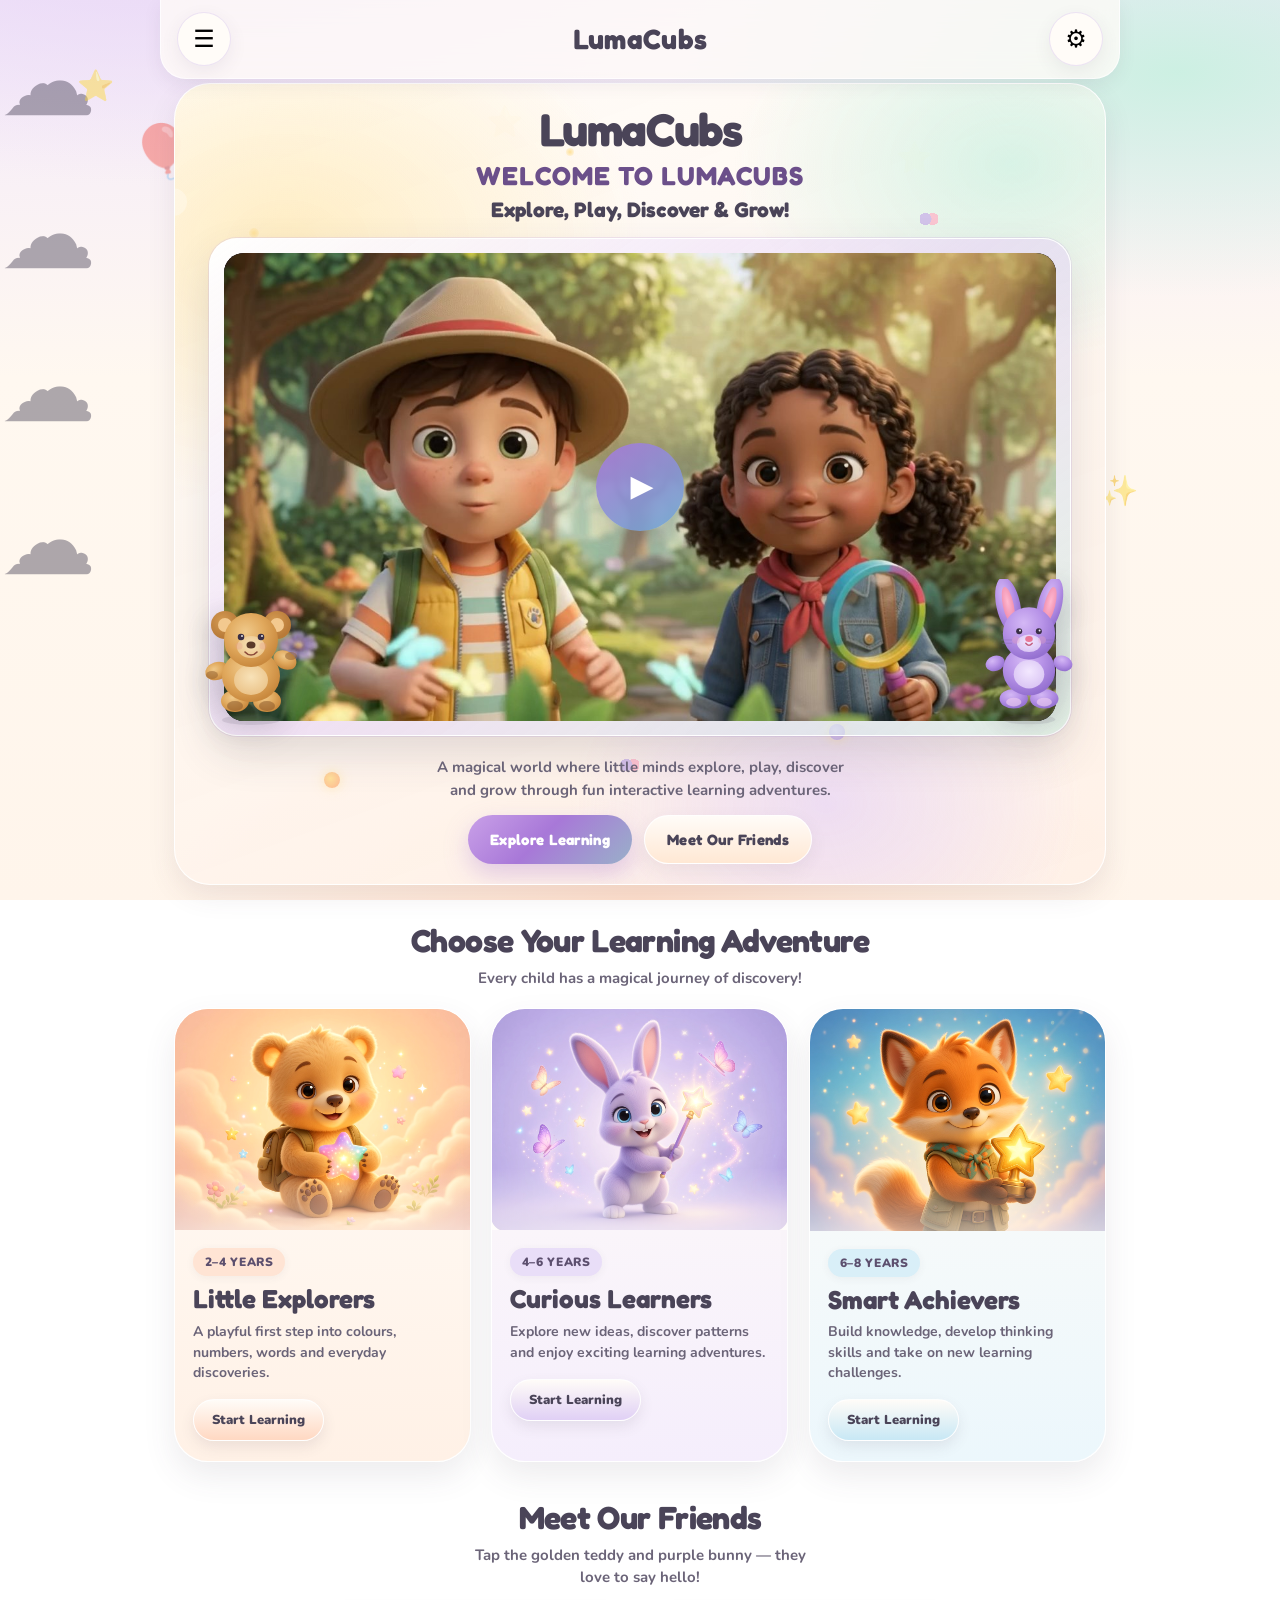
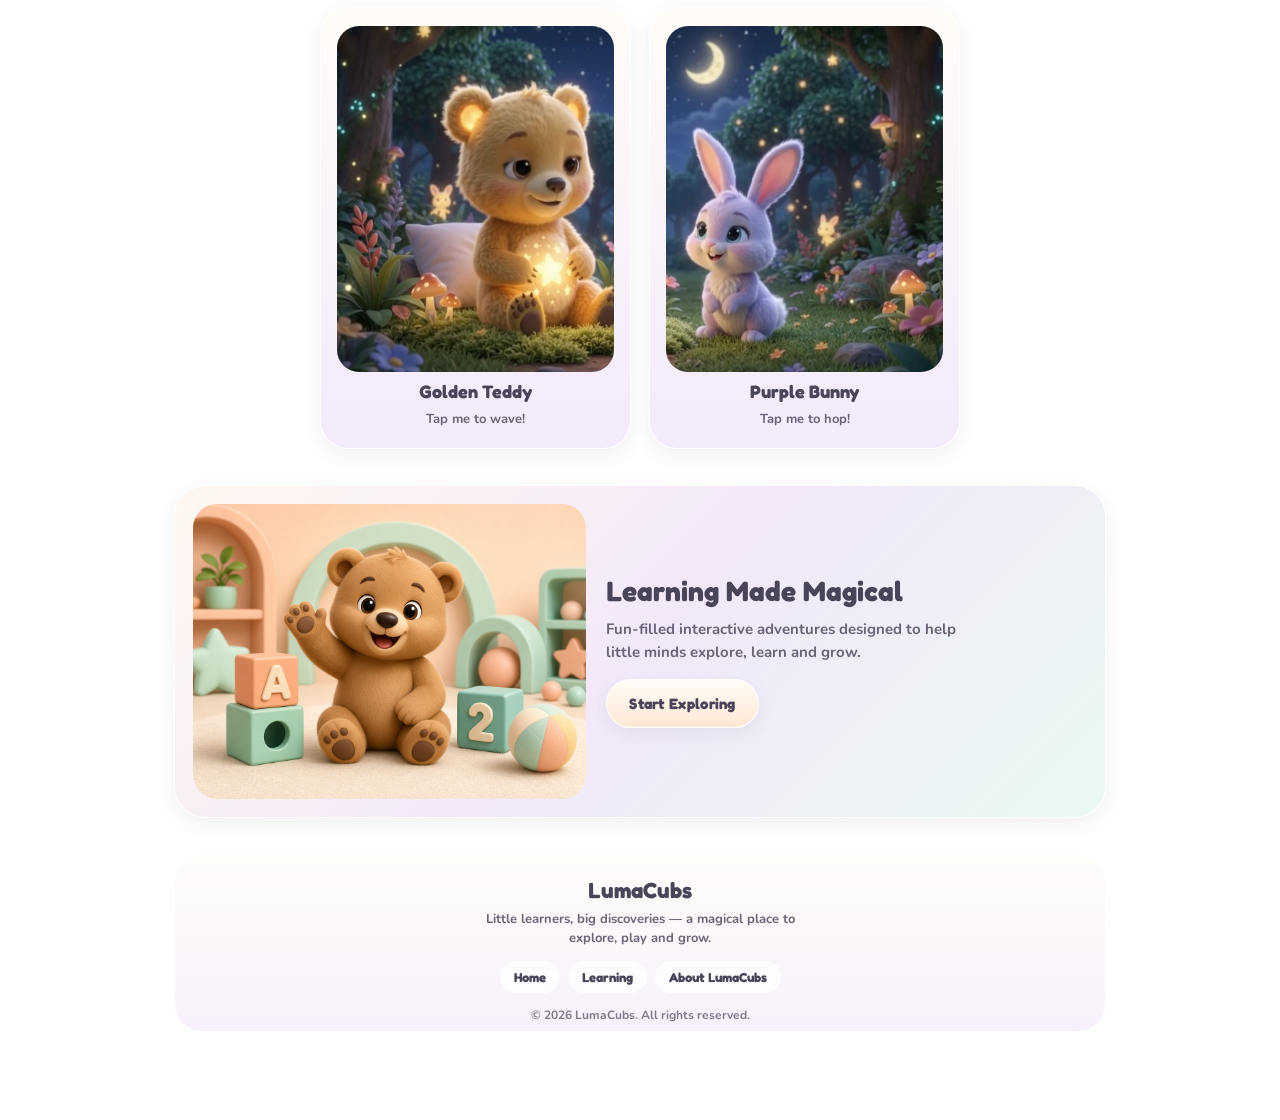
==== commit 7c40c701: "basic maths and missing numbers" ====
--- a/index.html
+++ b/index.html
@@ -83,6 +83,8 @@
   <script src="le-sorting-grouping.js"></script>
   <script src="le-number-sequences.js"></script>
   <script src="le-ns-mystery-pattern.js"></script>
+  <script src="le-missing-number-mystery.js"></script>
+  <script src="le-basic-math-concepts.js"></script>
   <script src="le-numbers-math.js"></script>
   <script src="game.js"></script>
 </body>
--- a/style.css
+++ b/style.css
@@ -8541,3 +8541,618 @@
   .le-nm-mp-grid { grid-template-columns: 1fr; }
   .le-nm-mp-slot, .le-nm-mp-pat, .le-nm-mp-tile { min-width: 46px; height: 46px; font-size: 18px; }
 }
+
+/* ========== Missing Number Mystery — complete adventure ========== */
+.le-nm-mn { width: 100%; max-width: 960px; margin: 0 auto; }
+.le-nm-mn-intro {
+  text-align: center;
+  padding: 22px 16px 18px;
+  border-radius: 28px;
+  background: linear-gradient(160deg, #F3EEFF 0%, #FFE8DA 45%, #FFF8E8 100%);
+  box-shadow: inset 0 0 0 3px rgba(126,95,176,.12);
+}
+.le-nm-mn-intro h3 {
+  margin: 8px 0 6px;
+  font-family: var(--font-display);
+  font-size: 26px;
+  color: #5B4A7A;
+}
+.le-nm-mn-intro p {
+  margin: 0 auto 14px;
+  max-width: 420px;
+  font-weight: 700;
+  color: #7B6B9A;
+  font-size: 14px;
+  line-height: 1.4;
+}
+.le-nm-mn-intro-art { position: relative; display: inline-block; margin-bottom: 4px; }
+.le-nm-mn-sparkles span {
+  position: absolute; width: 10px; height: 10px; border-radius: 50%;
+  background: #FFD166; animation: leNmMnTwinkle 1.6s ease-in-out infinite;
+}
+.le-nm-mn-sparkles span:nth-child(1) { top: 8px; left: -8px; }
+.le-nm-mn-sparkles span:nth-child(2) { top: 0; right: -4px; animation-delay: .3s; background: #C9A0FF; }
+.le-nm-mn-sparkles span:nth-child(3) { bottom: 18px; right: -12px; animation-delay: .6s; background: #7ECDB5; }
+@keyframes leNmMnTwinkle { 0%,100%{ transform: scale(.7); opacity:.4;} 50%{ transform: scale(1.2); opacity:1;} }
+
+.le-nm-mn-hub-hero {
+  display: flex; gap: 12px; align-items: center;
+  padding: 12px 14px; border-radius: 20px; margin-bottom: 14px;
+  background: linear-gradient(135deg, #F3EEFF, #FFE8DA);
+}
+.le-nm-mn-hub-hero h3 { margin: 0 0 4px; font-family: var(--font-display); color: #5B4A7A; font-size: 20px; }
+.le-nm-mn-hub-hero p { margin: 0; font-weight: 700; color: #7B6B9A; font-size: 13px; }
+.le-nm-mn-grid {
+  display: grid; grid-template-columns: repeat(auto-fit, minmax(240px, 1fr)); gap: 12px;
+}
+.le-nm-mn-card {
+  appearance: none; border: none; cursor: pointer; text-align: left;
+  display: flex; gap: 12px; align-items: center;
+  padding: 10px; border-radius: 18px;
+  background: rgba(255,252,248,.95);
+  box-shadow: 0 5px 0 rgba(91,74,122,.1);
+  transition: transform .18s ease;
+}
+.le-nm-mn-card:hover, .le-nm-mn-card:focus-visible { transform: translateY(-2px); }
+.le-nm-mn-card.is-done { background: linear-gradient(180deg,#FFFCF8,#EAF8F2); }
+.le-nm-mn-card-art {
+  width: 68px; height: 68px; border-radius: 16px; flex: 0 0 auto;
+  box-shadow: inset 0 0 0 2px rgba(255,255,255,.75);
+  position: relative; overflow: hidden;
+}
+.le-nm-mn-card-art.is-case { background: linear-gradient(145deg,#E8D5F5,#C9A0FF); }
+.le-nm-mn-card-art.is-case::after { content:""; position:absolute; inset:18px 14px 14px; border-radius:8px; background:#FFFCF8; box-shadow:0 0 0 2px #7E5FB0; }
+.le-nm-mn-card-art.is-stones { background: linear-gradient(180deg,#C8F0E0,#4F9B78); }
+.le-nm-mn-card-art.is-stones::before, .le-nm-mn-card-art.is-stones::after {
+  content:""; position:absolute; width:16px; height:16px; border-radius:50%; background:#C9845A;
+}
+.le-nm-mn-card-art.is-stones::before { left:14px; bottom:14px; }
+.le-nm-mn-card-art.is-stones::after { right:14px; bottom:20px; width:20px; height:20px; }
+.le-nm-mn-card-art.is-bridge { background: linear-gradient(180deg,#A8D4F0,#4A8BC2); }
+.le-nm-mn-card-art.is-bridge::after { content:""; position:absolute; left:10px; right:10px; top:34px; height:10px; border-radius:6px; background:#8B5A2B; }
+.le-nm-mn-card-art.is-boxes { background: linear-gradient(145deg,#FFE29A,#E8B86D); }
+.le-nm-mn-card-art.is-boxes::after { content:""; position:absolute; left:18px; right:18px; top:20px; bottom:16px; border-radius:8px; background:#C4956A; box-shadow: inset 0 10px 0 #FFD166; }
+.le-nm-mn-card-art.is-stations { background: linear-gradient(180deg,#FFD0DC,#FF8FAB); }
+.le-nm-mn-card-art.is-stations::after { content:""; position:absolute; left:12px; right:12px; bottom:18px; height:14px; border-radius:8px; background:#FFD166; }
+.le-nm-mn-card-art.is-rescue { background: linear-gradient(180deg,#EAF8F3,#7ECDB5 40%,#A8D4F0); }
+.le-nm-mn-card-art.is-rescue::after { content:""; position:absolute; left:22px; right:22px; top:22px; height:22px; border-radius:50%; background:#E8B86D; }
+.le-nm-mn-card-art.is-multi { background: linear-gradient(145deg,#F3EEFF,#A878E0); }
+.le-nm-mn-card-art.is-multi::before { content:""; position:absolute; left:14px; top:18px; width:18px; height:18px; border-radius:5px; background:#FFD166; }
+.le-nm-mn-card-art.is-multi::after { content:""; position:absolute; right:14px; bottom:18px; width:18px; height:18px; border-radius:5px; background:#7ECDB5; }
+.le-nm-mn-card-art.is-final { background: linear-gradient(145deg,#FFF0F5,#FFB86B); }
+.le-nm-mn-card-art.is-final::after { content:""; position:absolute; left:18px; right:18px; bottom:14px; height:28px; border-radius:8px 8px 4px 4px; background:#C4956A; box-shadow: inset 0 8px 0 #FFD166; }
+.le-nm-mn-card-copy { display:flex; flex-direction:column; gap:2px; min-width:0; }
+.le-nm-mn-card-copy strong { font-size:14px; color:#3D3550; }
+.le-nm-mn-card-copy em { font-style:normal; font-size:12px; color:#7B6B9A; font-weight:700; }
+.le-nm-mn-card-copy span { font-size:12px; font-weight:900; color:#7E5FB0; }
+
+.le-nm-mn-case, .le-nm-mn-stones, .le-nm-mn-bridge, .le-nm-mn-boxes,
+.le-nm-mn-stations, .le-nm-mn-rescue, .le-nm-mn-multi, .le-nm-mn-final {
+  border-radius: 26px; padding: 14px; text-align: center; position: relative; overflow: hidden;
+}
+.le-nm-mn-case { background: linear-gradient(180deg,#F3EEFF,#FFE8DA); }
+.le-nm-mn-scene-top { display:flex; justify-content:center; align-items:flex-end; gap:8px; margin-bottom:8px; }
+.le-nm-mn-glass-badge {
+  width: 28px; height: 28px; border-radius: 50%;
+  border: 3px solid #7E5FB0; background: rgba(168,212,240,.4);
+}
+.le-nm-mn-board, .le-nm-mn-board.mini {
+  display:flex; flex-wrap:wrap; gap:8px; justify-content:center;
+  padding:12px; margin-bottom:12px; border-radius:18px;
+  background: rgba(255,252,248,.9); border: 3px solid rgba(126,95,176,.22);
+}
+.le-nm-mn-slot, .le-nm-mn-stone, .le-nm-mn-stone-slot, .le-nm-mn-plank,
+.le-nm-mn-station, .le-nm-mn-plat {
+  min-width: 54px; height: 54px; border-radius: 14px;
+  display: grid; place-items: center;
+  font-weight: 900; font-size: 22px; color: #3D3550;
+  background: #A8D4F0;
+}
+.le-nm-mn-slot.is-miss, .le-nm-mn-stone-slot.is-empty, .le-nm-mn-plank.is-gap,
+.le-nm-mn-station.is-miss, .le-nm-mn-plat.is-gap {
+  background: #FFFCF8; border: 3px dashed #C9A0FF; color: #C9A0FF;
+}
+.le-nm-mn-slot.is-focus { box-shadow: 0 0 0 3px #FFD166; }
+.le-nm-mn-slot.is-solved, .le-nm-mn-stone-slot.is-filled, .le-nm-mn-plank.is-filled,
+.le-nm-mn-plat.is-filled, .le-nm-mn-station.is-solved {
+  background: #7ECDB5 !important; color: #fff !important; border-style: solid !important;
+}
+.le-nm-mn-clues, .le-nm-mn-pool {
+  display:flex; flex-wrap:wrap; gap:10px; justify-content:center; margin-top:8px;
+}
+.le-nm-mn-clue {
+  appearance:none; border:none; cursor:pointer;
+  min-width:68px; height:68px; border-radius:18px;
+  background: linear-gradient(180deg,#FFFCF8,#E8D5F5);
+  font-weight:900; font-size:26px; color:#5B4A7A;
+  box-shadow: 0 5px 0 rgba(126,95,176,.18);
+}
+.le-nm-mn-clue.is-wrong { animation: leNmSgBounce .35s ease; }
+.le-nm-mn-case.is-win .le-nm-mn-board { box-shadow: 0 0 0 4px #FFD166; }
+.le-nm-mn-clue-reveal {
+  margin-top:10px; font-weight:900; color:#7E5FB0; animation: leNmQcPop .4s ease;
+}
+
+.le-nm-mn-stones { background: linear-gradient(180deg,#EAF8F3,#C8F0E0 55%,#A8D4F0); }
+.le-nm-mn-forest {
+  position:absolute; inset:0; pointer-events:none; opacity:.25;
+  background: radial-gradient(circle at 20% 20%, #4F9B78 0 12%, transparent 13%),
+    radial-gradient(circle at 80% 15%, #7ECDB5 0 10%, transparent 11%);
+}
+.le-nm-mn-path { display:flex; flex-wrap:wrap; gap:8px; justify-content:center; margin:8px 0 10px; position:relative; z-index:1; }
+.le-nm-mn-stone.is-fixed { background:#C9845A; color:#FFFCF8; border-radius:50%; }
+.le-nm-mn-stone-slot { border-radius:50%; width:56px; }
+.le-nm-mn-walker { margin:0 auto 8px; transition: transform .6s ease; }
+.le-nm-mn-walker.is-walk { transform: translateX(80px); }
+.le-nm-mn-stones.is-crossed { box-shadow: inset 0 0 0 4px #7ECDB5; }
+
+.le-nm-mn-bridge { background: linear-gradient(180deg,#EAF4FF,#7EB8E0); }
+.le-nm-mn-water {
+  position:absolute; left:8%; right:8%; top:42%; height:28px; border-radius:20px;
+  background: linear-gradient(90deg,#A8D4F0,#EAF4FF,#A8D4F0); opacity:.75;
+  animation: leNmMnWater 2.4s ease-in-out infinite;
+}
+@keyframes leNmMnWater { 0%,100%{ transform: translateX(0);} 50%{ transform: translateX(6px);} }
+.le-nm-mn-bridge-row { display:flex; flex-wrap:wrap; gap:6px; justify-content:center; position:relative; z-index:1; }
+.le-nm-mn-plank { background:#8B5A2B; color:#FFFCF8; min-width:48px; }
+.le-nm-mn-plank.is-ok { background:#C9845A; }
+.le-nm-mn-crosser { margin:10px auto 0; opacity:.9; transition: transform .7s ease; }
+.le-nm-mn-crosser.is-cross { transform: translateX(90px); }
+.le-nm-mn-bridge.is-repaired { box-shadow: inset 0 0 0 4px #FFD166; }
+
+.le-nm-mn-boxes { background: linear-gradient(180deg,#FFF8E8,#FFE29A); }
+.le-nm-mn-box-row { display:flex; flex-wrap:wrap; gap:12px; justify-content:center; margin:10px 0; }
+.le-nm-mn-box {
+  appearance:none; border:none; cursor:pointer; width:76px; height:76px;
+  border-radius:14px; background: linear-gradient(180deg,#E8B86D,#C4956A);
+  position:relative; overflow:hidden;
+}
+.le-nm-mn-box-lid {
+  position:absolute; inset:0 0 55% 0; background:#FFD166;
+  transition: transform .28s ease;
+}
+.le-nm-mn-box.is-open .le-nm-mn-box-lid { transform: translateY(-120%); }
+.le-nm-mn-box-num {
+  position:absolute; left:0; right:0; bottom:10px;
+  font-weight:900; font-size:24px; color:#5B4A7A; opacity:0;
+}
+.le-nm-mn-box.is-open .le-nm-mn-box-num { opacity:1; }
+.le-nm-mn-boxes.is-sparkle { box-shadow: 0 0 0 4px #C9A0FF; }
+
+.le-nm-mn-stations { background: linear-gradient(180deg,#FFE8DA,#FFD0DC); }
+.le-nm-mn-train {
+  width: 78px; height: 30px; margin: 0 auto 8px; border-radius: 10px;
+  background: linear-gradient(90deg,#FFD166,#FF8FAB);
+  box-shadow: 0 4px 0 rgba(0,0,0,.08);
+}
+.le-nm-mn-station-row { display:flex; flex-wrap:wrap; gap:8px; justify-content:center; margin:8px 0; }
+.le-nm-mn-station { background:#FF8FAB; color:#fff; border-radius:12px 12px 6px 6px; }
+.le-nm-mn-stations.is-moving .le-nm-mn-train { animation: leNmNsChug .7s ease infinite; }
+
+.le-nm-mn-rescue { background: linear-gradient(180deg,#E8F6E8,#A8D4F0); }
+.le-nm-mn-island {
+  height: 18px; width: 60%; margin: 0 auto 8px; border-radius: 40%;
+  background: #7ECDB5; opacity: .55;
+}
+.le-nm-mn-friend {
+  width: 28px; height: 28px; margin: 0 auto 8px; border-radius: 50%;
+  background: #E8B86D; transition: transform .35s ease;
+  transform: translateX(calc(30px * var(--mn-step, 0)));
+  box-shadow: 0 4px 0 rgba(0,0,0,.1);
+}
+.le-nm-mn-platforms { display:flex; flex-wrap:wrap; gap:8px; justify-content:center; margin:8px 0; }
+.le-nm-mn-plat { background:#4F9B78; color:#fff; }
+.le-nm-mn-rescue.is-saved { box-shadow: inset 0 0 0 4px #FFD166; }
+
+.le-nm-mn-multi { background: linear-gradient(180deg,#F6F0FC,#E0D0F5); }
+.le-nm-mn-multi.is-done .le-nm-mn-board { box-shadow: 0 0 0 4px #7ECDB5; }
+
+.le-nm-mn-final { background: linear-gradient(180deg,#FFF5F0,#F3EEFF 50%,#FFE29A); }
+.le-nm-mn-map {
+  height: 36px; margin: 0 auto 8px; width: 70%; border-radius: 12px;
+  background:
+    linear-gradient(90deg, transparent 20%, #C9A0FF 20% 22%, transparent 22% 48%, #7ECDB5 48% 50%, transparent 50%),
+    linear-gradient(180deg, #FFFCF8, #FFE8DA);
+  border: 2px dashed rgba(126,95,176,.25);
+}
+.le-nm-mn-chest {
+  width: 70px; height: 48px; margin: 0 auto 10px; border-radius: 10px;
+  background: linear-gradient(180deg,#E8B86D,#C4956A);
+  box-shadow: inset 0 14px 0 #FFD166;
+  transition: transform .35s ease, box-shadow .35s ease;
+}
+.le-nm-mn-chest.is-open {
+  transform: scale(1.08);
+  box-shadow: inset 0 14px 0 #FFD166, 0 0 0 4px #FFD166, 0 0 24px rgba(255,209,102,.7);
+}
+.le-nm-mn-final.is-win .le-nm-mn-board { box-shadow: 0 0 0 4px #7ECDB5; }
+
+@media (max-width: 720px) {
+  .le-nm-mn-grid { grid-template-columns: 1fr; }
+  .le-nm-mn-slot, .le-nm-mn-stone, .le-nm-mn-plank, .le-nm-mn-station, .le-nm-mn-plat {
+    min-width: 48px; height: 48px; font-size: 18px;
+  }
+  .le-nm-mn-intro h3 { font-size: 22px; }
+}
+
+/* Mystery drag/slot polish */
+.le-nm-mn-pool .le-nm-ns-num, .le-nm-mn-drag { margin: 2px; }
+.le-nm-mn .le-nm-ns-slot.is-over,
+.le-nm-mn-stone-slot.is-over,
+.le-nm-mn-plank.is-over,
+.le-nm-mn-plat.is-over,
+.le-nm-mn-slot.is-over {
+  box-shadow: 0 0 0 3px #FFD166;
+  transform: scale(1.06);
+}
+.le-nm-mn-slot.is-focus { animation: leNmMnPulse 1s ease-in-out infinite; }
+@keyframes leNmMnPulse {
+  0%,100% { box-shadow: 0 0 0 3px #FFD166; }
+  50% { box-shadow: 0 0 0 6px rgba(255,209,102,.55); }
+}
+.le-nm-mn-walker, .le-nm-mn-crosser { display: flex; justify-content: center; }
+.le-nm-mn-teddy { display: block; filter: drop-shadow(0 4px 0 rgba(91,74,122,.12)); }
+
+/* Mystery drag/slot polish */
+.le-nm-mn-pool .le-nm-ns-num, .le-nm-mn-drag { margin: 2px; }
+.le-nm-mn .le-nm-ns-slot.is-over,
+.le-nm-mn-stone-slot.is-over,
+.le-nm-mn-plank.is-over,
+.le-nm-mn-plat.is-over,
+.le-nm-mn-slot.is-over {
+  box-shadow: 0 0 0 3px #FFD166;
+  transform: scale(1.06);
+}
+.le-nm-mn-slot.is-focus { animation: leNmMnPulse 1s ease-in-out infinite; }
+@keyframes leNmMnPulse {
+  0%,100% { box-shadow: 0 0 0 3px #FFD166; }
+  50% { box-shadow: 0 0 0 6px rgba(255,209,102,.55); }
+}
+.le-nm-mn-walker, .le-nm-mn-crosser { display: flex; justify-content: center; }
+.le-nm-mn-teddy { display: block; filter: drop-shadow(0 4px 0 rgba(91,74,122,.12)); }
+
+.le-nm-mn-deco { position: absolute; inset: 0; pointer-events: none; overflow: hidden; }
+.le-nm-mn-deco.is-case .le-nm-mn-foot {
+  position: absolute; width: 18px; height: 10px; border-radius: 40%;
+  background: rgba(91,74,122,.18); bottom: 16px;
+}
+.le-nm-mn-deco.is-case .le-nm-mn-foot:first-child { left: 18%; transform: rotate(-18deg); }
+.le-nm-mn-deco.is-case .le-nm-mn-foot:nth-child(2) { left: 28%; bottom: 28px; transform: rotate(12deg); }
+.le-nm-mn-deco.is-case .le-nm-mn-pin {
+  position: absolute; top: 14px; right: 18%; width: 12px; height: 12px; border-radius: 50%;
+  background: #FF8FAB; box-shadow: 0 8px 0 -4px #C4956A;
+}
+.le-nm-mn-deco.is-river {
+  left: 8%; right: 8%; top: 58%; height: 16px; border-radius: 20px;
+  background: linear-gradient(90deg, rgba(168,212,240,.55), rgba(126,205,181,.35), rgba(168,212,240,.55));
+}
+.le-nm-mn-deco.is-falls span {
+  position: absolute; top: 8px; width: 10px; height: 36px; border-radius: 8px;
+  background: linear-gradient(180deg, rgba(234,244,255,.9), rgba(168,212,240,.2));
+}
+.le-nm-mn-deco.is-falls span:first-child { left: 12%; }
+.le-nm-mn-deco.is-falls span:last-child { right: 14%; height: 48px; }
+.le-nm-mn-deco.is-rail .le-nm-mn-signal {
+  position: absolute; top: 10px; right: 16%; width: 12px; height: 12px; border-radius: 50%;
+  background: #7ECDB5; box-shadow: 0 16px 0 #FF8FAB, 0 32px 0 2px #5B4A7A;
+}
+.le-nm-mn-case, .le-nm-mn-stones, .le-nm-mn-bridge, .le-nm-mn-boxes,
+.le-nm-mn-stations, .le-nm-mn-rescue, .le-nm-mn-multi, .le-nm-mn-final { position: relative; }
+/* ========== Basic Mathematical Concepts — discovery world ========== */
+.le-nm-bmc { width: 100%; max-width: 960px; margin: 0 auto; position: relative; }
+.le-nm-bmc-intro {
+  text-align: center; padding: 22px 16px 18px; border-radius: 28px;
+  background: linear-gradient(160deg, #EAF8F3 0%, #FFF8E8 45%, #F3EEFF 100%);
+  box-shadow: inset 0 0 0 3px rgba(126,205,181,.18);
+}
+.le-nm-bmc-intro h3 { margin: 8px 0 6px; font-family: var(--font-display); font-size: 24px; color: #3D6B5A; }
+.le-nm-bmc-intro p { margin: 0 auto 14px; max-width: 440px; font-weight: 700; color: #6B7B72; font-size: 14px; line-height: 1.4; }
+.le-nm-bmc-intro-art { display: flex; justify-content: center; align-items: flex-end; gap: 8px; position: relative; }
+.le-nm-bmc-sparkles span {
+  position: absolute; width: 10px; height: 10px; border-radius: 50%; background: #FFD166;
+  animation: leNmBmcTwinkle 1.5s ease-in-out infinite;
+}
+.le-nm-bmc-sparkles span:nth-child(1) { top: 4px; left: 18%; }
+.le-nm-bmc-sparkles span:nth-child(2) { top: -2px; right: 22%; animation-delay: .3s; background: #C9A0FF; }
+.le-nm-bmc-sparkles span:nth-child(3) { bottom: 20px; right: 12%; animation-delay: .6s; background: #7ECDB5; }
+@keyframes leNmBmcTwinkle { 0%,100%{transform:scale(.7);opacity:.4} 50%{transform:scale(1.2);opacity:1} }
+
+.le-nm-bmc-hub-hero {
+  display: flex; gap: 10px; align-items: center; padding: 12px 14px; border-radius: 20px; margin-bottom: 14px;
+  background: linear-gradient(135deg, #EAF8F3, #FFF0D8);
+}
+.le-nm-bmc-hub-hero h3 { margin: 0 0 4px; font-family: var(--font-display); color: #3D6B5A; font-size: 20px; }
+.le-nm-bmc-hub-hero p { margin: 0; font-weight: 700; color: #6B7B72; font-size: 13px; }
+.le-nm-bmc-grid { display: grid; grid-template-columns: repeat(auto-fit, minmax(240px, 1fr)); gap: 12px; }
+.le-nm-bmc-card {
+  appearance: none; border: none; cursor: pointer; text-align: left;
+  display: flex; gap: 12px; align-items: center; padding: 10px; border-radius: 18px;
+  background: rgba(255,252,248,.95); box-shadow: 0 5px 0 rgba(61,107,90,.1);
+  transition: transform .18s ease;
+}
+.le-nm-bmc-card:hover, .le-nm-bmc-card:focus-visible { transform: translateY(-2px); }
+.le-nm-bmc-card.is-done { background: linear-gradient(180deg,#FFFCF8,#EAF8F2); }
+.le-nm-bmc-card-art {
+  width: 68px; height: 68px; border-radius: 16px; flex: 0 0 auto; position: relative; overflow: hidden;
+  box-shadow: inset 0 0 0 2px rgba(255,255,255,.75);
+}
+.le-nm-bmc-card-art.is-toyland { background: linear-gradient(145deg,#FFE29A,#FF8FAB); }
+.le-nm-bmc-card-art.is-toyland::after { content:""; position:absolute; left:14px; bottom:14px; width:28px; height:28px; border-radius:50%; background:#E8B86D; box-shadow: 22px 4px 0 -6px #E8B86D; }
+.le-nm-bmc-card-art.is-railway { background: linear-gradient(180deg,#FFD0DC,#A8D4F0); }
+.le-nm-bmc-card-art.is-railway::after { content:""; position:absolute; left:10px; right:10px; bottom:22px; height:8px; border-radius:4px; background:#5B4A7A; }
+.le-nm-bmc-card-art.is-build { background: linear-gradient(180deg,#FFE8DA,#C9845A); }
+.le-nm-bmc-card-art.is-build::after { content:""; position:absolute; left:22px; bottom:14px; width:24px; height:36px; border-radius:4px; background:#FFD166; box-shadow: inset 0 -10px 0 #E8B86D, inset 0 -20px 0 #FFD166; }
+.le-nm-bmc-card-art.is-lab { background: linear-gradient(145deg,#E8D5F5,#A8D4F0); }
+.le-nm-bmc-card-art.is-lab::after { content:""; position:absolute; left:16px; right:16px; top:28px; height:6px; background:#5B4A7A; border-radius:3px; }
+.le-nm-bmc-card-art.is-picnic { background: linear-gradient(180deg,#EAF8F3,#7ECDB5); }
+.le-nm-bmc-card-art.is-picnic::after { content:""; position:absolute; left:22px; top:16px; width:24px; height:32px; border-radius:6px; background:rgba(255,252,248,.85); box-shadow: inset 0 16px 0 #FF8FAB; }
+.le-nm-bmc-card-art.is-discover { background: linear-gradient(145deg,#F3EEFF,#C9A0FF); }
+.le-nm-bmc-card-art.is-discover::before, .le-nm-bmc-card-art.is-discover::after { content:""; position:absolute; width:18px; height:18px; border-radius:6px; background:#FFD166; }
+.le-nm-bmc-card-art.is-discover::before { left:14px; top:22px; }
+.le-nm-bmc-card-art.is-discover::after { right:14px; bottom:18px; background:#7ECDB5; }
+.le-nm-bmc-card-art.is-play { background: linear-gradient(180deg,#C8F0E0,#A8D4F0); }
+.le-nm-bmc-card-art.is-play::after { content:""; position:absolute; left:18px; bottom:16px; width:20px; height:20px; border-radius:50%; background:#E8B86D; box-shadow: 28px -10px 0 4px #4F9B78; }
+.le-nm-bmc-card-art.is-animal { background: linear-gradient(145deg,#FFE8DA,#FFD0DC); }
+.le-nm-bmc-card-art.is-animal::after { content:""; position:absolute; left:18px; right:18px; top:18px; bottom:18px; border-radius:10px; border:3px dashed #C9845A; }
+.le-nm-bmc-card-art.is-sky { background: linear-gradient(180deg,#EAF4FF,#A8D4F0 55%, #7ECDB5); }
+.le-nm-bmc-card-art.is-sky::after { content:""; position:absolute; left:24px; top:14px; width:22px; height:14px; border-radius:50%; background:#fff; }
+.le-nm-bmc-card-art.is-dance { background: linear-gradient(145deg,#FFE29A,#C9A0FF); }
+.le-nm-bmc-card-art.is-dance::before { content:"←"; position:absolute; left:12px; top:22px; font-size:22px; font-weight:900; color:#5B4A7A; }
+.le-nm-bmc-card-art.is-dance::after { content:"→"; position:absolute; right:12px; top:22px; font-size:22px; font-weight:900; color:#5B4A7A; }
+.le-nm-bmc-card-art.is-race { background: linear-gradient(180deg,#FFF8E8,#FFD166); }
+.le-nm-bmc-card-art.is-race::after { content:""; position:absolute; left:12px; right:12px; bottom:20px; height:10px; border-radius:6px; background:#C9845A; box-shadow: -14px -12px 0 -2px #E8B86D, 0 -12px 0 -2px #C9A0FF, 14px -12px 0 -2px #7ECDB5; }
+.le-nm-bmc-card-copy { display:flex; flex-direction:column; gap:2px; min-width:0; }
+.le-nm-bmc-card-copy strong { font-size:14px; color:#3D3550; }
+.le-nm-bmc-card-copy em { font-style:normal; font-size:12px; color:#6B7B72; font-weight:700; }
+.le-nm-bmc-card-copy span { font-size:12px; font-weight:900; color:#3D6B5A; }
+
+.le-nm-bmc-toyland, .le-nm-bmc-railway, .le-nm-bmc-build, .le-nm-bmc-lab,
+.le-nm-bmc-picnic, .le-nm-bmc-discover, .le-nm-bmc-playground, .le-nm-bmc-animal,
+.le-nm-bmc-sky, .le-nm-bmc-dance, .le-nm-bmc-race {
+  border-radius: 26px; padding: 14px; text-align: center; position: relative; overflow: hidden;
+}
+.le-nm-bmc-toyland { background: linear-gradient(180deg,#FFF8E8,#FFE29A); }
+.le-nm-bmc-railway { background: linear-gradient(180deg,#FFE8DA,#FFD0DC); }
+.le-nm-bmc-build { background: linear-gradient(180deg,#FFF0E0,#E8B86D); }
+.le-nm-bmc-lab { background: linear-gradient(180deg,#F3EEFF,#D5C8F5); }
+.le-nm-bmc-picnic { background: linear-gradient(180deg,#EAF8F3,#C8F0E0); }
+.le-nm-bmc-discover { background: linear-gradient(180deg,#F6F0FC,#E8D5F5); }
+.le-nm-bmc-playground { background: linear-gradient(180deg,#EAF8F3,#A8D4F0); min-height: 220px; }
+.le-nm-bmc-animal { background: linear-gradient(180deg,#FFF5F0,#FFE8DA); }
+.le-nm-bmc-sky { background: linear-gradient(180deg,#EAF4FF,#A8D4F0 50%, #C8F0E0); min-height: 240px; }
+.le-nm-bmc-dance { background: linear-gradient(180deg,#FFF0F5,#F3EEFF); }
+.le-nm-bmc-race { background: linear-gradient(180deg,#FFF8E8,#FFE29A); }
+
+.le-nm-bmc-row, .le-nm-bmc-tracks, .le-nm-bmc-towers, .le-nm-bmc-jars,
+.le-nm-bmc-match-row, .le-nm-bmc-pool, .le-nm-bmc-baskets, .le-nm-bmc-zones,
+.le-nm-bmc-racers, .le-nm-bmc-race-slots, .le-nm-bmc-build-slots, .le-nm-bmc-dance-floor,
+.le-nm-bmc-dance-btns, .le-nm-bmc-move-btns {
+  display: flex; flex-wrap: wrap; gap: 12px; justify-content: center; align-items: flex-end; margin: 8px 0;
+}
+.le-nm-bmc-toy {
+  appearance: none; border: none; cursor: pointer; background: transparent; padding: 6px;
+}
+.le-nm-bmc-toy-body {
+  display: block; border-radius: 50%; background: #E8B86D;
+  box-shadow: inset 0 -6px 0 rgba(0,0,0,.08), 0 4px 0 rgba(0,0,0,.06);
+}
+.le-nm-bmc-toy.is-big .le-nm-bmc-toy-body { width: 72px; height: 72px; }
+.le-nm-bmc-toy.is-small .le-nm-bmc-toy-body { width: 36px; height: 36px; }
+.le-nm-bmc-toy.is-ball .le-nm-bmc-toy-body { background: radial-gradient(circle at 30% 30%, #FFD166, #FF8FAB); border-radius: 50%; }
+.le-nm-bmc-toy.is-block .le-nm-bmc-toy-body { border-radius: 10px; background: #7ECDB5; }
+.le-nm-bmc-toy.is-win, .le-nm-bmc-track.is-win, .le-nm-bmc-tower.is-win,
+.le-nm-bmc-jar.is-win, .le-nm-bmc-pan.is-win, .le-nm-bmc-dist-obj.is-win,
+.le-nm-bmc-sky-obj.is-win, .le-nm-bmc-racer.is-win {
+  outline: 3px solid #FFD166; transform: scale(1.06);
+}
+.le-nm-bmc-basket {
+  min-width: 140px; min-height: 90px; border-radius: 16px 16px 10px 10px;
+  background: linear-gradient(180deg,#E8B86D,#C9845A); color: #FFFCF8; font-weight: 900;
+  display: flex; flex-direction: column; align-items: center; justify-content: flex-end; padding: 8px;
+  box-shadow: inset 0 10px 0 rgba(255,255,255,.2);
+}
+.le-nm-bmc-basket.is-over { box-shadow: 0 0 0 3px #FFD166; }
+
+.le-nm-bmc-track {
+  appearance: none; border: none; cursor: pointer; background: transparent; padding: 8px;
+}
+.le-nm-bmc-track-bar {
+  display: block; height: 18px; border-radius: 8px;
+  background: linear-gradient(90deg,#C9845A,#8B5A2B); box-shadow: 0 3px 0 rgba(0,0,0,.1);
+}
+.le-nm-bmc-track.is-long .le-nm-bmc-track-bar { width: 160px; }
+.le-nm-bmc-track.is-mid .le-nm-bmc-track-bar { width: 100px; }
+.le-nm-bmc-track.is-short .le-nm-bmc-track-bar { width: 48px; }
+.le-nm-bmc-railway.is-chug .le-nm-bmc-train-run {
+  width: 56px; height: 24px; margin: 0 auto 8px; border-radius: 8px;
+  background: linear-gradient(90deg,#FFD166,#FF8FAB); animation: leNmNsChug .7s ease infinite;
+}
+.le-nm-bmc-slot.is-track, .le-nm-bmc-slot.is-race {
+  min-width: 72px; min-height: 56px; border-radius: 12px;
+  border: 3px dashed #C9A0FF; background: rgba(255,252,248,.85);
+  display: grid; place-items: center; font-weight: 900; color: #7E5FB0;
+}
+.le-nm-bmc-slot.is-filled { border-style: solid; background: #EAF8F3; }
+
+.le-nm-bmc-tower {
+  appearance: none; border: none; cursor: pointer; background: transparent;
+  display: flex; flex-direction: column-reverse; gap: 3px; padding: 8px; align-items: center;
+}
+.le-nm-bmc-block, .le-nm-bmc-block-btn {
+  width: 48px; height: 22px; border-radius: 6px; background: #FFD166;
+  box-shadow: inset 0 -3px 0 rgba(0,0,0,.08);
+}
+.le-nm-bmc-block-btn { appearance: none; border: none; cursor: grab; touch-action: none; background: #7ECDB5; }
+.le-nm-bmc-stack-target {
+  min-height: 120px; width: 80px; margin: 0 auto 10px; border-radius: 12px;
+  border: 3px dashed #C9845A; background: rgba(255,252,248,.7);
+  display: flex; flex-direction: column-reverse; align-items: center; gap: 3px; padding: 8px;
+}
+.le-nm-bmc-stack-target.is-win { border-color: #FFD166; box-shadow: 0 0 0 3px #FFD166; }
+
+.le-nm-bmc-scientist { display: flex; justify-content: center; margin-bottom: 4px; }
+.le-nm-bmc-scale { position: relative; height: 140px; margin: 0 auto; max-width: 360px; }
+.le-nm-bmc-beam {
+  position: absolute; left: 10%; right: 10%; top: 48px; height: 10px; border-radius: 6px; background: #5B4A7A;
+  transform-origin: center center; transition: transform .45s ease;
+}
+.le-nm-bmc-scale.tilt-left .le-nm-bmc-beam { transform: rotate(-12deg); }
+.le-nm-bmc-scale.tilt-right .le-nm-bmc-beam { transform: rotate(12deg); }
+.le-nm-bmc-fulcrum {
+  position: absolute; left: 50%; top: 52px; width: 16px; height: 40px; margin-left: -8px;
+  background: #C9845A; border-radius: 4px;
+}
+.le-nm-bmc-pan {
+  appearance: none; border: none; cursor: pointer; position: absolute; top: 18px;
+  width: 88px; height: 70px; border-radius: 12px;
+  background: rgba(255,252,248,.92); box-shadow: 0 4px 0 rgba(91,74,122,.12);
+  display: grid; place-items: center;
+}
+.le-nm-bmc-pan.is-left { left: 8%; }
+.le-nm-bmc-pan.is-right { right: 8%; }
+.le-nm-bmc-scale.tilt-left .le-nm-bmc-pan.is-left { top: 34px; }
+.le-nm-bmc-scale.tilt-left .le-nm-bmc-pan.is-right { top: 4px; }
+.le-nm-bmc-scale.tilt-right .le-nm-bmc-pan.is-right { top: 34px; }
+.le-nm-bmc-scale.tilt-right .le-nm-bmc-pan.is-left { top: 4px; }
+.le-nm-bmc-obj {
+  width: 42px; height: 42px; border-radius: 10px; display: block;
+}
+.le-nm-bmc-obj.is-rock { background: #8B8B9A; border-radius: 40% 50% 45% 55%; }
+.le-nm-bmc-obj.is-balloon { background: #FF8FAB; border-radius: 50%; width: 28px; height: 34px; }
+.le-nm-bmc-obj.is-book { background: #7E5FB0; border-radius: 4px; width: 34px; height: 42px; }
+.le-nm-bmc-obj.is-leaf { background: #7ECDB5; border-radius: 50% 0; width: 28px; height: 28px; }
+.le-nm-bmc-obj.is-apple { background: #FF8FAB; border-radius: 50%; }
+.le-nm-bmc-obj.is-feather { background: #FFFCF8; border: 2px solid #C9A0FF; border-radius: 50% 0; width: 24px; height: 36px; }
+
+.le-nm-bmc-jar {
+  appearance: none; border: 3px solid #A8D4F0; cursor: pointer;
+  width: 64px; height: 88px; border-radius: 10px 10px 14px 14px;
+  background: rgba(255,252,248,.55); position: relative; overflow: hidden;
+}
+.le-nm-bmc-fill {
+  position: absolute; left: 4px; right: 4px; bottom: 4px; border-radius: 6px;
+  background: linear-gradient(180deg,#FF8FAB,#E8B86D);
+  height: 0; transition: height .3s ease;
+}
+.le-nm-bmc-jar.is-full .le-nm-bmc-fill { height: 78%; }
+.le-nm-bmc-jar.is-half .le-nm-bmc-fill { height: 42%; }
+.le-nm-bmc-jar.is-empty .le-nm-bmc-fill { height: 0; }
+.le-nm-bmc-jar.is-fillable .le-nm-bmc-fill { height: calc(var(--fill, 0) * 1%); }
+.le-nm-bmc-berry {
+  width: 28px; height: 28px; border-radius: 50%; border: none; cursor: grab; touch-action: none;
+  background: radial-gradient(circle at 30% 30%, #FFD0DC, #FF8FAB);
+}
+
+.le-nm-bmc-match {
+  appearance: none; border: none; cursor: pointer; width: 64px; height: 64px; border-radius: 16px;
+  background: #FFFCF8; box-shadow: 0 4px 0 rgba(91,74,122,.1); position: relative;
+}
+.le-nm-bmc-match.is-picked { outline: 3px solid #FFD166; }
+.le-nm-bmc-match.is-paired { outline: 3px solid #7ECDB5; transform: scale(1.05); }
+.le-nm-bmc-match.is-car::after { content:""; position:absolute; inset:16px 10px 18px; border-radius:8px; background:#FF8FAB; }
+.le-nm-bmc-match.is-star::after { content:""; position:absolute; left:18px; top:16px; width:28px; height:28px; background:#FFD166; clip-path: polygon(50% 0%,61% 35%,98% 35%,68% 57%,79% 91%,50% 70%,21% 91%,32% 57%,2% 35%,39% 35%); }
+.le-nm-bmc-match.is-apple::after { content:""; position:absolute; left:16px; top:16px; width:32px; height:32px; border-radius:50%; background:#FF8FAB; }
+.le-nm-bmc-match.is-duck::after { content:""; position:absolute; left:14px; top:20px; width:36px; height:24px; border-radius:40%; background:#FFD166; }
+.le-nm-bmc-match.is-block::after { content:""; position:absolute; left:16px; top:16px; width:32px; height:32px; border-radius:6px; background:#7ECDB5; }
+
+.le-nm-bmc-scene-ground {
+  position: absolute; left: 0; right: 0; bottom: 0; height: 36%;
+  background: linear-gradient(180deg, transparent, rgba(79,155,120,.25));
+}
+.le-nm-bmc-explorer { position: relative; z-index: 2; display: flex; justify-content: center; margin-bottom: 8px;
+  transform: translateX(calc(var(--pos, 0) * 28px)); transition: transform .35s ease;
+}
+.le-nm-bmc-dist-row { position: relative; z-index: 2; min-height: 90px; align-items: flex-end; }
+.le-nm-bmc-dist-obj {
+  appearance: none; border: none; cursor: pointer; width: 48px; height: 48px; border-radius: 12px;
+  background: #7ECDB5; position: relative;
+}
+.le-nm-bmc-dist-obj.is-near { transform: scale(1.15); margin-bottom: 4px; }
+.le-nm-bmc-dist-obj.is-far { transform: scale(.7); opacity: .85; margin-bottom: 28px; filter: blur(.2px); }
+.le-nm-bmc-dist-obj.is-tree { background: linear-gradient(180deg,#4F9B78 55%, #C9845A 55%); border-radius: 50% 50% 8px 8px; height: 64px; }
+.le-nm-bmc-dist-obj.is-house { background: #FF8FAB; clip-path: polygon(50% 0,100% 35%,100% 100%,0 100%,0 35%); height: 56px; }
+.le-nm-bmc-dist-obj.is-ball { background: radial-gradient(circle at 30% 30%,#FFD166,#E8B86D); border-radius: 50%; }
+.le-nm-bmc-dist-obj.is-flower { background: #C9A0FF; border-radius: 50%; box-shadow: 0 0 0 6px #FFD0DC; }
+
+.le-nm-bmc-zone {
+  min-width: 140px; min-height: 120px; border-radius: 18px; padding: 10px;
+  border: 3px dashed rgba(126,95,176,.35); background: rgba(255,252,248,.75);
+  display: flex; flex-direction: column; align-items: center; gap: 8px;
+}
+.le-nm-bmc-zone.is-inside { background: rgba(232,213,245,.45); }
+.le-nm-bmc-zone.is-outside { background: rgba(200,240,224,.45); }
+.le-nm-bmc-zone.is-over { box-shadow: 0 0 0 3px #FFD166; }
+.le-nm-bmc-zone-label { font-weight: 900; color: #5B4A7A; font-size: 13px; }
+.le-nm-bmc-box-house {
+  width: 64px; height: 48px; border-radius: 8px; background: #C9845A;
+  box-shadow: inset 0 14px 0 #E8B86D;
+}
+.le-nm-bmc-move-toy {
+  width: 52px; height: 52px; border: none; cursor: grab; touch-action: none; border-radius: 50%;
+}
+.le-nm-bmc-move-toy.is-ball { background: radial-gradient(circle at 30% 30%,#FFD166,#FF8FAB); }
+.le-nm-bmc-move-toy.is-bunny { background: #C9A0FF; border-radius: 40%; box-shadow: -10px -18px 0 -8px #C9A0FF, 10px -18px 0 -8px #C9A0FF; }
+
+.le-nm-bmc-sky-obj {
+  appearance: none; border: none; cursor: pointer; width: 52px; height: 40px; margin: 6px auto; display: block;
+  background: #C9A0FF; border-radius: 50%;
+}
+.le-nm-bmc-sky-obj.is-bird { background: #A8D4F0; clip-path: polygon(0 60%,40% 40%,60% 40%,100% 20%,70% 60%,100% 80%,40% 70%); }
+.le-nm-bmc-sky-obj.is-flower { background: #FF8FAB; border-radius: 50%; box-shadow: 0 0 0 6px #FFD0DC; }
+.le-nm-bmc-sky-mid { display: flex; justify-content: center; align-items: flex-end; gap: 24px; margin: 10px 0; }
+.le-nm-bmc-cloud { width: 70px; height: 28px; border-radius: 20px; background: #fff; display: block; box-shadow: 16px 4px 0 #fff; }
+.le-nm-bmc-tree { width: 36px; height: 56px; border-radius: 50% 50% 6px 6px; background: linear-gradient(180deg,#4F9B78 60%,#C9845A 60%); display: block; }
+.le-nm-bmc-sky-slot {
+  min-height: 64px; margin: 8px auto; width: 70%; max-width: 280px; border-radius: 14px;
+  border: 3px dashed rgba(126,95,176,.3); background: rgba(255,252,248,.55);
+  display: grid; place-items: center; font-weight: 900; color: #5B4A7A;
+}
+.le-nm-bmc-cloud-line { height: 18px; width: 50%; margin: 6px auto; border-radius: 20px; background: #fff; opacity: .9; }
+.le-nm-bmc-sky-drag {
+  width: 48px; height: 48px; border: none; cursor: grab; touch-action: none; border-radius: 50%;
+}
+.le-nm-bmc-sky-drag.is-balloon { background: #FF8FAB; border-radius: 50% 50% 50% 50% / 60% 60% 40% 40%; }
+.le-nm-bmc-sky-drag.is-flower { background: #7ECDB5; box-shadow: 0 0 0 6px #C8F0E0; }
+
+.le-nm-bmc-side {
+  appearance: none; border: none; cursor: pointer; min-width: 100px; min-height: 72px; border-radius: 18px;
+  background: linear-gradient(180deg,#FFFCF8,#E8D5F5); font-weight: 900; color: #5B4A7A; font-size: 16px;
+  box-shadow: 0 5px 0 rgba(126,95,176,.15); display: flex; flex-direction: column; align-items: center; justify-content: center; gap: 4px;
+}
+.le-nm-bmc-arrow {
+  width: 0; height: 0; border-top: 10px solid transparent; border-bottom: 10px solid transparent;
+}
+.le-nm-bmc-arrow.is-left { border-right: 18px solid #7E5FB0; }
+.le-nm-bmc-arrow.is-right { border-left: 18px solid #7E5FB0; }
+.le-nm-bmc-dancer { display: flex; justify-content: center; margin: 10px 0; transition: transform .35s ease; }
+.le-nm-bmc-dancer.go-left { transform: translateX(-48px); }
+.le-nm-bmc-dancer.go-right { transform: translateX(48px); }
+.le-nm-bmc-cue {
+  font-weight: 900; font-size: 22px; color: #5B4A7A; margin-bottom: 6px;
+  font-family: var(--font-display);
+}
+
+.le-nm-bmc-track-line {
+  height: 10px; width: 85%; margin: 0 auto 8px; border-radius: 6px;
+  background: repeating-linear-gradient(90deg,#C9845A 0 16px,#FFFCF8 16px 22px);
+}
+.le-nm-bmc-racer {
+  appearance: none; border: none; cursor: pointer; width: 56px; height: 56px; border-radius: 50%;
+  box-shadow: 0 4px 0 rgba(0,0,0,.08);
+}
+.le-nm-bmc-racer.is-rabbit { background: #C9A0FF; }
+.le-nm-bmc-racer.is-bear { background: #E8B86D; }
+.le-nm-bmc-racer.is-turtle { background: #7ECDB5; }
+.le-nm-bmc-racer.is-fox { background: #FF8FAB; }
+.le-nm-bmc-racer.is-duck { background: #FFD166; }
+
+.le-nm-bmc-drag { touch-action: none; }
+.le-nm-bmc-drag.is-selected { outline: 3px solid #7ECDB5; }
+.le-nm-bmc-drag.is-dragging { opacity: .35; }
+.le-nm-bmc-char { display: block; filter: drop-shadow(0 4px 0 rgba(91,74,122,.12)); }
+
+@media (max-width: 720px) {
+  .le-nm-bmc-grid { grid-template-columns: 1fr; }
+  .le-nm-bmc-track.is-long .le-nm-bmc-track-bar { width: 120px; }
+  .le-nm-bmc-intro h3 { font-size: 20px; }
+}
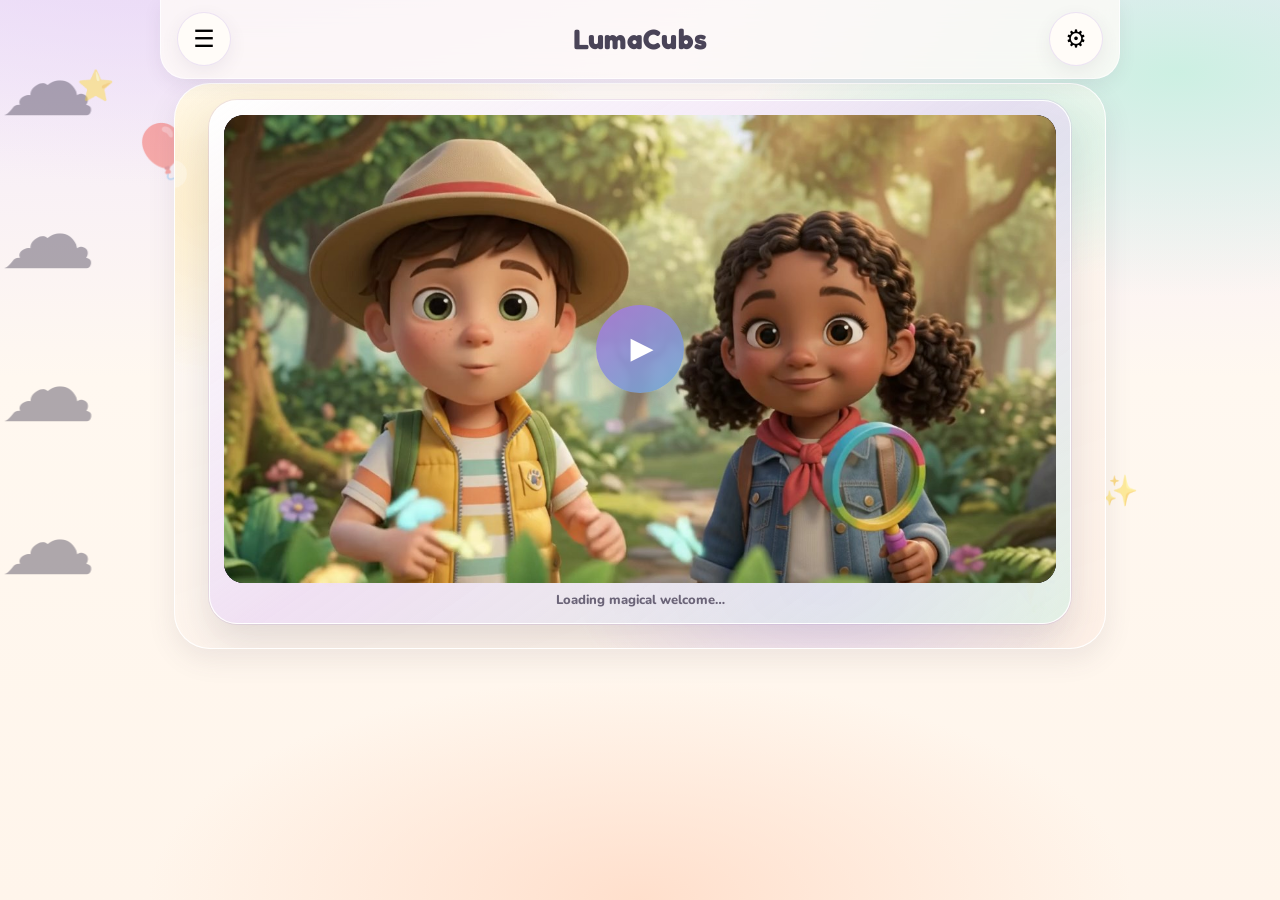
==== commit e94a6216: "added another catogry" ====
--- a/index.html
+++ b/index.html
@@ -85,6 +85,7 @@
   <script src="le-ns-mystery-pattern.js"></script>
   <script src="le-missing-number-mystery.js"></script>
   <script src="le-basic-math-concepts.js"></script>
+  <script src="le-math-games-brain-play.js"></script>
   <script src="le-numbers-math.js"></script>
   <script src="game.js"></script>
 </body>
--- a/style.css
+++ b/style.css
@@ -3814,12 +3814,18 @@
 }
 
 .home-video-status {
-  margin: 0;
+  margin: 8px 0 0;
   min-height: 0;
-  font-size: 12px;
+  font-size: 13px;
   font-weight: 800;
   color: var(--ink-soft);
   text-align: center;
+  opacity: 0;
+  transition: opacity 0.2s ease;
+}
+.home-video-status.is-visible {
+  opacity: 1;
+  min-height: 1.2em;
 }
 .home-video-status-sr {
   position: absolute;
@@ -3831,6 +3837,109 @@
   clip: rect(0, 0, 0, 0);
   white-space: nowrap;
   border: 0;
+}
+
+.home-video-sound {
+  position: absolute;
+  left: 50%;
+  bottom: clamp(12px, 3vw, 22px);
+  transform: translateX(-50%);
+  z-index: 5;
+  display: inline-flex;
+  align-items: center;
+  gap: 8px;
+  border: none;
+  cursor: pointer;
+  padding: 10px 16px;
+  border-radius: 999px;
+  font-weight: 900;
+  font-size: 14px;
+  color: #3D3550;
+  background: rgba(255, 252, 248, 0.96);
+  box-shadow: 0 10px 24px rgba(74, 68, 88, 0.22);
+  animation: homeSoundPulse 1.6s ease-in-out infinite;
+}
+.home-video-sound[hidden] { display: none !important; }
+.home-video-sound-icon { font-size: 16px; line-height: 1; }
+.home-video-sound:hover,
+.home-video-sound:focus-visible {
+  transform: translateX(-50%) scale(1.04);
+  outline: none;
+}
+@keyframes homeSoundPulse {
+  0%, 100% { box-shadow: 0 10px 24px rgba(74, 68, 88, 0.22); }
+  50% { box-shadow: 0 10px 28px rgba(126, 95, 176, 0.35); }
+}
+.home-video-stage.is-muted-autoplay .home-video-bigplay {
+  opacity: 0;
+  pointer-events: none;
+}
+
+/* Welcome sequence: video only until it ends */
+.home-age-page.is-welcome-playing .home-hero-after-video,
+.home-age-page.is-welcome-playing .home-friends,
+.home-age-page.is-welcome-playing .home-parent,
+.home-age-page.is-welcome-playing .home-footer {
+  display: none !important;
+}
+
+.home-age-page.is-welcome-playing .home-hero-stage-video-top {
+  width: 100%;
+  max-width: 920px;
+  margin: 0 auto;
+}
+.home-age-page.is-welcome-playing .home-hero {
+  padding-top: clamp(8px, 2vw, 16px);
+  padding-bottom: clamp(12px, 3vw, 24px);
+}
+
+.home-age-page.is-welcome-done .home-hero-after-video,
+.home-age-page.is-welcome-done .home-friends,
+.home-age-page.is-welcome-done .home-parent,
+.home-age-page.is-welcome-done .home-footer {
+  animation: homeSectionReveal 0.65s ease both;
+}
+.home-age-page.is-welcome-done .home-friends { animation-delay: 0.05s; }
+.home-age-page.is-welcome-done .home-parent { animation-delay: 0.12s; }
+.home-age-page.is-welcome-done .home-footer { animation-delay: 0.22s; }
+
+@keyframes homeSectionReveal {
+  from {
+    opacity: 0;
+    transform: translateY(18px);
+  }
+  to {
+    opacity: 1;
+    transform: translateY(0);
+  }
+}
+
+.home-hero-stage-video-top {
+  display: block;
+  width: 100%;
+}
+.home-hero-after-video {
+  display: flex;
+  flex-direction: column;
+  align-items: center;
+  gap: 14px;
+  margin-top: 18px;
+}
+.home-hero-mascots {
+  display: flex;
+  justify-content: center;
+  align-items: flex-end;
+  gap: clamp(16px, 4vw, 36px);
+  width: 100%;
+  position: relative;
+  min-height: clamp(90px, 16vw, 140px);
+}
+.home-hero-mascots .home-char {
+  position: relative;
+  left: auto;
+  right: auto;
+  bottom: auto;
+  width: clamp(88px, 18vw, 140px);
 }
 
 /* ---- Age-wise learning bands (below welcome video) ---- */
@@ -3948,7 +4057,7 @@
   display: grid;
   grid-template-columns: repeat(2, minmax(0, 1fr));
   gap: 18px;
-  max-width: 640px;
+  max-width: 720px;
   margin: 0 auto;
 }
 .home-friend-card {
@@ -3958,9 +4067,10 @@
   display: flex;
   flex-direction: column;
   align-items: center;
-  gap: 8px;
+  gap: 6px;
   padding: 18px 16px 20px;
   border-radius: 28px;
+  text-align: center;
   background: linear-gradient(180deg, #FFFCF8, #F3EAFB);
   border: 1.5px solid rgba(255,255,255,0.95);
   box-shadow: var(--shadow-soft);
@@ -3979,7 +4089,10 @@
   border-radius: 22px;
   overflow: hidden;
   aspect-ratio: 4 / 5;
-  background: #2a2438;
+  background:
+    radial-gradient(circle at 30% 20%, rgba(255,209,102,0.35), transparent 45%),
+    linear-gradient(180deg, #E8D5F5, #C8F0E0);
+  box-shadow: inset 0 0 0 2px rgba(255,255,255,0.55);
 }
 .home-friend-art img {
   width: 100%;
@@ -3997,14 +4110,29 @@
 }
 .home-friend-name {
   font-family: var(--font-display);
-  font-size: 18px;
+  font-size: 20px;
   font-weight: 700;
   color: var(--ink);
+  margin-top: 4px;
+}
+.home-friend-role {
+  font-size: 13px;
+  font-weight: 900;
+  letter-spacing: 0.02em;
+  color: #7E5FB0;
+  text-transform: uppercase;
+}
+.home-friend-personality {
+  font-size: 13px;
+  font-weight: 700;
+  line-height: 1.45;
+  color: var(--ink-soft);
+  max-width: 28ch;
 }
 .home-friend-hint {
   font-size: 13px;
-  font-weight: 700;
-  color: var(--ink-soft);
+  font-weight: 800;
+  color: #4F9B78;
 }
 
 /* ---- Learning cards ---- */
@@ -4086,11 +4214,11 @@
   line-height: 1.4;
 }
 
-/* ---- Age cards ---- */
+/* ---- Age cards (inside Learning Made Magical) ---- */
 .home-age-grid {
   display: grid;
   grid-template-columns: repeat(3, minmax(0, 1fr));
-  gap: 20px;
+  gap: 18px;
   align-items: stretch;
 }
 
@@ -4098,21 +4226,22 @@
   --age-accent: #FFD8C2;
   --age-accent-deep: #FFB894;
   --age-wash: #FFF4EC;
-  --age-glow: rgba(255, 184, 148, 0.35);
+  --age-glow: rgba(255, 184, 148, 0.32);
   position: relative;
   display: flex;
   flex-direction: column;
+  height: 100%;
   text-decoration: none;
   color: inherit;
-  border-radius: 34px;
+  border-radius: 28px;
   overflow: hidden;
   background:
-    radial-gradient(ellipse 80% 55% at 50% -10%, var(--age-glow), transparent 60%),
-    linear-gradient(180deg, #FFFCF8 0%, var(--age-wash) 100%);
+    radial-gradient(ellipse 90% 60% at 50% -8%, var(--age-glow), transparent 58%),
+    linear-gradient(165deg, #FFFEFB 0%, var(--age-wash) 100%);
   border: 1.5px solid rgba(255, 255, 255, 0.98);
   box-shadow:
-    0 14px 32px rgba(74, 68, 88, 0.10),
-    0 2px 0 rgba(255, 255, 255, 0.9) inset;
+    0 12px 28px rgba(74, 68, 88, 0.09),
+    0 1px 0 rgba(255, 255, 255, 0.95) inset;
   cursor: pointer;
   transform: translateY(0) scale(1);
   transition:
@@ -4132,17 +4261,17 @@
   border-radius: inherit;
   pointer-events: none;
   background:
-    radial-gradient(circle at 18% 12%, rgba(255,255,255,0.55), transparent 28%),
-    radial-gradient(circle at 88% 18%, rgba(255,255,255,0.28), transparent 22%);
-  opacity: 0.9;
+    radial-gradient(circle at 16% 10%, rgba(255,255,255,0.6), transparent 30%),
+    radial-gradient(circle at 90% 16%, rgba(255,255,255,0.28), transparent 24%);
+  opacity: 0.85;
   z-index: 1;
 }
 
 .age-home-card.tone-peach {
-  --age-accent: #FFD8C2;
-  --age-accent-deep: #FFB894;
-  --age-wash: #FFF1E6;
-  --age-glow: rgba(255, 184, 148, 0.42);
+  --age-accent: #FFD4B8;
+  --age-accent-deep: #F5A97A;
+  --age-wash: #FFF0E6;
+  --age-glow: rgba(245, 169, 122, 0.38);
 }
 .age-home-card.tone-mint {
   --age-accent: #C8F0E0;
@@ -4151,16 +4280,16 @@
   --age-glow: rgba(142, 217, 190, 0.35);
 }
 .age-home-card.tone-lilac {
-  --age-accent: #E0D0F5;
-  --age-accent-deep: #C9B1E8;
-  --age-wash: #F5EEFC;
-  --age-glow: rgba(201, 177, 232, 0.45);
+  --age-accent: #E2D4F6;
+  --age-accent-deep: #B89AD9;
+  --age-wash: #F4EDFB;
+  --age-glow: rgba(184, 154, 217, 0.4);
 }
 .age-home-card.tone-sky {
-  --age-accent: #C8E8F5;
-  --age-accent-deep: #8EC8E0;
-  --age-wash: #ECF7FC;
-  --age-glow: rgba(142, 200, 224, 0.42);
+  --age-accent: #C9E8F6;
+  --age-accent-deep: #7EBDD8;
+  --age-wash: #EAF5FB;
+  --age-glow: rgba(126, 189, 216, 0.4);
 }
 .age-home-card.tone-sun {
   --age-accent: #FFE29A;
@@ -4171,34 +4300,34 @@
 
 .age-home-card:hover,
 .age-home-card:focus-visible {
-  transform: translateY(-10px) scale(1.022);
+  transform: translateY(-8px) scale(1.018);
   box-shadow:
-    0 22px 44px rgba(74, 68, 88, 0.16),
-    0 0 0 1px color-mix(in srgb, var(--age-accent-deep) 55%, white),
-    0 0 28px var(--age-glow);
-  border-color: var(--age-accent-deep);
+    0 20px 40px rgba(74, 68, 88, 0.14),
+    0 0 0 1px color-mix(in srgb, var(--age-accent-deep) 45%, white),
+    0 0 24px var(--age-glow);
+  border-color: color-mix(in srgb, var(--age-accent-deep) 70%, white);
   outline: none;
 }
 
 .age-home-card:active {
-  transform: translateY(-3px) scale(0.992);
+  transform: translateY(-2px) scale(0.994);
 }
 
 .age-home-card.is-selected {
   box-shadow:
     0 0 0 3px rgba(255, 255, 255, 0.95),
-    0 0 0 6px var(--age-accent-deep),
-    0 20px 40px rgba(74, 68, 88, 0.14);
+    0 0 0 5px var(--age-accent-deep),
+    0 18px 36px rgba(74, 68, 88, 0.12);
 }
 
 .age-home-art {
   position: relative;
   z-index: 2;
   display: block;
-  aspect-ratio: 4 / 3;
+  aspect-ratio: 5 / 4;
   background:
-    radial-gradient(circle at 30% 20%, rgba(255,255,255,0.55), transparent 42%),
-    var(--age-accent);
+    radial-gradient(circle at 30% 18%, rgba(255,255,255,0.62), transparent 44%),
+    linear-gradient(180deg, color-mix(in srgb, var(--age-accent) 75%, white), var(--age-accent));
   overflow: hidden;
 }
 
@@ -4206,8 +4335,8 @@
   content: "";
   position: absolute;
   inset: auto 0 0 0;
-  height: 28%;
-  background: linear-gradient(180deg, transparent, rgba(255, 252, 248, 0.55));
+  height: 32%;
+  background: linear-gradient(180deg, transparent, color-mix(in srgb, var(--age-wash) 88%, white));
   pointer-events: none;
   z-index: 1;
 }
@@ -4217,14 +4346,14 @@
   width: 100%;
   height: 100%;
   object-fit: cover;
-  object-position: center 42%;
+  object-position: center 40%;
   transition: transform 0.55s var(--ease), filter 0.35s ease;
-  filter: saturate(1.05) contrast(1.02);
+  filter: saturate(1.06) contrast(1.03);
 }
 
 .age-home-card:hover .age-home-art img,
 .age-home-card:focus-visible .age-home-art img {
-  transform: scale(1.06);
+  transform: scale(1.055);
   filter: saturate(1.1) contrast(1.04) brightness(1.02);
 }
 
@@ -4233,82 +4362,97 @@
   z-index: 2;
   display: flex;
   flex-direction: column;
-  gap: 8px;
-  padding: 18px 18px 20px;
+  gap: 7px;
+  flex: 1;
+  padding: 16px 16px 18px;
   text-align: left;
 }
 
 .age-home-ages {
   display: inline-flex;
   align-self: flex-start;
-  font-size: 12px;
+  font-size: 11px;
   font-weight: 900;
-  letter-spacing: 0.04em;
+  letter-spacing: 0.05em;
   text-transform: uppercase;
-  color: #5C4F6E;
-  background: color-mix(in srgb, var(--age-accent) 70%, white);
+  color: #5A4E68;
+  background: color-mix(in srgb, var(--age-accent) 62%, white);
+  border: 1px solid rgba(255,255,255,0.85);
   border-radius: 999px;
-  padding: 6px 12px;
-  box-shadow: 0 2px 8px rgba(74, 68, 88, 0.06);
+  padding: 5px 11px;
+  box-shadow: 0 2px 6px rgba(74, 68, 88, 0.05);
 }
 
 .age-home-name {
   font-family: var(--font-display);
-  font-size: clamp(20px, 2.4vw, 26px);
+  font-size: clamp(19px, 2.2vw, 24px);
   font-weight: 700;
   line-height: 1.15;
   color: var(--ink);
 }
 
 .age-home-desc {
-  font-size: 14px;
+  font-size: 13px;
   font-weight: 700;
   line-height: 1.45;
   color: var(--ink-soft);
+  flex: 1;
 }
 
 .age-home-cta {
-  margin-top: 8px;
+  margin-top: 10px;
   align-self: flex-start;
-  font-size: 13px;
+  font-size: 12px;
   font-weight: 900;
+  letter-spacing: 0.01em;
   color: #4A4458;
-  background: linear-gradient(180deg, #FFFCF8, var(--age-accent));
+  background: linear-gradient(180deg, #FFFEFB, var(--age-accent));
   border: 1.5px solid rgba(255,255,255,0.95);
   border-radius: 999px;
-  padding: 11px 18px;
-  box-shadow: 0 6px 14px rgba(74, 68, 88, 0.10);
+  padding: 10px 16px;
+  box-shadow: 0 5px 12px rgba(74, 68, 88, 0.08);
   transition: transform 0.22s var(--spring), background 0.2s ease, box-shadow 0.2s ease;
 }
 
 .age-home-card:hover .age-home-cta {
-  transform: translateX(4px) scale(1.03);
+  transform: translateX(3px) scale(1.03);
   background: linear-gradient(180deg, #fff, var(--age-accent-deep));
-  box-shadow: 0 8px 18px rgba(74, 68, 88, 0.14);
-}
-
-/* ---- Parent / about ---- */
+  box-shadow: 0 7px 16px rgba(74, 68, 88, 0.12);
+}
+
+/* ---- Parent / about (Learning Made Magical) ---- */
 .home-parent {
-  display: grid;
-  grid-template-columns: minmax(0, 0.9fr) minmax(0, 1.1fr);
-  gap: 20px;
-  align-items: center;
+  display: flex;
+  flex-direction: column;
+  gap: 22px;
   padding: 18px;
   border-radius: 32px;
   background: linear-gradient(135deg, rgba(255,248,240,0.95), rgba(232,213,245,0.55), rgba(200,240,224,0.4));
   border: 1.5px solid rgba(255,255,255,0.95);
   box-shadow: var(--shadow-soft);
 }
+.home-parent-intro {
+  display: grid;
+  grid-template-columns: minmax(0, 0.95fr) minmax(0, 1.15fr);
+  gap: 22px;
+  align-items: center;
+}
 .home-parent-art {
   border-radius: 24px;
   overflow: hidden;
-  aspect-ratio: 4 / 3;
-  background: #FFE8D4;
+  aspect-ratio: 4 / 5;
+  max-width: 320px;
+  margin: 0 auto;
+  background:
+    radial-gradient(circle at 35% 20%, rgba(255,209,102,0.4), transparent 50%),
+    linear-gradient(180deg, #FFE8D4, #E8D5F5);
+  box-shadow: inset 0 0 0 2px rgba(255,255,255,0.55);
 }
 .home-parent-art img {
   width: 100%;
   height: 100%;
   object-fit: cover;
+  object-position: center top;
 }
 .home-parent-copy h3 {
   margin: 0;
@@ -4324,6 +4468,20 @@
   line-height: 1.5;
   color: var(--ink-soft);
   max-width: 40ch;
+}
+.home-ages-inside {
+  width: 100%;
+  padding-top: 10px;
+  border-top: 1.5px solid rgba(255,255,255,0.72);
+  scroll-margin-top: 18px;
+}
+.home-ages-prompt {
+  margin: 0 0 14px;
+  font-family: var(--font-display);
+  font-size: clamp(15px, 2vw, 17px);
+  font-weight: 700;
+  color: var(--ink-soft);
+  letter-spacing: 0.01em;
 }
 
 /* ---- Footer ---- */
@@ -4406,10 +4564,14 @@
   }
   .age-home-card { border-radius: 28px; }
   .home-parent {
-    grid-template-columns: 1fr;
     text-align: center;
   }
+  .home-parent-intro {
+    grid-template-columns: 1fr;
+  }
   .home-parent-copy p { margin-left: auto; margin-right: auto; }
+  .home-ages-prompt { text-align: center; }
+  .age-home-body { text-align: left; }
 }
 
 @media (min-width: 700px) and (max-width: 920px) {
@@ -9156,3 +9318,228 @@
   .le-nm-bmc-track.is-long .le-nm-bmc-track-bar { width: 120px; }
   .le-nm-bmc-intro h3 { font-size: 20px; }
 }
+/* ========== BMC visual learning upgrade ========== */
+.le-nm-bmc-concept-demo {
+  text-align: center; padding: 16px 14px 18px; border-radius: 26px;
+  background: linear-gradient(160deg, #EAF8F3, #FFF8E8 50%, #F3EEFF);
+  box-shadow: inset 0 0 0 3px rgba(126,205,181,.16);
+}
+.le-nm-bmc-concept-title {
+  margin: 0 0 10px; font-family: var(--font-display); font-size: 24px; color: #3D6B5A;
+}
+.le-nm-bmc-concept-explain {
+  margin: 12px auto 14px; max-width: 420px; font-weight: 700; color: #6B7B72; font-size: 14px; line-height: 1.4;
+}
+.le-nm-bmc-concept-art { padding: 8px; min-height: 140px; display: flex; align-items: center; justify-content: center; }
+.le-nm-bmc-demo-pair, .le-nm-bmc-demo-stack, .le-nm-bmc-demo-line, .le-nm-bmc-demo-dance,
+.le-nm-bmc-demo-distance, .le-nm-bmc-demo-vertical {
+  display: flex; flex-wrap: wrap; gap: 18px; justify-content: center; align-items: flex-end; width: 100%;
+}
+.le-nm-bmc-demo-stack, .le-nm-bmc-demo-vertical, .le-nm-bmc-demo-distance {
+  flex-direction: column; align-items: center;
+}
+.le-nm-bmc-demo-item { display: flex; flex-direction: column; align-items: center; gap: 6px; }
+.le-nm-bmc-demo-item em, .le-nm-bmc-demo-lane em, .le-nm-bmc-dist-scene em {
+  font-style: normal; font-weight: 900; color: #5B4A7A; font-size: 13px;
+}
+.le-nm-bmc-demo-item.is-row { flex-direction: row; gap: 10px; }
+.le-nm-bmc-demo-item.is-group { flex-direction: row; flex-wrap: wrap; justify-content: center; }
+.le-nm-bmc-demo-pair.is-ground, .le-nm-bmc-demo-pair.is-ground-line,
+.le-nm-bmc-towers.is-ground-line, .le-nm-bmc-row.is-ground {
+  align-items: flex-end;
+  border-bottom: 4px solid rgba(201,132,90,.45);
+  padding-bottom: 8px;
+}
+.le-nm-bmc-demo-lane {
+  display: flex; align-items: flex-end; gap: 8px; width: min(420px, 92%);
+  padding: 10px; border-radius: 16px; background: rgba(255,252,248,.7);
+}
+.le-nm-bmc-demo-lane.is-far { justify-content: space-between; }
+.le-nm-bmc-demo-lane.is-near { justify-content: flex-start; }
+.le-nm-bmc-gap { flex: 1; min-width: 48px; height: 4px; border-radius: 4px;
+  background: repeating-linear-gradient(90deg, transparent 0 8px, rgba(126,95,176,.25) 8px 12px); }
+.le-nm-bmc-demo-scale {
+  position: relative; width: min(340px, 90%); height: 130px; margin: 0 auto;
+}
+.le-nm-bmc-demo-scale .le-nm-bmc-pan {
+  position: absolute; top: 18px; width: 90px; min-height: 72px; border-radius: 12px;
+  background: rgba(255,252,248,.95); display: flex; flex-direction: column; align-items: center; justify-content: center; gap: 4px;
+  box-shadow: 0 4px 0 rgba(91,74,122,.1); border: none;
+}
+.le-nm-bmc-demo-scale .le-nm-bmc-pan.is-left { left: 4%; }
+.le-nm-bmc-demo-scale .le-nm-bmc-pan.is-right { right: 4%; }
+.le-nm-bmc-demo-scale.tilt-left .le-nm-bmc-beam { transform: rotate(-12deg); }
+.le-nm-bmc-demo-scale.tilt-left .le-nm-bmc-pan.is-left { top: 34px; }
+.le-nm-bmc-demo-scale.tilt-left .le-nm-bmc-pan.is-right { top: 4px; }
+.le-nm-bmc-demo-dance { align-items: center; gap: 16px; }
+.le-nm-bmc-box-scene { position: relative; width: 110px; height: 90px; display: grid; place-items: center; }
+.le-nm-bmc-box-scene.is-in .le-nm-bmc-fig.is-playball { position: absolute; bottom: 22px; left: 50%; transform: translateX(-50%) scale(.85); z-index: 2; }
+.le-nm-bmc-box-scene.is-out .le-nm-bmc-fig.is-playball { position: absolute; right: -6px; bottom: 8px; }
+
+/* Figures */
+.le-nm-bmc-fig { display: inline-block; position: relative; vertical-align: bottom; }
+.le-nm-bmc-fig.is-ribbon { display: flex; align-items: center; gap: 4px; }
+.le-nm-bmc-ribbon-bow {
+  width: 18px; height: 18px; border-radius: 50%;
+  background: radial-gradient(circle at 30% 30%, #FFD0DC, #FF8FAB);
+  box-shadow: 8px 0 0 -2px #FF8FAB, -8px 0 0 -2px #FF8FAB; flex: 0 0 auto;
+}
+.le-nm-bmc-ribbon-body {
+  height: 16px; border-radius: 8px;
+  background: linear-gradient(90deg, #FF8FAB, #C9A0FF 50%, #FFD166);
+  box-shadow: 0 3px 0 rgba(0,0,0,.08);
+}
+.le-nm-bmc-fig.is-ribbon.is-long .le-nm-bmc-ribbon-body { width: 160px; }
+.le-nm-bmc-fig.is-ribbon.is-mid .le-nm-bmc-ribbon-body { width: 96px; }
+.le-nm-bmc-fig.is-ribbon.is-short .le-nm-bmc-ribbon-body { width: 42px; }
+.le-nm-bmc-track.is-ribbon-btn { background: transparent; padding: 10px; }
+.le-nm-bmc-fig.is-tree {
+  display: flex; flex-direction: column; align-items: center; justify-content: flex-end;
+}
+.le-nm-bmc-tree-canopy {
+  border-radius: 50%;
+  background: radial-gradient(circle at 35% 30%, #9BE0C4, #4F9B78);
+  box-shadow: inset 0 -8px 0 rgba(0,0,0,.06);
+}
+.le-nm-bmc-tree-trunk {
+  width: 14px; background: linear-gradient(180deg, #C9845A, #8B5A2B); border-radius: 3px;
+}
+.le-nm-bmc-fig.is-tree.is-tall .le-nm-bmc-tree-canopy { width: 64px; height: 64px; }
+.le-nm-bmc-fig.is-tree.is-tall .le-nm-bmc-tree-trunk { height: 48px; }
+.le-nm-bmc-fig.is-tree.is-mid .le-nm-bmc-tree-canopy { width: 48px; height: 48px; }
+.le-nm-bmc-fig.is-tree.is-mid .le-nm-bmc-tree-trunk { height: 28px; }
+.le-nm-bmc-fig.is-tree.is-short .le-nm-bmc-tree-canopy { width: 36px; height: 36px; }
+.le-nm-bmc-fig.is-tree.is-short .le-nm-bmc-tree-trunk { height: 14px; }
+.le-nm-bmc-tower.is-tree-btn { background: transparent; padding: 6px 10px; }
+
+.le-nm-bmc-fig.is-jar {
+  width: 72px; height: 96px; border-radius: 12px 12px 16px 16px;
+  border: 3px solid rgba(168,212,240,.95);
+  background: linear-gradient(180deg, rgba(255,252,248,.35), rgba(234,244,255,.55));
+  box-shadow: inset 0 0 0 2px rgba(255,255,255,.5), 0 6px 0 rgba(0,0,0,.05);
+  display: flex; align-items: flex-end; justify-content: center; overflow: hidden;
+}
+.le-nm-bmc-jar-glass {
+  display: flex; flex-wrap: wrap; gap: 3px; justify-content: center; align-content: flex-end;
+  padding: 6px; width: 100%; min-height: 20%;
+}
+.le-nm-bmc-fig.is-jar.is-full .le-nm-bmc-jar-glass { min-height: 82%; }
+.le-nm-bmc-fig.is-jar.is-half .le-nm-bmc-jar-glass { min-height: 45%; }
+.le-nm-bmc-fig.is-jar.is-empty .le-nm-bmc-jar-glass { min-height: 8%; }
+.le-nm-bmc-ball, .le-nm-bmc-berry {
+  width: 14px; height: 14px; border-radius: 50%; display: inline-block;
+  box-shadow: inset -2px -2px 0 rgba(0,0,0,.08);
+}
+.le-nm-bmc-ball.c0 { background: #FF8FAB; }
+.le-nm-bmc-ball.c1 { background: #FFD166; }
+.le-nm-bmc-ball.c2 { background: #7ECDB5; }
+.le-nm-bmc-ball.c3 { background: #C9A0FF; }
+.le-nm-bmc-ball.c4 { background: #A8D4F0; }
+.le-nm-bmc-jar.is-fig {
+  appearance: none; border: none; background: transparent; cursor: pointer; padding: 6px;
+  width: auto; height: auto; overflow: visible;
+}
+
+.le-nm-bmc-fruit-body.is-apple {
+  width: 42px; height: 42px; border-radius: 50%; display: block;
+  background: radial-gradient(circle at 30% 28%, #FFB0C0, #E85A7A);
+  box-shadow: inset -4px -6px 0 rgba(0,0,0,.08);
+}
+.le-nm-bmc-fruit-leaf {
+  position: absolute; top: -2px; left: 50%; width: 14px; height: 10px; margin-left: -4px;
+  background: #4F9B78; border-radius: 50% 0; transform: rotate(-20deg);
+}
+.le-nm-bmc-fruit-body.is-banana {
+  width: 48px; height: 22px; display: block; border-radius: 50% 50% 40% 40%;
+  background: linear-gradient(180deg, #FFE29A, #E8B86D);
+  transform: rotate(-25deg);
+  box-shadow: inset 0 -3px 0 rgba(0,0,0,.08);
+}
+.le-nm-bmc-match.is-fruit {
+  width: 76px; height: 76px; display: grid; place-items: center;
+  background: rgba(255,252,248,.95);
+}
+.le-nm-bmc-match.is-fruit::after { display: none; }
+
+.le-nm-bmc-fig.is-house { width: 56px; height: 52px; }
+.le-nm-bmc-house-roof {
+  display: block; width: 0; height: 0; margin: 0 auto;
+  border-left: 28px solid transparent; border-right: 28px solid transparent; border-bottom: 22px solid #FF8FAB;
+}
+.le-nm-bmc-house-wall {
+  display: block; width: 44px; height: 30px; margin: 0 auto; background: #FFFCF8;
+  border: 2px solid #E8B86D; border-radius: 0 0 6px 6px; box-shadow: inset 0 10px 0 #FFD166;
+}
+.le-nm-bmc-fig.is-box { width: 64px; height: 48px; }
+.le-nm-bmc-box-body {
+  display: block; width: 64px; height: 36px; margin-top: 12px; border-radius: 6px;
+  background: linear-gradient(180deg, #E8B86D, #C9845A);
+  box-shadow: inset 0 10px 0 rgba(255,209,102,.45);
+}
+.le-nm-bmc-box-lid {
+  position: absolute; left: 4px; right: 4px; top: 4px; height: 14px; border-radius: 4px;
+  background: #FFD166;
+}
+.le-nm-bmc-fig.is-playball {
+  width: 36px; height: 36px; border-radius: 50%;
+  background: radial-gradient(circle at 30% 28%, #FFE29A, #FF8FAB 55%, #E85A7A);
+  box-shadow: inset -3px -4px 0 rgba(0,0,0,.1), 0 3px 0 rgba(0,0,0,.08);
+}
+.le-nm-bmc-fig.is-bird {
+  width: 48px; height: 28px;
+  background: #A8D4F0;
+  clip-path: polygon(0 55%, 35% 35%, 55% 40%, 100% 15%, 70% 55%, 100% 85%, 40% 70%);
+  filter: drop-shadow(0 2px 0 rgba(0,0,0,.08));
+}
+.le-nm-bmc-fig.is-rock {
+  width: 44px; height: 34px; border-radius: 40% 55% 45% 50%;
+  background: linear-gradient(145deg, #B0B0BE, #6E6E7A);
+  box-shadow: inset -4px -4px 0 rgba(0,0,0,.15);
+}
+.le-nm-bmc-fig.is-feather {
+  width: 22px; height: 48px; border-radius: 50% 50% 40% 40%;
+  background: linear-gradient(180deg, #FFFCF8, #E8D5F5);
+  border: 2px solid #C9A0FF;
+  transform: rotate(12deg);
+  box-shadow: inset 0 -10px 0 rgba(201,160,255,.2);
+}
+.le-nm-bmc-fig.is-racer-animal {
+  width: 48px; height: 48px; border-radius: 50%; display: block;
+  background: var(--c, #E8B86D);
+  box-shadow: inset -4px -5px 0 rgba(0,0,0,.1), 0 3px 0 rgba(0,0,0,.08);
+}
+.le-nm-bmc-racer {
+  display: flex; flex-direction: column; align-items: center; gap: 4px;
+  background: transparent; padding: 6px;
+}
+.le-nm-bmc-pos-tag { font-size: 11px; font-weight: 900; color: #7E5FB0; min-height: 14px; }
+
+.le-nm-bmc-visual-guide {
+  display: flex; justify-content: center; align-items: flex-end; gap: 8px;
+  font-weight: 800; color: #7B6B9A; font-size: 12px; margin-bottom: 6px;
+}
+.le-nm-bmc-toy { display: inline-flex; align-items: flex-end; justify-content: center; }
+.le-nm-bmc-toy.is-big { transform: scale(1); }
+.le-nm-bmc-toy.is-small { transform: scale(1); }
+
+.le-nm-bmc-dist-scenes {
+  display: flex; flex-wrap: wrap; gap: 12px; justify-content: center; position: relative; z-index: 2;
+}
+.le-nm-bmc-dist-scene {
+  appearance: none; border: 3px solid rgba(126,95,176,.15); cursor: pointer;
+  width: min(220px, 42vw); min-height: 120px; border-radius: 18px; padding: 10px;
+  background: rgba(255,252,248,.9); display: flex; flex-direction: column; align-items: center; gap: 8px;
+}
+.le-nm-bmc-dist-scene.is-win { outline: 3px solid #FFD166; }
+.le-nm-bmc-dist-inner { display: flex; align-items: flex-end; gap: 6px; width: 100%; justify-content: flex-start; min-height: 70px; }
+.le-nm-bmc-dist-scene.is-far .le-nm-bmc-dist-inner { justify-content: space-between; }
+.le-nm-bmc-house-target { display: flex; justify-content: flex-end; padding-right: 12%; margin-bottom: 4px; }
+.le-nm-bmc-house-target.is-near { filter: drop-shadow(0 0 8px #FFD166); }
+.le-nm-bmc-sky-obj { background: transparent !important; width: auto; height: auto; padding: 6px; clip-path: none !important; }
+.le-nm-bmc-move-toy.is-ball { background: transparent; width: auto; height: auto; padding: 4px; }
+
+@media (max-width: 720px) {
+  .le-nm-bmc-fig.is-ribbon.is-long .le-nm-bmc-ribbon-body { width: 120px; }
+  .le-nm-bmc-concept-title { font-size: 20px; }
+  .le-nm-bmc-dist-scene { width: 100%; }
+}
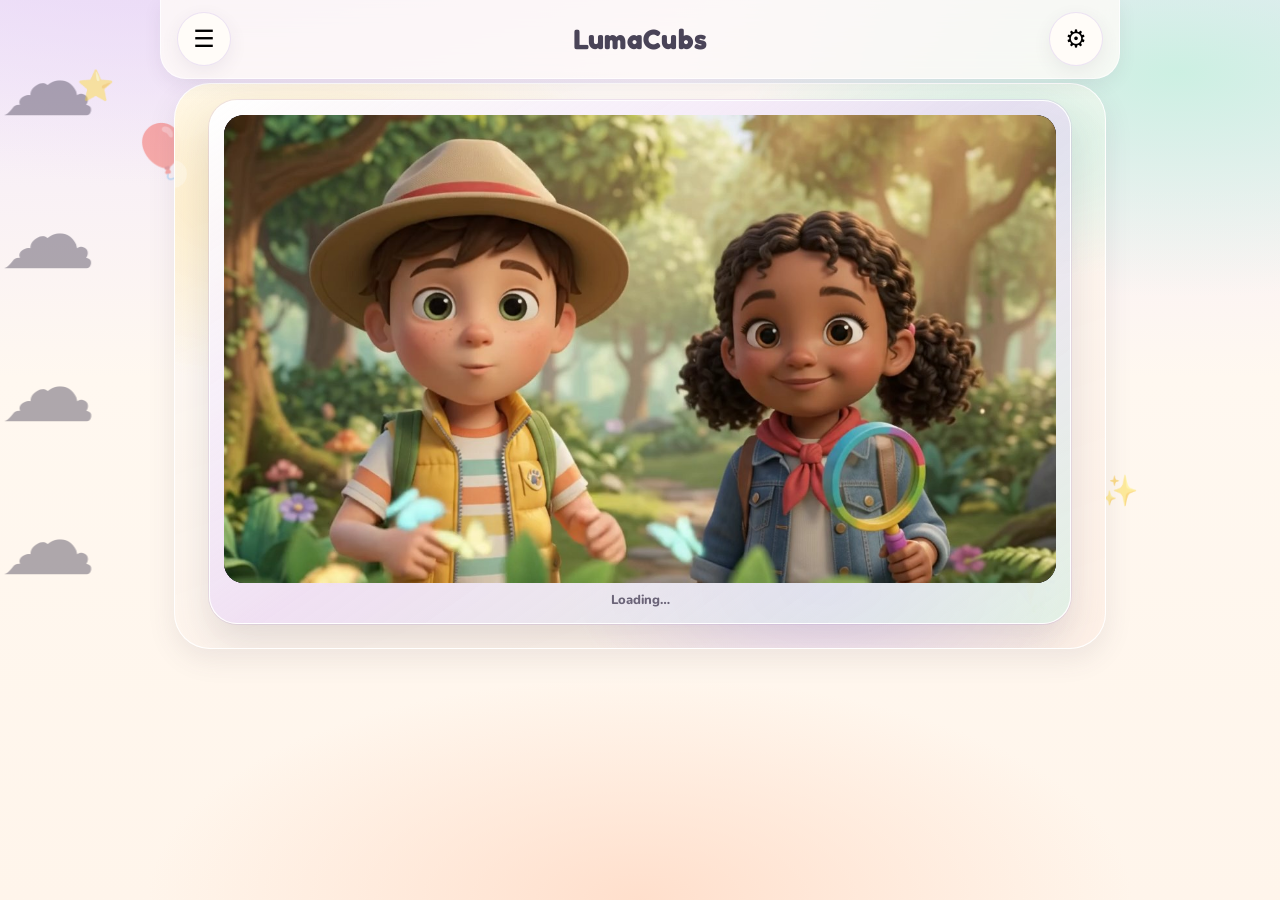
==== commit 33728bf1: "hav changes the home page" ====
--- a/index.html
+++ b/index.html
@@ -15,10 +15,29 @@
   <meta name="application-name" content="LumaCubs">
   <link rel="preconnect" href="https://fonts.googleapis.com">
   <link rel="preconnect" href="https://fonts.gstatic.com" crossorigin>
+  <link rel="preload" href="assets/home/welcome/lumacubs-welcome.mp4" as="video" type="video/mp4">
+  <link rel="preload" href="assets/home/welcome/welcome-poster.jpg" as="image">
   <link href="https://fonts.googleapis.com/css2?family=Fredoka:wght@500;600;700&family=Nunito:wght@500;600;700;800&display=swap" rel="stylesheet">
   <link rel="stylesheet" href="style.css">
+  <!-- Critical: hide post-video homepage blocks before any JS runs -->
+  <style id="lumacubs-welcome-critical">
+    .home-hero-after-video,
+    .home-friends,
+    .home-parent,
+    .home-footer {
+      display: none !important;
+    }
+    .home-age-page.is-welcome-playing .home-video-bigplay {
+      opacity: 0 !important;
+      pointer-events: none !important;
+    }
+    .home-age-page.is-welcome-playing .home-video-bigplay.is-autoplay-failed {
+      opacity: 1 !important;
+      pointer-events: auto !important;
+    }
+  </style>
 </head>
-<body>
+<body class="is-boot-welcome">
 
   <div id="bg" aria-hidden="true"></div>
 
--- a/style.css
+++ b/style.css
@@ -3875,11 +3875,12 @@
   pointer-events: none;
 }
 
-/* Welcome sequence: video only until it ends */
-.home-age-page.is-welcome-playing .home-hero-after-video,
-.home-age-page.is-welcome-playing .home-friends,
-.home-age-page.is-welcome-playing .home-parent,
-.home-age-page.is-welcome-playing .home-footer {
+/* Welcome sequence: post-video sections stay hidden until is-welcome-done.
+   Default hide (not only .is-welcome-playing) prevents flash before JS class applies. */
+.home-hero-after-video,
+.home-friends,
+.home-parent,
+.home-footer {
   display: none !important;
 }
 
@@ -3892,16 +3893,30 @@
   padding-top: clamp(8px, 2vw, 16px);
   padding-bottom: clamp(12px, 3vw, 24px);
 }
-
-.home-age-page.is-welcome-done .home-hero-after-video,
-.home-age-page.is-welcome-done .home-friends,
-.home-age-page.is-welcome-done .home-parent,
+.home-age-page.is-welcome-playing .home-video-bigplay:not(.is-autoplay-failed) {
+  opacity: 0 !important;
+  pointer-events: none !important;
+}
+
+.home-age-page.is-welcome-done .home-hero-after-video {
+  display: flex !important;
+  animation: homeSectionReveal 0.65s ease both;
+}
+.home-age-page.is-welcome-done .home-friends {
+  display: block !important;
+  animation: homeSectionReveal 0.65s ease both;
+  animation-delay: 0.05s;
+}
+.home-age-page.is-welcome-done .home-parent {
+  display: flex !important;
+  animation: homeSectionReveal 0.65s ease both;
+  animation-delay: 0.12s;
+}
 .home-age-page.is-welcome-done .home-footer {
+  display: flex !important;
   animation: homeSectionReveal 0.65s ease both;
-}
-.home-age-page.is-welcome-done .home-friends { animation-delay: 0.05s; }
-.home-age-page.is-welcome-done .home-parent { animation-delay: 0.12s; }
-.home-age-page.is-welcome-done .home-footer { animation-delay: 0.22s; }
+  animation-delay: 0.22s;
+}
 
 @keyframes homeSectionReveal {
   from {
@@ -9543,3 +9558,417 @@
   .le-nm-bmc-concept-title { font-size: 20px; }
   .le-nm-bmc-dist-scene { width: 100%; }
 }
+
+/* ============================================================
+   Math Games & Brain Play (MG hub)
+   ============================================================ */
+.le-nm-mg { position: relative; width: 100%; }
+.le-nm-mg-intro, .le-nm-mg-demo, .le-nm-mg-champ-win {
+  text-align: center; padding: 12px 8px 8px;
+  border-radius: 28px;
+  background:
+    radial-gradient(ellipse at 20% 0%, rgba(255,208,220,.55), transparent 50%),
+    radial-gradient(ellipse at 80% 10%, rgba(201,160,255,.35), transparent 45%),
+    linear-gradient(165deg, #FFF8F4, #F3E9FF 55%, #E8F7F2);
+  border: 1.5px solid rgba(255,255,255,.95);
+  box-shadow: 0 12px 28px rgba(74,68,88,.08);
+}
+.le-nm-mg-intro h3, .le-nm-mg-demo h3, .le-nm-mg-champ-win h3 {
+  margin: 8px 0 6px; font-family: var(--font-display); font-size: clamp(22px, 3.5vw, 28px); color: var(--ink);
+}
+.le-nm-mg-intro p, .le-nm-mg-demo p, .le-nm-mg-champ-win p {
+  margin: 0 auto 14px; max-width: 42ch; font-weight: 700; color: var(--ink-soft); line-height: 1.45;
+}
+.le-nm-mg-intro-art, .le-nm-mg-demo-art {
+  display: flex; justify-content: center; align-items: flex-end; gap: 10px; position: relative; min-height: 100px;
+}
+.le-nm-mg-sparkles span {
+  position: absolute; width: 10px; height: 10px; border-radius: 50%;
+  background: #FFD166; box-shadow: 0 0 10px #FFD166; animation: leMgTwinkle 1.6s ease-in-out infinite;
+}
+.le-nm-mg-sparkles span:nth-child(1) { top: 8px; left: 22%; }
+.le-nm-mg-sparkles span:nth-child(2) { top: 0; right: 28%; animation-delay: .4s; background: #C9A0FF; }
+.le-nm-mg-sparkles span:nth-child(3) { top: 24px; right: 18%; animation-delay: .8s; background: #7ECDB5; }
+@keyframes leMgTwinkle { 0%,100%{ transform: scale(.7); opacity:.5 } 50%{ transform: scale(1.2); opacity:1 } }
+
+.le-nm-mg-hub-hero {
+  display: flex; align-items: center; gap: 12px; margin-bottom: 14px;
+  padding: 10px 12px; border-radius: 22px;
+  background: linear-gradient(90deg, rgba(255,208,220,.45), rgba(232,213,245,.4));
+  border: 1.5px solid rgba(255,255,255,.9);
+}
+.le-nm-mg-hub-hero h3 { margin: 0; font-family: var(--font-display); font-size: 20px; color: var(--ink); }
+.le-nm-mg-hub-hero p { margin: 2px 0 0; font-weight: 700; color: var(--ink-soft); font-size: 13px; }
+
+.le-nm-mg-grid {
+  display: grid; grid-template-columns: repeat(2, minmax(0, 1fr)); gap: 12px;
+}
+@media (min-width: 860px) {
+  .le-nm-mg-grid { grid-template-columns: repeat(4, minmax(0, 1fr)); }
+}
+.le-nm-mg-card {
+  appearance: none; border: 1.5px solid rgba(255,255,255,.98); cursor: pointer; text-align: left;
+  border-radius: 22px; overflow: hidden; padding: 0; display: flex; flex-direction: column;
+  background: linear-gradient(180deg, #FFFEFB, #FFF4F0);
+  box-shadow: 0 10px 22px rgba(74,68,88,.08);
+  transition: transform .25s var(--spring), box-shadow .25s ease;
+}
+.le-nm-mg-card:hover, .le-nm-mg-card:focus-visible {
+  transform: translateY(-4px) scale(1.02);
+  box-shadow: 0 16px 28px rgba(74,68,88,.12); outline: none;
+}
+.le-nm-mg-card.is-done { box-shadow: 0 0 0 2px #FFD166, 0 10px 22px rgba(74,68,88,.08); }
+.le-nm-mg-card-art {
+  display: block; height: 84px; position: relative;
+  background:
+    radial-gradient(circle at 30% 30%, rgba(255,255,255,.65), transparent 45%),
+    linear-gradient(135deg, #FFD0DC, #E8D5F5);
+}
+.le-nm-mg-card-art::after {
+  content: ""; position: absolute; inset: 18% 28%; border-radius: 16px;
+  background: rgba(255,252,248,.55); box-shadow: inset 0 0 0 2px rgba(255,255,255,.5);
+}
+.le-nm-mg-card-art.is-maze { background: linear-gradient(135deg, #C8F0E0, #FFE8D4); }
+.le-nm-mg-card-art.is-puzzle { background: linear-gradient(135deg, #FFD166, #FFB894); }
+.le-nm-mg-card-art.is-balance { background: linear-gradient(135deg, #C9A0FF, #FFD0DC); }
+.le-nm-mg-card-art.is-memory { background: linear-gradient(135deg, #8EC8E0, #E0D0F5); }
+.le-nm-mg-card-art.is-hunt { background: linear-gradient(135deg, #FFD166, #7ECDB5); }
+.le-nm-mg-card-art.is-sort { background: linear-gradient(135deg, #FFB894, #C8E8F5); }
+.le-nm-mg-card-art.is-strategy { background: linear-gradient(135deg, #E0D0F5, #FFE29A); }
+.le-nm-mg-card-art.is-champion {
+  background:
+    radial-gradient(circle at 50% 40%, #FFD166, transparent 55%),
+    linear-gradient(135deg, #FF8FAB, #C9A0FF);
+}
+.le-nm-mg-card-copy { display: flex; flex-direction: column; gap: 4px; padding: 10px 12px 12px; }
+.le-nm-mg-card-copy strong { font-family: var(--font-display); font-size: 14px; color: var(--ink); line-height: 1.2; }
+.le-nm-mg-card-copy em { font-style: normal; font-size: 12px; font-weight: 700; color: var(--ink-soft); line-height: 1.35; }
+.le-nm-mg-card-copy span { font-size: 11px; font-weight: 900; color: #7B6B9A; }
+
+/* shared objects */
+.le-nm-mg-obj {
+  display: inline-block; width: 36px; height: 36px; border-radius: 10px; position: relative;
+  vertical-align: middle; margin: 2px;
+  box-shadow: 0 4px 10px rgba(74,68,88,.12);
+}
+.le-nm-mg-obj.is-star { background: radial-gradient(circle at 35% 30%, #FFE29A, #FFD166); clip-path: polygon(50% 0,61% 35%,98% 35%,68% 57%,79% 91%,50% 70%,21% 91%,32% 57%,2% 35%,39% 35%); border-radius: 0; }
+.le-nm-mg-obj.is-key { background: linear-gradient(180deg, #FFD166, #F0C96A); border-radius: 8px 8px 4px 4px; width: 18px; }
+.le-nm-mg-obj.is-key::after { content:""; position:absolute; bottom:-2px; left:4px; width:10px; height:8px; border:2px solid #E0A84A; border-top:0; }
+.le-nm-mg-obj.is-gem { background: linear-gradient(135deg, #7ECDB5, #4DB6A0); clip-path: polygon(50% 0,100% 40%,75% 100%,25% 100%,0 40%); border-radius:0; }
+.le-nm-mg-obj.is-flower { background: radial-gradient(circle at 50% 50%, #FF8FAB, #FF6B9A); border-radius: 50%; box-shadow: 10px 0 0 #FFB894, -10px 0 0 #C9A0FF, 0 10px 0 #FFD166, 0 -10px 0 #8EC8E0; width: 18px; height: 18px; margin: 12px; }
+.le-nm-mg-obj.is-apple { background: radial-gradient(circle at 35% 30%, #FF8FAB, #E85A7A); border-radius: 45% 45% 50% 50%; }
+.le-nm-mg-obj.is-ball { background: radial-gradient(circle at 30% 28%, #FFF, #8EC8E0 40%, #5BA4C4); border-radius: 50%; }
+.le-nm-mg-obj.is-block { background: linear-gradient(145deg, #FFB894, #F08A5A); border-radius: 8px; }
+.le-nm-mg-obj.is-leaf { background: linear-gradient(135deg, #A8E6CF, #56C596); border-radius: 0 50% 0 50%; transform: rotate(-20deg); }
+.le-nm-mg-obj.is-shell { background: linear-gradient(180deg, #FFE8D4, #FFB894); border-radius: 50% 50% 8px 8px; }
+.le-nm-mg-obj.is-coin { background: radial-gradient(circle at 35% 30%, #FFE29A, #F0C96A); border-radius: 50%; box-shadow: inset 0 0 0 3px rgba(224,168,74,.45); }
+.le-nm-mg-obj.is-chest { background: linear-gradient(180deg, #E8B86D, #C9845A); border-radius: 6px 6px 10px 10px; width: 42px; }
+.le-nm-mg-obj.is-chest::before { content:""; position:absolute; top:0; left:0; right:0; height:40%; background:#D4A574; border-radius:6px 6px 0 0; border-bottom:2px solid #C9845A; }
+.le-nm-mg-obj.is-rock { background: linear-gradient(145deg, #B8A9C9, #8A7A9A); border-radius: 40% 50% 45% 55%; }
+.le-nm-mg-obj.is-feather { background: linear-gradient(180deg, #E8F7F2, #C8F0E0); width: 14px; height: 40px; border-radius: 50% 50% 40% 40%; transform: rotate(18deg); }
+.le-nm-mg-obj.is-car { background: linear-gradient(180deg, #FF8FAB, #E85A7A); border-radius: 10px 14px 8px 8px; width: 44px; height: 28px; }
+.le-nm-mg-obj.is-boat { background: linear-gradient(180deg, #8EC8E0, #5BA4C4); clip-path: polygon(10% 40%, 90% 40%, 100% 70%, 0 70%); height: 40px; border-radius:0; }
+.le-nm-mg-obj.is-bird { background: linear-gradient(135deg, #C9A0FF, #8A6BC4); border-radius: 50% 50% 40% 40%; width: 34px; height: 28px; }
+.le-nm-mg-obj.is-fish { background: linear-gradient(90deg, #7ECDB5, #4DB6A0); clip-path: polygon(0 50%, 20% 20%, 75% 20%, 100% 50%, 75% 80%, 20% 80%); border-radius:0; width: 44px; }
+.le-nm-mg-obj.is-cup { background: linear-gradient(180deg, #FFF4EC, #FFD8C2); border-radius: 6px 6px 12px 12px; width: 28px; }
+
+.le-nm-mg-piece, .le-nm-mg-drag {
+  appearance: none; border: 2px solid rgba(255,255,255,.95); cursor: grab;
+  border-radius: 16px; padding: 8px; min-width: 56px; min-height: 56px;
+  background: rgba(255,252,248,.95); box-shadow: 0 6px 14px rgba(74,68,88,.1);
+  display: inline-flex; flex-direction: column; align-items: center; justify-content: center; gap: 2px;
+  font-weight: 900; color: #5C4F6E; touch-action: none;
+}
+.le-nm-mg-piece.is-selected, .le-nm-mg-drag.is-selected { outline: 3px solid #FFD166; }
+.le-nm-mg-piece.is-placed, .le-nm-mg-drag.is-placed { opacity: .35; pointer-events: none; }
+.le-nm-mg-piece-tray { display: flex; flex-wrap: wrap; gap: 10px; justify-content: center; margin-top: 12px; }
+.le-nm-mg-reset {
+  appearance: none; border: none; margin: 10px auto 0; display: block; cursor: pointer;
+  background: rgba(255,255,255,.75); color: var(--ink); font-weight: 800; font-family: var(--font-display);
+  padding: 8px 14px; border-radius: 999px; font-size: 13px;
+}
+
+/* Maze */
+.le-nm-mg-maze {
+  padding: 10px; border-radius: 24px;
+  background:
+    radial-gradient(circle at 15% 20%, rgba(200,240,224,.5), transparent 40%),
+    linear-gradient(180deg, #EAF8F3, #FFF6E8);
+  border: 1.5px solid rgba(255,255,255,.95);
+}
+.le-nm-mg-maze-legend { display: flex; align-items: center; justify-content: center; gap: 8px; margin-bottom: 8px; font-weight: 800; color: #5C4F6E; }
+.le-nm-mg-maze-grid {
+  display: grid; grid-template-columns: repeat(var(--cols, 4), minmax(44px, 1fr));
+  gap: 6px; max-width: 420px; margin: 0 auto;
+}
+.le-nm-mg-cell {
+  appearance: none; border: none; aspect-ratio: 1; border-radius: 12px; cursor: pointer;
+  display: flex; align-items: center; justify-content: center; padding: 0;
+  min-height: 44px; transition: transform .15s ease, box-shadow .15s ease;
+}
+.le-nm-mg-cell.is-wall { background: transparent; cursor: default; pointer-events: none; }
+.le-nm-mg-cell.is-path {
+  background: linear-gradient(180deg, #FFFCF8, #FFE8D4);
+  box-shadow: inset 0 0 0 2px rgba(255,184,148,.35);
+}
+.le-nm-mg-cell.is-blocked { background: #B8A9C9; cursor: not-allowed; opacity: .85; }
+.le-nm-mg-cell.is-start { box-shadow: inset 0 0 0 3px #7ECDB5; }
+.le-nm-mg-cell.is-goal { background: linear-gradient(180deg, #FFE29A, #FFD166); }
+.le-nm-mg-cell.is-gem { background: linear-gradient(180deg, #C8F0E0, #7ECDB5); }
+.le-nm-mg-cell.is-walked { filter: saturate(1.1) brightness(1.05); }
+.le-nm-mg-cell.is-here { outline: 3px solid #FFD166; transform: scale(1.04); z-index: 2; }
+.le-nm-mg-cell.is-path:hover { transform: scale(1.05); }
+
+/* Puzzle */
+.le-nm-mg-puzzle {
+  padding: 12px; border-radius: 24px;
+  background: linear-gradient(165deg, #FFF6E8, #FFE8D4 40%, #E8D5F5);
+  border: 1.5px solid rgba(255,255,255,.95);
+}
+.le-nm-mg-silhouette {
+  position: relative; width: min(280px, 80vw); height: 180px; margin: 0 auto;
+  border-radius: 20px; background: rgba(255,252,248,.55);
+  box-shadow: inset 0 0 0 2px rgba(126,95,176,.12);
+}
+.le-nm-mg-puz-slot {
+  position: absolute; border: 2px dashed rgba(126,95,176,.35); border-radius: 14px;
+  display: flex; align-items: center; justify-content: center; min-width: 64px; min-height: 54px;
+  background: rgba(255,255,255,.35);
+}
+.le-nm-mg-puz-slot.is-over { background: rgba(255,209,102,.35); }
+.le-nm-mg-puz-slot.is-filled { border-style: solid; border-color: #7ECDB5; background: rgba(200,240,224,.45); }
+.le-nm-mg-puzzle.is-house .is-roof { left: 20%; top: 8%; width: 60%; height: 40%; clip-path: polygon(50% 0,100% 100%,0 100%); }
+.le-nm-mg-puzzle.is-house .is-wall { left: 28%; top: 48%; width: 44%; height: 42%; }
+.le-nm-mg-puzzle.is-house .is-door { left: 42%; top: 62%; width: 16%; height: 28%; }
+.le-nm-mg-puzzle.is-rocket .is-nose { left: 38%; top: 4%; width: 24%; height: 28%; border-radius: 50% 50% 8px 8px; }
+.le-nm-mg-puzzle.is-rocket .is-body { left: 34%; top: 30%; width: 32%; height: 40%; }
+.le-nm-mg-puzzle.is-rocket .is-fin { left: 28%; top: 68%; width: 44%; height: 22%; }
+.le-nm-mg-puzzle.is-boat .is-sail { left: 40%; top: 8%; width: 28%; height: 42%; }
+.le-nm-mg-puzzle.is-boat .is-hull { left: 18%; top: 52%; width: 64%; height: 32%; }
+.le-nm-mg-puzzle.is-boat .is-flag { left: 62%; top: 14%; width: 18%; height: 22%; }
+.le-nm-mg-puzzle.is-tree .is-canopy { left: 22%; top: 6%; width: 56%; height: 48%; border-radius: 50%; }
+.le-nm-mg-puzzle.is-tree .is-trunk { left: 42%; top: 52%; width: 16%; height: 36%; }
+.le-nm-mg-puzzle.is-tree .is-fruit { left: 58%; top: 28%; width: 18%; height: 18%; border-radius: 50%; }
+.le-nm-mg-puzzle.is-animal .is-head { left: 12%; top: 28%; width: 28%; height: 36%; border-radius: 50%; }
+.le-nm-mg-puzzle.is-animal .is-body { left: 36%; top: 32%; width: 36%; height: 40%; }
+.le-nm-mg-puzzle.is-animal .is-tail { left: 70%; top: 40%; width: 20%; height: 24%; }
+.le-nm-mg-piece.is-roof { background: linear-gradient(180deg,#FF8FAB,#E85A7A); clip-path: polygon(50% 0,100% 100%,0 100%); }
+.le-nm-mg-piece.is-wall, .le-nm-mg-piece.is-body { background: linear-gradient(180deg,#FFE8D4,#E8B86D); }
+.le-nm-mg-piece.is-door { background: #C9845A; }
+.le-nm-mg-piece.is-nose { background: #FFD166; border-radius: 50% 50% 8px 8px; }
+.le-nm-mg-piece.is-fin { background: #8EC8E0; }
+.le-nm-mg-piece.is-sail { background: #C9A0FF; }
+.le-nm-mg-piece.is-hull { background: #5BA4C4; }
+.le-nm-mg-piece.is-flag { background: #FF8FAB; }
+.le-nm-mg-piece.is-canopy { background: #56C596; border-radius: 50%; }
+.le-nm-mg-piece.is-trunk { background: #C9845A; }
+.le-nm-mg-piece.is-fruit { background: #FF8FAB; border-radius: 50%; }
+.le-nm-mg-piece.is-head { background: #E8B86D; border-radius: 50%; }
+.le-nm-mg-piece.is-tail { background: #D4A574; border-radius: 40%; }
+
+/* Balance */
+.le-nm-mg-balance {
+  padding: 12px; border-radius: 24px;
+  background: linear-gradient(165deg, #F5EEFC, #FFE8F0);
+  border: 1.5px solid rgba(255,255,255,.95);
+}
+.le-nm-mg-scale {
+  position: relative; width: min(340px, 92vw); height: 150px; margin: 0 auto 8px;
+}
+.le-nm-mg-beam {
+  position: absolute; left: 8%; right: 8%; top: 48%; height: 8px; border-radius: 8px;
+  background: linear-gradient(90deg, #C9A0FF, #E8B86D); transform-origin: center;
+  transition: transform .35s var(--spring);
+}
+.le-nm-mg-scale.tilt-left .le-nm-mg-beam { transform: rotate(-10deg); }
+.le-nm-mg-scale.tilt-right .le-nm-mg-beam { transform: rotate(10deg); }
+.le-nm-mg-scale.is-even .le-nm-mg-beam { transform: rotate(0); }
+.le-nm-mg-pan {
+  position: absolute; top: 18%; width: 42%; min-height: 72px; border-radius: 16px;
+  background: rgba(255,252,248,.9); border: 2px solid rgba(126,95,176,.2);
+  display: flex; flex-wrap: wrap; align-items: center; justify-content: center; gap: 4px;
+  padding: 6px; transition: top .35s var(--spring);
+}
+.le-nm-mg-pan.is-left { left: 4%; }
+.le-nm-mg-pan.is-right { right: 4%; }
+.le-nm-mg-scale.tilt-left .le-nm-mg-pan.is-left { top: 28%; }
+.le-nm-mg-scale.tilt-left .le-nm-mg-pan.is-right { top: 8%; }
+.le-nm-mg-scale.tilt-right .le-nm-mg-pan.is-left { top: 8%; }
+.le-nm-mg-scale.tilt-right .le-nm-mg-pan.is-right { top: 28%; }
+.le-nm-mg-fulcrum {
+  position: absolute; left: 50%; bottom: 8px; width: 18px; height: 36px; margin-left: -9px;
+  background: linear-gradient(180deg, #E8B86D, #C9845A); clip-path: polygon(50% 0,100% 100%,0 100%);
+}
+.le-nm-mg-pan em { font-style: normal; font-size: 11px; font-weight: 900; color: #7B6B9A; }
+.le-nm-mg-slot.is-over { outline: 3px solid #FFD166; }
+
+/* Memory */
+.le-nm-mg-memory {
+  padding: 12px; border-radius: 24px;
+  background: linear-gradient(165deg, #ECF7FC, #F5EEFC);
+  border: 1.5px solid rgba(255,255,255,.95);
+}
+.le-nm-mg-shelf {
+  display: flex; flex-wrap: wrap; gap: 12px; justify-content: center; align-items: center;
+  min-height: 100px; padding: 16px; border-radius: 18px;
+  background: linear-gradient(180deg, rgba(255,252,248,.9), rgba(232,213,245,.4));
+  box-shadow: inset 0 -8px 0 rgba(201,160,255,.2);
+}
+.le-nm-mg-mem-item {
+  width: 64px; height: 64px; border-radius: 16px; display: flex; align-items: center; justify-content: center;
+  background: rgba(255,255,255,.75); box-shadow: 0 6px 14px rgba(74,68,88,.1);
+}
+.le-nm-mg-mem-item.is-empty {
+  border: 2px dashed rgba(126,95,176,.35); color: #7B6B9A; font-weight: 900; font-size: 22px;
+}
+.le-nm-mg-mem-choice { min-width: 72px !important; min-height: 64px !important; }
+
+/* Hunt */
+.le-nm-mg-hunt {
+  padding: 12px; border-radius: 24px;
+  background: linear-gradient(165deg, #FFF6E0, #EAF8F3);
+  border: 1.5px solid rgba(255,255,255,.95);
+}
+.le-nm-mg-hunt-map {
+  display: flex; align-items: center; justify-content: center; gap: 10px; flex-wrap: wrap;
+  margin-bottom: 12px; padding: 10px; border-radius: 18px;
+  background: rgba(255,252,248,.7);
+}
+.le-nm-mg-hunt-progress {
+  font-weight: 900; color: #5C4F6E; background: #FFD166; padding: 6px 12px; border-radius: 999px; font-size: 12px;
+}
+.le-nm-mg-hunt-opts { display: flex; flex-wrap: wrap; gap: 10px; justify-content: center; }
+.le-nm-mg-hunt-opt {
+  appearance: none; border: 2px solid rgba(255,255,255,.95); cursor: pointer;
+  border-radius: 18px; padding: 12px 14px; min-width: 100px; min-height: 72px;
+  background: rgba(255,252,248,.95); box-shadow: 0 8px 18px rgba(74,68,88,.1);
+  display: flex; flex-direction: column; align-items: center; justify-content: center; gap: 4px;
+  font-weight: 900; color: #5C4F6E; transition: transform .2s var(--spring);
+}
+.le-nm-mg-hunt-opt:hover { transform: translateY(-3px) scale(1.03); }
+
+/* Sort */
+.le-nm-mg-sort {
+  padding: 12px; border-radius: 24px;
+  background: linear-gradient(165deg, #FFF4EC, #EAF5FB);
+  border: 1.5px solid rgba(255,255,255,.95);
+}
+.le-nm-mg-sort-rule {
+  display: flex; align-items: center; justify-content: center; gap: 8px; margin-bottom: 10px;
+  font-family: var(--font-display); font-weight: 700; color: var(--ink);
+}
+.le-nm-mg-bins { display: flex; gap: 12px; justify-content: center; flex-wrap: wrap; margin-top: 12px; }
+.le-nm-mg-bin {
+  width: min(180px, 42vw); min-height: 110px; border-radius: 18px; padding: 10px;
+  border: 2px dashed rgba(126,95,176,.3); background: rgba(255,252,248,.75);
+  display: flex; flex-wrap: wrap; align-content: flex-start; justify-content: center; gap: 6px;
+}
+.le-nm-mg-bin > span { width: 100%; text-align: center; font-weight: 900; font-size: 12px; color: #7B6B9A; }
+.le-nm-mg-bin.is-no { background: rgba(255,208,220,.25); }
+
+/* Strategy */
+.le-nm-mg-strategy {
+  padding: 12px; border-radius: 24px;
+  background: linear-gradient(165deg, #F5EEFC, #FFF6E0);
+  border: 1.5px solid rgba(255,255,255,.95);
+}
+.le-nm-mg-strat-scene {
+  display: flex; align-items: center; justify-content: center; gap: 8px; flex-wrap: wrap; margin-bottom: 12px;
+}
+.le-nm-mg-strat-track { display: flex; align-items: center; gap: 6px; flex-wrap: wrap; justify-content: center; }
+.le-nm-mg-strat-node {
+  width: 52px; height: 52px; border-radius: 14px; display: flex; align-items: center; justify-content: center;
+  background: rgba(255,255,255,.8); border: 2px solid rgba(126,95,176,.2); opacity: .55;
+}
+.le-nm-mg-strat-node.is-next { opacity: 1; outline: 3px solid #FFD166; }
+.le-nm-mg-strat-node.is-done { opacity: 1; background: #C8F0E0; border-color: #7ECDB5; }
+.le-nm-mg-strat-arrow {
+  width: 18px; height: 4px; background: #C9A0FF; border-radius: 4px; position: relative;
+}
+.le-nm-mg-strat-actions { display: flex; flex-wrap: wrap; gap: 10px; justify-content: center; }
+.le-nm-mg-strat-act {
+  appearance: none; border: 2px solid rgba(255,255,255,.95); cursor: pointer;
+  border-radius: 16px; padding: 10px 12px; min-width: 110px;
+  background: rgba(255,252,248,.95); box-shadow: 0 8px 16px rgba(74,68,88,.1);
+  display: flex; flex-direction: column; align-items: center; gap: 4px;
+  font-weight: 800; font-size: 12px; color: #5C4F6E;
+}
+.le-nm-mg-strat-act.is-used, .le-nm-mg-strat-act:disabled { opacity: .4; cursor: default; }
+
+/* Champion */
+.le-nm-mg-trophy {
+  width: 72px; height: 72px; margin: 8px auto 0; border-radius: 50%;
+  background:
+    radial-gradient(circle at 35% 30%, #FFE29A, #F0C96A 55%, #E0A84A);
+  box-shadow: 0 0 0 6px rgba(255,209,102,.35), 0 12px 24px rgba(74,68,88,.15);
+  animation: leMgTwinkle 1.2s ease-in-out infinite;
+}
+
+@media (max-width: 560px) {
+  .le-nm-mg-grid { grid-template-columns: 1fr; }
+  .le-nm-mg-maze-grid { grid-template-columns: repeat(var(--cols, 4), minmax(40px, 1fr)); gap: 4px; }
+  .le-nm-mg-cell { min-height: 40px; border-radius: 10px; }
+  .le-nm-mg-bin { width: 100%; }
+}
+
+/* Missing Number Mystery � range levels */
+.le-nm-mn-level-grid {
+  display: grid;
+  grid-template-columns: repeat(3, minmax(0, 1fr));
+  gap: 12px;
+}
+@media (max-width: 720px) {
+  .le-nm-mn-level-grid { grid-template-columns: 1fr; }
+}
+.le-nm-mn-level-card {
+  appearance: none; border: 1.5px solid rgba(255,255,255,.98); cursor: pointer; text-align: left;
+  border-radius: 22px; overflow: hidden; padding: 0; display: flex; flex-direction: column;
+  background: linear-gradient(180deg, #FFFEFB, #F5EEFC);
+  box-shadow: 0 10px 22px rgba(74,68,88,.08);
+  transition: transform .25s ease, box-shadow .25s ease;
+  position: relative;
+}
+.le-nm-mn-level-card:hover, .le-nm-mn-level-card:focus-visible {
+  transform: translateY(-3px); outline: none;
+  box-shadow: 0 14px 28px rgba(74,68,88,.12);
+}
+.le-nm-mn-level-card.is-recommended {
+  box-shadow: 0 0 0 2px #FFD166, 0 10px 22px rgba(74,68,88,.1);
+}
+.le-nm-mn-level-card.is-done {
+  background: linear-gradient(180deg, #FFFCF8, #EAF8F2);
+}
+.le-nm-mn-level-badge {
+  position: absolute; top: 10px; left: 10px; z-index: 2;
+  font-size: 11px; font-weight: 900; letter-spacing: .04em; text-transform: uppercase;
+  background: rgba(255,252,248,.92); color: #5C4F6E; padding: 4px 10px; border-radius: 999px;
+}
+.le-nm-mn-card-art.is-lvl1 { background: linear-gradient(145deg, #FFE8D4, #FFB894); }
+.le-nm-mn-card-art.is-lvl1::after { content: "1-10"; position:absolute; inset:0; display:flex; align-items:center; justify-content:center; font-weight:900; font-size:22px; color:#5C4F6E; }
+.le-nm-mn-card-art.is-lvl2 { background: linear-gradient(145deg, #E0D0F5, #C9A0FF); }
+.le-nm-mn-card-art.is-lvl2::after { content: "11-20"; position:absolute; inset:0; display:flex; align-items:center; justify-content:center; font-weight:900; font-size:22px; color:#5C4F6E; }
+.le-nm-mn-card-art.is-lvl3 { background: linear-gradient(145deg, #C8E8F5, #8EC8E0); }
+.le-nm-mn-card-art.is-lvl3::after { content: "21-30"; position:absolute; inset:0; display:flex; align-items:center; justify-content:center; font-weight:900; font-size:22px; color:#5C4F6E; }
+.le-nm-mn-back-levels {
+  appearance: none; border: none; margin: 14px auto 0; display: block; cursor: pointer;
+  background: rgba(255,255,255,.75); color: #5C4F6E; font-weight: 800;
+  font-family: var(--font-display); padding: 8px 14px; border-radius: 999px; font-size: 13px;
+}
+.le-nm-mn-range-chip {
+  display: inline-flex; align-self: center; margin: 0 auto 8px;
+  font-size: 11px; font-weight: 900; letter-spacing: .04em; text-transform: uppercase;
+  color: #5C4F6E; background: rgba(255,252,248,.9); border-radius: 999px; padding: 4px 10px;
+  box-shadow: 0 2px 8px rgba(74,68,88,.06);
+}
+.le-nm-mn-neighbour-hint {
+  display: flex; justify-content: center; align-items: center; gap: 8px; margin-bottom: 10px;
+}
+.le-nm-mn-slot.is-neighbour, .le-nm-mn-station.is-neighbour {
+  outline: 2px solid #FFD166; background: rgba(255,209,102,.25);
+}
+.le-nm-mn-slot.is-ghost { opacity: .35; }
+.le-nm-mn-plat.is-window {
+  border-radius: 14px 14px 8px 8px;
+  box-shadow: inset 0 0 0 3px rgba(126,95,176,.18), 0 6px 12px rgba(74,68,88,.1);
+  background: linear-gradient(180deg, rgba(255,252,248,.95), rgba(200,232,245,.55));
+}
